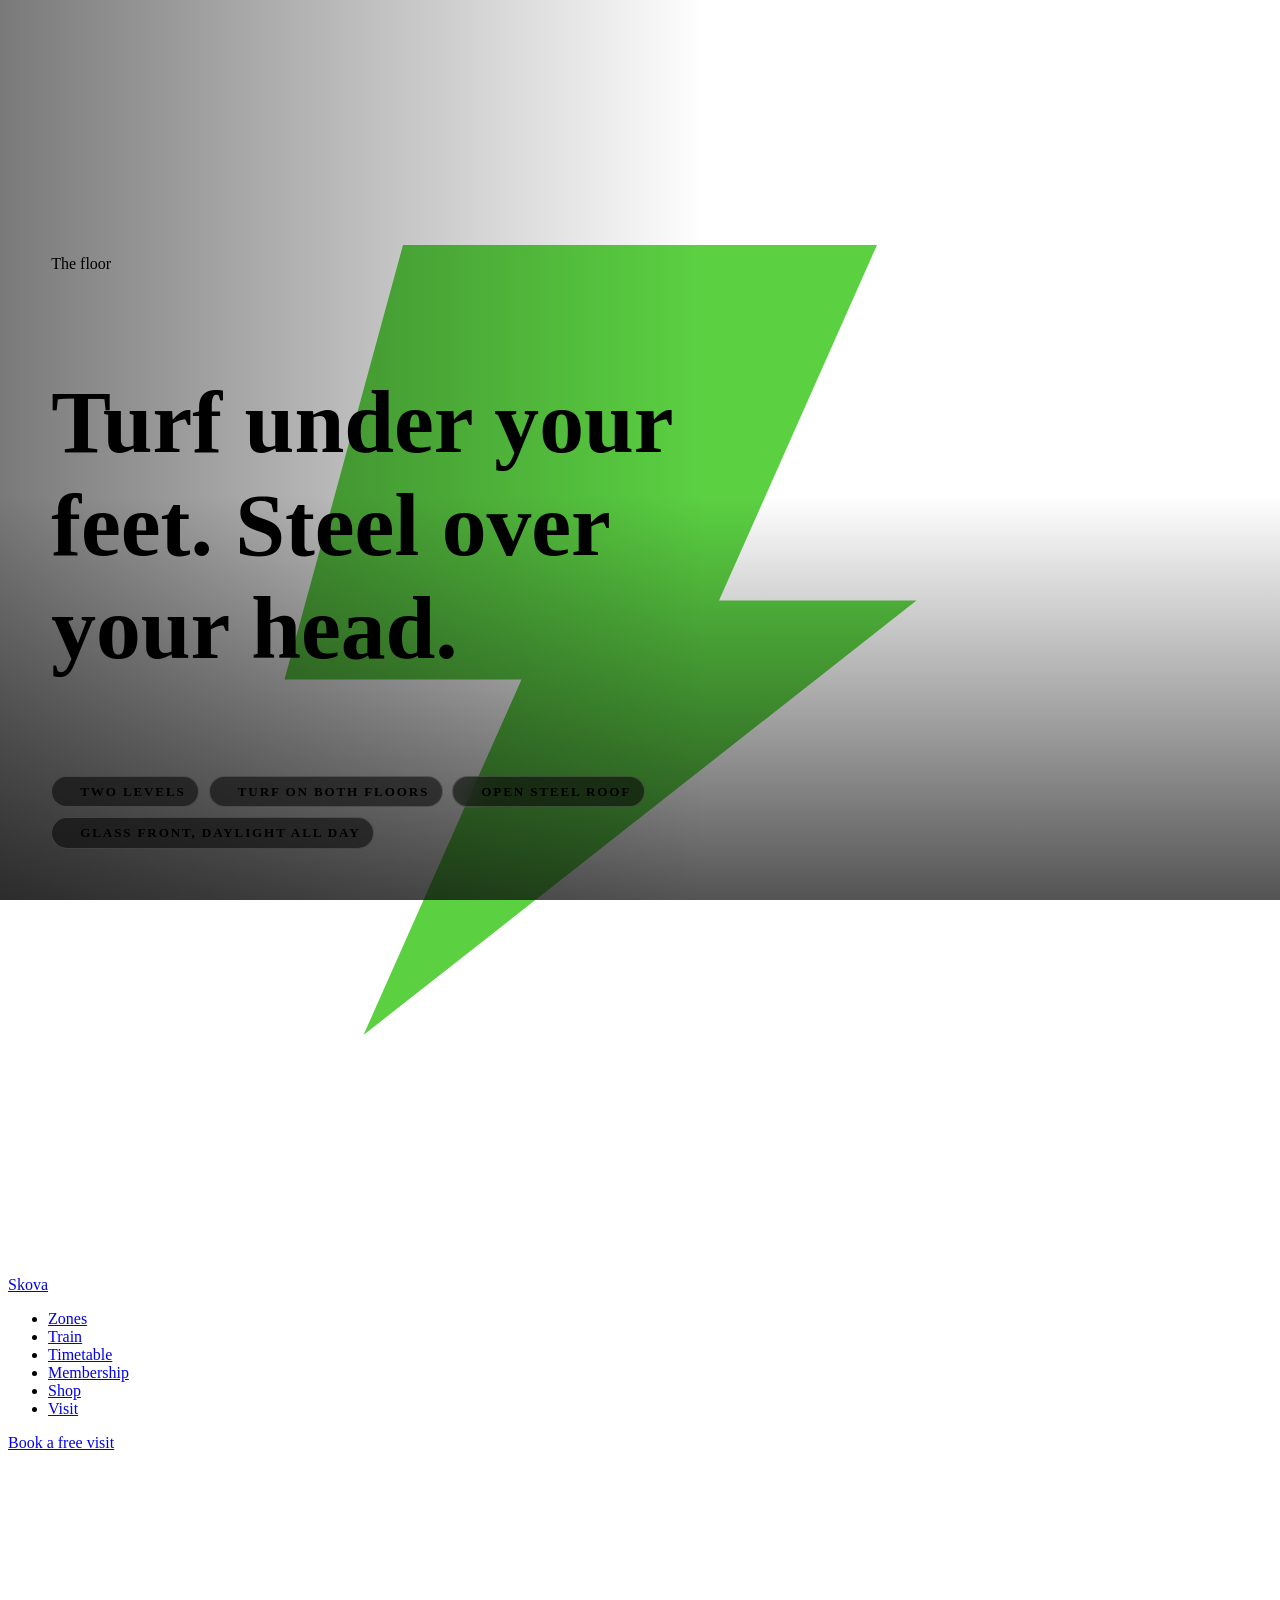
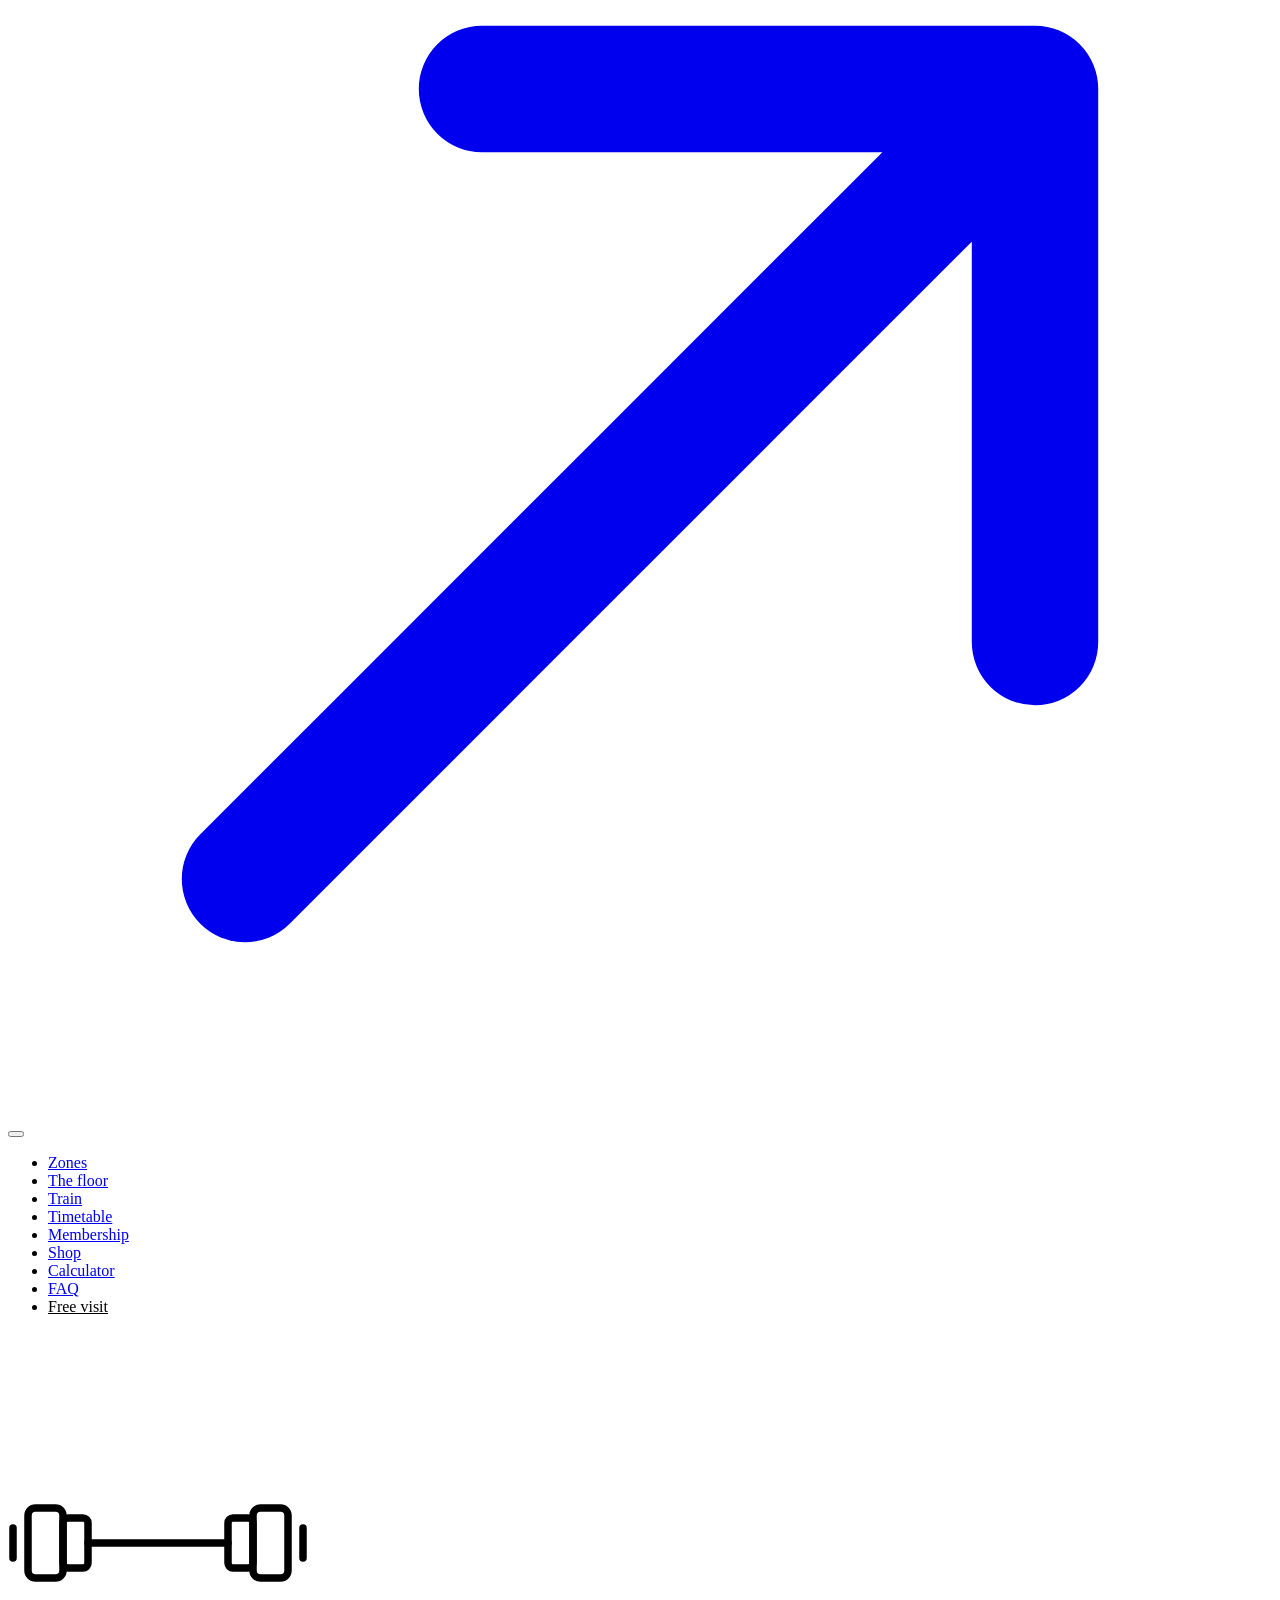
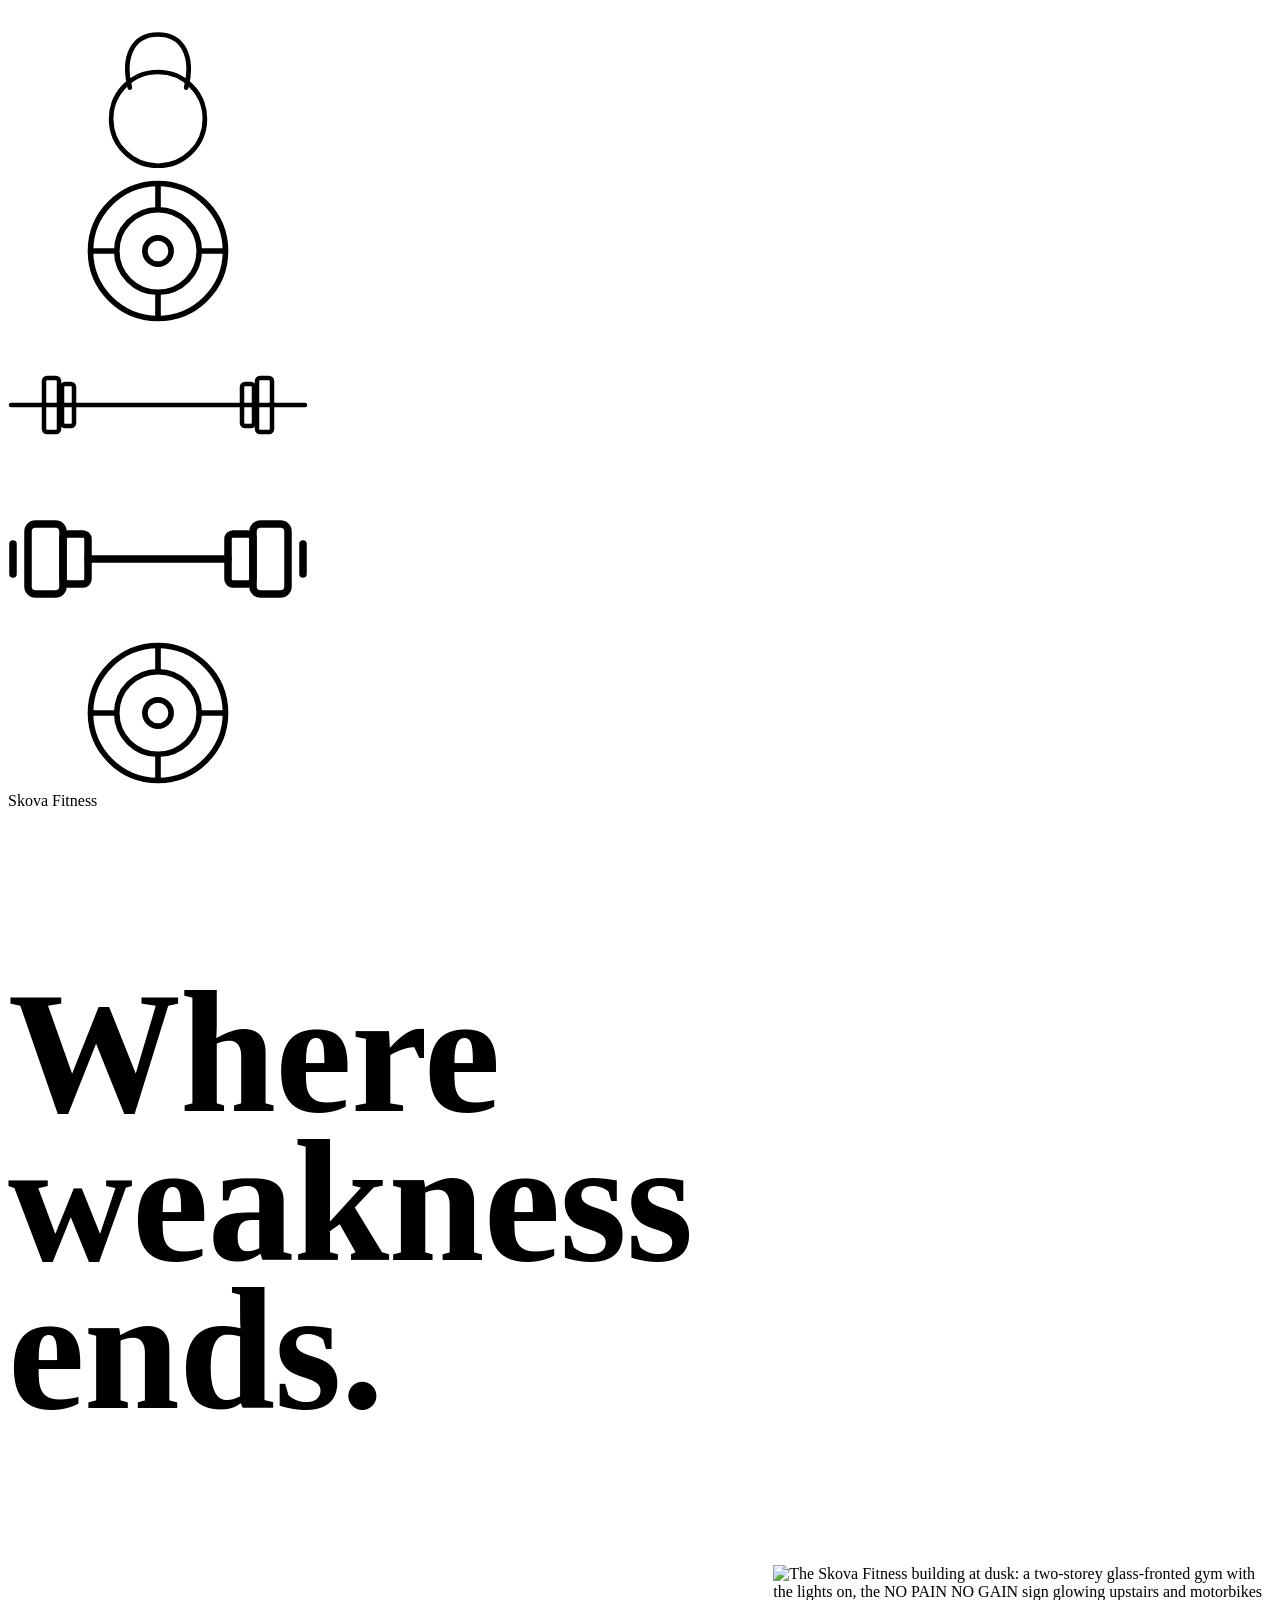
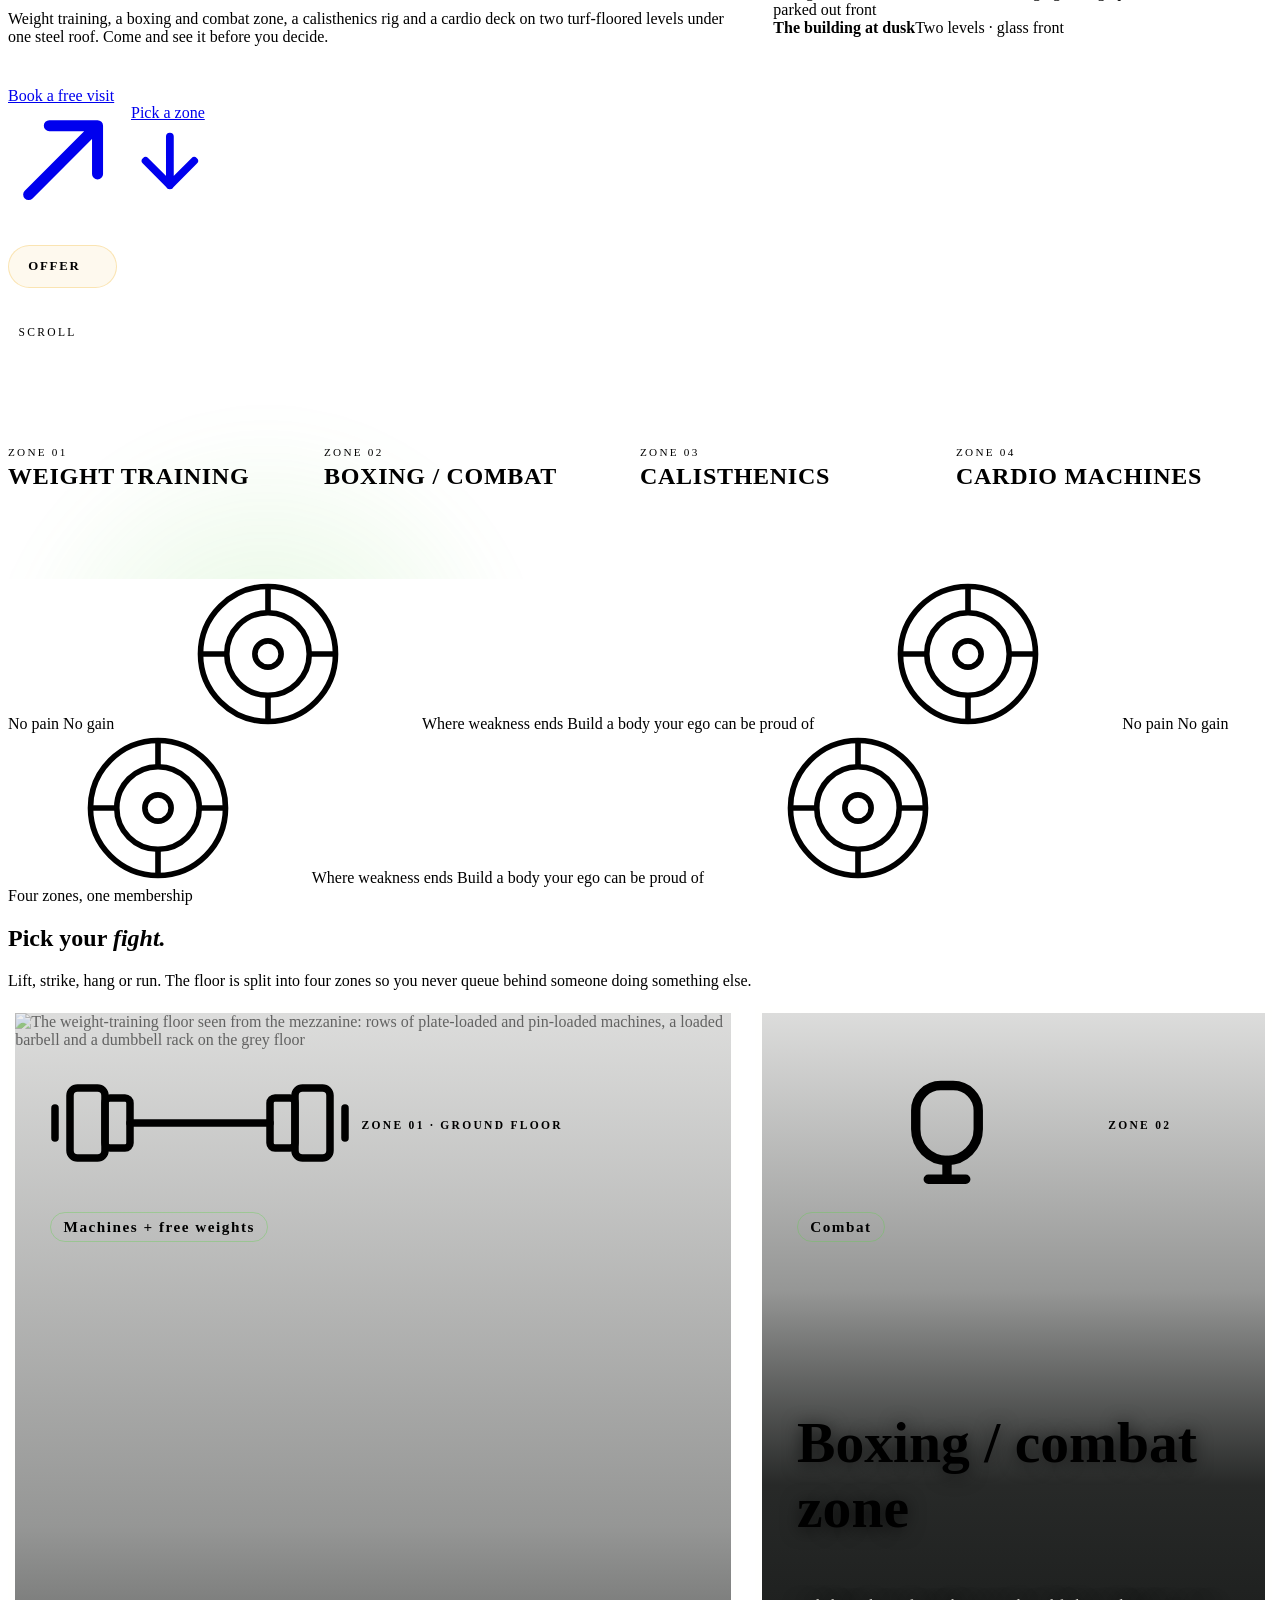
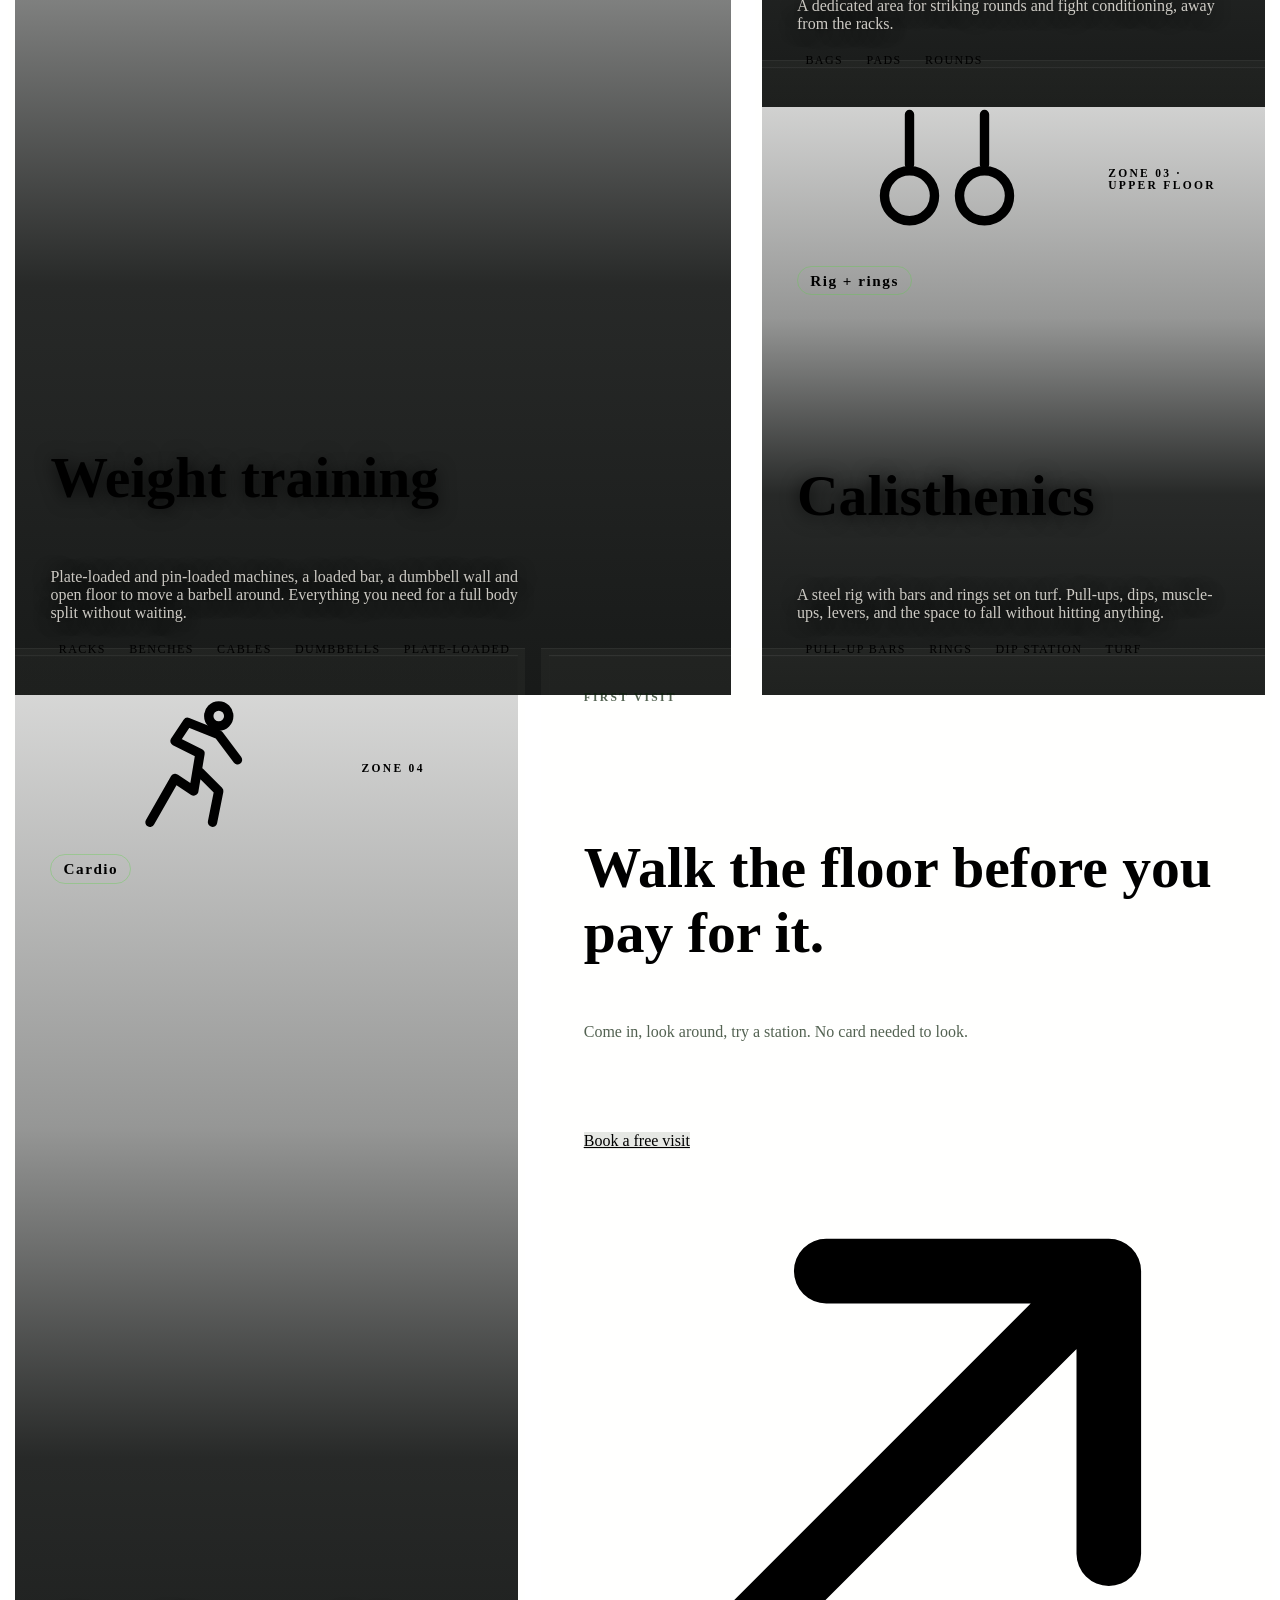
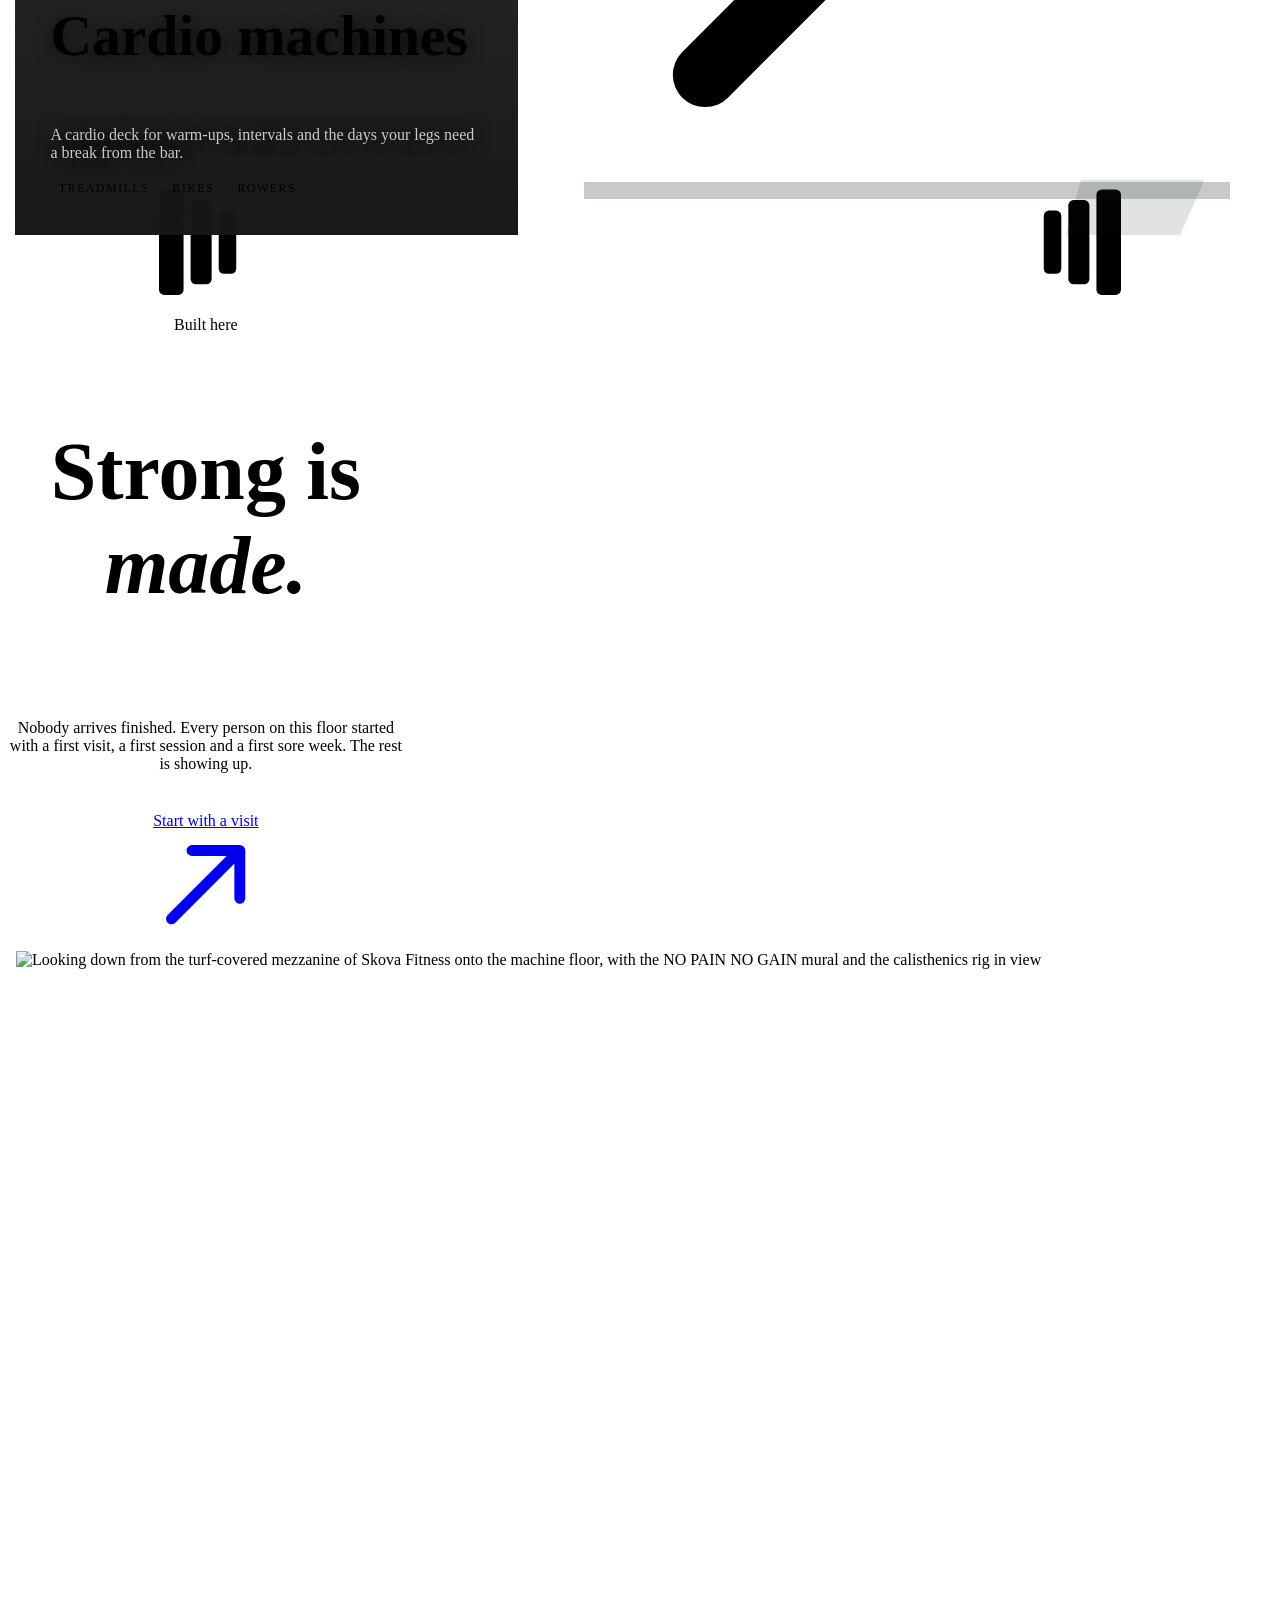
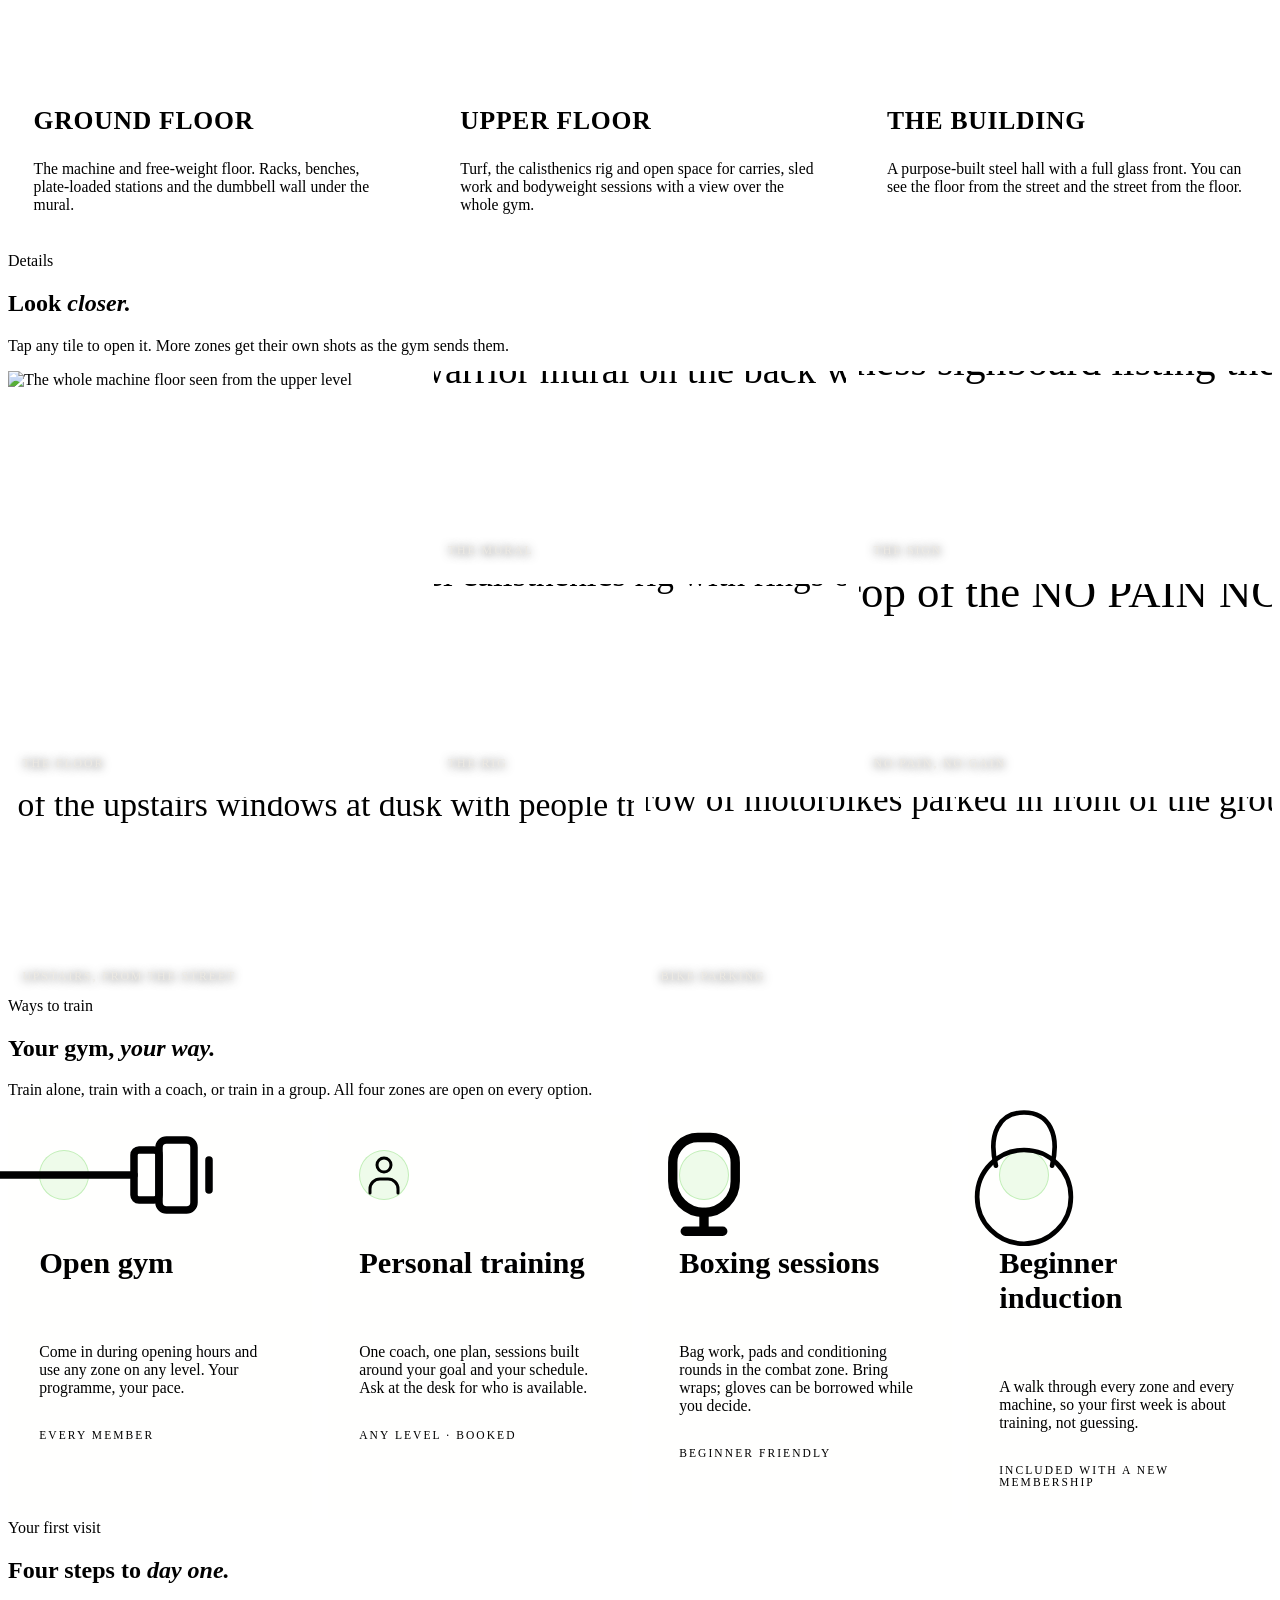
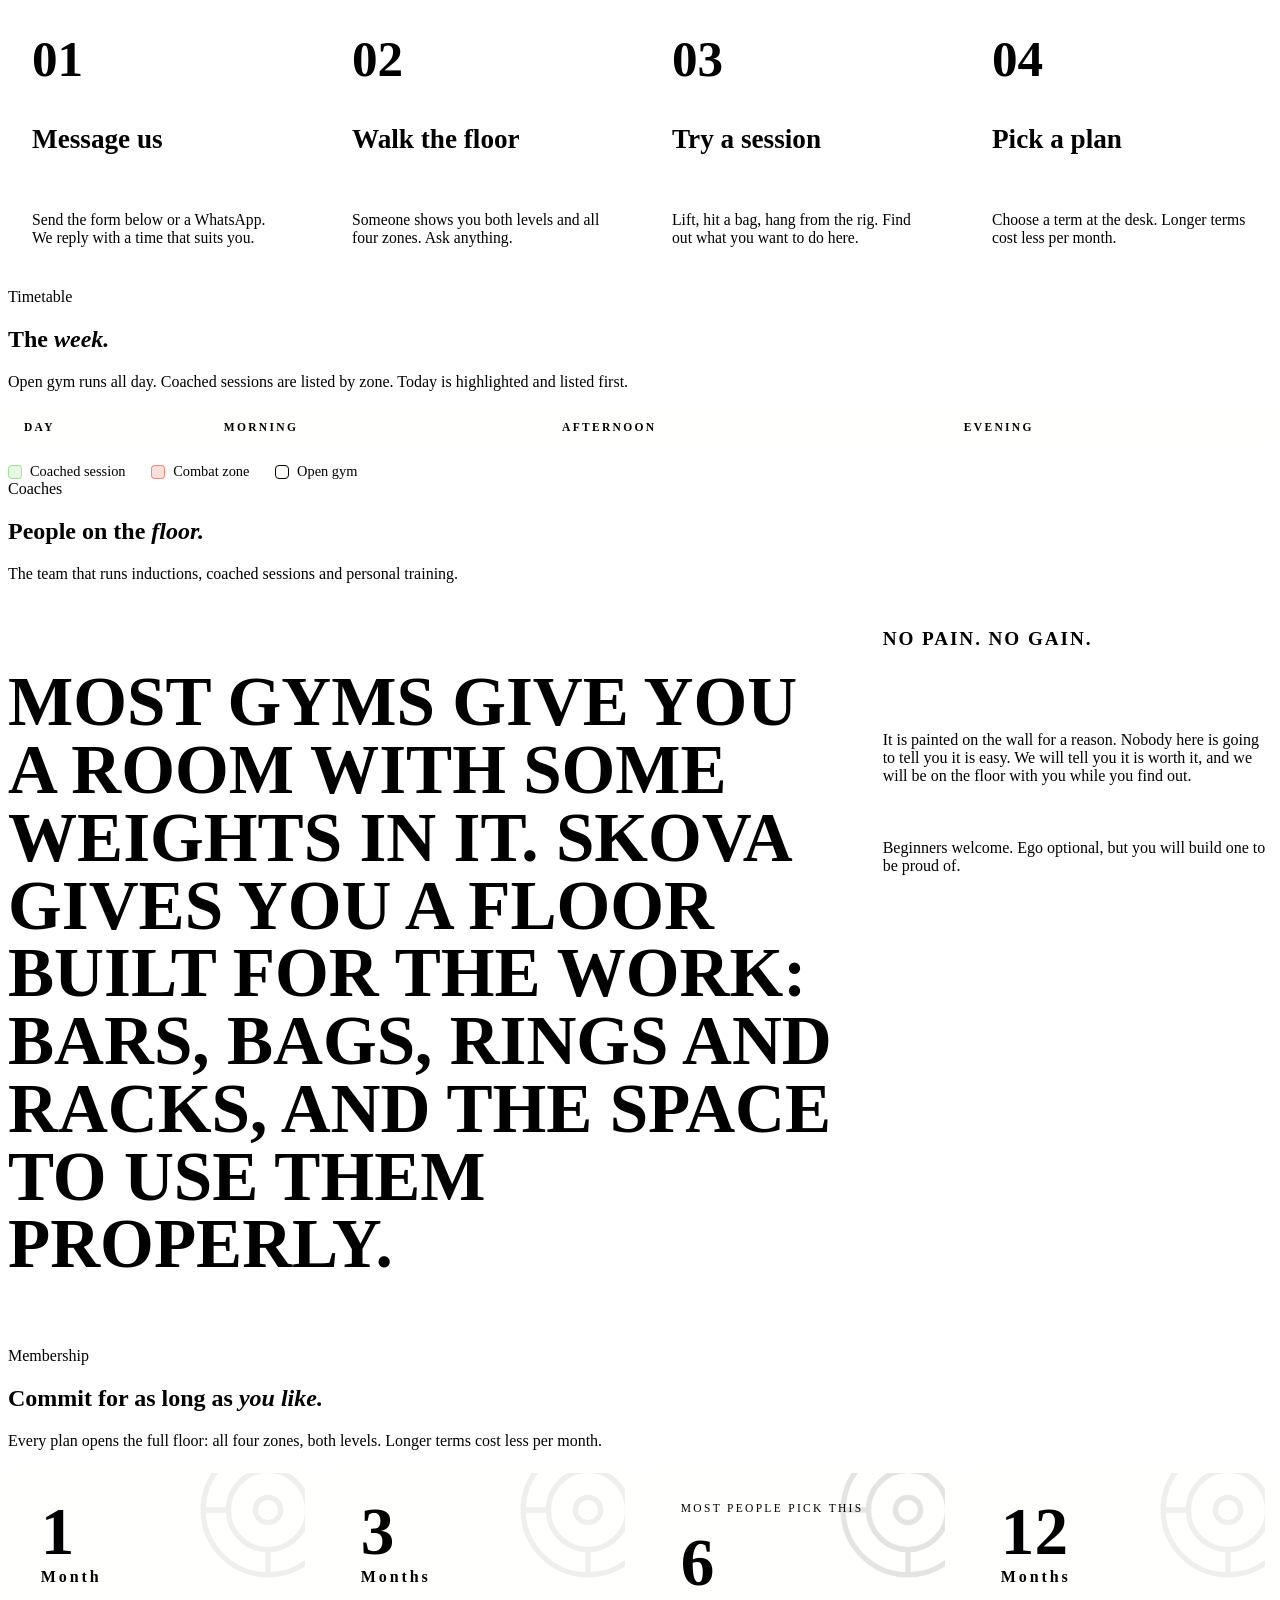
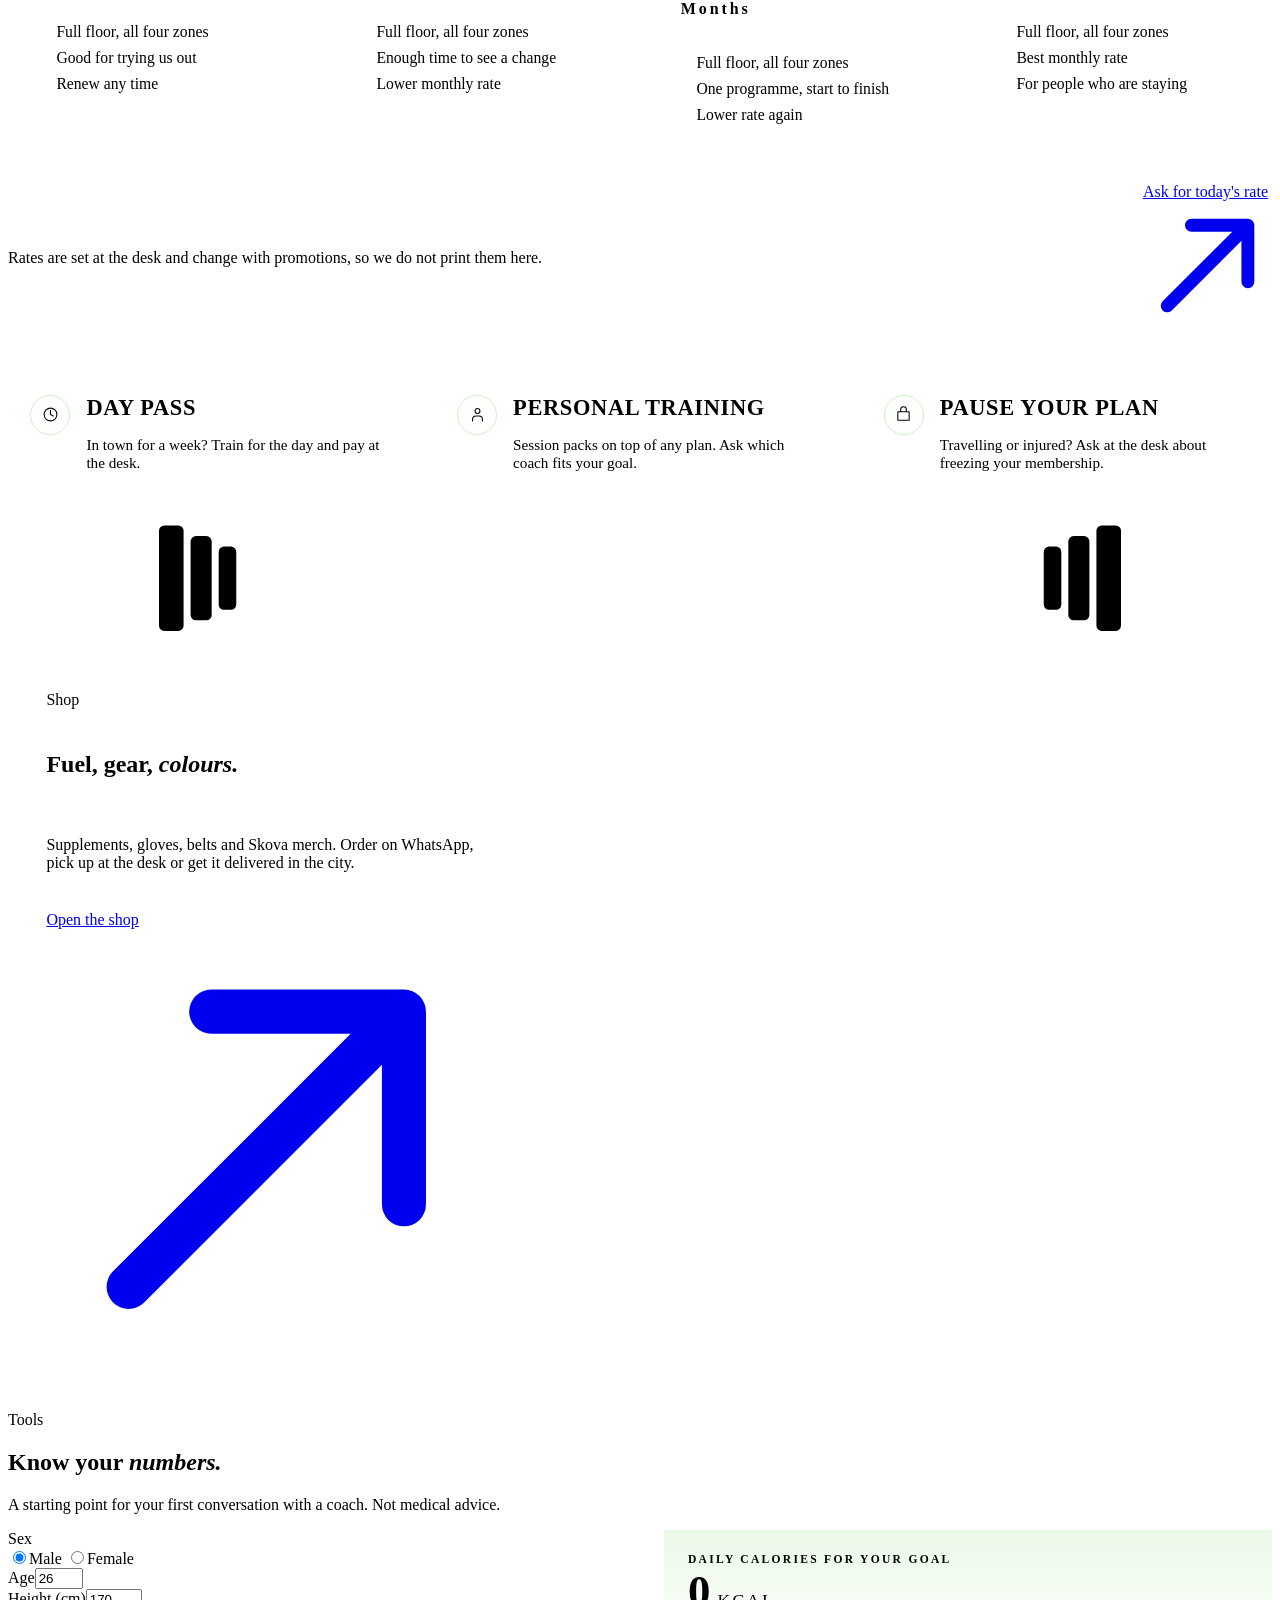
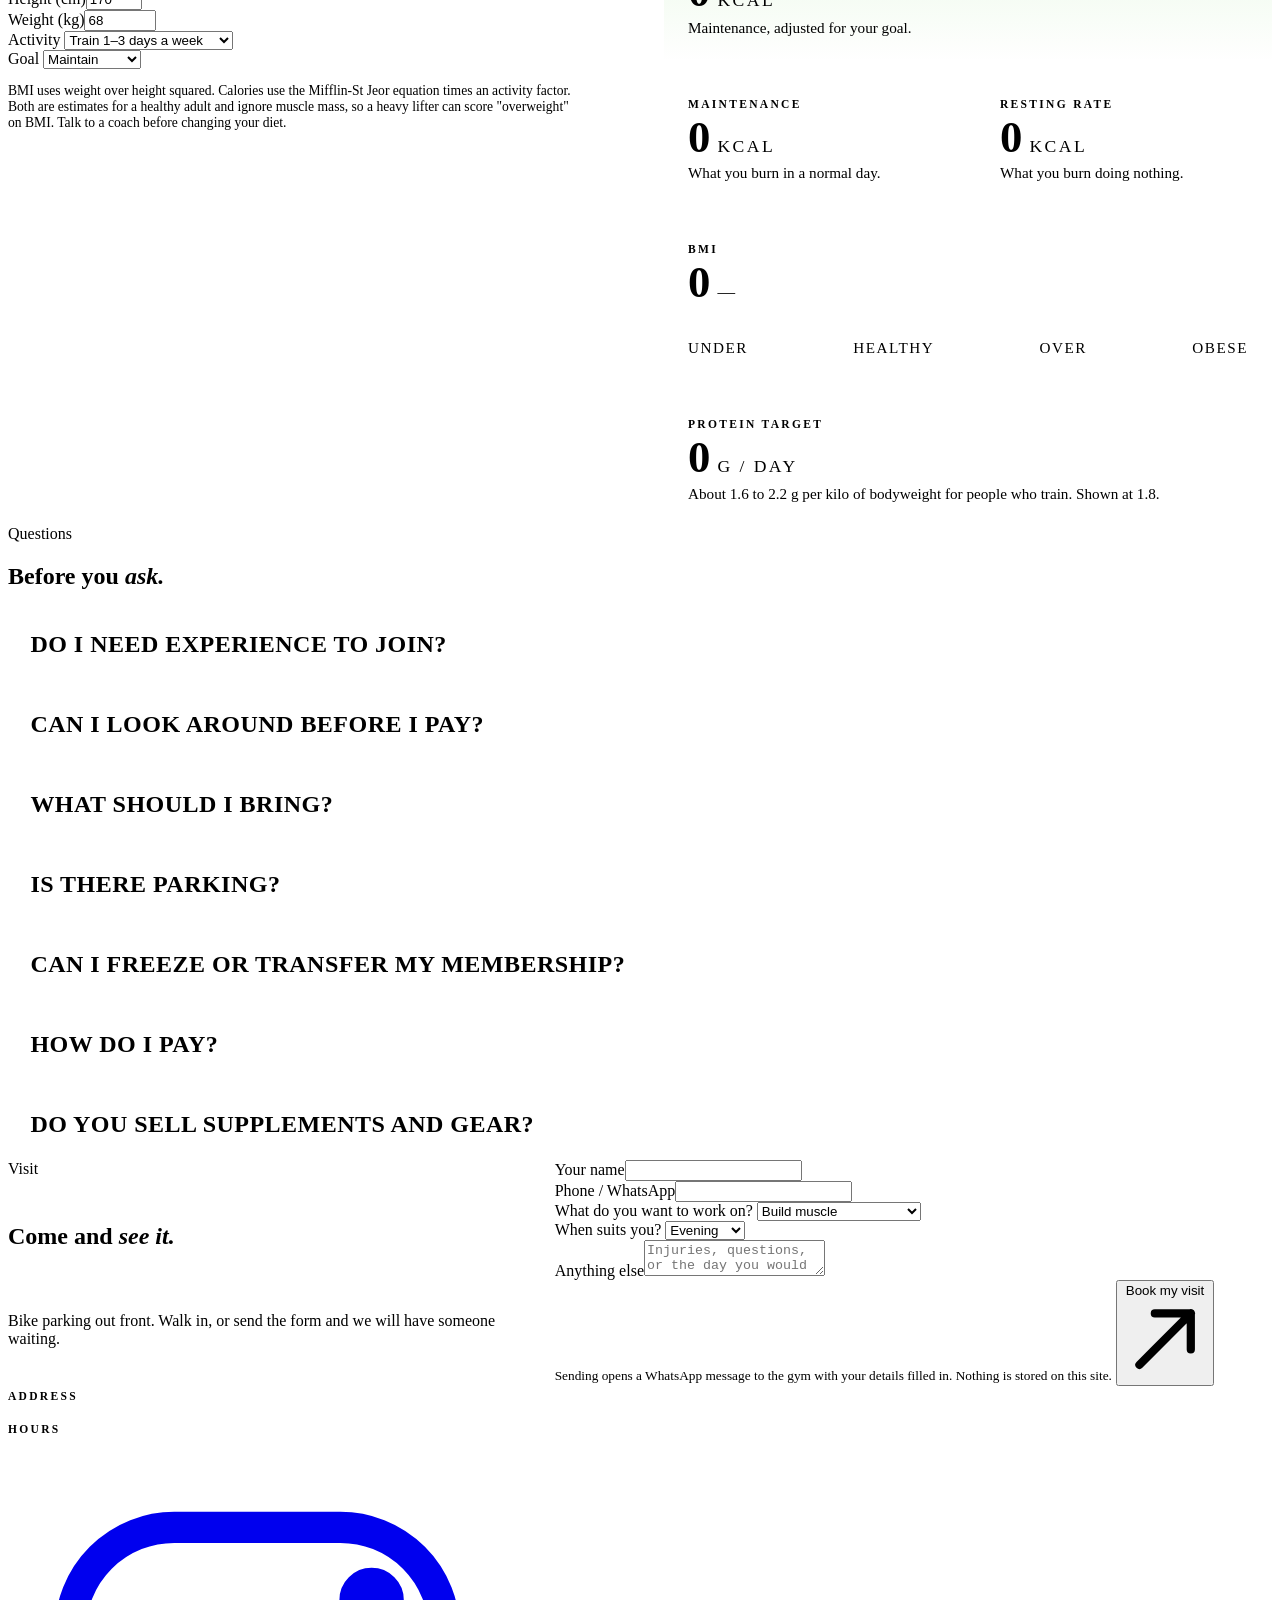
==== index.html @ 4585efa1 "Add index.html" ====
<!doctype html>
<html lang="en">
<head>
<meta charset="utf-8">
<meta name="viewport" content="width=device-width, initial-scale=1, viewport-fit=cover">
<title>Skova Fitness</title>
<meta name="description" content="Skova Fitness: weight training, a boxing and combat zone, a calisthenics rig and cardio machines on two turf-floored levels under one steel roof. Book a free visit.">
<meta property="og:title" content="Skova Fitness. Where weakness ends.">
<meta property="og:description" content="Weight training, combat zone, calisthenics rig and cardio deck on two turf-floored levels. Book a free visit.">
<meta property="og:image" content="img/skova-exterior-dusk.webp">
<meta property="og:type" content="website">
<meta name="theme-color" content="#0a0b0a">
<link rel="icon" href="data:image/svg+xml,%3Csvg xmlns='http://www.w3.org/2000/svg' viewBox='0 0 64 64'%3E%3Crect width='64' height='64' rx='14' fill='%230a0b0a'/%3E%3Cpath d='M20 12h24l-8 18h10L18 52l8-18H14z' fill='%235bd142'/%3E%3C/svg%3E">
<link rel="preconnect" href="https://fonts.googleapis.com">
<link rel="preconnect" href="https://fonts.gstatic.com" crossorigin>
<link rel="stylesheet" href="https://fonts.googleapis.com/css2?family=Big+Shoulders+Display:wght@700;800;900&family=Barlow:wght@400;500;600&family=Barlow+Condensed:wght@500;600;700&display=swap">
<link rel="stylesheet" href="css/site.css">
<style>
/* ---- home page only ---- */
.hero{position:relative;padding-top:calc(env(safe-area-inset-top,0px) + 8.5rem);padding-bottom:clamp(3rem,7vw,6rem);overflow:hidden}
.hero-glow{position:absolute;inset:auto auto -20% -10%;width:60vw;height:60vw;max-width:800px;max-height:800px;border-radius:50%;
  background:radial-gradient(closest-side,rgba(91,209,66,.16),transparent 70%);pointer-events:none;filter:blur(20px)}
.hero .wrap{position:relative;z-index:1}
.hero-grid{display:grid;grid-template-columns:repeat(12,1fr);gap:clamp(1.5rem,4vw,3rem);align-items:end}
.hero-copy{grid-column:1/8;display:grid;gap:1.6rem}
.hero h1{font-size:clamp(4.4rem,13.5vw,13rem);font-weight:900;line-height:.86;letter-spacing:-.005em}
.hero h1 .mask{display:block;overflow:hidden;padding-bottom:.06em;margin-bottom:-.06em}
.hero h1 .line{display:block;animation:rise 1s var(--ease) both}
.hero h1 .mask:nth-child(2) .line{animation-delay:.1s}
.hero h1 .mask:nth-child(3) .line{animation-delay:.2s}
.hero h1 .accent{color:var(--turf)}
@keyframes rise{from{transform:translateY(105%)}to{transform:none}}
.hero-actions{display:flex;flex-wrap:wrap;gap:.8rem;align-items:center}
.offer{display:flex;flex-wrap:wrap;align-items:center;gap:.8rem 1.2rem;padding:.8rem 1rem .8rem 1.2rem;border-radius:999px;background:rgba(240,180,41,.08);border:1px solid rgba(240,180,41,.3);width:max-content;max-width:100%}
.offer b{font-family:var(--label);font-weight:700;letter-spacing:.14em;text-transform:uppercase;color:var(--amber);font-size:.8rem}
.offer span{color:var(--bone)}
.hero-photo{grid-column:8/13;position:relative}
.hero-photo .frame-in{aspect-ratio:4/3.1}
.scroll-cue{display:inline-flex;align-items:center;gap:.6rem;color:var(--dim);font-family:var(--label);font-size:.72rem;letter-spacing:.2em;text-transform:uppercase}
.scroll-cue i{width:1px;height:38px;background:linear-gradient(var(--turf),transparent);animation:drip 1.8s var(--ease) infinite;transform-origin:top}
@keyframes drip{0%{transform:scaleY(0)}50%{transform:scaleY(1)}100%{transform:scaleY(0);transform-origin:bottom}}
.zones-strip{margin-top:clamp(2.5rem,6vw,4.5rem);display:grid;grid-template-columns:repeat(4,1fr);border-top:1px solid var(--line)}
.zones-strip a{display:flex;flex-direction:column;gap:.3rem;padding:1.4rem 1rem 0 0;text-decoration:none;color:var(--muted);transition:color .5s var(--ease)}
.zones-strip a:hover{color:var(--bone)}
.zones-strip small{font-family:var(--label);font-size:.7rem;letter-spacing:.2em;text-transform:uppercase;color:var(--dim)}
.zones-strip strong{font-family:var(--display);font-weight:800;font-size:1.5rem;text-transform:uppercase;letter-spacing:.03em;color:var(--bone)}

/* zones bento */
.bento{display:grid;grid-template-columns:repeat(12,1fr);grid-auto-rows:minmax(240px,auto);gap:1rem}
.cell{position:relative;background:rgba(237,234,227,.035);border:1px solid var(--line);border-radius:var(--r-xl);padding:.45rem;
  transition:transform .8s var(--ease),border-color .8s var(--ease);box-shadow:inset 0 1px 0 rgba(255,255,255,.05)}
.cell:hover{transform:translateY(-4px);border-color:var(--line-strong)}
.cell-in{height:100%;min-height:100%;border-radius:calc(var(--r-xl) - .45rem);background:var(--steel);padding:clamp(1.4rem,3vw,2.2rem);display:flex;flex-direction:column;justify-content:space-between;gap:2.5rem;position:relative;overflow:hidden;
  box-shadow:inset 0 1px 1px rgba(255,255,255,.08)}
.cell-in img{position:absolute;inset:0;width:100%;height:100%;object-fit:cover;object-position:center 40%;opacity:.55;transition:transform 1.6s var(--ease),opacity 1s var(--ease)}
.cell:hover .cell-in img{transform:scale(1.04);opacity:.7}
.cell-in::after{content:"";position:absolute;inset:0;background:linear-gradient(180deg,rgba(21,23,22,.15) 0%,rgba(21,23,22,.45) 40%,rgba(21,23,22,.92) 68%,rgba(21,23,22,.99) 100%);pointer-events:none}
.cell-in > *{position:relative;z-index:1}
.cell.has-img h3,.cell.has-img p{text-shadow:0 2px 18px rgba(0,0,0,.7)}
.cell.has-img p{color:rgba(237,234,227,.85)}
.cell-top{display:flex;justify-content:space-between;align-items:center;gap:.6rem;flex-wrap:wrap}
.cell-top .l{display:flex;align-items:center;gap:.7rem}
.tag{font-family:var(--label);font-weight:600;font-size:.72rem;letter-spacing:.2em;text-transform:uppercase;color:var(--muted)}
.cell h3{font-size:clamp(2.2rem,4.5vw,3.6rem);font-weight:900}
.cell p{color:var(--muted);max-width:30rem;margin-top:.7rem}
.cell .sign{font-family:var(--display);font-weight:900;font-size:.95rem;letter-spacing:.1em;color:var(--turf);border:1px solid rgba(91,209,66,.35);border-radius:999px;padding:.35em .8em .3em}
.kit{display:flex;flex-wrap:wrap;gap:.4rem;margin-top:1rem}
.kit span{font-family:var(--label);font-size:.75rem;letter-spacing:.12em;text-transform:uppercase;color:var(--muted);border:1px solid var(--line-strong);border-radius:999px;padding:.3em .7em;transition:transform .6s var(--spring),border-color .6s var(--ease),color .6s var(--ease)}
.cell:hover .kit span{border-color:rgba(91,209,66,.5);color:var(--bone);transform:translateY(-2px)}
.cell:hover .kit span:nth-child(2){transition-delay:.05s}.cell:hover .kit span:nth-child(3){transition-delay:.1s}.cell:hover .kit span:nth-child(4){transition-delay:.15s}.cell:hover .kit span:nth-child(5){transition-delay:.2s}
.c1{grid-column:1/8;grid-row:span 2}
.c2{grid-column:8/13}
.c3{grid-column:8/13}
.c4{grid-column:1/6}
.c5{grid-column:6/13}
.c5 .cell-in{background:var(--turf);color:var(--turf-ink)}
.c5 .cell-in::after{display:none}
.c5 .tag,.c5 p{color:rgba(10,31,8,.7)}
.c5 .btn-ghost{background:rgba(10,31,8,.1);color:var(--turf-ink);border-color:rgba(10,31,8,.25)}
.c5 .btn-ghost .ic{background:rgba(10,31,8,.14)}
.c5 .big-bolt{position:absolute;right:-6%;bottom:-18%;width:46%;color:rgba(10,31,8,.12);z-index:0;animation:floaty 7s ease-in-out infinite alternate}

/* built here (athlete portraits) */
.built-grid{display:grid;grid-template-columns:repeat(12,1fr);gap:clamp(1.2rem,3vw,2.5rem);align-items:center}
.portrait{margin:0;grid-column:span 4;perspective:1200px}
.portrait .frame{transform-style:preserve-3d;transition:transform .9s var(--ease);will-change:transform}
.portrait .frame-in{aspect-ratio:4/5}
.portrait figcaption{margin-top:.8rem;display:flex;justify-content:space-between;gap:.6rem;align-items:center;font-family:var(--label);font-size:.74rem;letter-spacing:.16em;text-transform:uppercase;color:var(--muted)}
.portrait:nth-of-type(2) .frame{transform:translateY(2.5rem)}
.built-copy{grid-column:span 4;display:grid;gap:1.4rem;text-align:center;justify-items:center}
.built-copy .h2{font-size:clamp(3rem,6.4vw,5.6rem)}
.built-copy .lede{text-align:center}

/* the floor */
.floor .frame{padding:.5rem}
.floor .frame-in{aspect-ratio:16/9;max-height:78vh;min-height:420px}
.floor .frame-in img{object-position:center 35%}
.floor .frame-in::after{content:"";position:absolute;inset:0;background:linear-gradient(90deg,rgba(10,11,10,.55),transparent 55%),linear-gradient(0deg,rgba(10,11,10,.7),transparent 45%)}
.floor-copy{position:absolute;left:clamp(1.5rem,4vw,3.5rem);bottom:clamp(1.5rem,4vw,3.5rem);right:clamp(1.5rem,4vw,3.5rem);z-index:2;display:grid;gap:1.4rem;max-width:40rem}
.floor-copy h2{font-size:clamp(3rem,7vw,6.5rem)}
.chips{display:flex;flex-wrap:wrap;gap:.6rem}
.chip{display:inline-flex;align-items:center;gap:.6rem;padding:.55em .95em .5em;border-radius:999px;background:rgba(10,11,10,.6);border:1px solid rgba(237,234,227,.18);backdrop-filter:blur(12px);-webkit-backdrop-filter:blur(12px);
  font-family:var(--label);font-weight:600;font-size:.82rem;letter-spacing:.14em;text-transform:uppercase}
.chip::before{content:"";width:6px;height:6px;border-radius:50%;background:var(--turf)}
.floor-notes{display:grid;grid-template-columns:repeat(3,1fr);gap:1rem;margin-top:1.25rem}
.note{padding:1.6rem 1.6rem 1.4rem;border:1px solid var(--line);border-radius:var(--r-lg);background:rgba(237,234,227,.025);display:grid;gap:.5rem;align-content:start}
.note b{font-family:var(--display);font-weight:800;font-size:1.6rem;text-transform:uppercase;letter-spacing:.03em}
.note p{color:var(--muted);font-size:.98rem}

/* wide cinematic band with scroll parallax where supported */
.band{position:relative;overflow:hidden;border-block:1px solid var(--line);background:var(--steel)}
.band .media{position:relative;height:clamp(380px,60vh,640px);overflow:hidden}
.band img{width:100%;height:120%;object-fit:cover;object-position:center 30%;position:absolute;top:-10%;left:0}
@supports (animation-timeline: view()){
  .band img{animation:par linear both;animation-timeline:view();animation-range:entry 0% exit 100%}
  @keyframes par{from{transform:translateY(-6%)}to{transform:translateY(6%)}}
}
.band .media::after{content:"";position:absolute;inset:0;background:linear-gradient(90deg,rgba(10,11,10,.85) 0%,rgba(10,11,10,.5) 45%,rgba(10,11,10,.1) 100%)}
.band-copy{position:absolute;inset:0;z-index:1;display:grid;align-content:center;gap:1.2rem;padding-inline:var(--gutter)}
.band-copy .in{width:min(1240px,100%);margin-inline:auto;display:grid;gap:1.2rem;max-width:min(1240px,100%)}
.band-copy h2{font-size:clamp(3rem,8vw,7.5rem);max-width:12ch}
.band-copy h2 em{font-style:normal;color:var(--turf)}
.band-copy p{max-width:32rem;color:rgba(237,234,227,.85)}

/* gallery */
.gallery{display:grid;grid-template-columns:repeat(6,1fr);grid-auto-rows:200px;gap:.8rem}
.tile{position:relative;border-radius:var(--r-lg);overflow:hidden;background:var(--steel);border:1px solid var(--line);cursor:zoom-in;margin:0}
.tile figcaption{position:absolute;left:.9rem;bottom:.8rem;right:.9rem;font-family:var(--label);font-size:.74rem;letter-spacing:.16em;text-transform:uppercase;color:rgba(237,234,227,.9);text-shadow:0 1px 10px rgba(0,0,0,.8)}
.tile.w2{grid-column:span 2}.tile.w3{grid-column:span 3}.tile.h2{grid-row:span 2}
.tile .crop{width:100%;height:100%;overflow:hidden}
.tile .crop img{width:100%;height:100%;object-fit:cover;transform-origin:var(--ox,50%) var(--oy,50%);transform:scale(var(--z,1));object-position:var(--ox,50%) var(--oy,50%);transition:transform 1.2s var(--ease)}
.tile:hover .crop img{transform:scale(calc(var(--z,1) * 1.05))}
.lightbox{border:0;padding:0;background:transparent;max-width:min(96vw,1200px);max-height:96vh}
.lightbox::backdrop{background:rgba(10,11,10,.9);backdrop-filter:blur(10px)}
.lightbox img{max-height:82vh;width:auto;max-width:100%;object-fit:contain;margin:auto}
.lightbox .lb-foot{display:flex;justify-content:space-between;align-items:center;gap:1rem;padding:.9rem .4rem .2rem;color:var(--muted);font-family:var(--label);letter-spacing:.14em;text-transform:uppercase;font-size:.8rem}
.lightbox button{border:1px solid var(--line-strong);background:rgba(237,234,227,.05);color:var(--bone);border-radius:999px;padding:.5em 1.1em;font:inherit;font-size:.8rem;letter-spacing:.14em;text-transform:uppercase;cursor:pointer}

/* programs */
.programs{display:grid;grid-template-columns:repeat(4,1fr);gap:1rem}
.program{border:1px solid var(--line);border-radius:var(--r-xl);padding:.45rem;background:rgba(237,234,227,.03);transition:transform .8s var(--ease),border-color .8s var(--ease)}
.program:hover{transform:translateY(-4px);border-color:var(--line-strong)}
.program-in{height:100%;border-radius:calc(var(--r-xl) - .45rem);background:var(--steel);padding:1.7rem 1.5rem 1.5rem;display:grid;gap:1rem;align-content:start;box-shadow:inset 0 1px 1px rgba(255,255,255,.08)}
.program-in .glyph{width:48px;height:48px;border-radius:50%;display:grid;place-items:center;background:rgba(91,209,66,.1);border:1px solid rgba(91,209,66,.3);color:var(--turf)}
.program h3{font-size:1.9rem;font-weight:800}
.program p{color:var(--muted);font-size:.98rem}
.program .who{font-family:var(--label);font-size:.72rem;letter-spacing:.18em;text-transform:uppercase;color:var(--dim)}

/* first visit steps */
.steps{display:grid;grid-template-columns:repeat(4,1fr);gap:1rem;counter-reset:step}
.step{position:relative;padding:1.8rem 1.5rem 1.6rem;border-top:1px solid var(--line-strong);display:grid;gap:.8rem;align-content:start}
.step::before{counter-increment:step;content:"0" counter(step);font-family:var(--display);font-weight:900;font-size:3.2rem;line-height:1;color:var(--turf);font-variant-numeric:tabular-nums}
.step h3{font-size:1.7rem;font-weight:800}
.step p{color:var(--muted);font-size:.98rem}

/* timetable */
.tt-wrap{overflow-x:auto;border:1px solid var(--line);border-radius:var(--r-lg);background:rgba(237,234,227,.025)}
.tt{border-collapse:collapse;width:100%;min-width:720px;font-size:.95rem}
.tt th,.tt td{padding:.9rem 1rem;text-align:left;border-bottom:1px solid var(--line);vertical-align:top}
.tt th{font-family:var(--label);font-weight:600;font-size:.72rem;letter-spacing:.2em;text-transform:uppercase;color:var(--dim);background:rgba(237,234,227,.03)}
.tt td:first-child{font-family:var(--label);font-weight:600;letter-spacing:.08em;text-transform:uppercase;color:var(--muted);white-space:nowrap}
.tt tr:last-child td{border-bottom:0}
.tt .slot{display:inline-flex;flex-direction:column;gap:.15rem;padding:.5rem .8rem;border-radius:12px;background:rgba(91,209,66,.08);border:1px solid rgba(91,209,66,.25);min-width:9rem;margin:.15rem 0}
.tt .slot b{font-family:var(--display);font-weight:800;text-transform:uppercase;letter-spacing:.04em;font-size:1.05rem}
.tt .slot small{color:var(--muted);font-size:.8rem}
.tt .slot.combat{background:rgba(226,46,31,.08);border-color:rgba(226,46,31,.3)}
.tt .slot.open{background:rgba(237,234,227,.04);border-color:var(--line-strong)}
.tt .today td:first-child{color:var(--turf)}
.tt-key{display:flex;flex-wrap:wrap;gap:1rem 1.6rem;margin-top:1rem;color:var(--muted);font-size:.9rem}
.tt-key span{display:inline-flex;align-items:center;gap:.5rem}
.tt-key i{width:12px;height:12px;border-radius:4px;border:1px solid}
.tt-key .k1{background:rgba(91,209,66,.15);border-color:rgba(91,209,66,.5)}
.tt-key .k2{background:rgba(226,46,31,.15);border-color:rgba(226,46,31,.5)}
.tt-key .k3{background:rgba(237,234,227,.06);border-color:var(--line-strong)}

/* coaches */
.coaches{display:grid;grid-template-columns:repeat(3,1fr);gap:1rem}
.coach{border:1px solid var(--line);border-radius:var(--r-xl);padding:.45rem;background:rgba(237,234,227,.03)}
.coach-in{height:100%;border-radius:calc(var(--r-xl) - .45rem);background:var(--steel);padding:1.6rem;display:grid;gap:1.1rem;align-content:start;box-shadow:inset 0 1px 1px rgba(255,255,255,.08)}
.coach .avatar{width:72px;height:72px;border-radius:50%;display:grid;place-items:center;background:linear-gradient(135deg,var(--turf-deep),var(--turf));color:var(--turf-ink);font-family:var(--display);font-weight:900;font-size:1.8rem;letter-spacing:.04em;overflow:hidden}
.coach .avatar img{width:100%;height:100%;object-fit:cover}
.coach h3{font-size:1.8rem;font-weight:800}
.coach .role{font-family:var(--label);font-size:.74rem;letter-spacing:.18em;text-transform:uppercase;color:var(--turf)}
.coach p{color:var(--muted);font-size:.98rem}

/* manifesto */
.manifesto{background:var(--steel);border-block:1px solid var(--line)}
.manifesto-grid{display:grid;grid-template-columns:repeat(12,1fr);gap:clamp(1.5rem,4vw,3rem);align-items:start}
.manifesto-grid .big{grid-column:1/9;font-family:var(--display);font-weight:800;font-size:clamp(2.4rem,5.4vw,4.6rem);line-height:.98;text-transform:uppercase;text-wrap:balance}
.manifesto-grid .big em{font-style:normal;color:var(--turf)}
.manifesto-grid .side{grid-column:9/13;display:grid;gap:1.4rem;padding-top:.6rem}
.side p{color:var(--muted)}
.side .rule{height:1px;background:var(--line-strong)}
.side .stamp{font-family:var(--display);font-weight:900;font-size:1.2rem;letter-spacing:.1em;color:var(--signal);text-transform:uppercase}

/* membership */
.plans{display:grid;grid-template-columns:repeat(4,1fr);gap:1rem}
.plan{background:rgba(237,234,227,.035);border:1px solid var(--line);border-radius:var(--r-xl);padding:.45rem;transition:transform .8s var(--ease),border-color .8s var(--ease)}
.plan:hover{transform:translateY(-4px);border-color:var(--line-strong)}
.plan-in{height:100%;border-radius:calc(var(--r-xl) - .45rem);background:var(--steel);padding:1.8rem 1.6rem 1.6rem;display:grid;gap:1.2rem;align-content:start;box-shadow:inset 0 1px 1px rgba(255,255,255,.08);position:relative;overflow:hidden}
.plan .plate-spin{position:absolute;right:-2.2rem;top:-2.2rem;width:9rem;height:9rem;color:var(--bone);opacity:.06;animation:spin 18s linear infinite;animation-play-state:paused}
.plan:hover .plate-spin,.plan.hot .plate-spin{animation-play-state:running;opacity:.1}
.plan .dur{font-family:var(--display);font-weight:900;font-size:4.2rem;line-height:.9;font-variant-numeric:tabular-nums;position:relative}
.plan .dur small{display:block;font-size:1rem;font-weight:700;letter-spacing:.18em;color:var(--muted);margin-top:.5rem}
.plan .price{font-family:var(--display);font-weight:800;font-size:1.6rem;letter-spacing:.03em;color:var(--turf)}
.plan .price small{font-family:var(--label);font-weight:500;font-size:.8rem;letter-spacing:.14em;color:var(--muted);text-transform:uppercase;margin-left:.4em}
.plan ul{list-style:none;margin:0;padding:0;display:grid;gap:.5rem;color:var(--muted);font-size:.98rem}
.plan li{display:flex;gap:.6rem;align-items:baseline}
.plan li::before{content:"";flex:none;width:6px;height:6px;border-radius:50%;background:var(--turf);transform:translateY(-2px)}
.plan.hot{border-color:rgba(91,209,66,.45)}
.plan.hot .plan-in{background:linear-gradient(180deg,rgba(91,209,66,.12),var(--steel) 60%)}
.plan .pick{font-family:var(--label);font-size:.72rem;letter-spacing:.2em;text-transform:uppercase;color:var(--turf)}
.plans-foot{margin-top:1.6rem;display:flex;flex-wrap:wrap;gap:1rem 2rem;align-items:center;justify-content:space-between;color:var(--muted)}
.addons{margin-top:2.5rem;display:grid;grid-template-columns:repeat(3,1fr);gap:1rem}
.addon{display:flex;gap:1rem;align-items:flex-start;padding:1.3rem 1.4rem;border:1px solid var(--line);border-radius:var(--r-lg)}
.addon b{display:block;font-family:var(--display);font-weight:800;font-size:1.4rem;text-transform:uppercase;letter-spacing:.03em}
.addon p{color:var(--muted);font-size:.95rem}
.addon .glyph{flex:none;width:38px;height:38px;border-radius:50%;display:grid;place-items:center;border:1px solid rgba(91,209,66,.3);color:var(--turf)}
.addon .glyph svg{width:17px;height:17px}

/* shop teaser */
.shop-teaser{display:grid;grid-template-columns:repeat(12,1fr);gap:1rem;align-items:stretch}
.shop-teaser .lead{grid-column:1/6;display:grid;gap:1.4rem;align-content:center;padding:clamp(1.5rem,3vw,2.5rem);border:1px solid var(--line);border-radius:var(--r-xl);background:rgba(237,234,227,.025)}
.shop-teaser .mini{grid-column:span 7;display:grid;grid-template-columns:repeat(3,1fr);gap:1rem}
.mini-card{border:1px solid var(--line);border-radius:var(--r-lg);overflow:hidden;background:var(--steel);display:grid;grid-template-rows:1fr auto;text-decoration:none;transition:transform .8s var(--ease),border-color .8s var(--ease)}
.mini-card:hover{transform:translateY(-4px);border-color:var(--line-strong)}
.mini-card .pic{aspect-ratio:1;background:radial-gradient(60% 60% at 50% 40%,rgba(91,209,66,.12),transparent);display:grid;place-items:center;overflow:hidden}
.mini-card .pic img{width:100%;height:100%;object-fit:cover;transition:transform 1.2s var(--ease)}
.mini-card:hover .pic img{transform:scale(1.05) rotate(-2deg)}
.mini-card .pic.light{background:#e9e7e1}
.mini-card .pic.light img{mix-blend-mode:multiply}
.mini-card .pic svg{width:44%;color:var(--turf);opacity:.7}
.mini-card .meta{padding:1rem 1.1rem 1.1rem;display:grid;gap:.2rem}
.mini-card .meta b{font-family:var(--display);font-weight:800;font-size:1.3rem;text-transform:uppercase;letter-spacing:.03em}
.mini-card .meta span{font-family:var(--label);font-size:.72rem;letter-spacing:.18em;text-transform:uppercase;color:var(--muted)}

/* calculator */
.calc{display:grid;grid-template-columns:repeat(12,1fr);gap:clamp(1.5rem,4vw,3rem)}
.calc-form{grid-column:1/7}
.calc-out{grid-column:7/13;display:grid;gap:1rem;align-content:start}
.stat{padding:1.4rem 1.5rem;border:1px solid var(--line);border-radius:var(--r-lg);background:rgba(237,234,227,.025);display:grid;gap:.3rem}
.stat small{font-family:var(--label);font-weight:600;font-size:.72rem;letter-spacing:.2em;text-transform:uppercase;color:var(--dim)}
.stat b{font-family:var(--display);font-weight:900;font-size:2.8rem;line-height:1;font-variant-numeric:tabular-nums}
.stat b em{font-style:normal;font-size:1.1rem;font-family:var(--label);font-weight:500;letter-spacing:.14em;text-transform:uppercase;color:var(--muted);margin-left:.4em}
.stat span{color:var(--muted);font-size:.95rem}
.stat.hero-stat{background:linear-gradient(180deg,rgba(91,209,66,.12),rgba(237,234,227,.02));border-color:rgba(91,209,66,.35)}
.stat-row{display:grid;grid-template-columns:1fr 1fr;gap:1rem}
.bmi-bar{position:relative;height:10px;border-radius:999px;margin-top:.6rem;background:linear-gradient(90deg,#4aa8e0 0 20%,var(--turf) 20% 50%,var(--amber) 50% 72%,var(--signal) 72%)}
.bmi-bar i{position:absolute;top:50%;width:18px;height:18px;border-radius:50%;background:var(--bone);border:3px solid var(--ink);transform:translate(-50%,-50%);transition:left .8s var(--spring)}
.bmi-scale{display:flex;justify-content:space-between;font-family:var(--label);font-size:.68rem;letter-spacing:.14em;text-transform:uppercase;color:var(--dim);margin-top:.35rem}
.disclaimer{color:var(--dim);font-size:.85rem;max-width:36rem}

/* FAQ */
.faq{display:grid;gap:.6rem;max-width:56rem}
.faq details{border:1px solid var(--line);border-radius:var(--r-lg);background:rgba(237,234,227,.025);transition:border-color .5s var(--ease)}
.faq details[open]{border-color:var(--line-strong)}
.faq summary{list-style:none;cursor:pointer;display:flex;justify-content:space-between;align-items:center;gap:1rem;padding:1.2rem 1.4rem;font-family:var(--display);font-weight:800;font-size:1.5rem;text-transform:uppercase;letter-spacing:.02em}
.faq summary::-webkit-details-marker{display:none}
.faq summary .plus{position:relative;flex:none;width:32px;height:32px;border-radius:50%;border:1px solid var(--line-strong);display:grid;place-items:center;transition:transform .6s var(--spring),background .6s var(--ease)}
.faq summary .plus::before,.faq summary .plus::after{content:"";position:absolute;width:12px;height:2px;background:var(--bone);border-radius:2px}
.faq summary .plus::after{transform:rotate(90deg)}
.faq details[open] summary .plus{transform:rotate(45deg);background:var(--turf);border-color:var(--turf)}
.faq details[open] summary .plus::before,.faq details[open] summary .plus::after{background:var(--turf-ink)}
.faq .a{padding:0 1.4rem 1.4rem;color:var(--muted);max-width:44rem}

/* visit */
.visit-grid{display:grid;grid-template-columns:repeat(12,1fr);gap:clamp(1.5rem,4vw,3rem)}
.visit-info{grid-column:1/6;display:grid;gap:1.6rem;align-content:start}
.visit-info dl{margin:0;display:grid;gap:1.1rem}
.visit-info dt{font-family:var(--label);font-weight:600;font-size:.72rem;letter-spacing:.2em;text-transform:uppercase;color:var(--dim)}
.visit-info dd{margin:.25rem 0 0;font-size:1.15rem}
.visit-info dd.copyable{display:flex;align-items:center;gap:.6rem;flex-wrap:wrap}
.hours-list{display:grid;gap:.3rem;font-size:1rem}
.hours-list div{display:flex;justify-content:space-between;gap:1rem;border-bottom:1px dashed var(--line);padding-bottom:.3rem;font-variant-numeric:tabular-nums}
.hours-list div.today{color:var(--turf)}
.hours-list span:last-child{color:var(--muted)}
.form-shell{grid-column:6/13}

@media (max-width:960px){
  .hero-copy,.hero-photo{grid-column:1/13}
  .hero-photo .frame-in{aspect-ratio:16/10}
  .zones-strip{grid-template-columns:repeat(2,1fr)}
  .c1{grid-column:1/13;grid-row:span 1;min-height:380px}
  .c2,.c3,.c4,.c5{grid-column:1/13;min-height:300px}
  .built-grid{grid-template-columns:1fr 1fr}
  .portrait{grid-column:span 1}
  .portrait:nth-of-type(2) .frame{transform:none}
  .built-copy{grid-column:1/-1;order:-1}
  .manifesto-grid .big,.manifesto-grid .side{grid-column:1/13}
  .plans,.programs,.steps,.addons,.coaches{grid-template-columns:repeat(2,1fr)}
  .shop-teaser .lead,.shop-teaser .mini{grid-column:1/13}
  .visit-info,.form-shell,.calc-form,.calc-out{grid-column:1/13}
  .floor-notes{grid-template-columns:1fr}
  .floor .frame-in{aspect-ratio:auto;height:70vh;min-height:520px}
  .gallery{grid-template-columns:repeat(4,1fr);grid-auto-rows:170px}
  .tile.w3{grid-column:span 2}
}
@media (max-width:560px){
  .plans,.programs,.steps,.addons,.coaches,.stat-row,.shop-teaser .mini{grid-template-columns:1fr}
  .built-grid{grid-template-columns:1fr}
  .hero{padding-top:calc(env(safe-area-inset-top,0px) + 7rem)}
  .zones-strip{grid-template-columns:1fr 1fr}
  .zones-strip strong{font-size:1.2rem}
  .floor-copy{position:static;padding:1.4rem .4rem 0}
  .floor .frame-in{height:60vh;min-height:380px}
  .cell-in{gap:1.8rem}
  .gallery{grid-template-columns:repeat(2,1fr);grid-auto-rows:150px}
  .tile.w2,.tile.w3{grid-column:span 2}
  .tile.h2{grid-row:span 1}
  .faq summary{font-size:1.25rem}
  .band .media{height:70vh}
}
@media (prefers-reduced-motion:reduce){
  .hero h1 .line,.scroll-cue i,.c5 .big-bolt,.plan .plate-spin,.band img{animation:none}
}
</style>
</head>
<body>
<div class="grain" aria-hidden="true"></div>
<div class="progress" aria-hidden="true"></div>

<svg width="0" height="0" style="position:absolute" aria-hidden="true">
  <defs>
    <symbol id="i-dumbbell" viewBox="0 0 120 48"><g fill="none" stroke="currentColor" stroke-width="3" stroke-linecap="round"><rect x="8" y="10" width="14" height="28" rx="3"/><rect x="22" y="14" width="10" height="20" rx="2"/><rect x="98" y="10" width="14" height="28" rx="3"/><rect x="88" y="14" width="10" height="20" rx="2"/><path d="M32 24h56M2 18v12M118 18v12"/></g></symbol>
    <symbol id="i-kettlebell" viewBox="0 0 80 96"><g fill="none" stroke="currentColor" stroke-width="3" stroke-linecap="round"><path d="M22 42c-5-20 2-34 18-34s23 14 18 34"/><circle cx="40" cy="62" r="30"/></g></symbol>
    <symbol id="i-plate" viewBox="0 0 80 80"><g fill="none" stroke="currentColor" stroke-width="3"><circle cx="40" cy="40" r="36"/><circle cx="40" cy="40" r="22"/><circle cx="40" cy="40" r="7"/><path d="M40 4v14M40 62v14M4 40h14M62 40h14"/></g></symbol>
    <symbol id="i-barbell" viewBox="0 0 200 48"><g fill="none" stroke="currentColor" stroke-width="3" stroke-linecap="round"><path d="M2 24h196"/><rect x="24" y="6" width="10" height="36" rx="2"/><rect x="36" y="10" width="8" height="28" rx="2"/><rect x="166" y="6" width="10" height="36" rx="2"/><rect x="156" y="10" width="8" height="28" rx="2"/></g></symbol>
    <symbol id="i-glove" viewBox="0 0 24 24"><g fill="none" stroke="currentColor" stroke-width="1.5" stroke-linecap="round" stroke-linejoin="round"><path d="M7 10a4 4 0 0 1 4-4h2a4 4 0 0 1 4 4v3a5 5 0 0 1-10 0z"/><path d="M12 18v3M9 21h6"/></g></symbol>
    <symbol id="i-rings" viewBox="0 0 24 24"><g fill="none" stroke="currentColor" stroke-width="1.5" stroke-linecap="round"><path d="M6 2v8M18 2v8"/><circle cx="6" cy="15" r="4"/><circle cx="18" cy="15" r="4"/></g></symbol>
    <symbol id="i-run" viewBox="0 0 24 24"><g fill="none" stroke="currentColor" stroke-width="1.5" stroke-linecap="round" stroke-linejoin="round"><circle cx="15" cy="4" r="1.6"/><path d="M4 21l4-7 3 2 1-6-4-2 2-3 5 2 3 4M12 13l3 3-1 5"/></g></symbol>
    <symbol id="i-bolt" viewBox="0 0 64 64"><path d="M20 12h24l-8 18h10L18 52l8-18H14z" fill="currentColor"/></symbol>
  </defs>
</svg>

<header class="nav">
  <div class="nav-pill">
    <a class="brand" href="#top" aria-label="Skova Fitness home"><svg viewBox="0 0 64 64" aria-hidden="true"><use href="#i-bolt" style="color:#5bd142"/></svg>Skova</a>
    <ul class="nav-links" id="nav-links">
      <li><a href="#zones">Zones</a></li>
      <li><a href="#programs">Train</a></li>
      <li><a href="#timetable">Timetable</a></li>
      <li><a href="#membership">Membership</a></li>
      <li><a href="shop.html">Shop</a></li>
      <li><a href="#visit">Visit</a></li>
    </ul>
    <span class="open-badge" id="open-badge" hidden>Hours</span>
    <a class="btn btn-primary btn-sm" href="#visit">Book a free visit <span class="ic"><svg viewBox="0 0 16 16" fill="none" stroke="currentColor" stroke-width="1.6" stroke-linecap="round" stroke-linejoin="round"><path d="M3 13 13 3M6 3h7v7"/></svg></span></a>
    <button class="burger" id="burger" aria-label="Open menu" aria-expanded="false" aria-controls="menu"><span></span><span></span><span></span></button>
  </div>
</header>
<div class="menu" id="menu">
  <ul>
    <li style="--i:1"><a href="#zones">Zones</a></li>
    <li style="--i:2"><a href="#floor">The floor</a></li>
    <li style="--i:3"><a href="#programs">Train</a></li>
    <li style="--i:4"><a href="#timetable">Timetable</a></li>
    <li style="--i:5"><a href="#membership">Membership</a></li>
    <li style="--i:6"><a href="shop.html">Shop</a></li>
    <li style="--i:7"><a href="#calc">Calculator</a></li>
    <li style="--i:8"><a href="#faq">FAQ</a></li>
    <li style="--i:9"><a href="#visit" style="color:var(--turf)">Free visit</a></li>
  </ul>
</div>

<main id="top">

<section class="hero" data-top-sentinel>
  <div class="hero-glow" aria-hidden="true"></div>
  <div class="gear-field" aria-hidden="true">
    <div class="gear" style="left:4%;top:12%;--s:150px;--p:1.4;--d:8s;--r:10deg"><svg><use href="#i-dumbbell"/></svg></div>
    <div class="gear" style="left:58%;top:6%;--s:70px;--p:.7;--d:11s;--r:-14deg"><svg><use href="#i-kettlebell"/></svg></div>
    <div class="gear" style="left:86%;top:16%;--s:110px;--p:1.1;--d:13s;--r:40deg"><svg><use href="#i-plate"/></svg></div>
    <div class="gear" style="left:36%;top:58%;--s:220px;--p:.5;--d:10s;--r:-6deg"><svg><use href="#i-barbell"/></svg></div>
    <div class="gear" style="left:74%;top:70%;--s:90px;--p:1.6;--d:9s;--r:18deg"><svg><use href="#i-dumbbell"/></svg></div>
    <div class="gear" style="left:12%;top:76%;--s:60px;--p:.9;--d:12s;--r:-30deg"><svg><use href="#i-plate"/></svg></div>
  </div>
  <div class="wrap">
    <div class="hero-grid">
      <div class="hero-copy">
        <span class="eyebrow">Skova Fitness <span data-site="city" data-prefix="· "></span></span>
        <h1>
          <span class="mask"><span class="line">Where</span></span>
          <span class="mask"><span class="line">weakness</span></span>
          <span class="mask"><span class="line accent">ends.</span></span>
        </h1>
        <p class="lede">Weight training, a boxing and combat zone, a calisthenics rig and a cardio deck on two turf-floored levels under one steel roof. Come and see it before you decide.</p>
        <div class="hero-actions">
          <a class="btn btn-primary" href="#visit">Book a free visit <span class="ic"><svg viewBox="0 0 16 16" fill="none" stroke="currentColor" stroke-width="1.6" stroke-linecap="round" stroke-linejoin="round"><path d="M3 13 13 3M6 3h7v7"/></svg></span></a>
          <a class="btn btn-ghost" href="#zones">Pick a zone <span class="ic"><svg viewBox="0 0 16 16" fill="none" stroke="currentColor" stroke-width="1.6" stroke-linecap="round" stroke-linejoin="round"><path d="M8 3v10M3 8l5 5 5-5"/></svg></span></a>
        </div>
        <div class="offer" id="offer" hidden><b>Offer</b><span id="offer-text"></span><span class="sample" id="offer-sample" hidden>Sample</span></div>
        <span class="scroll-cue" aria-hidden="true"><i></i>Scroll</span>
      </div>
      <div class="hero-photo">
        <div class="frame">
          <div class="frame-in">
            <img src="img/skova-exterior-dusk.webp" width="1360" height="1020" alt="The Skova Fitness building at dusk: a two-storey glass-fronted gym with the lights on, the NO PAIN NO GAIN sign glowing upstairs and motorbikes parked out front" fetchpriority="high">
            <div class="caption"><b>The building at dusk</b><span>Two levels · glass front</span></div>
          </div>
        </div>
      </div>
    </div>
    <nav class="zones-strip" aria-label="Training zones">
      <a href="#zones"><small>Zone 01</small><strong>Weight training</strong></a>
      <a href="#zones"><small>Zone 02</small><strong>Boxing / combat</strong></a>
      <a href="#zones"><small>Zone 03</small><strong>Calisthenics</strong></a>
      <a href="#zones"><small>Zone 04</small><strong>Cardio machines</strong></a>
    </nav>
  </div>
</section>

<div class="marquee" aria-hidden="true">
  <div class="marquee-track">
    <span>No pain <i></i> No gain <svg><use href="#i-plate"/></svg> <span class="g">Where weakness ends</span> <i></i> Build a body your ego can be proud of <svg><use href="#i-plate"/></svg></span>
    <span>No pain <i></i> No gain <svg><use href="#i-plate"/></svg> <span class="g">Where weakness ends</span> <i></i> Build a body your ego can be proud of <svg><use href="#i-plate"/></svg></span>
  </div>
</div>

<section class="section" id="zones">
  <div class="wrap">
    <div class="section-head">
      <span class="eyebrow">Four zones, one membership</span>
      <h2 class="h2">Pick your <em>fight.</em></h2>
      <p class="lede">Lift, strike, hang or run. The floor is split into four zones so you never queue behind someone doing something else.</p>
    </div>
    <div class="bento">
      <article class="cell c1 has-img">
        <div class="cell-in">
          <img src="img/skova-floor-from-mezzanine.webp" width="765" height="1020" alt="The weight-training floor seen from the mezzanine: rows of plate-loaded and pin-loaded machines, a loaded barbell and a dumbbell rack on the grey floor" loading="lazy">
          <div class="cell-top"><span class="l"><span class="icon-wiggle"><svg><use href="#i-dumbbell"/></svg></span><span class="tag">Zone 01 · Ground floor</span></span><span class="sign">Machines + free weights</span></div>
          <div>
            <h3>Weight training</h3>
            <p>Plate-loaded and pin-loaded machines, a loaded bar, a dumbbell wall and open floor to move a barbell around. Everything you need for a full body split without waiting.</p>
            <div class="kit"><span>Racks</span><span>Benches</span><span>Cables</span><span>Dumbbells</span><span>Plate-loaded</span></div>
          </div>
        </div>
      </article>
      <article class="cell c2 has-img">
        <div class="cell-in">
          <img src="img/athlete-female-boxing.jpg" alt="A woman in black hand wraps striking a heavy bag in the combat zone" loading="lazy" onerror="this.remove()">
          <div class="cell-top"><span class="l"><span class="icon-wiggle"><svg><use href="#i-glove"/></svg></span><span class="tag">Zone 02</span></span><span class="sign">Combat</span></div>
          <div>
            <h3>Boxing / combat zone</h3>
            <p>A dedicated area for striking rounds and fight conditioning, away from the racks.</p>
            <div class="kit"><span>Bags</span><span>Pads</span><span>Rounds</span></div>
          </div>
        </div>
      </article>
      <article class="cell c3 has-img">
        <div class="cell-in">
          <img src="img/athlete-male-rings.jpg" alt="A man holding a support position on gymnastic rings above the turf" loading="lazy" onerror="this.remove()">
          <div class="cell-top"><span class="l"><span class="icon-wiggle"><svg><use href="#i-rings"/></svg></span><span class="tag">Zone 03 · Upper floor</span></span><span class="sign">Rig + rings</span></div>
          <div>
            <h3>Calisthenics</h3>
            <p>A steel rig with bars and rings set on turf. Pull-ups, dips, muscle-ups, levers, and the space to fall without hitting anything.</p>
            <div class="kit"><span>Pull-up bars</span><span>Rings</span><span>Dip station</span><span>Turf</span></div>
          </div>
        </div>
      </article>
      <article class="cell c4 has-img">
        <div class="cell-in">
          <img src="img/athlete-female-cardio.jpg" alt="A woman mid-sprint on a treadmill on the cardio deck" loading="lazy" onerror="this.remove()">
          <div class="cell-top"><span class="l"><span class="icon-wiggle"><svg><use href="#i-run"/></svg></span><span class="tag">Zone 04</span></span><span class="sign">Cardio</span></div>
          <div>
            <h3>Cardio machines</h3>
            <p>A cardio deck for warm-ups, intervals and the days your legs need a break from the bar.</p>
            <div class="kit"><span>Treadmills</span><span>Bikes</span><span>Rowers</span></div>
          </div>
        </div>
      </article>
      <article class="cell c5">
        <div class="cell-in">
          <svg class="big-bolt" viewBox="0 0 64 64" aria-hidden="true"><use href="#i-bolt"/></svg>
          <div class="cell-top"><span class="tag">First visit</span></div>
          <div>
            <h3>Walk the floor before you pay for it.</h3>
            <p>Come in, look around, try a station. No card needed to look.</p>
          </div>
          <div><a class="btn btn-ghost" href="#visit">Book a free visit <span class="ic"><svg viewBox="0 0 16 16" fill="none" stroke="currentColor" stroke-width="1.6" stroke-linecap="round" stroke-linejoin="round"><path d="M3 13 13 3M6 3h7v7"/></svg></span></a></div>
        </div>
      </article>
    </div>
  </div>
</section>

<svg class="bar-divider" viewBox="0 0 720 80" aria-hidden="true"><line class="bar" x1="40" y1="40" x2="680" y2="40"/><line class="sleeve" x1="40" y1="40" x2="150" y2="40"/><line class="sleeve" x1="570" y1="40" x2="680" y2="40"/><rect class="plate p1 g" x="86" y="10" width="14" height="60" rx="3"/><rect class="plate p2" x="104" y="16" width="12" height="48" rx="3"/><rect class="plate p3" x="120" y="22" width="10" height="36" rx="3"/><rect class="plate p4 g" x="620" y="10" width="14" height="60" rx="3"/><rect class="plate p5" x="604" y="16" width="12" height="48" rx="3"/><rect class="plate p6" x="590" y="22" width="10" height="36" rx="3"/></svg>

<section class="section" id="built">
  <div class="wrap">
    <div class="built-grid">
      <figure class="portrait" data-tilt>
        <div class="frame"><div class="frame-in"><img src="img/athlete-male-portrait.jpg" alt="A muscular man with chalked hands seated on a bench under a rack, side-lit" loading="lazy" onerror="this.closest('.portrait').hidden=true"></div></div>
        <figcaption><span>Strength floor</span><span class="sample" data-ai-note>Stock photo · replace with a member</span></figcaption>
      </figure>
      <div class="built-copy">
        <span class="eyebrow">Built here</span>
        <h2 class="h2">Strong is <em>made.</em></h2>
        <p class="lede">Nobody arrives finished. Every person on this floor started with a first visit, a first session and a first sore week. The rest is showing up.</p>
        <a class="btn btn-primary" href="#visit">Start with a visit <span class="ic"><svg viewBox="0 0 16 16" fill="none" stroke="currentColor" stroke-width="1.6" stroke-linecap="round" stroke-linejoin="round"><path d="M3 13 13 3M6 3h7v7"/></svg></span></a>
      </div>
      <figure class="portrait" data-tilt>
        <div class="frame"><div class="frame-in"><img src="img/athlete-female-portrait.jpg" alt="A muscular woman holding a pair of dumbbells at her sides on the green turf, side-lit" loading="lazy" onerror="this.closest('.portrait').hidden=true"></div></div>
        <figcaption><span>Upper floor, turf</span><span class="sample" data-ai-note>Stock photo · replace with a member</span></figcaption>
      </figure>
    </div>
  </div>
</section>

<section class="section floor" id="floor" style="padding-top:0">
  <div class="wrap">
    <div class="frame" data-reveal>
      <div class="frame-in">
        <img src="img/skova-floor-from-mezzanine.webp" width="765" height="1020" alt="Looking down from the turf-covered mezzanine of Skova Fitness onto the machine floor, with the NO PAIN NO GAIN mural and the calisthenics rig in view" loading="lazy">
        <div class="floor-copy">
          <span class="eyebrow">The floor</span>
          <h2>Turf under your feet. Steel over your head.</h2>
          <div class="chips">
            <span class="chip">Two levels</span>
            <span class="chip">Turf on both floors</span>
            <span class="chip">Open steel roof</span>
            <span class="chip">Glass front, daylight all day</span>
          </div>
        </div>
      </div>
    </div>
    <div class="floor-notes">
      <div class="note"><b>Ground floor</b><p>The machine and free-weight floor. Racks, benches, plate-loaded stations and the dumbbell wall under the mural.</p></div>
      <div class="note"><b>Upper floor</b><p>Turf, the calisthenics rig and open space for carries, sled work and bodyweight sessions with a view over the whole gym.</p></div>
      <div class="note"><b>The building</b><p>A purpose-built steel hall with a full glass front. You can see the floor from the street and the street from the floor.</p></div>
    </div>
  </div>
</section>

<section class="section" id="gallery">
  <div class="wrap">
    <div class="section-head">
      <span class="eyebrow">Details</span>
      <h2 class="h2">Look <em>closer.</em></h2>
      <p class="lede">Tap any tile to open it. More zones get their own shots as the gym sends them.</p>
    </div>
    <div class="gallery" id="gallery-grid">
      <figure class="tile w2 h2" tabindex="0" role="button" data-full="img/skova-floor-from-mezzanine.webp" data-cap="The floor from the mezzanine"><div class="crop" style="--ox:50%;--oy:55%;--z:1"><img src="img/skova-floor-from-mezzanine.webp" alt="The whole machine floor seen from the upper level" loading="lazy"></div><figcaption>The floor</figcaption></figure>
      <figure class="tile w2" tabindex="0" role="button" data-full="img/skova-floor-from-mezzanine.webp" data-cap="The mural above the dumbbell wall"><div class="crop" style="--ox:78%;--oy:42%;--z:2.4"><img src="img/skova-floor-from-mezzanine.webp" alt="Close crop of the painted warrior mural on the back wall above the dumbbell rack" loading="lazy"></div><figcaption>The mural</figcaption></figure>
      <figure class="tile w2" tabindex="0" role="button" data-full="img/skova-exterior-dusk.webp" data-cap="The sign at dusk"><div class="crop" style="--ox:76%;--oy:56%;--z:2.6"><img src="img/skova-exterior-dusk.webp" alt="Close crop of the Skova Fitness signboard listing the four zones" loading="lazy"></div><figcaption>The sign</figcaption></figure>
      <figure class="tile w2" tabindex="0" role="button" data-full="img/skova-floor-from-mezzanine.webp" data-cap="The calisthenics rig on the upper floor"><div class="crop" style="--ox:84%;--oy:66%;--z:2.2"><img src="img/skova-floor-from-mezzanine.webp" alt="Close crop of the black steel calisthenics rig with rings on the turf mezzanine" loading="lazy"></div><figcaption>The rig</figcaption></figure>
      <figure class="tile w2" tabindex="0" role="button" data-full="img/skova-floor-from-mezzanine.webp" data-cap="No pain, no gain"><div class="crop" style="--ox:27%;--oy:49%;--z:2.8"><img src="img/skova-floor-from-mezzanine.webp" alt="Close crop of the NO PAIN NO GAIN sign inside the gym" loading="lazy"></div><figcaption>No pain, no gain</figcaption></figure>
      <figure class="tile w3" tabindex="0" role="button" data-full="img/skova-exterior-dusk.webp" data-cap="Upstairs at dusk, seen from the street"><div class="crop" style="--ox:30%;--oy:54%;--z:2.1"><img src="img/skova-exterior-dusk.webp" alt="Close crop of the upstairs windows at dusk with people training inside on the turf" loading="lazy"></div><figcaption>Upstairs, from the street</figcaption></figure>
      <figure class="tile w3" tabindex="0" role="button" data-full="img/skova-exterior-dusk.webp" data-cap="Bike parking out front"><div class="crop" style="--ox:45%;--oy:78%;--z:2.2"><img src="img/skova-exterior-dusk.webp" alt="Close crop of the row of motorbikes parked in front of the ground-floor windows" loading="lazy"></div><figcaption>Bike parking</figcaption></figure>
    </div>
  </div>
</section>
<dialog class="lightbox" id="lightbox">
  <div class="frame"><div class="frame-in"><img id="lb-img" src="" alt=""></div></div>
  <div class="lb-foot"><span id="lb-cap"></span><button type="button" id="lb-close">Close</button></div>
</dialog>

<section class="section" id="programs">
  <div class="wrap">
    <div class="section-head">
      <span class="eyebrow">Ways to train</span>
      <h2 class="h2">Your gym, <em>your way.</em></h2>
      <p class="lede">Train alone, train with a coach, or train in a group. All four zones are open on every option.</p>
    </div>
    <div class="programs">
      <article class="program"><div class="program-in">
        <span class="glyph icon-wiggle"><svg><use href="#i-dumbbell"/></svg></span>
        <h3>Open gym</h3>
        <p>Come in during opening hours and use any zone on any level. Your programme, your pace.</p>
        <span class="who">Every member</span>
      </div></article>
      <article class="program"><div class="program-in">
        <span class="glyph icon-wiggle"><svg viewBox="0 0 24 24" fill="none" stroke="currentColor" stroke-width="1.5" stroke-linecap="round" stroke-linejoin="round"><circle cx="12" cy="7" r="3.5"/><path d="M5 21v-2a5 5 0 0 1 5-5h4a5 5 0 0 1 5 5v2"/></svg></span>
        <h3>Personal training</h3>
        <p>One coach, one plan, sessions built around your goal and your schedule. Ask at the desk for who is available.</p>
        <span class="who">Any level · booked</span>
      </div></article>
      <article class="program"><div class="program-in">
        <span class="glyph icon-wiggle"><svg><use href="#i-glove"/></svg></span>
        <h3>Boxing sessions</h3>
        <p>Bag work, pads and conditioning rounds in the combat zone. Bring wraps; gloves can be borrowed while you decide.</p>
        <span class="who">Beginner friendly</span>
      </div></article>
      <article class="program"><div class="program-in">
        <span class="glyph icon-wiggle"><svg><use href="#i-kettlebell"/></svg></span>
        <h3>Beginner induction</h3>
        <p>A walk through every zone and every machine, so your first week is about training, not guessing.</p>
        <span class="who">Included with a new membership</span>
      </div></article>
    </div>
  </div>
</section>

<section class="band" aria-label="Every rep counts">
  <div class="media"><img src="img/athlete-male-deadlift-wide.jpg" alt="A man mid-deadlift with a loaded barbell on the green turf under the black steel roof" loading="lazy" onerror="this.closest('.band').hidden=true"></div>
  <div class="band-copy"><div class="in">
    <span class="eyebrow">Every rep</span>
    <h2>The bar does not <em>care</em> who you were.</h2>
    <p>It only counts what you do today. That is the fairest deal you will get anywhere.</p>
    <span class="sample" data-ai-note>Stock photo · replace with a member</span>
  </div></div>
</section>

<section class="section" id="first-visit">
  <div class="wrap">
    <div class="section-head">
      <span class="eyebrow">Your first visit</span>
      <h2 class="h2">Four steps to <em>day one.</em></h2>
    </div>
    <div class="steps">
      <div class="step"><h3>Message us</h3><p>Send the form below or a WhatsApp. We reply with a time that suits you.</p></div>
      <div class="step"><h3>Walk the floor</h3><p>Someone shows you both levels and all four zones. Ask anything.</p></div>
      <div class="step"><h3>Try a session</h3><p>Lift, hit a bag, hang from the rig. Find out what you want to do here.</p></div>
      <div class="step"><h3>Pick a plan</h3><p>Choose a term at the desk. Longer terms cost less per month.</p></div>
    </div>
  </div>
</section>

<section class="section" id="timetable" style="background:var(--steel);border-block:1px solid var(--line)">
  <div class="wrap">
    <div class="section-head row">
      <div>
        <span class="eyebrow">Timetable</span>
        <h2 class="h2">The <em>week.</em></h2>
        <p class="lede">Open gym runs all day. Coached sessions are listed by zone. Today is highlighted and listed first.</p>
      </div>
      <span class="sample" id="tt-sample" hidden>Sample timetable · replace with the real one</span>
    </div>
    <div class="tt-wrap"><table class="tt" id="tt"><thead><tr><th>Day</th><th>Morning</th><th>Afternoon</th><th>Evening</th></tr></thead><tbody></tbody></table></div>
    <div class="tt-key"><span><i class="k1"></i>Coached session</span><span><i class="k2"></i>Combat zone</span><span><i class="k3"></i>Open gym</span></div>
    <p class="lede" id="tt-empty" hidden style="margin-top:1rem">Timetable coming soon. Message us for this week's sessions.</p>
  </div>
</section>

<section class="section" id="coaches">
  <div class="wrap">
    <div class="section-head row">
      <div>
        <span class="eyebrow">Coaches</span>
        <h2 class="h2">People on the <em>floor.</em></h2>
        <p class="lede">The team that runs inductions, coached sessions and personal training.</p>
      </div>
      <span class="sample" id="coach-sample" hidden>Sample coaches · replace with real names and photos</span>
    </div>
    <div class="coaches" id="coach-grid"></div>
    <p class="lede" id="coach-empty" hidden>Coach profiles are on their way. Ask at the desk who is on today.</p>
  </div>
</section>

<section class="section manifesto">
  <div class="wrap">
    <div class="manifesto-grid">
      <p class="big">Most gyms give you a room with some weights in it. Skova gives you a <em>floor built for the work</em>: bars, bags, rings and racks, and the space to use them properly.</p>
      <div class="side">
        <p class="stamp">No pain. No gain.</p>
        <div class="rule"></div>
        <p>It is painted on the wall for a reason. Nobody here is going to tell you it is easy. We will tell you it is worth it, and we will be on the floor with you while you find out.</p>
        <p>Beginners welcome. Ego optional, but you will build one to be proud of.</p>
      </div>
    </div>
  </div>
</section>

<section class="section" id="membership">
  <div class="wrap">
    <div class="section-head row">
      <div>
        <span class="eyebrow">Membership</span>
        <h2 class="h2">Commit for as long as <em>you like.</em></h2>
        <p class="lede">Every plan opens the full floor: all four zones, both levels. Longer terms cost less per month.</p>
      </div>
      <span class="sample" id="price-sample" hidden>Sample prices · replace with the real ones</span>
    </div>
    <div class="plans" id="plans">
      <div class="plan"><div class="plan-in"><svg class="plate-spin" aria-hidden="true"><use href="#i-plate"/></svg><div class="dur">1<small>Month</small></div><div class="price" data-price="1"></div><ul><li>Full floor, all four zones</li><li>Good for trying us out</li><li>Renew any time</li></ul></div></div>
      <div class="plan"><div class="plan-in"><svg class="plate-spin" aria-hidden="true"><use href="#i-plate"/></svg><div class="dur">3<small>Months</small></div><div class="price" data-price="3"></div><ul><li>Full floor, all four zones</li><li>Enough time to see a change</li><li>Lower monthly rate</li></ul></div></div>
      <div class="plan hot"><div class="plan-in"><svg class="plate-spin" aria-hidden="true"><use href="#i-plate"/></svg><span class="pick">Most people pick this</span><div class="dur">6<small>Months</small></div><div class="price" data-price="6"></div><ul><li>Full floor, all four zones</li><li>One programme, start to finish</li><li>Lower rate again</li></ul></div></div>
      <div class="plan"><div class="plan-in"><svg class="plate-spin" aria-hidden="true"><use href="#i-plate"/></svg><div class="dur">12<small>Months</small></div><div class="price" data-price="12"></div><ul><li>Full floor, all four zones</li><li>Best monthly rate</li><li>For people who are staying</li></ul></div></div>
    </div>
    <div class="plans-foot">
      <p id="plans-note">Rates are set at the desk and change with promotions, so we do not print them here.</p>
      <a class="btn btn-primary" data-wa="Hi Skova, what are today's membership rates?" href="#visit">Ask for today's rate <span class="ic"><svg viewBox="0 0 16 16" fill="none" stroke="currentColor" stroke-width="1.6" stroke-linecap="round" stroke-linejoin="round"><path d="M3 13 13 3M6 3h7v7"/></svg></span></a>
    </div>
    <div class="addons">
      <div class="addon"><span class="glyph"><svg viewBox="0 0 24 24" fill="none" stroke="currentColor" stroke-width="1.5" stroke-linecap="round"><path d="M12 6v6l4 2"/><circle cx="12" cy="12" r="9"/></svg></span><div><b>Day pass</b><p>In town for a week? Train for the day and pay at the desk.</p></div></div>
      <div class="addon"><span class="glyph"><svg viewBox="0 0 24 24" fill="none" stroke="currentColor" stroke-width="1.5" stroke-linecap="round" stroke-linejoin="round"><circle cx="12" cy="7" r="3.5"/><path d="M5 21v-2a5 5 0 0 1 5-5h4a5 5 0 0 1 5 5v2"/></svg></span><div><b>Personal training</b><p>Session packs on top of any plan. Ask which coach fits your goal.</p></div></div>
      <div class="addon"><span class="glyph"><svg viewBox="0 0 24 24" fill="none" stroke="currentColor" stroke-width="1.5" stroke-linecap="round" stroke-linejoin="round"><path d="M4 8h16v12H4zM8 8V5a4 4 0 0 1 8 0v3"/></svg></span><div><b>Pause your plan</b><p>Travelling or injured? Ask at the desk about freezing your membership.</p></div></div>
    </div>
  </div>
</section>

<svg class="bar-divider" viewBox="0 0 720 80" aria-hidden="true"><line class="bar" x1="40" y1="40" x2="680" y2="40"/><line class="sleeve" x1="40" y1="40" x2="150" y2="40"/><line class="sleeve" x1="570" y1="40" x2="680" y2="40"/><rect class="plate p1 g" x="86" y="10" width="14" height="60" rx="3"/><rect class="plate p2" x="104" y="16" width="12" height="48" rx="3"/><rect class="plate p3" x="120" y="22" width="10" height="36" rx="3"/><rect class="plate p4 g" x="620" y="10" width="14" height="60" rx="3"/><rect class="plate p5" x="604" y="16" width="12" height="48" rx="3"/><rect class="plate p6" x="590" y="22" width="10" height="36" rx="3"/></svg>

<section class="section" id="shop-teaser">
  <div class="wrap">
    <div class="shop-teaser">
      <div class="lead">
        <span class="eyebrow">Shop</span>
        <h2 class="h2">Fuel, gear, <em>colours.</em></h2>
        <p class="lede">Supplements, gloves, belts and Skova merch. Order on WhatsApp, pick up at the desk or get it delivered in the city.</p>
        <a class="btn btn-primary" href="shop.html">Open the shop <span class="ic"><svg viewBox="0 0 16 16" fill="none" stroke="currentColor" stroke-width="1.6" stroke-linecap="round" stroke-linejoin="round"><path d="M3 13 13 3M6 3h7v7"/></svg></span></a>
      </div>
      <div class="mini" id="shop-mini"></div>
    </div>
  </div>
</section>

<section class="section" id="calc" style="background:var(--steel);border-block:1px solid var(--line)">
  <div class="wrap">
    <div class="section-head">
      <span class="eyebrow">Tools</span>
      <h2 class="h2">Know your <em>numbers.</em></h2>
      <p class="lede">A starting point for your first conversation with a coach. Not medical advice.</p>
    </div>
    <div class="calc">
      <form class="calc-form form" id="calc-form">
        <div class="field"><label>Sex</label>
          <div class="seg">
            <input type="radio" name="sex" id="sex-m" value="m" checked><label for="sex-m">Male</label>
            <input type="radio" name="sex" id="sex-f" value="f"><label for="sex-f">Female</label>
          </div>
        </div>
        <div class="two">
          <div class="field"><label for="c-age">Age</label><input id="c-age" type="number" min="14" max="90" value="26" inputmode="numeric"></div>
          <div class="field"><label for="c-height">Height (cm)</label><input id="c-height" type="number" min="120" max="230" value="170" inputmode="numeric"></div>
        </div>
        <div class="two">
          <div class="field"><label for="c-weight">Weight (kg)</label><input id="c-weight" type="number" min="30" max="250" value="68" inputmode="decimal" step="0.5"></div>
          <div class="field"><label for="c-act">Activity</label>
            <select id="c-act">
              <option value="1.2">Mostly sitting</option>
              <option value="1.375" selected>Train 1–3 days a week</option>
              <option value="1.55">Train 3–5 days a week</option>
              <option value="1.725">Train 6–7 days a week</option>
              <option value="1.9">Physical job plus training</option>
            </select>
          </div>
        </div>
        <div class="field"><label for="c-goal">Goal</label>
          <select id="c-goal">
            <option value="-500">Lose fat</option>
            <option value="0" selected>Maintain</option>
            <option value="300">Build muscle</option>
          </select>
        </div>
        <p class="disclaimer">BMI uses weight over height squared. Calories use the Mifflin-St Jeor equation times an activity factor. Both are estimates for a healthy adult and ignore muscle mass, so a heavy lifter can score "overweight" on BMI. Talk to a coach before changing your diet.</p>
      </form>
      <div class="calc-out">
        <div class="stat hero-stat"><small>Daily calories for your goal</small><b id="o-goal">0<em>kcal</em></b><span id="o-goal-note">Maintenance, adjusted for your goal.</span></div>
        <div class="stat-row">
          <div class="stat"><small>Maintenance</small><b id="o-tdee">0<em>kcal</em></b><span>What you burn in a normal day.</span></div>
          <div class="stat"><small>Resting rate</small><b id="o-bmr">0<em>kcal</em></b><span>What you burn doing nothing.</span></div>
        </div>
        <div class="stat"><small>BMI</small><b id="o-bmi">0<em id="o-bmi-cat">—</em></b>
          <div class="bmi-bar" aria-hidden="true"><i id="o-bmi-dot" style="left:40%"></i></div>
          <div class="bmi-scale"><span>Under</span><span>Healthy</span><span>Over</span><span>Obese</span></div>
        </div>
        <div class="stat"><small>Protein target</small><b id="o-protein">0<em>g / day</em></b><span>About 1.6 to 2.2 g per kilo of bodyweight for people who train. Shown at 1.8.</span></div>
      </div>
    </div>
  </div>
</section>

<section class="section" id="faq">
  <div class="wrap">
    <div class="section-head">
      <span class="eyebrow">Questions</span>
      <h2 class="h2">Before you <em>ask.</em></h2>
    </div>
    <div class="faq" id="faq-list">
      <details><summary>Do I need experience to join?<span class="plus"></span></summary><div class="a">No. Most people who walk in have never used a rig or a bag. Your induction covers every zone and every machine, and the coaches on the floor are there to be asked.</div></details>
      <details><summary>Can I look around before I pay?<span class="plus"></span></summary><div class="a">Yes. Book a free visit or walk in during opening hours. You can see both levels, try a station and decide afterwards.</div></details>
      <details><summary>What should I bring?<span class="plus"></span></summary><div class="a">Clean indoor training shoes, a towel and a water bottle. For the combat zone, bring your own hand wraps. If you are trying it for the first time, ask at the desk about borrowing gloves.</div></details>
      <details><summary>Is there parking?<span class="plus"></span></summary><div class="a">There is space for motorbikes and scooters directly in front of the building. Ask at the desk about cars.</div></details>
      <details><summary>Can I freeze or transfer my membership?<span class="plus"></span></summary><div class="a">Ask at the desk. Terms depend on the plan you are on, and the staff will tell you what applies before you sign.</div></details>
      <details><summary>How do I pay?<span class="plus"></span></summary><div class="a">Plans are paid at the desk. Message us on WhatsApp for the current rates and the payment options available this month.</div></details>
      <details><summary>Do you sell supplements and gear?<span class="plus"></span></summary><div class="a">Yes. The shop page lists what is in stock. Order on WhatsApp and pick it up at the desk, or ask about delivery in the city.</div></details>
    </div>
  </div>
</section>

<section class="section" id="visit">
  <div class="wrap">
    <div class="visit-grid">
      <div class="visit-info">
        <span class="eyebrow">Visit</span>
        <h2 class="h2">Come and <em>see it.</em></h2>
        <p class="lede">Bike parking out front. Walk in, or send the form and we will have someone waiting.</p>
        <dl>
          <div><dt>Address</dt><dd data-site="address" data-fallback="Ask us for directions on Instagram or TikTok"></dd><dd id="directions" hidden style="margin-top:.5rem"><a class="copy" style="text-decoration:none;display:inline-block" id="directions-link" href="#" target="_blank" rel="noopener">Get directions</a></dd></div>
          <div><dt>Hours</dt><dd id="hours-dd"><span data-site="hours" data-fallback="Message us for today's hours"></span></dd></div>
          <div id="phone-row" hidden><dt>Phone / WhatsApp</dt><dd class="copyable"><span data-site="phone"></span><button class="copy" type="button" data-copy-target="phone">Copy</button></dd></div>
        </dl>
        <div class="socials">
          <a href="https://www.instagram.com/skova_fitness/" target="_blank" rel="noopener"><svg viewBox="0 0 24 24" fill="none" stroke="currentColor" stroke-width="1.5"><rect x="3" y="3" width="18" height="18" rx="5"/><circle cx="12" cy="12" r="4"/><circle cx="17.5" cy="6.5" r=".8" fill="currentColor"/></svg>@skova_fitness</a>
          <a href="https://www.tiktok.com/@skova.fitness" target="_blank" rel="noopener"><svg viewBox="0 0 24 24" fill="none" stroke="currentColor" stroke-width="1.5"><path d="M14 4v10.5a3.5 3.5 0 1 1-3.5-3.5M14 4c.5 2.5 2.3 4 4.5 4"/></svg>@skova.fitness</a>
        </div>
      </div>
      <div class="form-shell">
        <div class="frame">
          <form class="form" id="visit-form" novalidate>
            <div class="two">
              <div class="field"><label for="f-name">Your name</label><input id="f-name" name="name" type="text" autocomplete="name" required></div>
              <div class="field"><label for="f-phone">Phone / WhatsApp</label><input id="f-phone" name="phone" type="tel" autocomplete="tel" inputmode="tel" required></div>
            </div>
            <div class="two">
              <div class="field"><label for="f-goal">What do you want to work on?</label>
                <select id="f-goal" name="goal"><option>Build muscle</option><option>Lose fat</option><option>Boxing and conditioning</option><option>Calisthenics skills</option><option>General fitness</option><option>Not sure yet</option></select>
              </div>
              <div class="field"><label for="f-when">When suits you?</label>
                <select id="f-when" name="when"><option>Morning</option><option>Afternoon</option><option selected>Evening</option><option>Any time</option></select>
              </div>
            </div>
            <div class="field"><label for="f-msg">Anything else</label><textarea id="f-msg" name="message" placeholder="Injuries, questions, or the day you would like to come in"></textarea></div>
            <div class="form-foot">
              <small>Sending opens a WhatsApp message to the gym with your details filled in. Nothing is stored on this site.</small>
              <button class="btn btn-primary" type="submit">Book my visit <span class="ic"><svg viewBox="0 0 16 16" fill="none" stroke="currentColor" stroke-width="1.6" stroke-linecap="round" stroke-linejoin="round"><path d="M3 13 13 3M6 3h7v7"/></svg></span></button>
            </div>
            <div class="toast" id="toast" role="status"></div>
          </form>
        </div>
      </div>
    </div>
  </div>
</section>

</main>

<div class="dock" id="dock">
  <a class="btn btn-ghost" data-wa="Hi Skova, I have a question." href="#visit">WhatsApp <span class="ic"><svg viewBox="0 0 16 16" fill="none" stroke="currentColor" stroke-width="1.6" stroke-linecap="round" stroke-linejoin="round"><path d="M2 8a6 6 0 1 1 3 5.2L2 14l.8-3A6 6 0 0 1 2 8z"/></svg></span></a>
  <a class="btn btn-primary" href="#visit">Book a visit <span class="ic"><svg viewBox="0 0 16 16" fill="none" stroke="currentColor" stroke-width="1.6" stroke-linecap="round" stroke-linejoin="round"><path d="M3 13 13 3M6 3h7v7"/></svg></span></a>
</div>
<button class="totop" id="totop" aria-label="Back to top"><svg viewBox="0 0 16 16" fill="none" stroke="currentColor" stroke-width="1.6" stroke-linecap="round" stroke-linejoin="round"><path d="M8 13V3M3 8l5-5 5 5"/></svg></button>

<footer class="footer">
  <div class="wrap footer-grid">
    <div>
      <a class="brand" href="#top"><svg viewBox="0 0 64 64" aria-hidden="true"><use href="#i-bolt" style="color:#5bd142"/></svg>Skova Fitness</a>
      <p>Where weakness ends. © <span id="year">2026</span> Skova Fitness.</p>
    </div>
    <nav aria-label="Footer">
      <a href="#zones">Zones</a><a href="#programs">Train</a><a href="#timetable">Timetable</a><a href="#membership">Membership</a><a href="shop.html">Shop</a><a href="#faq">FAQ</a><a href="#visit">Visit</a>
      <a href="https://www.instagram.com/skova_fitness/" target="_blank" rel="noopener">Instagram</a>
      <a href="https://www.tiktok.com/@skova.fitness" target="_blank" rel="noopener">TikTok</a>
      <a href="credits.html">Photo credits</a>
    </nav>
  </div>
</footer>

<script type="application/ld+json">
{"@context":"https://schema.org","@graph":[
{"@type":"ExerciseGym","name":"Skova Fitness","slogan":"Where weakness ends","image":"img/skova-exterior-dusk.webp","sameAs":["https://www.instagram.com/skova_fitness/","https://www.tiktok.com/@skova.fitness"],"amenityFeature":[{"@type":"LocationFeatureSpecification","name":"Weight training","value":true},{"@type":"LocationFeatureSpecification","name":"Boxing / combat zone","value":true},{"@type":"LocationFeatureSpecification","name":"Calisthenics rig","value":true},{"@type":"LocationFeatureSpecification","name":"Cardio machines","value":true}]},
{"@type":"FAQPage","mainEntity":[
{"@type":"Question","name":"Do I need experience to join?","acceptedAnswer":{"@type":"Answer","text":"No. Most people who walk in have never used a rig or a bag. Your induction covers every zone and every machine, and the coaches on the floor are there to be asked."}},
{"@type":"Question","name":"Can I look around before I pay?","acceptedAnswer":{"@type":"Answer","text":"Yes. Book a free visit or walk in during opening hours. You can see both levels, try a station and decide afterwards."}},
{"@type":"Question","name":"What should I bring?","acceptedAnswer":{"@type":"Answer","text":"Clean indoor training shoes, a towel and a water bottle. For the combat zone, bring your own hand wraps. If you are trying it for the first time, ask at the desk about borrowing gloves."}},
{"@type":"Question","name":"Is there parking?","acceptedAnswer":{"@type":"Answer","text":"There is space for motorbikes and scooters directly in front of the building. Ask at the desk about cars."}},
{"@type":"Question","name":"Can I freeze or transfer my membership?","acceptedAnswer":{"@type":"Answer","text":"Ask at the desk. Terms depend on the plan you are on, and the staff will tell you what applies before you sign."}},
{"@type":"Question","name":"How do I pay?","acceptedAnswer":{"@type":"Answer","text":"Plans are paid at the desk. Message us on WhatsApp for the current rates and the payment options available this month."}},
{"@type":"Question","name":"Do you sell supplements and gear?","acceptedAnswer":{"@type":"Answer","text":"Yes. The shop page lists what is in stock. Order on WhatsApp and pick it up at the desk, or ask about delivery in the city."}}
]}]}
</script>

<script src="js/config.js"></script>
<script src="js/site.js"></script>
<script>
(function(){
  var S = window.Skova, $ = S.$, pick = S.pick, esc = S.esc;
  var DAYS = ["sun","mon","tue","wed","thu","fri","sat"];
  var DAY_NAMES = { sun:"Sunday", mon:"Monday", tue:"Tuesday", wed:"Wednesday", thu:"Thursday", fri:"Friday", sat:"Saturday" };
  function fmtTime(t){ var p = t.split(":"); var h = +p[0], m = p[1]; var ap = h >= 12 ? "pm" : "am"; h = h % 12 || 12; return h + (m === "00" ? "" : ":" + m) + ap; }
  function toMins(t){ var p = t.split(":"); return (+p[0]) * 60 + (+p[1]); }

  /* text fields with fallbacks */
  document.querySelectorAll("[data-site]").forEach(function(el){
    var key = el.getAttribute("data-site");
    var val = (typeof SITE[key] === "string" ? SITE[key] : "").trim();
    if (val) { el.textContent = (el.getAttribute("data-prefix") || "") + val; }
    else if (el.hasAttribute("data-fallback")) { el.textContent = el.getAttribute("data-fallback"); el.style.color = "var(--muted)"; }
  });
  if (SITE.phone) $("phone-row").hidden = false;
  if (SITE.address) { $("directions").hidden = false; $("directions-link").href = "https://www.google.com/maps/search/?api=1&query=" + encodeURIComponent("Skova Fitness " + SITE.address); }

  /* offer strip */
  var offer = pick("offer");
  if (offer.data) { $("offer").hidden = false; $("offer-text").textContent = offer.data; $("offer-sample").hidden = !offer.sample; }

  /* time at the gym */
  function nowAtGym(){
    try {
      var parts = new Intl.DateTimeFormat("en-US", { timeZone: SITE.timezone, weekday: "short", hour: "numeric", minute: "numeric", hour12: false }).formatToParts(new Date());
      var o = {}; parts.forEach(function(p){ o[p.type] = p.value; });
      var h = parseInt(o.hour, 10); if (h === 24) h = 0;
      return { day: o.weekday.toLowerCase().slice(0,3), mins: h * 60 + parseInt(o.minute, 10) };
    } catch (e) { var d = new Date(); return { day: DAYS[d.getDay()], mins: d.getHours() * 60 + d.getMinutes() }; }
  }
  var now = nowAtGym();

  /* hours list + open badge */
  var hours = pick("hours");
  if (hours.data) {
    var dd = $("hours-dd"); dd.innerHTML = "";
    var list = document.createElement("div"); list.className = "hours-list";
    DAYS.forEach(function(d){
      var row = document.createElement("div"); if (d === now.day) row.className = "today";
      var h = hours.data[d];
      row.innerHTML = "<span>" + DAY_NAMES[d] + "</span><span>" + (h ? esc(fmtTime(h[0]) + " – " + fmtTime(h[1])) : "Closed") + "</span>";
      list.appendChild(row);
    });
    dd.appendChild(list);
    if (hours.sample) { var s = document.createElement("span"); s.className = "sample"; s.style.marginTop = ".6rem"; s.textContent = "Sample hours"; dd.appendChild(s); }
    var today = hours.data[now.day], badge = $("open-badge"); badge.hidden = false;
    if (today && now.mins >= toMins(today[0]) && now.mins < toMins(today[1])) { badge.className = "open-badge is-open"; badge.textContent = "Open now · until " + fmtTime(today[1]); }
    else {
      var nextDay = null, i;
      for (i = 1; i <= 7; i++) { var d2 = DAYS[(DAYS.indexOf(now.day) + i) % 7]; if (hours.data[d2]) { nextDay = d2; break; } }
      var opensToday = today && now.mins < toMins(today[0]);
      badge.className = "open-badge is-closed";
      badge.textContent = opensToday ? "Closed · opens " + fmtTime(today[0]) : (nextDay ? "Closed · opens " + DAY_NAMES[nextDay].slice(0,3) + " " + fmtTime(hours.data[nextDay][0]) : "Closed");
    }
  }

  /* prices */
  var prices = pick("prices");
  document.querySelectorAll("[data-price]").forEach(function(el){
    var k = el.getAttribute("data-price");
    if (prices.data && prices.data[k]) { el.innerHTML = esc(S.npr(prices.data[k])) + "<small>" + (k === "1" ? "per month" : "for " + k + " months") + "</small>"; }
    else { el.innerHTML = "<small style='margin:0'>Ask at the desk</small>"; }
  });
  if (prices.data) { $("price-sample").hidden = !prices.sample; $("plans-note").textContent = prices.sample ? "Sample figures. Real rates are set at the desk and the site will show whatever the gym publishes." : "Rates can change with promotions. Message us to confirm before you come in."; }

  /* timetable, today first */
  var tt = pick("timetable");
  if (tt.data) {
    var tbody = $("tt").querySelector("tbody"); tbody.innerHTML = "";
    var order = DAYS.slice(DAYS.indexOf(now.day)).concat(DAYS.slice(0, DAYS.indexOf(now.day)));
    order.forEach(function(d){
      var row = tt.data.filter(function(r){ return r.day === d; })[0]; if (!row) return;
      var tr = document.createElement("tr"); if (d === now.day) tr.className = "today";
      var cells = ["morning","afternoon","evening"].map(function(k){
        return "<td>" + (row[k] || []).map(function(sl){ return "<span class='slot " + esc(sl.type || "open") + "'><b>" + esc(sl.name) + "</b>" + (sl.time ? "<small>" + esc(sl.time) + "</small>" : "") + "</span>"; }).join(" ") + "</td>";
      }).join("");
      tr.innerHTML = "<td>" + DAY_NAMES[d] + (d === now.day ? " · today" : "") + "</td>" + cells;
      tbody.appendChild(tr);
    });
    $("tt-sample").hidden = !tt.sample;
  } else { $("tt").parentElement.hidden = true; document.querySelector(".tt-key").hidden = true; $("tt-empty").hidden = false; }

  /* coaches */
  var coaches = pick("coaches");
  if (coaches.data) {
    var grid = $("coach-grid"); grid.innerHTML = "";
    coaches.data.forEach(function(c){
      var el = document.createElement("article"); el.className = "coach";
      el.innerHTML = "<div class='coach-in'><div class='avatar'>" + (c.photo ? "<img src='" + esc(c.photo) + "' alt='" + esc(c.name) + "' loading='lazy'>" : esc(c.initials || c.name.slice(0,2))) + "</div><div><span class='role'>" + esc(c.role) + "</span><h3>" + esc(c.name) + "</h3></div><p>" + esc(c.bio) + "</p></div>";
      grid.appendChild(el);
    });
    $("coach-sample").hidden = !coaches.sample;
  } else { $("coach-grid").hidden = true; $("coach-empty").hidden = false; }

  /* shop teaser: three products with images */
  var prod = pick("products");
  if (prod.data) {
    var mini = $("shop-mini"), shown = 0;
    prod.data.forEach(function(p){
      if (shown >= 3 || !p.image) return; shown++;
      var a = document.createElement("a"); a.className = "mini-card"; a.href = "shop.html#" + esc(p.cat);
      a.innerHTML = "<div class='pic" + (p.light ? " light" : "") + "'><img src='" + esc(p.image) + "' alt='" + esc(p.name) + "' loading='lazy' onerror=\"this.outerHTML='<svg viewBox=\\'0 0 120 48\\'><use href=\\'#i-dumbbell\\'/></svg>'\"></div><div class='meta'><span>" + esc(p.cat) + "</span><b>" + esc(p.name) + "</b></div>";
      mini.appendChild(a);
    });
  }

  /* visit form */
  var form = $("visit-form"), toast = $("toast");
  form.addEventListener("submit", function(e){
    e.preventDefault();
    var name = form.name.value.trim(), phone = form.phone.value.trim();
    if (!name || !phone) { toast.textContent = "Add your name and a phone number so we can confirm a time."; toast.classList.add("show"); (name ? form.phone : form.name).focus(); return; }
    var msg = "Hi Skova, I would like to book a free visit.\nName: " + name + "\nPhone: " + phone + "\nGoal: " + form.goal.value + "\nBest time: " + form.when.value + (form.message.value.trim() ? "\n" + form.message.value.trim() : "");
    if (SITE.whatsapp) { window.open(S.wa(msg), "_blank", "noopener"); toast.textContent = "Opening WhatsApp with your message. Press send there and we will reply with a time."; }
    else { toast.textContent = "Thanks " + name + ". This demo is not connected to the gym’s WhatsApp yet, so nothing was sent. Message @skova_fitness on Instagram to book."; }
    toast.classList.add("show");
  });

  /* gallery lightbox */
  var lb = $("lightbox"), lbImg = $("lb-img"), lbCap = $("lb-cap");
  function openTile(t){ lbImg.src = t.getAttribute("data-full"); lbImg.alt = t.getAttribute("data-cap"); lbCap.textContent = t.getAttribute("data-cap"); if (lb.showModal) lb.showModal(); else lb.setAttribute("open",""); }
  document.querySelectorAll(".tile").forEach(function(t){
    t.addEventListener("click", function(){ openTile(t); });
    t.addEventListener("keydown", function(e){ if (e.key === "Enter" || e.key === " ") { e.preventDefault(); openTile(t); } });
  });
  $("lb-close").addEventListener("click", function(){ lb.close ? lb.close() : lb.removeAttribute("open"); });
  lb.addEventListener("click", function(e){ if (e.target === lb) { lb.close ? lb.close() : lb.removeAttribute("open"); } });

  /* portrait tilt */
  if (!S.reduce && window.matchMedia("(pointer:fine)").matches) {
    document.querySelectorAll("[data-tilt]").forEach(function(fig){
      var fr = fig.querySelector(".frame"), base = getComputedStyle(fr).transform;
      fig.addEventListener("pointermove", function(e){
        var r = fig.getBoundingClientRect(); var x = (e.clientX - r.left) / r.width - .5, y = (e.clientY - r.top) / r.height - .5;
        fr.style.transform = (base !== "none" ? base + " " : "") + "rotateY(" + (x * 10).toFixed(2) + "deg) rotateX(" + (-y * 10).toFixed(2) + "deg)";
      });
      fig.addEventListener("pointerleave", function(){ fr.style.transform = ""; });
    });
  }

  /* calculator with animated numbers */
  var calc = $("calc-form");
  function runCalc(){
    var sex = calc.sex.value, age = +$("c-age").value || 0, h = +$("c-height").value || 0, w = +$("c-weight").value || 0, act = +$("c-act").value, goal = +$("c-goal").value;
    if (!age || !h || !w) return;
    var bmr = 10 * w + 6.25 * h - 5 * age + (sex === "m" ? 5 : -161);
    var tdee = bmr * act, target = tdee + goal;
    var bmi = w / Math.pow(h / 100, 2);
    var cat = bmi < 18.5 ? "Under" : bmi < 25 ? "Healthy" : bmi < 30 ? "Over" : "Obese";
    var pos = Math.max(2, Math.min(98, ((bmi - 12) / (40 - 12)) * 100));
    S.countTo($("o-bmr").firstChild, bmr); S.countTo($("o-tdee").firstChild, tdee); S.countTo($("o-goal").firstChild, target);
    $("o-goal-note").textContent = goal < 0 ? "A moderate deficit of 500 kcal under maintenance." : goal > 0 ? "A small surplus of 300 kcal over maintenance." : "Maintenance. Eat this to stay where you are.";
    S.countTo($("o-bmi").firstChild, bmi, 1);
    $("o-bmi-cat").textContent = cat;
    $("o-bmi-dot").style.left = pos + "%";
    S.countTo($("o-protein").firstChild, w * 1.8);
  }
  calc.addEventListener("input", runCalc); calc.addEventListener("change", runCalc); calc.addEventListener("submit", function(e){ e.preventDefault(); }); runCalc();

  /* hide the AI-image notes once real photos are in */
  if (!SHOW_SAMPLES) document.querySelectorAll("[data-ai-note]").forEach(function(n){ n.hidden = true; });

  S.init();
})();
</script>
</body>
</html>
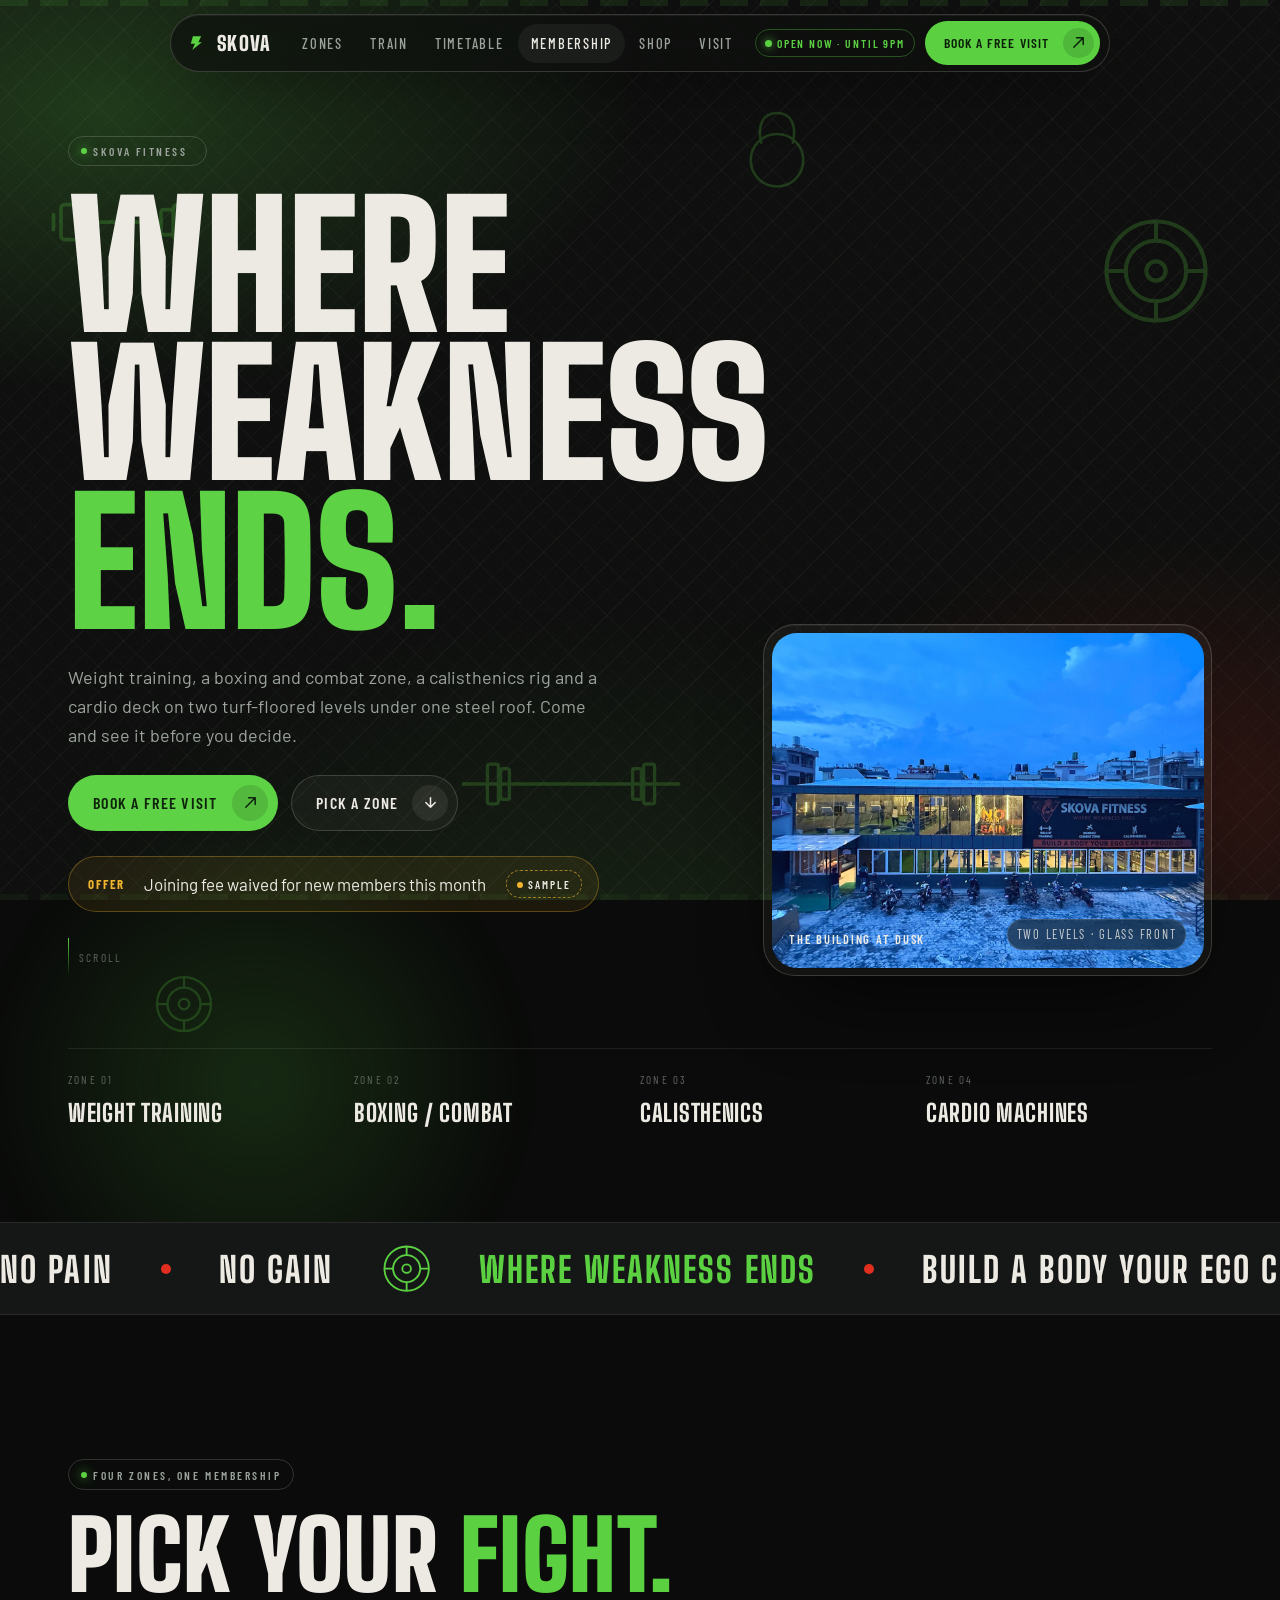
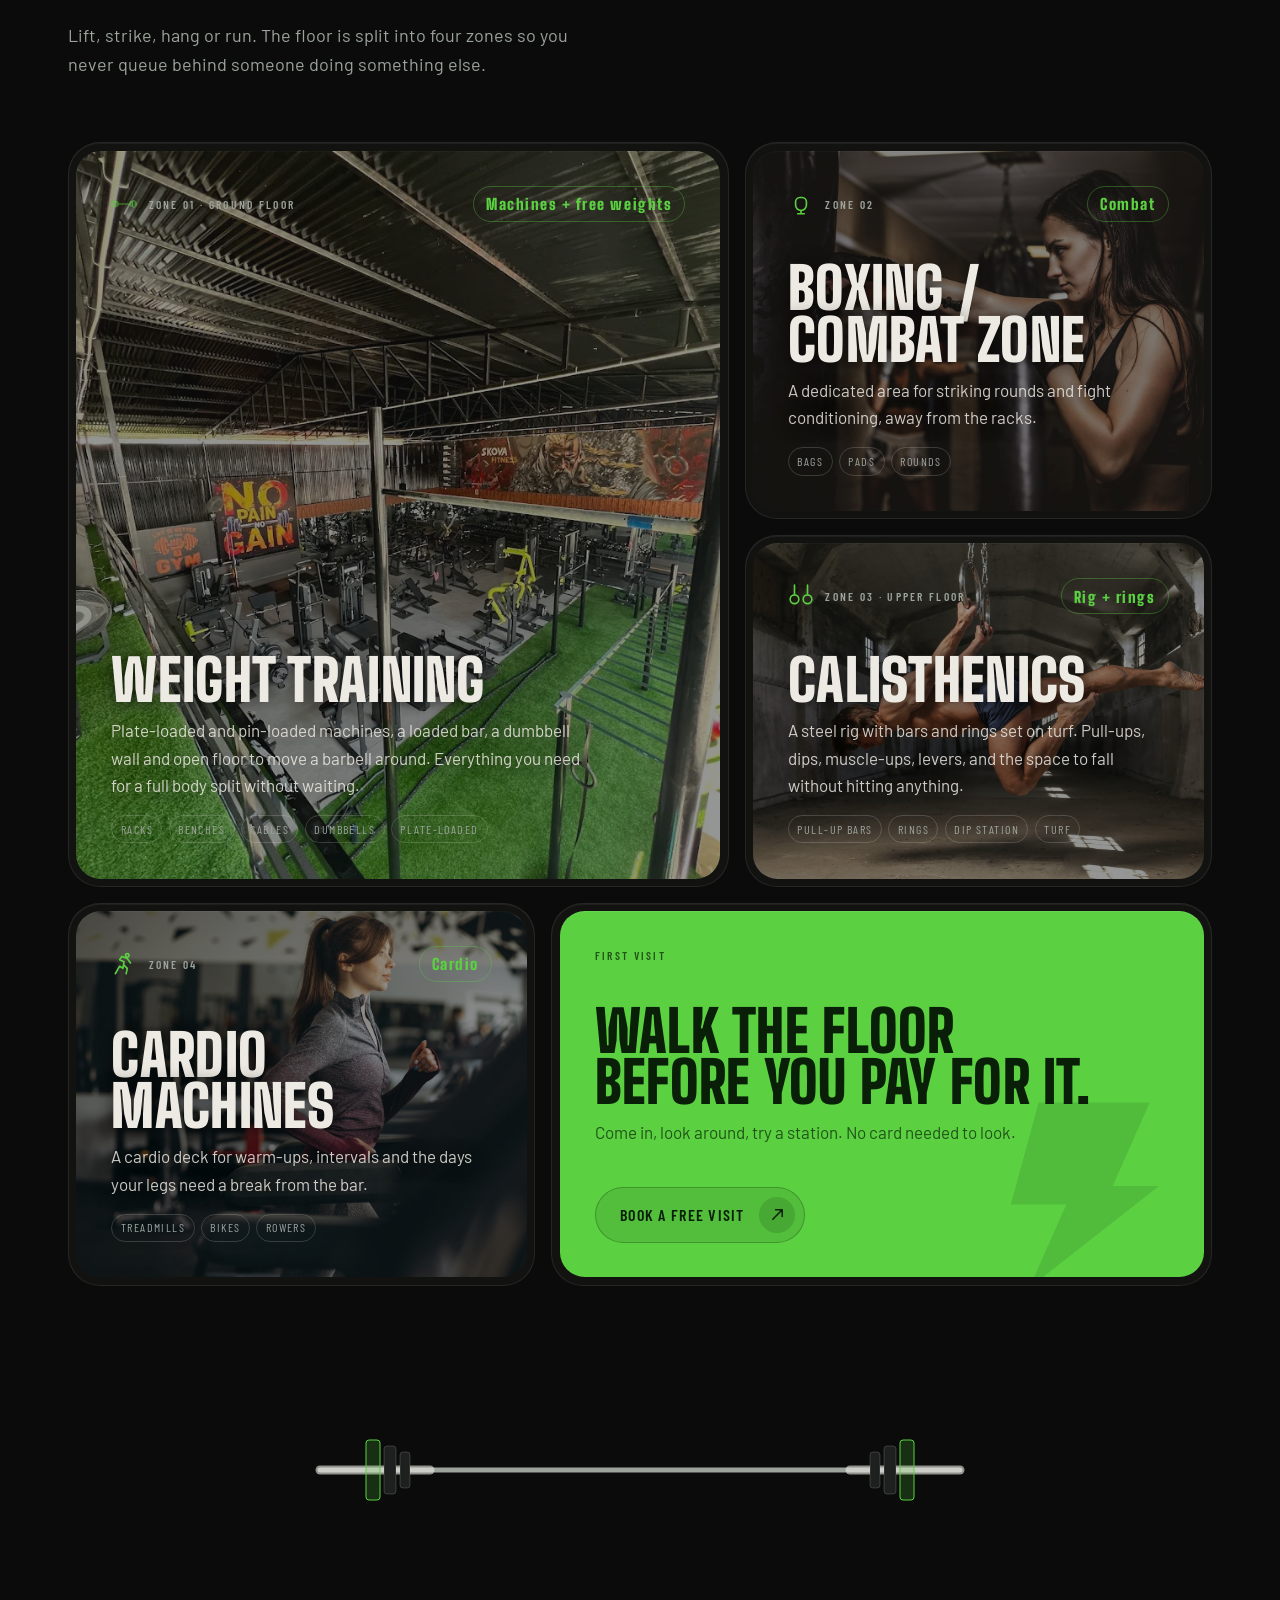
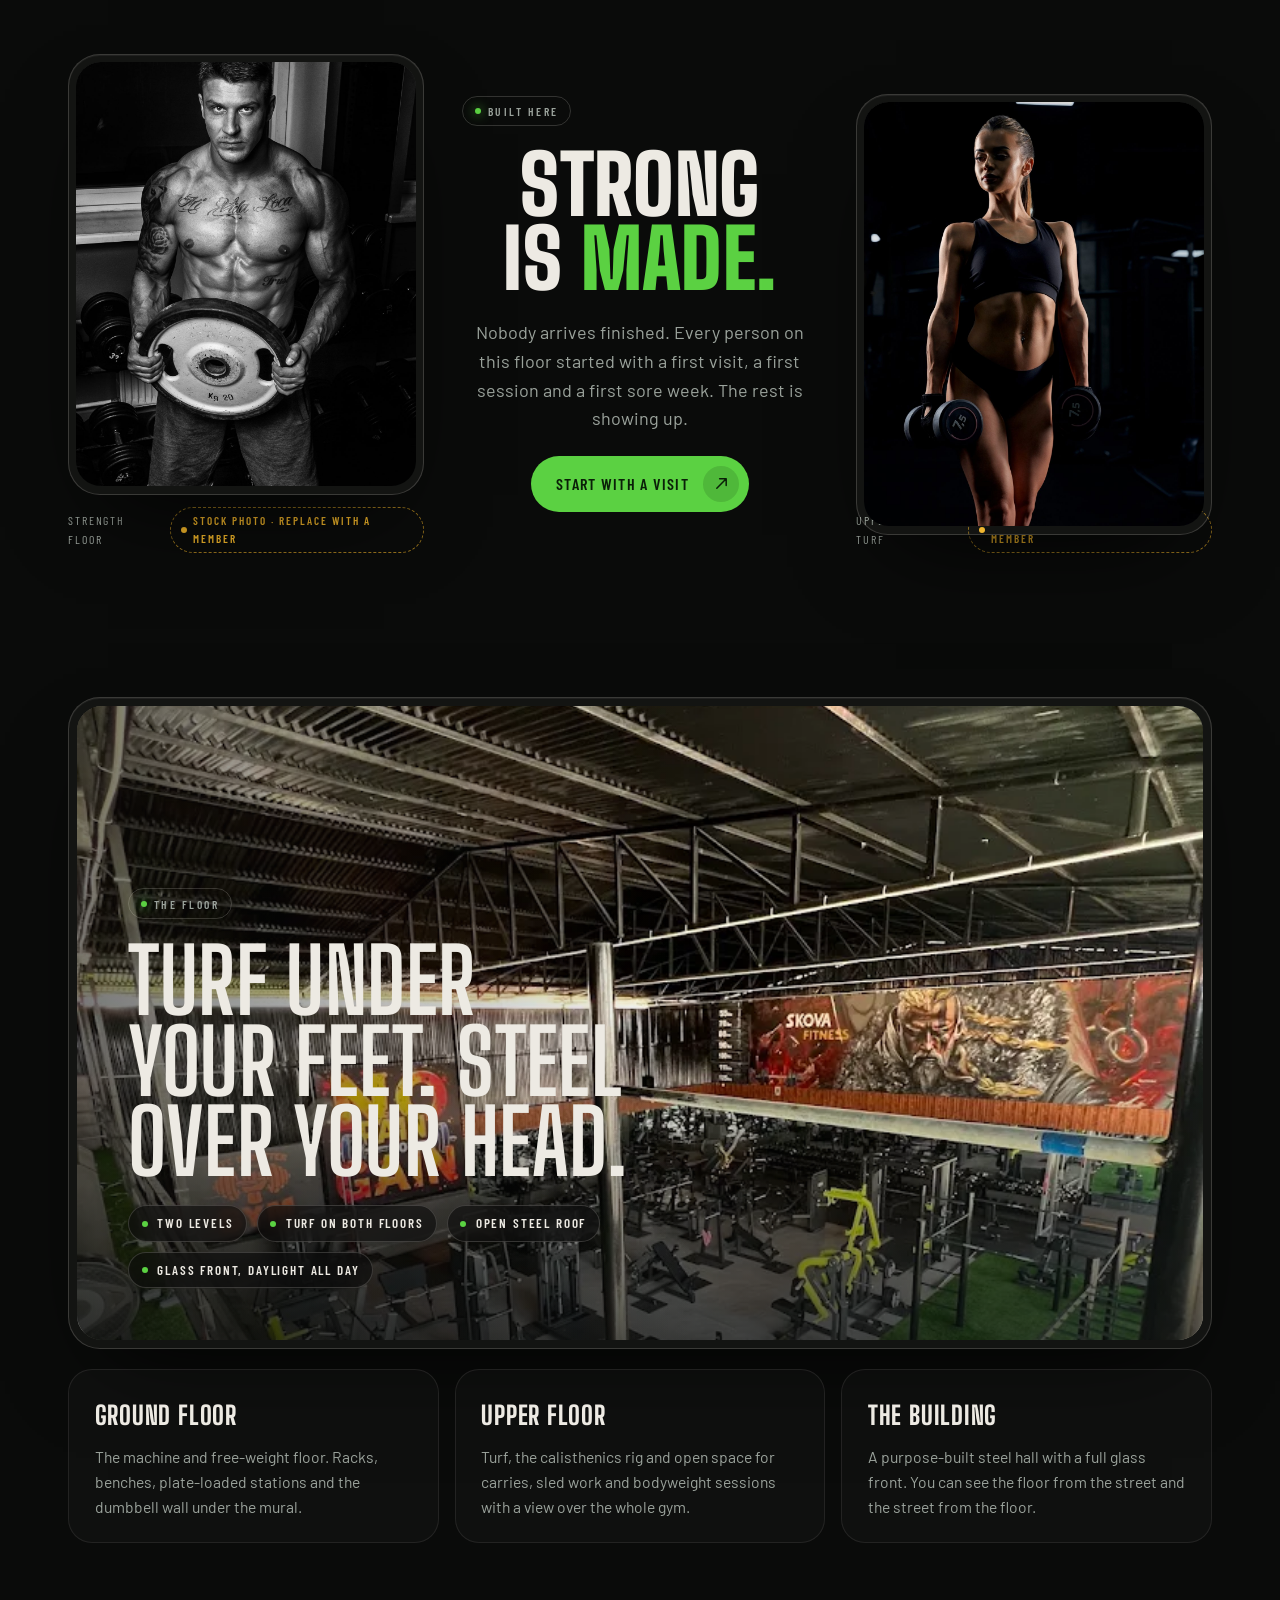
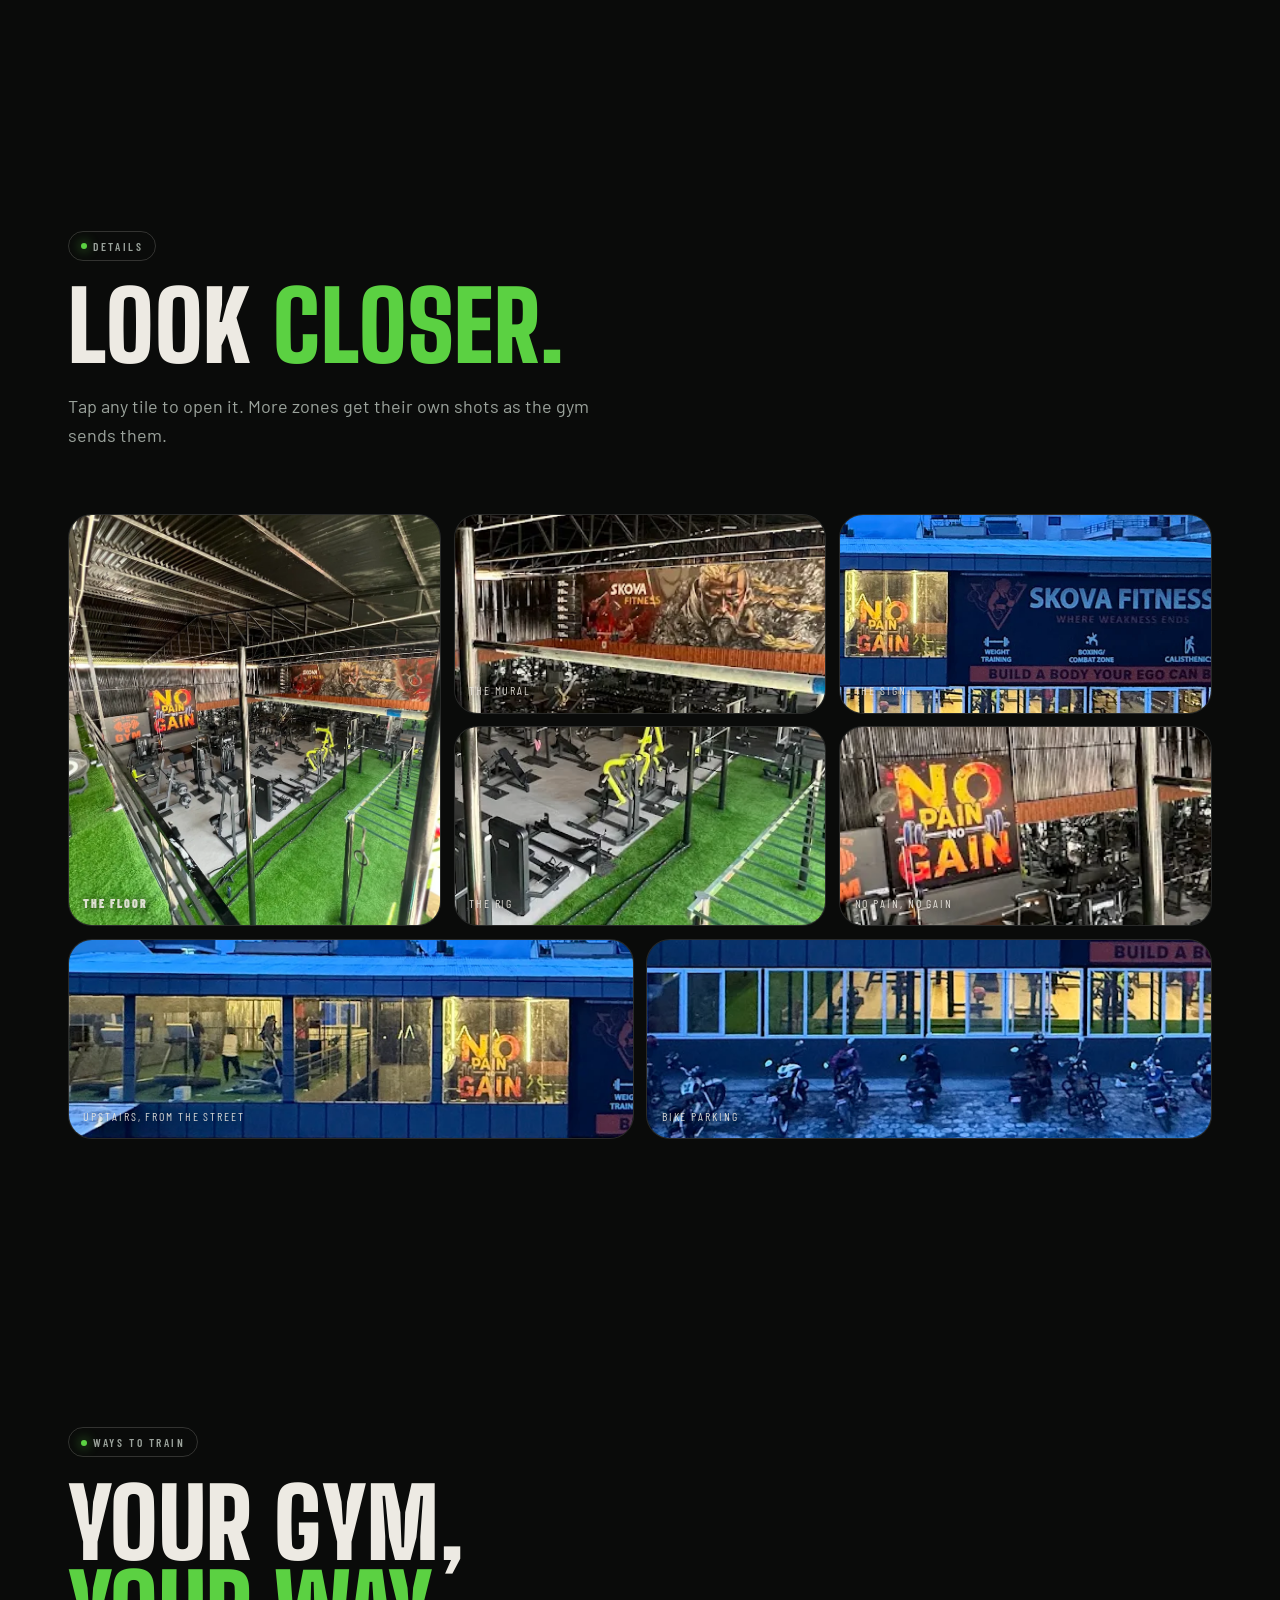
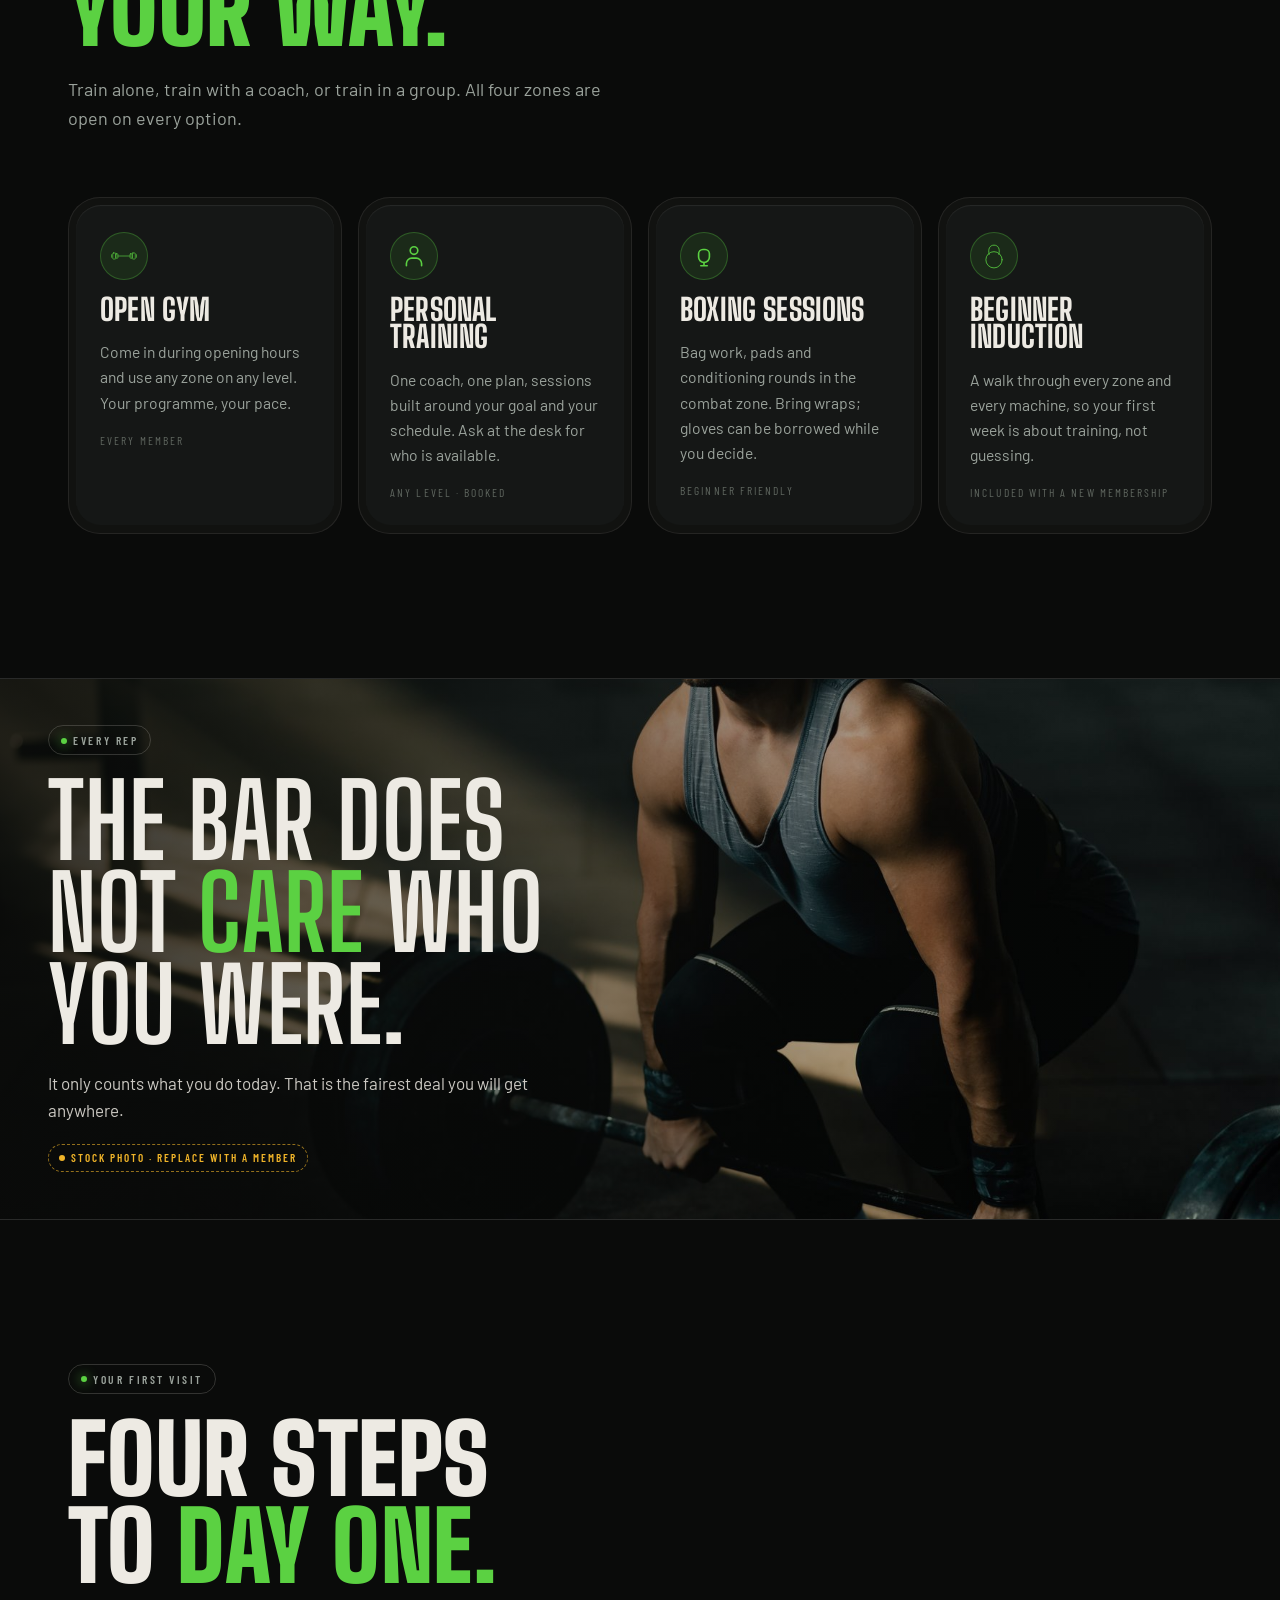
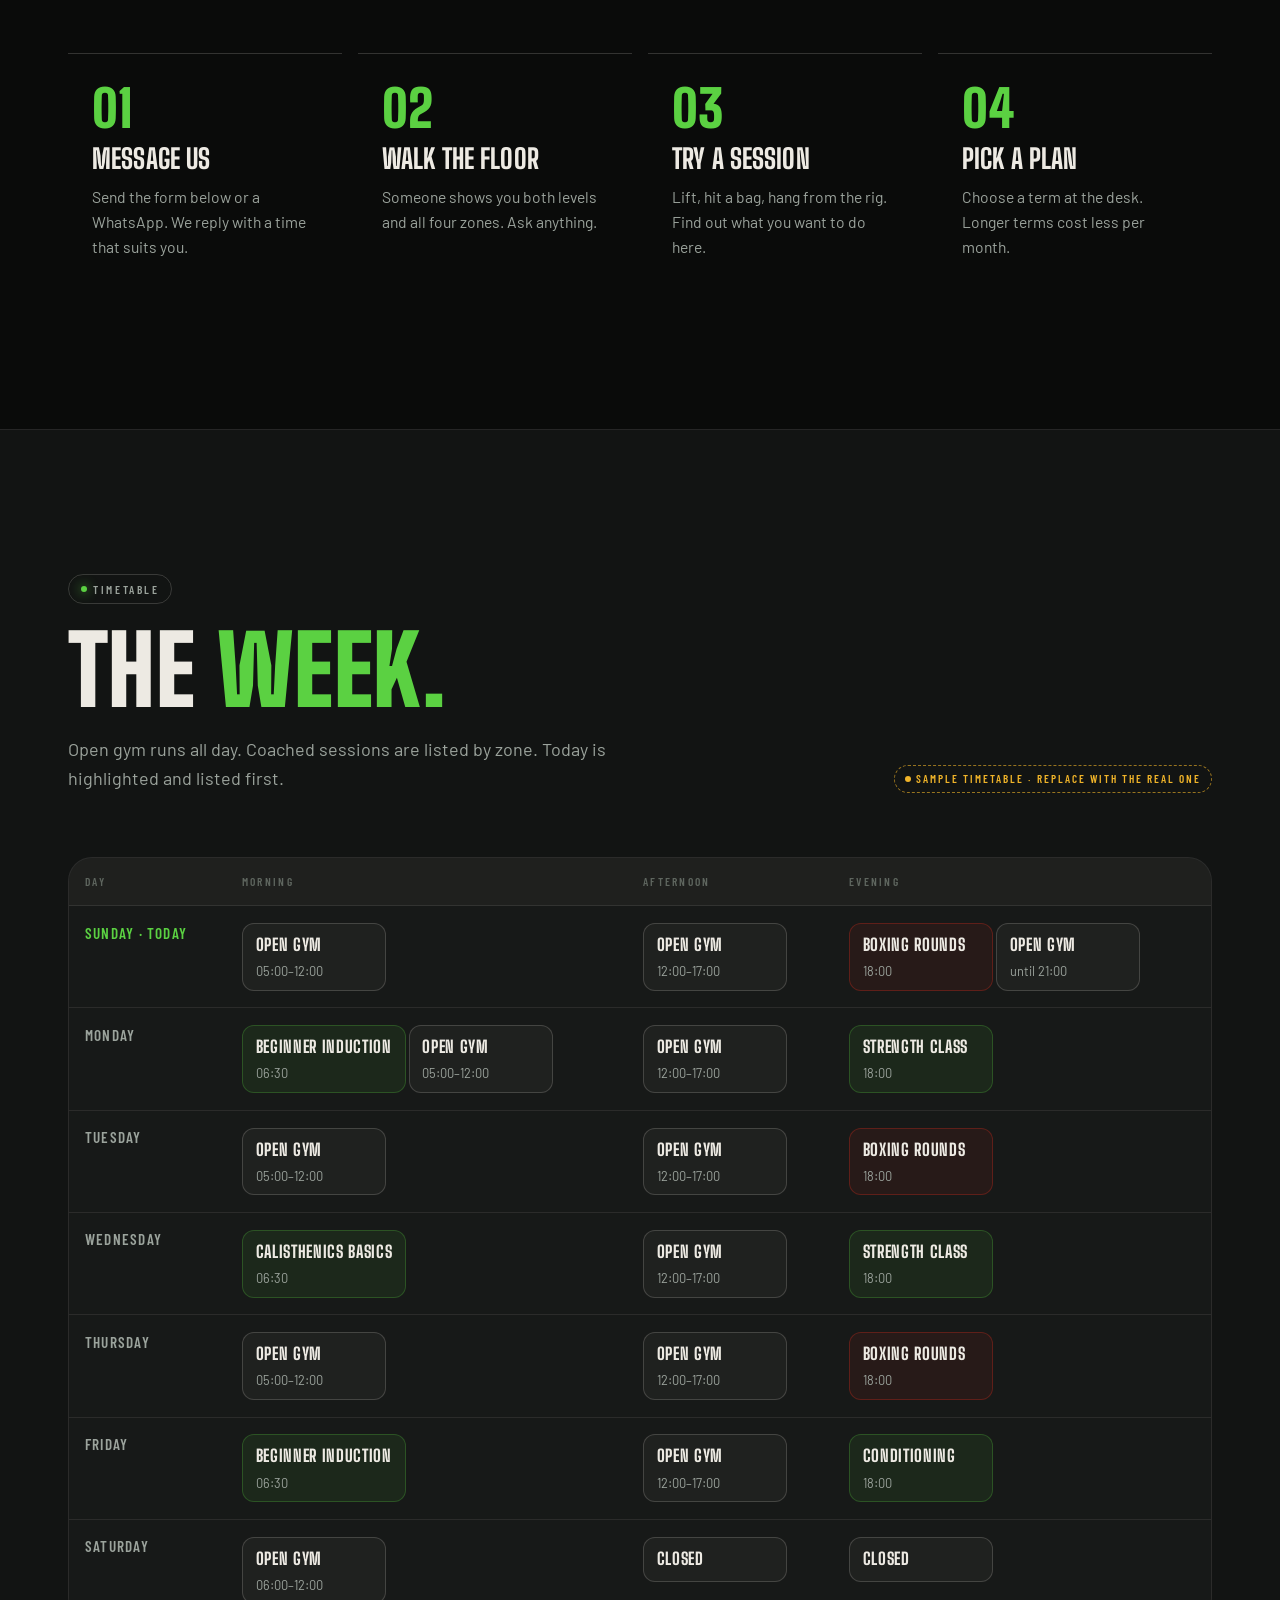
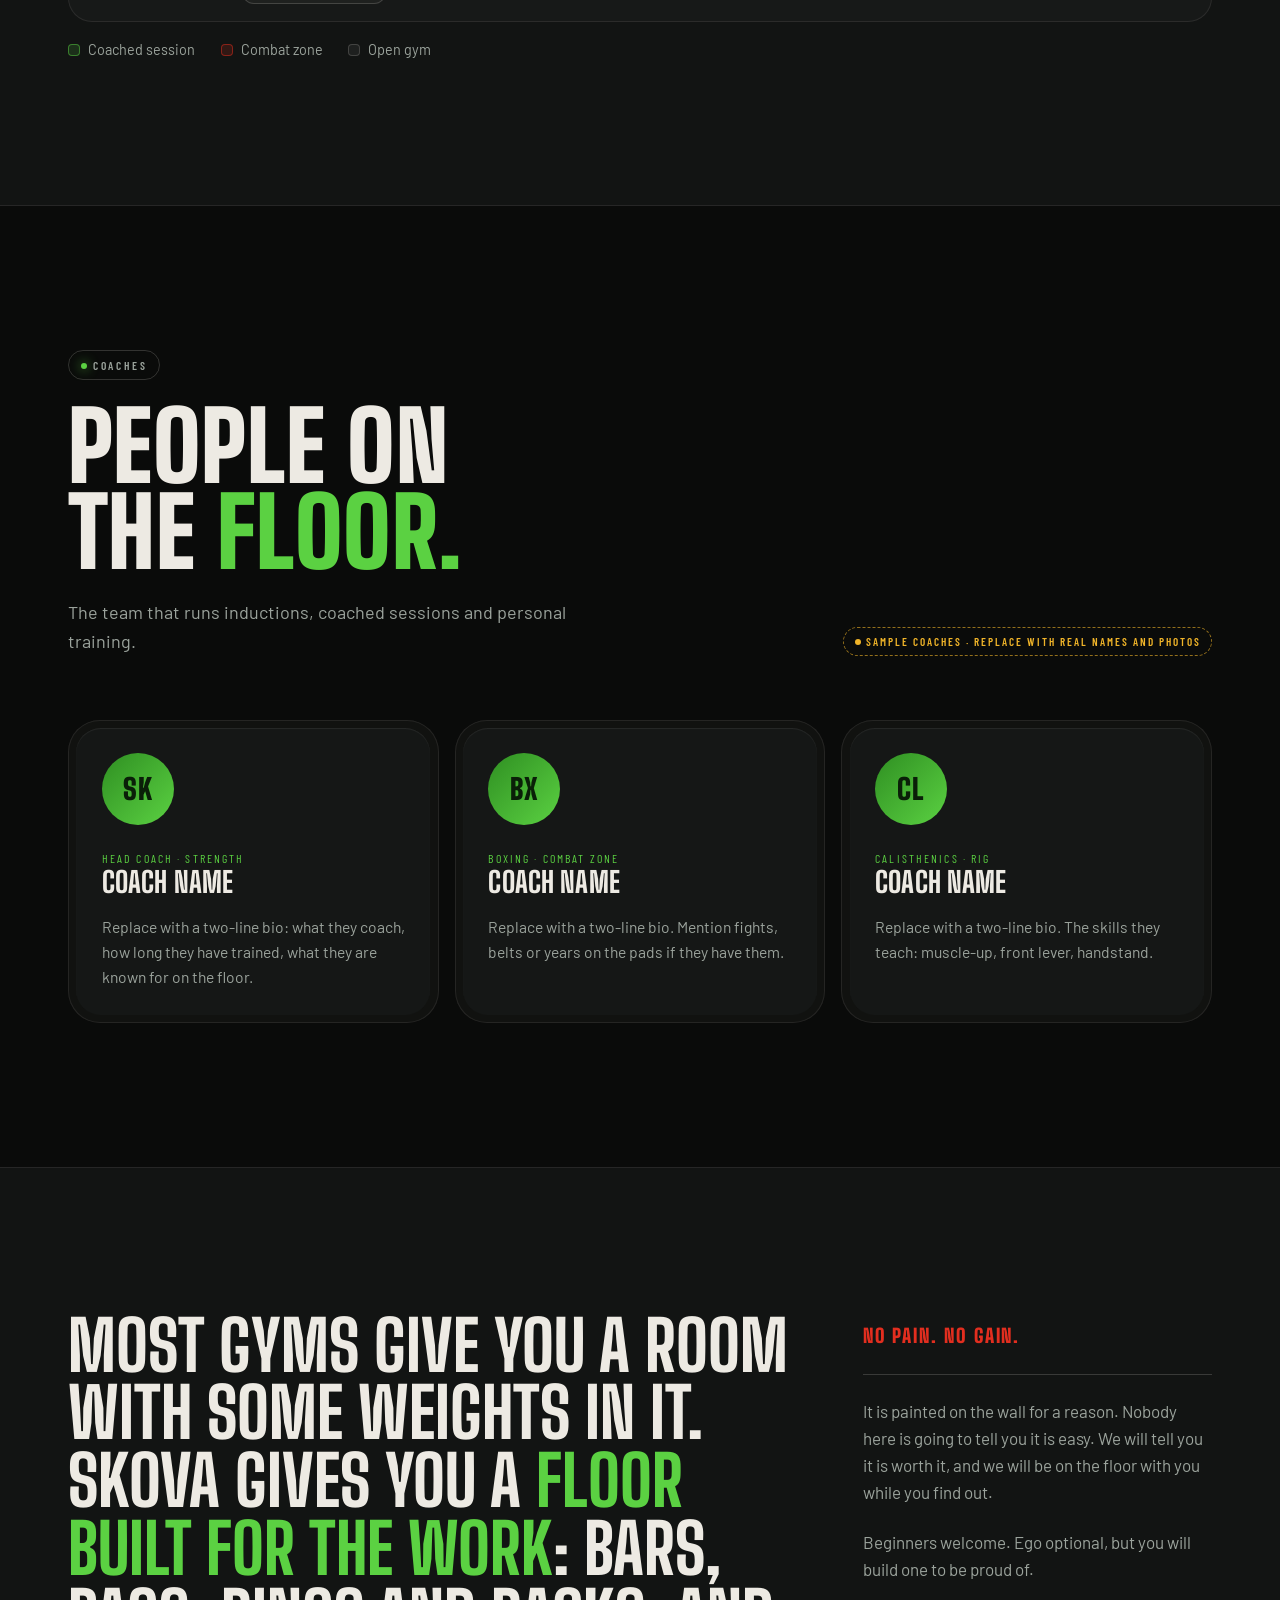
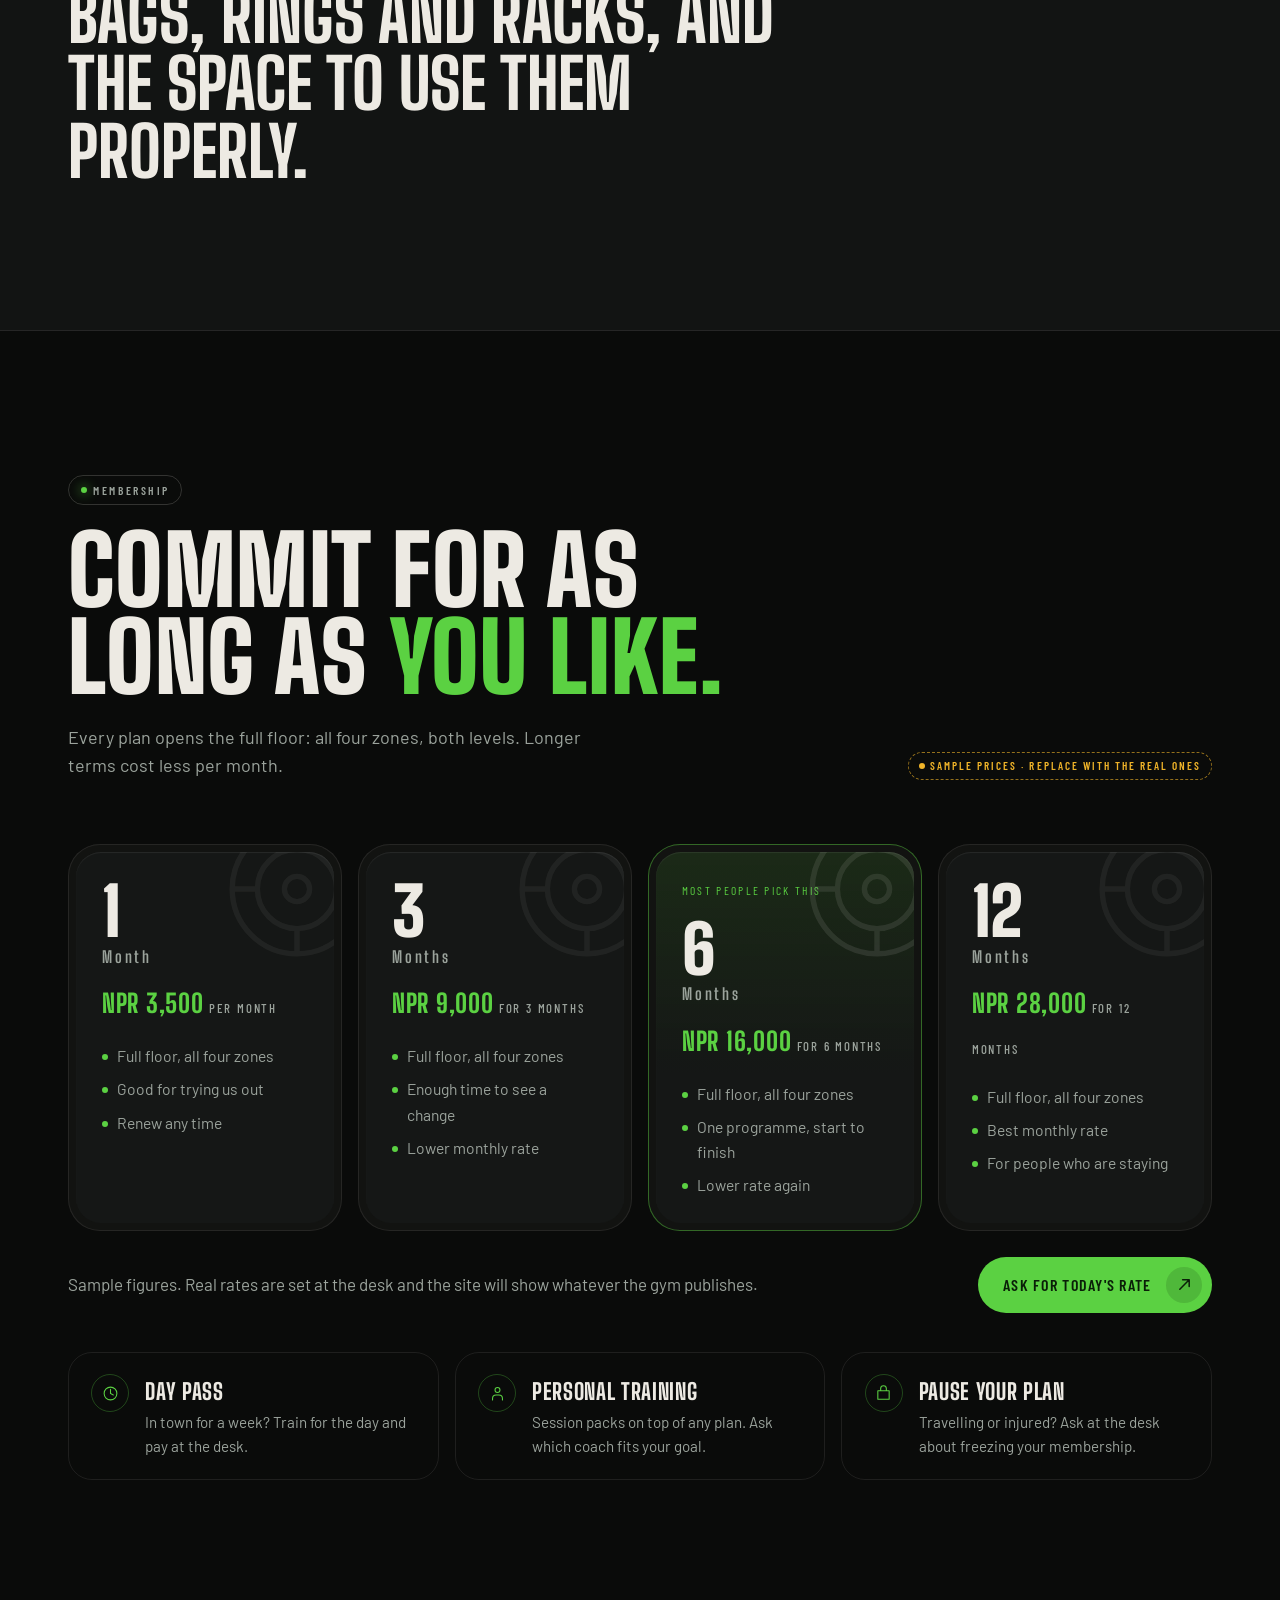
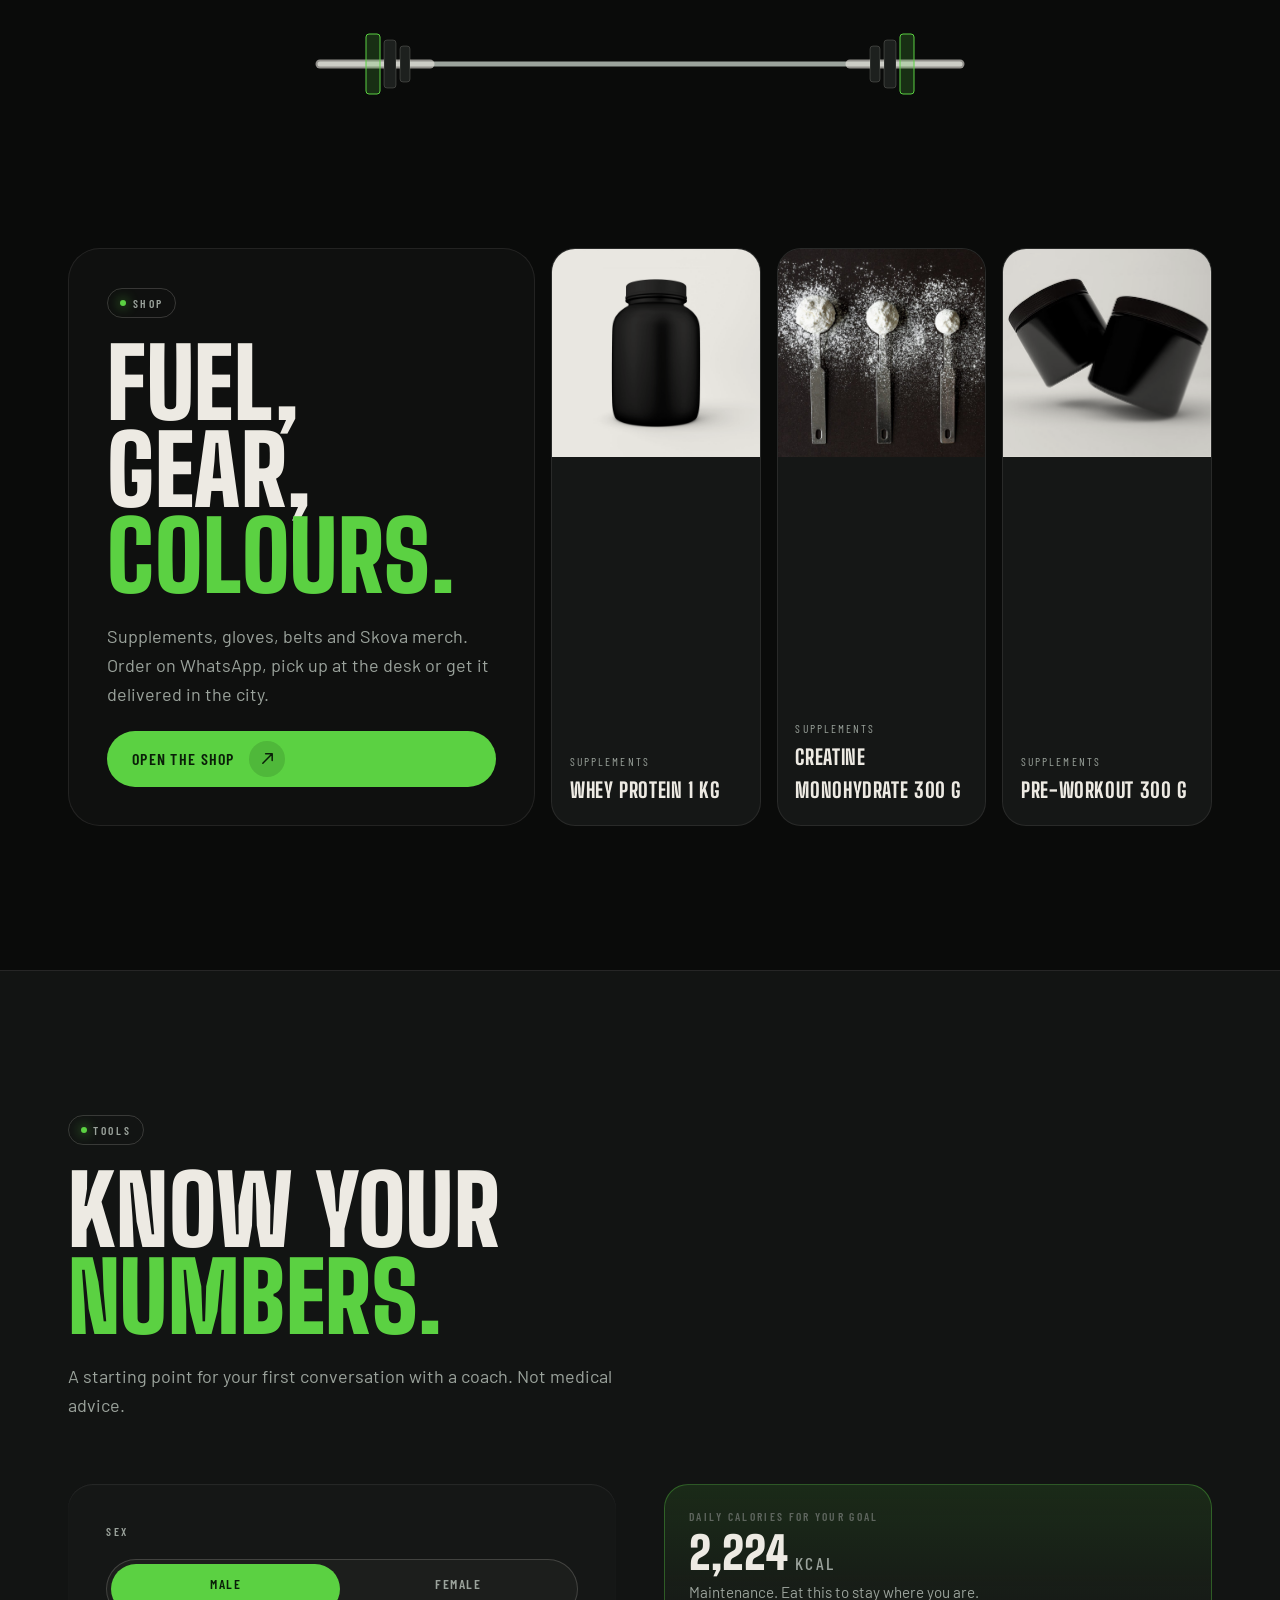
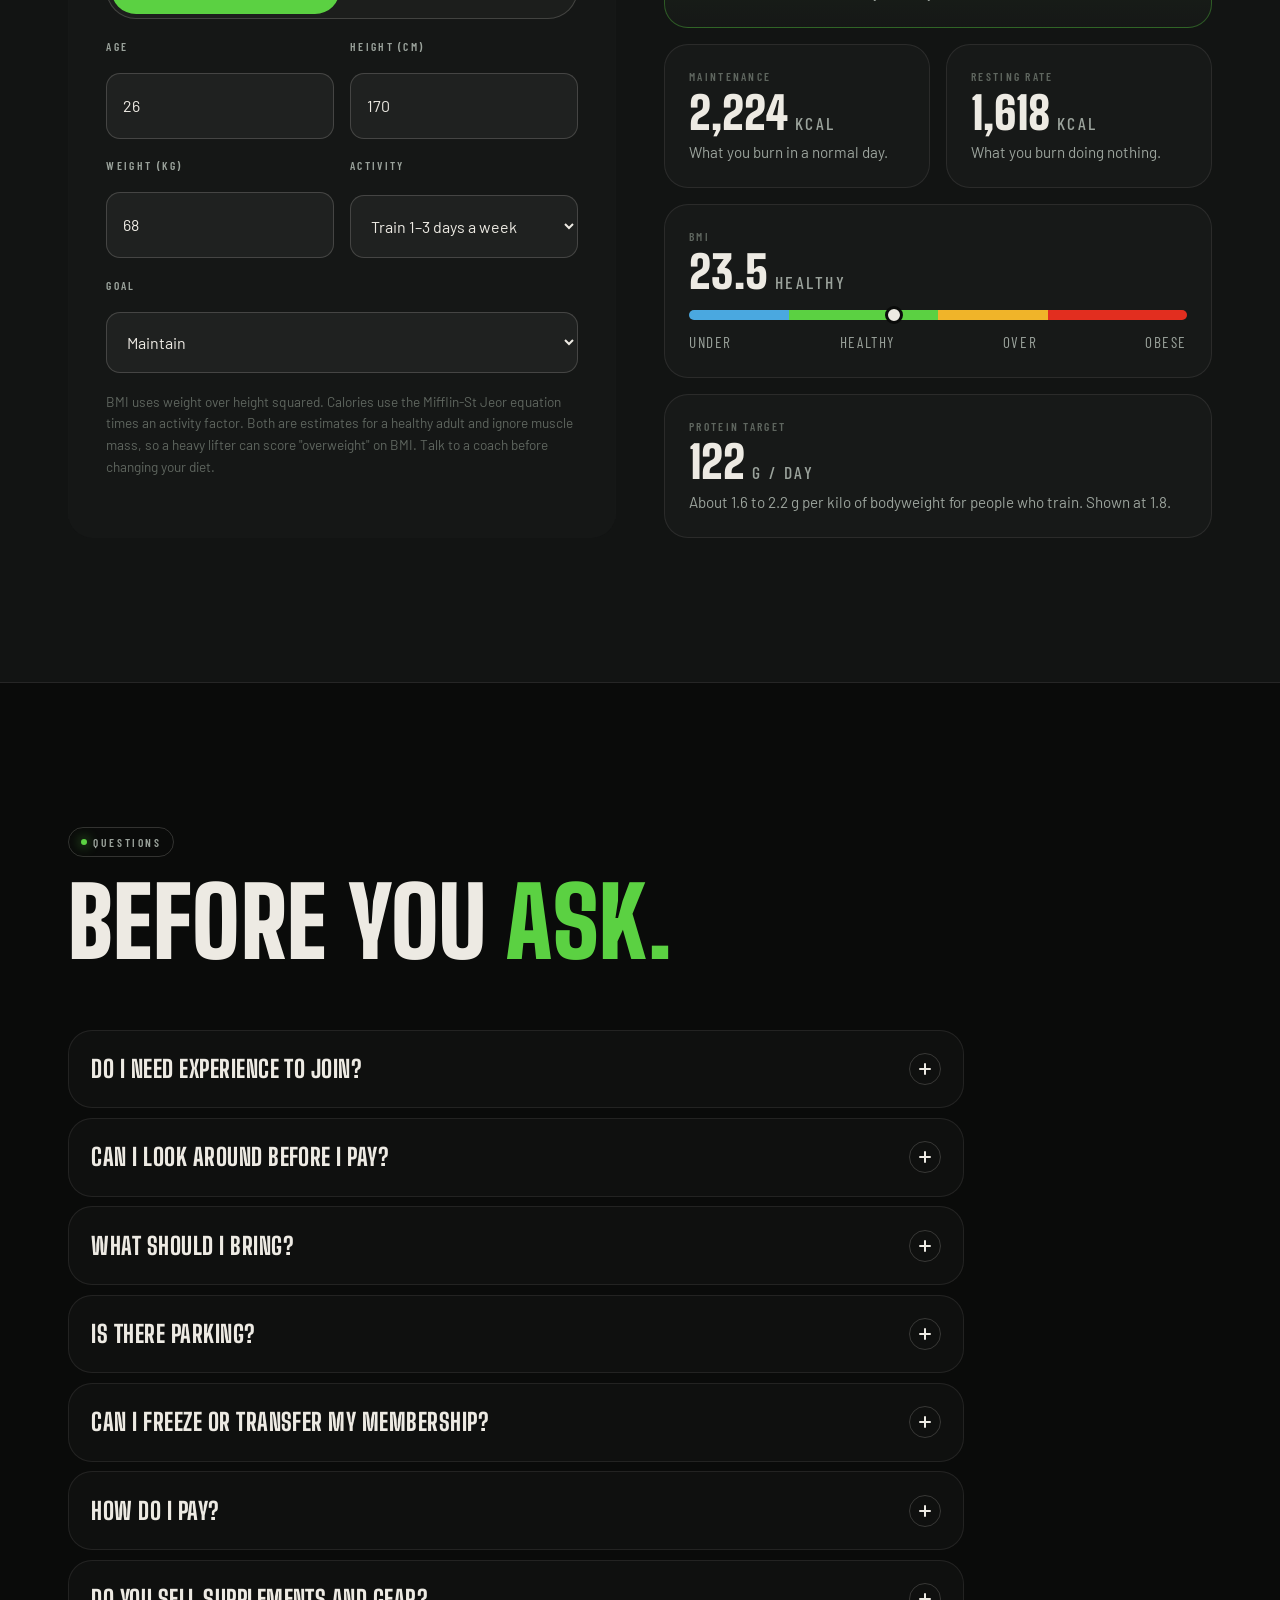
==== commit ed6de8e4: "Update index.html" ====
--- a/index.html
+++ b/index.html
@@ -184,7 +184,7 @@
 .coach p{color:var(--muted);font-size:.98rem}
 
 /* manifesto */
-.manifesto{background:var(--steel);border-block:1px solid var(--line)}
+.manifesto{background:rgba(21,23,22,.82);border-block:1px solid var(--line)}
 .manifesto-grid{display:grid;grid-template-columns:repeat(12,1fr);gap:clamp(1.5rem,4vw,3rem);align-items:start}
 .manifesto-grid .big{grid-column:1/9;font-family:var(--display);font-weight:800;font-size:clamp(2.4rem,5.4vw,4.6rem);line-height:.98;text-transform:uppercase;text-wrap:balance}
 .manifesto-grid .big em{font-style:normal;color:var(--turf)}
@@ -316,6 +316,7 @@
 </style>
 </head>
 <body>
+<div class="bg" aria-hidden="true" style="--bg:url(img/bg-floor.jpg)"><span class="rail top"></span><span class="rail bottom"></span></div>
 <div class="grain" aria-hidden="true"></div>
 <div class="progress" aria-hidden="true"></div>
 
@@ -615,7 +616,7 @@
   </div>
 </section>
 
-<section class="section" id="timetable" style="background:var(--steel);border-block:1px solid var(--line)">
+<section class="section band-steel" id="timetable">
   <div class="wrap">
     <div class="section-head row">
       <div>
@@ -704,7 +705,7 @@
   </div>
 </section>
 
-<section class="section" id="calc" style="background:var(--steel);border-block:1px solid var(--line)">
+<section class="section band-steel" id="calc">
   <div class="wrap">
     <div class="section-head">
       <span class="eyebrow">Tools</span>
--- a/css/site.css
+++ b/css/site.css
@@ -0,0 +1,238 @@
+/* Skova Fitness — shared styles for every page */
+:root{
+  color-scheme:dark;
+  --ink:#0a0b0a;
+  --steel:#151716;
+  --steel-2:#1d201e;
+  --bone:#edeae3;
+  --muted:#9ba39c;
+  --dim:#5f665f;
+  --line:rgba(237,234,227,.09);
+  --line-strong:rgba(237,234,227,.18);
+  --turf:#5bd142;
+  --turf-ink:#0a1f08;
+  --turf-deep:#2f8f22;
+  --signal:#e22e1f;
+  --amber:#f0b429;
+  --ease:cubic-bezier(.32,.72,0,1);
+  --spring:cubic-bezier(.34,1.56,.64,1);
+  --r-xl:2rem;
+  --r-lg:1.5rem;
+  --gutter:clamp(16px,4vw,48px);
+  --display:"Big Shoulders Display","Barlow Condensed","Arial Narrow",sans-serif;
+  --body:"Barlow","Segoe UI",system-ui,sans-serif;
+  --label:"Barlow Condensed","Barlow","Arial Narrow",sans-serif;
+}
+*{box-sizing:border-box}
+html{scroll-behavior:smooth;-webkit-text-size-adjust:100%}
+html,body{margin:0}
+html{background:var(--ink)}
+body{background:transparent;color:var(--bone);font-family:var(--body);font-size:1.0625rem;line-height:1.6;overflow-x:hidden}
+img{max-width:100%;display:block}
+a{color:inherit}
+h1,h2,h3,h4{margin:0;font-family:var(--display);text-transform:uppercase;line-height:.9;letter-spacing:.005em;text-wrap:balance}
+p{margin:0}
+::selection{background:var(--turf);color:var(--turf-ink)}
+:focus-visible{outline:2px solid var(--turf);outline-offset:4px;border-radius:4px}
+[hidden]{display:none!important}
+
+.grain{position:fixed;inset:0;pointer-events:none;z-index:40;opacity:.045;mix-blend-mode:screen;
+  background-image:url("data:image/svg+xml,%3Csvg xmlns='http://www.w3.org/2000/svg' width='160' height='160'%3E%3Cfilter id='n'%3E%3CfeTurbulence type='fractalNoise' baseFrequency='.9' numOctaves='2' stitchTiles='stitch'/%3E%3C/filter%3E%3Crect width='160' height='160' filter='url(%23n)'/%3E%3C/svg%3E");
+  background-size:160px 160px}
+
+/* gym backdrop: blurred floor photo, steel plate texture, light spill from the turf and the sign */
+.bg{position:fixed;inset:0;z-index:-1;overflow:hidden;background:var(--ink);pointer-events:none}
+.bg::before{content:"";position:absolute;inset:-4%;background:var(--bg) center 30%/cover no-repeat;opacity:.72}
+.bg::after{content:"";position:absolute;inset:0;
+  background:
+    radial-gradient(60% 45% at 8% 12%,rgba(91,209,66,.22),transparent 70%),
+    radial-gradient(45% 40% at 92% 88%,rgba(226,46,31,.16),transparent 70%),
+    radial-gradient(70% 60% at 50% 110%,rgba(91,209,66,.10),transparent 70%),
+    repeating-linear-gradient(135deg,rgba(237,234,227,.035) 0 1px,transparent 1px 18px),
+    repeating-linear-gradient(45deg,rgba(237,234,227,.025) 0 1px,transparent 1px 18px),
+    linear-gradient(180deg,rgba(10,11,10,.62) 0%,rgba(10,11,10,.45) 35%,rgba(10,11,10,.55) 70%,rgba(10,11,10,.82) 100%)}
+.bg .rail{position:absolute;left:0;right:0;height:6px;background:repeating-linear-gradient(90deg,var(--turf) 0 28px,transparent 28px 40px);opacity:.28}
+.bg .rail.top{top:0}.bg .rail.bottom{bottom:0}
+.band-steel{background:rgba(21,23,22,.82);border-block:1px solid var(--line);backdrop-filter:none}
+.marquee{background:rgba(21,23,22,.9)}
+
+/* scroll progress (CSS scroll-driven where supported, otherwise hidden) */
+.progress{position:fixed;top:0;left:0;right:0;height:3px;z-index:70;background:var(--turf);transform-origin:0 50%;transform:scaleX(0);pointer-events:none;box-shadow:0 0 12px var(--turf)}
+@supports (animation-timeline: scroll()){
+  .progress{animation:grow linear both;animation-timeline:scroll(root)}
+  @keyframes grow{from{transform:scaleX(0)}to{transform:scaleX(1)}}
+}
+
+.wrap{width:min(1240px,100%);margin-inline:auto;padding-inline:var(--gutter)}
+.eyebrow{display:inline-flex;width:max-content;max-width:100%;justify-self:start;align-items:center;gap:.6em;font-family:var(--label);font-weight:600;font-size:.72rem;letter-spacing:.22em;text-transform:uppercase;color:var(--muted);
+  border:1px solid var(--line-strong);border-radius:999px;padding:.45em 1em .4em}
+.eyebrow::before{content:"";width:6px;height:6px;border-radius:50%;background:var(--turf);box-shadow:0 0 12px var(--turf)}
+.lede{color:var(--muted);max-width:34rem;font-size:1.125rem}
+.section{padding-block:clamp(5rem,12vw,9rem)}
+.section-head{display:grid;gap:1.4rem;max-width:44rem;margin-bottom:clamp(2.5rem,6vw,4rem)}
+.section-head.row{max-width:none;grid-template-columns:1fr auto;align-items:end}
+.section-head.row > div{display:grid;gap:1.4rem;max-width:44rem}
+.h2{font-size:clamp(3rem,7.5vw,6rem);font-weight:900}
+.h2 em{font-style:normal;color:var(--turf)}
+.sample{display:inline-flex;align-items:center;gap:.5em;font-family:var(--label);font-weight:600;font-size:.7rem;letter-spacing:.18em;text-transform:uppercase;color:var(--amber);border:1px dashed rgba(240,180,41,.6);border-radius:999px;padding:.4em .9em .35em;width:max-content;max-width:100%}
+.sample::before{content:"";width:6px;height:6px;border-radius:50%;background:var(--amber);flex:none}
+
+/* buttons */
+.btn{display:inline-flex;align-items:center;gap:.9rem;padding:.55rem .55rem .55rem 1.5rem;border-radius:999px;border:1px solid transparent;
+  font-family:var(--label);font-weight:600;font-size:1rem;letter-spacing:.08em;text-transform:uppercase;text-decoration:none;cursor:pointer;
+  transition:transform .6s var(--ease),background .6s var(--ease),border-color .6s var(--ease),color .6s var(--ease);will-change:transform}
+.btn:active{transform:scale(.98)}
+.btn .ic{display:grid;place-items:center;width:2.25rem;height:2.25rem;border-radius:50%;transition:transform .6s var(--ease);flex:none}
+.btn .ic svg{width:15px;height:15px}
+.btn:hover .ic{transform:translate(2px,-2px) scale(1.06)}
+.btn-primary{background:var(--turf);color:var(--turf-ink)}
+.btn-primary .ic{background:rgba(10,31,8,.14)}
+.btn-primary:hover{background:#6ee055}
+.btn-ghost{background:rgba(237,234,227,.04);color:var(--bone);border-color:var(--line-strong)}
+.btn-ghost .ic{background:rgba(237,234,227,.08)}
+.btn-ghost:hover{border-color:rgba(237,234,227,.4)}
+.btn-sm{padding:.35rem .35rem .35rem 1.1rem;font-size:.85rem}
+.btn-sm .ic{width:1.9rem;height:1.9rem}
+
+/* floating nav */
+.nav{position:fixed;top:0;left:0;right:0;z-index:60;padding-top:calc(env(safe-area-inset-top,0px) + 14px);display:flex;justify-content:center;pointer-events:none}
+.nav-pill{pointer-events:auto;display:flex;align-items:center;gap:.25rem;padding:.4rem .5rem .4rem .9rem;border-radius:999px;
+  background:rgba(14,16,15,.72);border:1px solid var(--line-strong);backdrop-filter:blur(18px) saturate(140%);-webkit-backdrop-filter:blur(18px) saturate(140%);
+  box-shadow:0 20px 60px -20px rgba(0,0,0,.8),inset 0 1px 0 rgba(255,255,255,.06)}
+.brand{display:flex;align-items:center;gap:.6rem;text-decoration:none;font-family:var(--display);font-weight:900;font-size:1.25rem;letter-spacing:.06em;text-transform:uppercase;padding-right:.9rem}
+.brand svg{width:22px;height:22px;transition:transform .8s var(--spring)}
+.brand:hover svg{transform:rotate(-12deg) scale(1.15)}
+.nav-links{display:flex;gap:.1rem;list-style:none;margin:0;padding:0}
+.nav-links a{display:block;padding:.5rem .8rem;border-radius:999px;font-family:var(--label);font-weight:500;font-size:.9rem;letter-spacing:.12em;text-transform:uppercase;color:var(--muted);text-decoration:none;transition:color .5s var(--ease),background .5s var(--ease)}
+.nav-links a:hover,.nav-links a[aria-current="true"]{color:var(--bone);background:rgba(237,234,227,.06)}
+.open-badge{display:inline-flex;align-items:center;gap:.45em;margin-left:.3rem;padding:.35em .8em .3em;border-radius:999px;font-family:var(--label);font-weight:600;font-size:.72rem;letter-spacing:.16em;text-transform:uppercase;color:var(--muted);border:1px solid var(--line);white-space:nowrap}
+.open-badge::before{content:"";width:7px;height:7px;border-radius:50%;background:var(--dim)}
+.open-badge.is-open{color:var(--turf);border-color:rgba(91,209,66,.35)}
+.open-badge.is-open::before{background:var(--turf);box-shadow:0 0 10px var(--turf);animation:pulse 2s infinite}
+.open-badge.is-closed::before{background:var(--signal)}
+@keyframes pulse{0%,100%{box-shadow:0 0 0 0 rgba(91,209,66,.6)}70%{box-shadow:0 0 0 8px rgba(91,209,66,0)}}
+.nav .btn{margin-left:.4rem}
+.burger{display:none;width:44px;height:44px;border-radius:50%;background:transparent;border:0;cursor:pointer;position:relative;margin-left:.2rem}
+.burger span{position:absolute;left:12px;width:20px;height:2px;background:var(--bone);border-radius:2px;transition:transform .6s var(--ease),top .6s var(--ease),opacity .4s var(--ease)}
+.burger span:nth-child(1){top:16px}.burger span:nth-child(2){top:22px}.burger span:nth-child(3){top:28px}
+.burger[aria-expanded="true"] span:nth-child(1){top:22px;transform:rotate(45deg)}
+.burger[aria-expanded="true"] span:nth-child(2){opacity:0;transform:scaleX(.2)}
+.burger[aria-expanded="true"] span:nth-child(3){top:22px;transform:rotate(-45deg)}
+.menu{position:fixed;inset:0;z-index:55;background:rgba(10,11,10,.88);backdrop-filter:blur(30px);-webkit-backdrop-filter:blur(30px);
+  display:grid;place-items:center;opacity:0;visibility:hidden;transition:opacity .6s var(--ease),visibility 0s .6s;overflow:auto}
+.menu.open{opacity:1;visibility:visible;transition:opacity .6s var(--ease)}
+.menu ul{list-style:none;margin:0;padding:2rem 1rem;display:grid;gap:.3rem;text-align:center}
+.menu a{display:block;font-family:var(--display);font-weight:900;font-size:clamp(2.4rem,10vw,4.2rem);text-transform:uppercase;text-decoration:none;line-height:1;
+  transform:translateY(40px);opacity:0;transition:transform .8s var(--ease),opacity .8s var(--ease)}
+.menu.open a{transform:none;opacity:1}
+.menu.open li a{transition-delay:calc(.06s * var(--i,1))}
+.menu a:hover{color:var(--turf)}
+
+/* machined frame (double bezel) */
+.frame{background:rgba(237,234,227,.04);border:1px solid var(--line-strong);border-radius:var(--r-xl);padding:.45rem;
+  box-shadow:0 40px 90px -40px rgba(0,0,0,.9),inset 0 1px 0 rgba(255,255,255,.06)}
+.frame-in{border-radius:calc(var(--r-xl) - .45rem);overflow:hidden;background:var(--steel);position:relative;box-shadow:inset 0 1px 1px rgba(255,255,255,.12)}
+.frame-in img{width:100%;height:100%;object-fit:cover;transition:transform 1.4s var(--ease)}
+.frame:hover .frame-in img{transform:scale(1.03)}
+.caption{position:absolute;left:1.1rem;bottom:1.1rem;right:1.1rem;display:flex;justify-content:space-between;align-items:end;gap:1rem;
+  font-family:var(--label);font-size:.78rem;letter-spacing:.14em;text-transform:uppercase;color:rgba(237,234,227,.85)}
+.caption b{font-weight:600;color:var(--bone)}
+.caption span{padding:.35em .7em;border-radius:999px;background:rgba(10,11,10,.55);backdrop-filter:blur(8px);-webkit-backdrop-filter:blur(8px);border:1px solid rgba(237,234,227,.15)}
+
+/* marquee */
+.marquee{border-block:1px solid var(--line);padding-block:1.1rem;overflow:hidden;background:var(--steel)}
+.marquee-track{display:flex;gap:3rem;width:max-content;animation:slide 38s linear infinite;font-family:var(--display);font-weight:800;font-size:clamp(1.4rem,3vw,2.2rem);text-transform:uppercase;letter-spacing:.06em;white-space:nowrap}
+.marquee-track span{display:flex;align-items:center;gap:3rem}
+.marquee-track i{width:10px;height:10px;border-radius:50%;background:var(--signal);flex:none}
+.marquee-track .g{color:var(--turf)}
+.marquee-track svg{width:1.4em;height:1.4em;flex:none;color:var(--turf);animation:spin 6s linear infinite}
+@keyframes slide{to{transform:translateX(-50%)}}
+@keyframes spin{to{transform:rotate(360deg)}}
+
+/* floating equipment field (hero background) */
+.gear-field{position:absolute;inset:0;pointer-events:none;overflow:hidden;z-index:0}
+.gear{position:absolute;color:var(--turf);opacity:.22;transform:translate(calc(var(--mx,0) * var(--p,1) * 1px),calc(var(--my,0) * var(--p,1) * 1px));transition:transform .9s var(--ease);will-change:transform}
+.gear svg{width:var(--s,120px);height:auto;display:block;animation:floaty var(--d,9s) ease-in-out infinite alternate;transform-origin:50% 50%}
+.gear svg *{vector-effect:non-scaling-stroke}
+@keyframes floaty{from{transform:translateY(0) rotate(calc(var(--r,8deg) * -1))}to{transform:translateY(-18px) rotate(var(--r,8deg))}}
+
+/* barbell divider that loads its plates on scroll */
+.bar-divider{display:block;width:min(720px,80%);margin:0 auto;overflow:visible;color:var(--muted)}
+.bar-divider .plate{fill:var(--steel-2);stroke:var(--line-strong);stroke-width:1;transform:translateX(var(--from));transition:transform 1.1s var(--spring)}
+.bar-divider .plate.g{fill:rgba(91,209,66,.18);stroke:var(--turf)}
+.bar-divider.loaded .plate{transform:translateX(0)}
+.bar-divider .p1{--from:-140px;transition-delay:.05s}.bar-divider .p2{--from:-110px;transition-delay:.18s}.bar-divider .p3{--from:-80px;transition-delay:.3s}
+.bar-divider .p4{--from:140px;transition-delay:.05s}.bar-divider .p5{--from:110px;transition-delay:.18s}.bar-divider .p6{--from:80px;transition-delay:.3s}
+.bar-divider .bar{stroke:var(--muted);stroke-width:5;stroke-linecap:round}
+.bar-divider .sleeve{stroke:var(--bone);stroke-width:9;stroke-linecap:round;opacity:.6}
+
+/* equipment icon micro-animations */
+.icon-wiggle{display:inline-grid;place-items:center;color:var(--turf);transition:transform .8s var(--spring)}
+.icon-wiggle svg{width:26px;height:26px}
+.cell:hover .icon-wiggle,.program:hover .icon-wiggle,.card:hover .icon-wiggle{animation:wiggle .9s var(--spring)}
+@keyframes wiggle{0%{transform:rotate(0)}25%{transform:rotate(-16deg) scale(1.08)}55%{transform:rotate(12deg) scale(1.08)}80%{transform:rotate(-5deg)}100%{transform:rotate(0)}}
+
+/* forms */
+.field{display:grid;gap:.45rem}
+.field label{font-family:var(--label);font-weight:600;font-size:.72rem;letter-spacing:.2em;text-transform:uppercase;color:var(--muted)}
+.field input,.field select,.field textarea{width:100%;background:rgba(237,234,227,.05);border:1px solid var(--line-strong);border-radius:14px;padding:.85rem 1rem;color:var(--bone);font:inherit;font-size:1rem;transition:border-color .5s var(--ease),background .5s var(--ease)}
+.field input:focus,.field select:focus,.field textarea:focus{outline:none;border-color:var(--turf);background:rgba(91,209,66,.06)}
+.field textarea{min-height:110px;resize:vertical}
+.two{display:grid;grid-template-columns:1fr 1fr;gap:1rem}
+.form{border-radius:calc(var(--r-xl) - .45rem);background:var(--steel);padding:clamp(1.5rem,3vw,2.4rem);display:grid;gap:1.1rem;box-shadow:inset 0 1px 1px rgba(255,255,255,.08)}
+.form-foot{display:flex;flex-wrap:wrap;gap:1rem;align-items:center;justify-content:space-between}
+.form-foot small{color:var(--dim);font-size:.85rem;max-width:22rem}
+.toast{display:none;padding:1rem 1.2rem;border-radius:14px;background:rgba(91,209,66,.1);border:1px solid rgba(91,209,66,.4);color:var(--bone)}
+.toast.show{display:block;animation:pop .5s var(--spring)}
+@keyframes pop{from{transform:scale(.96);opacity:0}to{transform:none;opacity:1}}
+.seg{display:flex;border:1px solid var(--line-strong);border-radius:999px;padding:.25rem;gap:.25rem;background:rgba(237,234,227,.03);position:relative}
+.seg label{flex:1;text-align:center;padding:.55rem .8rem;border-radius:999px;cursor:pointer;font-family:var(--label);font-weight:600;font-size:.85rem;letter-spacing:.12em;text-transform:uppercase;color:var(--muted);transition:background .5s var(--ease),color .5s var(--ease)}
+.seg input{position:absolute;opacity:0;width:0;height:0}
+.seg input:checked + label{background:var(--turf);color:var(--turf-ink)}
+.seg input:focus-visible + label{outline:2px solid var(--turf)}
+.copy{border:1px solid var(--line-strong);background:transparent;color:var(--muted);border-radius:999px;padding:.2em .7em;font-family:var(--label);font-size:.7rem;letter-spacing:.14em;text-transform:uppercase;cursor:pointer;transition:color .4s,border-color .4s}
+.copy:hover{color:var(--bone);border-color:var(--bone)}
+.socials{display:flex;gap:.6rem;flex-wrap:wrap}
+.socials a{display:inline-flex;align-items:center;gap:.5rem;text-decoration:none;color:var(--muted);border:1px solid var(--line-strong);border-radius:999px;padding:.5em 1em;font-family:var(--label);font-size:.85rem;letter-spacing:.12em;text-transform:uppercase;transition:color .5s var(--ease),border-color .5s var(--ease)}
+.socials a:hover{color:var(--bone);border-color:var(--bone)}
+.socials svg{width:16px;height:16px}
+
+/* sticky mobile action bar + back to top */
+.dock{position:fixed;left:0;right:0;bottom:0;z-index:58;display:none;gap:.6rem;padding:.7rem var(--gutter) calc(.7rem + env(safe-area-inset-bottom,0px));background:rgba(14,16,15,.85);border-top:1px solid var(--line-strong);backdrop-filter:blur(18px);-webkit-backdrop-filter:blur(18px)}
+.dock .btn{flex:1;justify-content:space-between;padding-left:1.1rem;font-size:.85rem}
+.dock .btn .ic{width:1.9rem;height:1.9rem}
+.totop{position:fixed;right:1rem;bottom:calc(1rem + env(safe-area-inset-bottom,0px));z-index:57;width:44px;height:44px;border-radius:50%;border:1px solid var(--line-strong);background:rgba(14,16,15,.8);color:var(--bone);display:grid;place-items:center;cursor:pointer;opacity:0;transform:translateY(10px);transition:opacity .6s var(--ease),transform .6s var(--ease);pointer-events:none}
+.totop.show{opacity:1;transform:none;pointer-events:auto}
+.totop svg{width:16px;height:16px}
+
+/* footer */
+.footer{border-top:1px solid var(--line);padding-block:3rem 2.2rem}
+.footer-grid{display:flex;flex-wrap:wrap;gap:1.5rem 3rem;justify-content:space-between;align-items:end}
+.footer .brand{font-size:2rem;padding:0}
+.footer p{color:var(--dim);font-size:.9rem}
+.footer nav{display:flex;flex-wrap:wrap;gap:1.2rem}
+.footer nav a{color:var(--muted);text-decoration:none;font-family:var(--label);font-size:.85rem;letter-spacing:.14em;text-transform:uppercase}
+.footer nav a:hover{color:var(--bone)}
+
+/* reveal: visible at rest; JS stages only what is below the fold */
+.will-reveal{opacity:0;transform:translateY(28px);filter:blur(6px)}
+.revealed{opacity:1;transform:none;filter:blur(0);transition:opacity .9s var(--ease),transform .9s var(--ease),filter .9s var(--ease)}
+
+@media (max-width:960px){
+  .nav-links,.nav .btn,.nav .open-badge{display:none}
+  .burger{display:block}
+  .section-head.row{grid-template-columns:1fr}
+  .dock{display:flex}
+  body{padding-bottom:5.5rem}
+  .totop{bottom:calc(5.6rem + env(safe-area-inset-bottom,0px))}
+}
+@media (max-width:560px){
+  .two{grid-template-columns:1fr}
+}
+@media (prefers-reduced-motion:reduce){
+  html{scroll-behavior:auto}
+  .marquee-track,.gear svg,.marquee-track svg,.open-badge.is-open::before{animation:none}
+  .will-reveal{opacity:1;transform:none;filter:none}
+  .bar-divider .plate{transform:none;transition:none}
+  *{transition-duration:.01ms!important}
+}
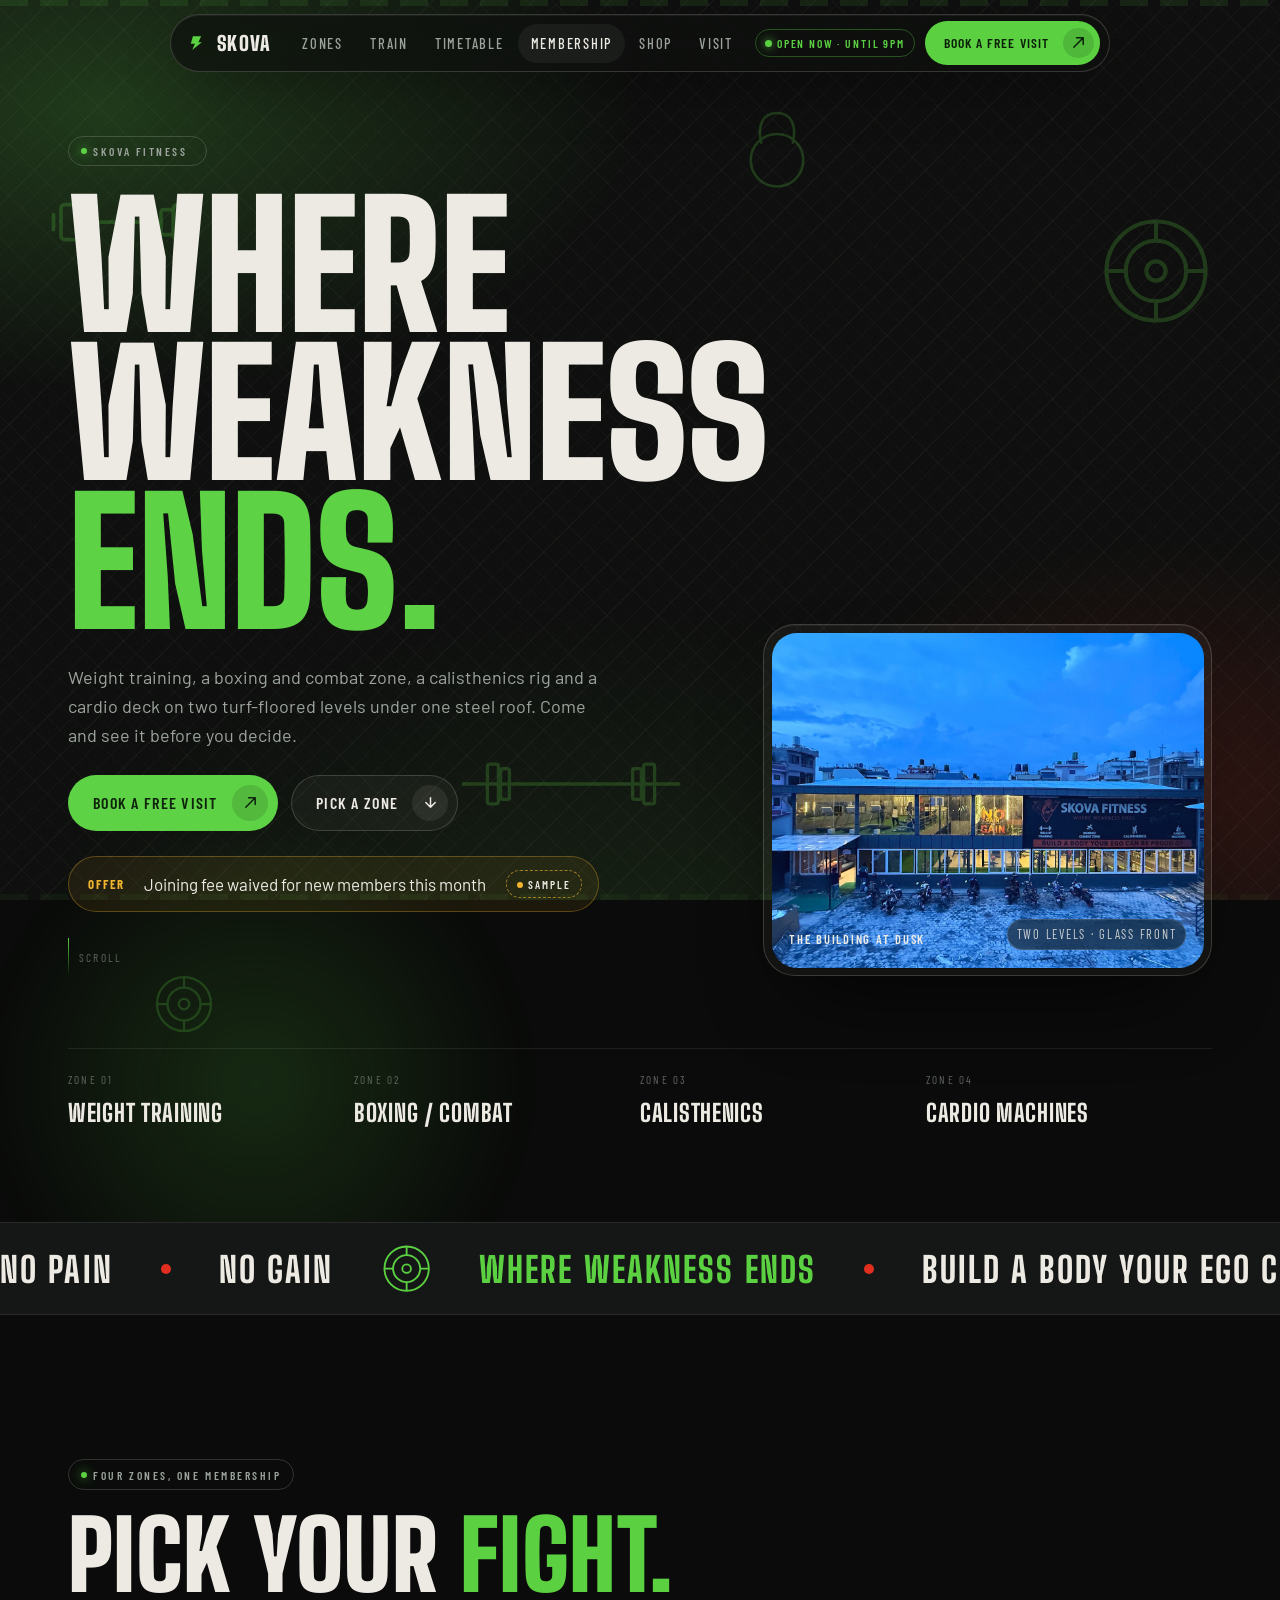
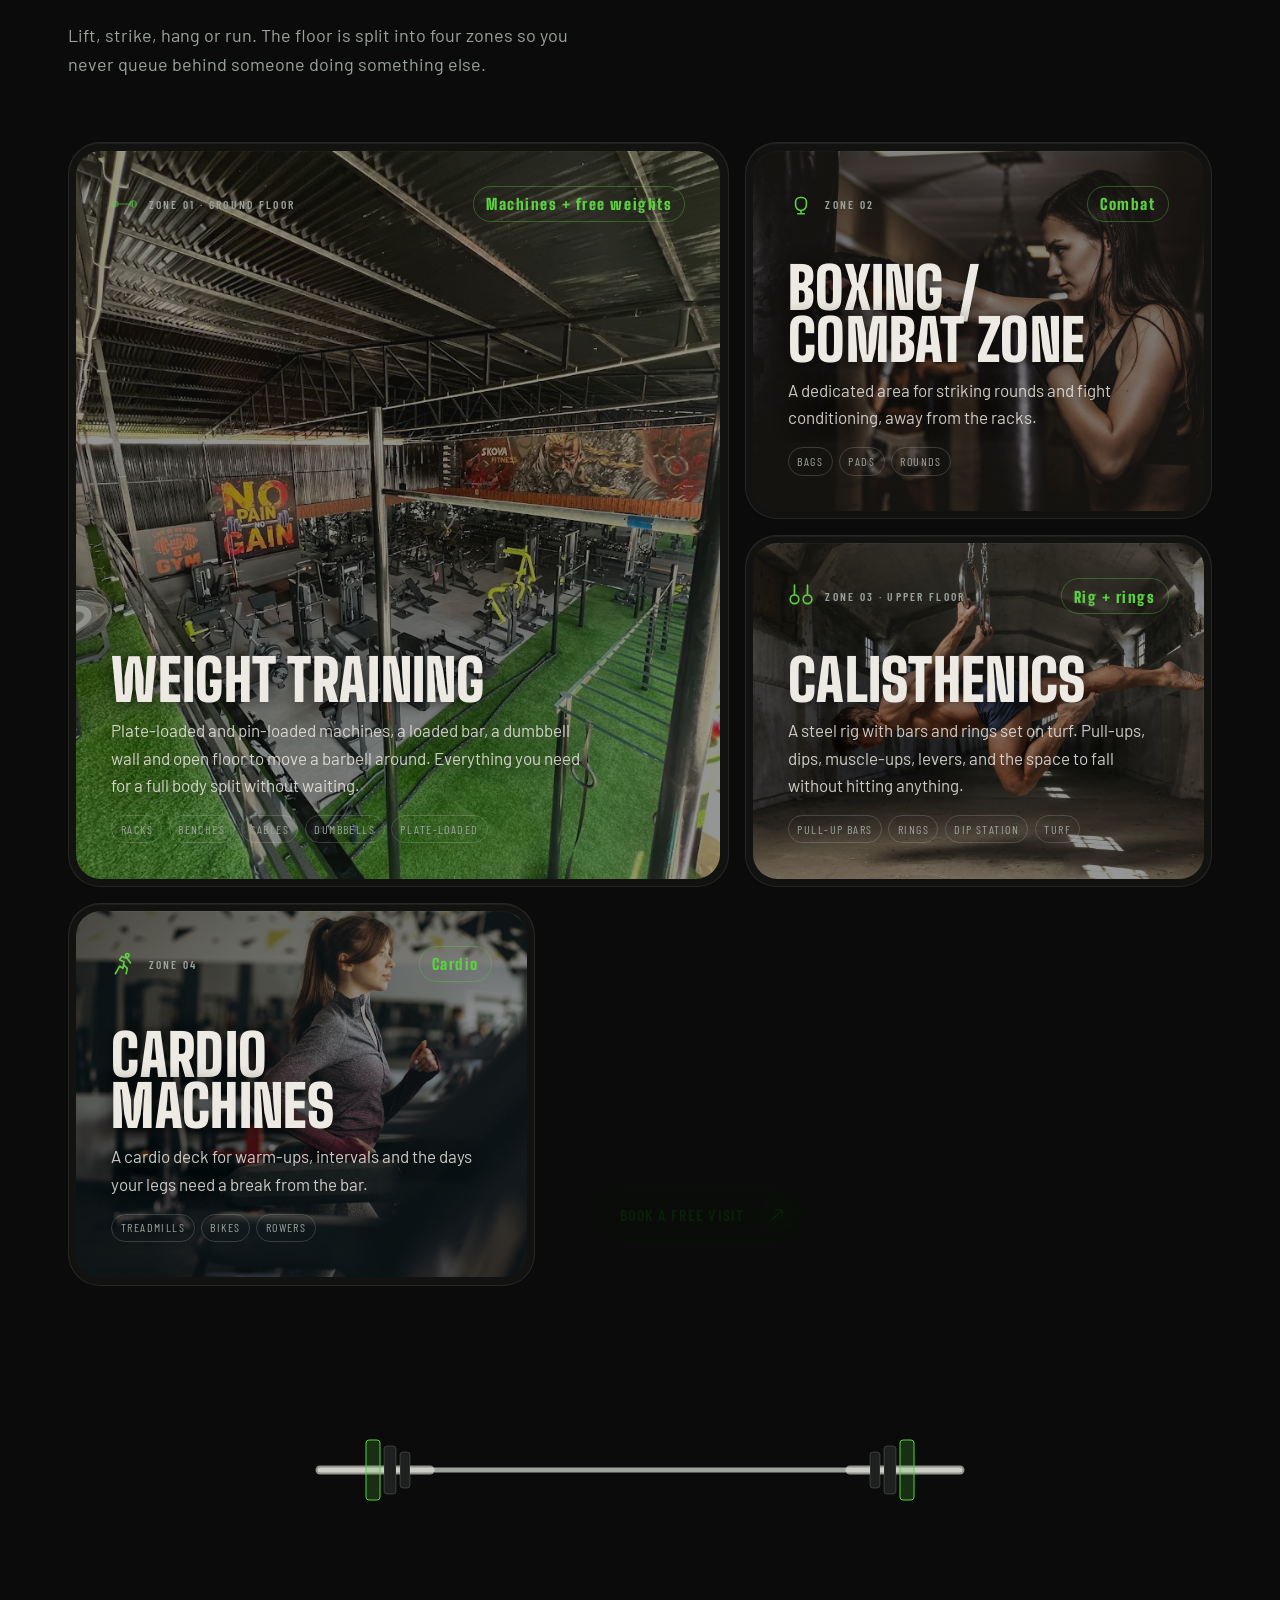
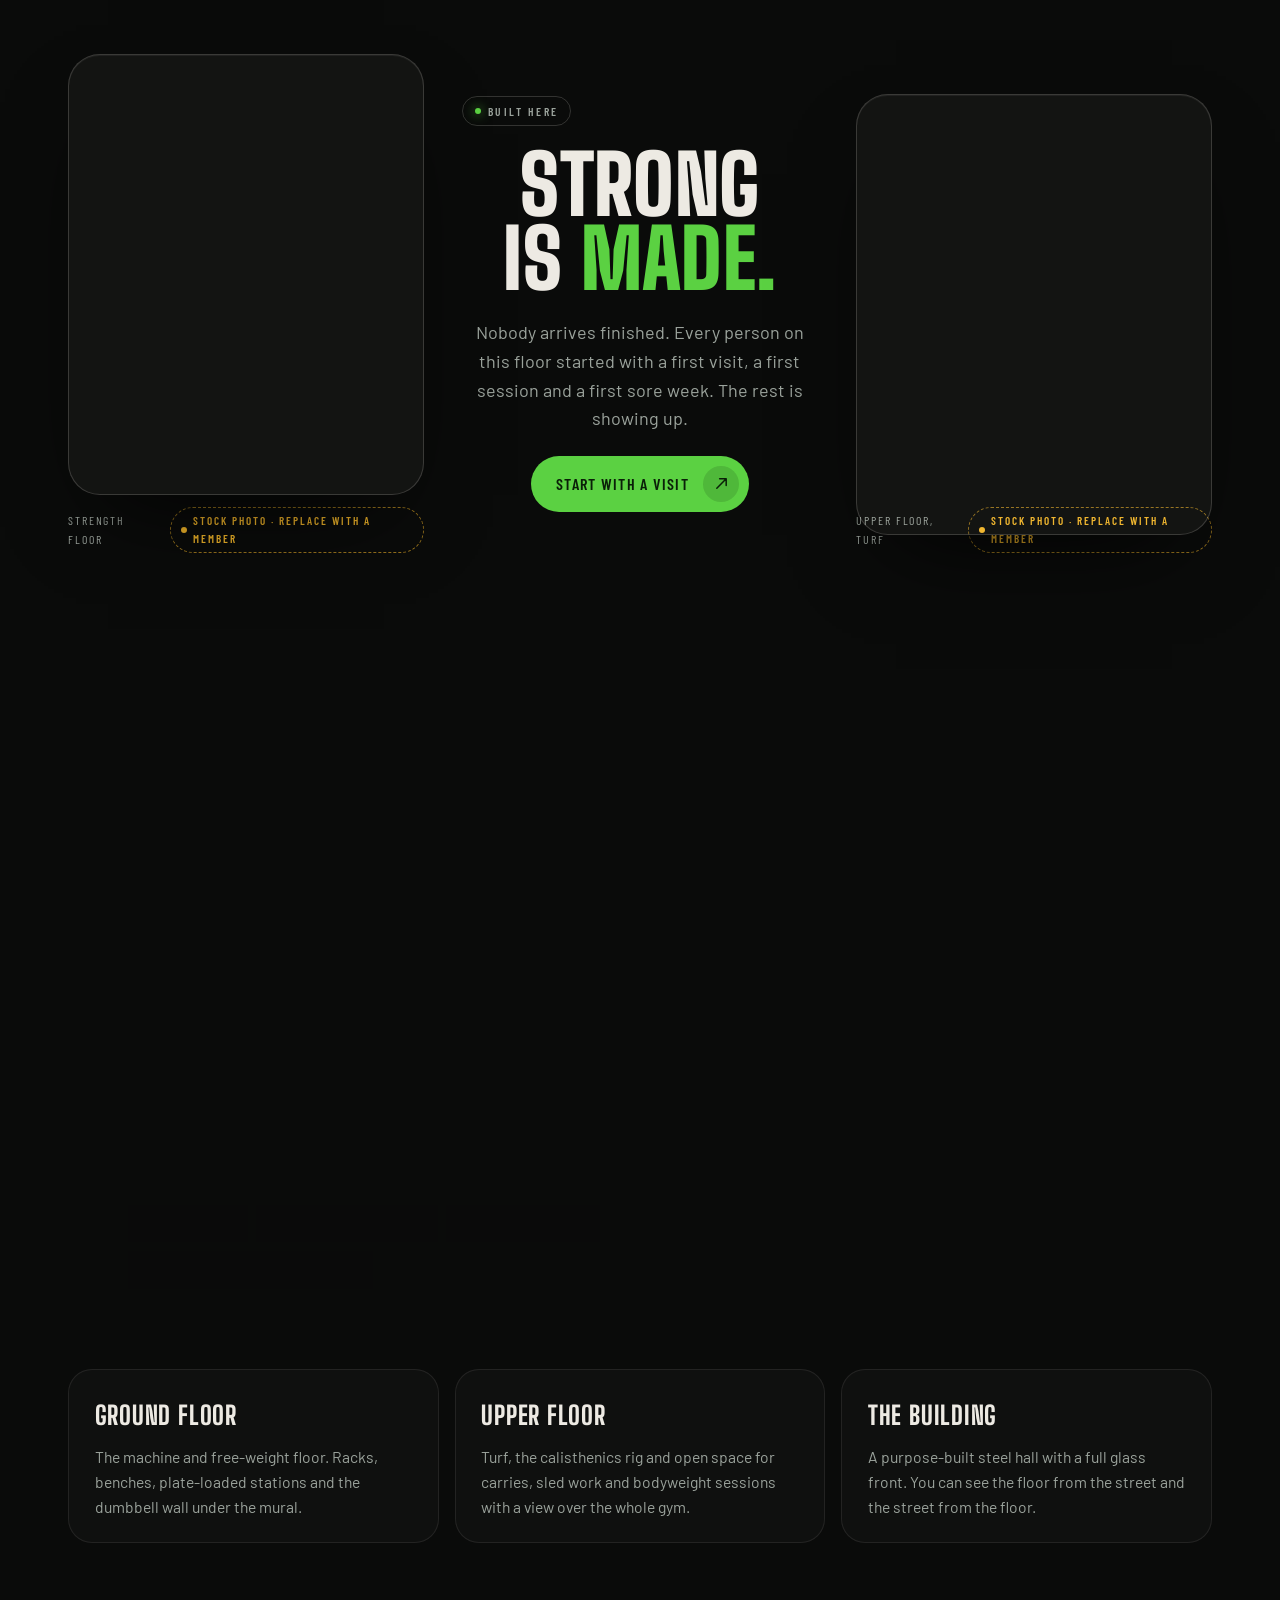
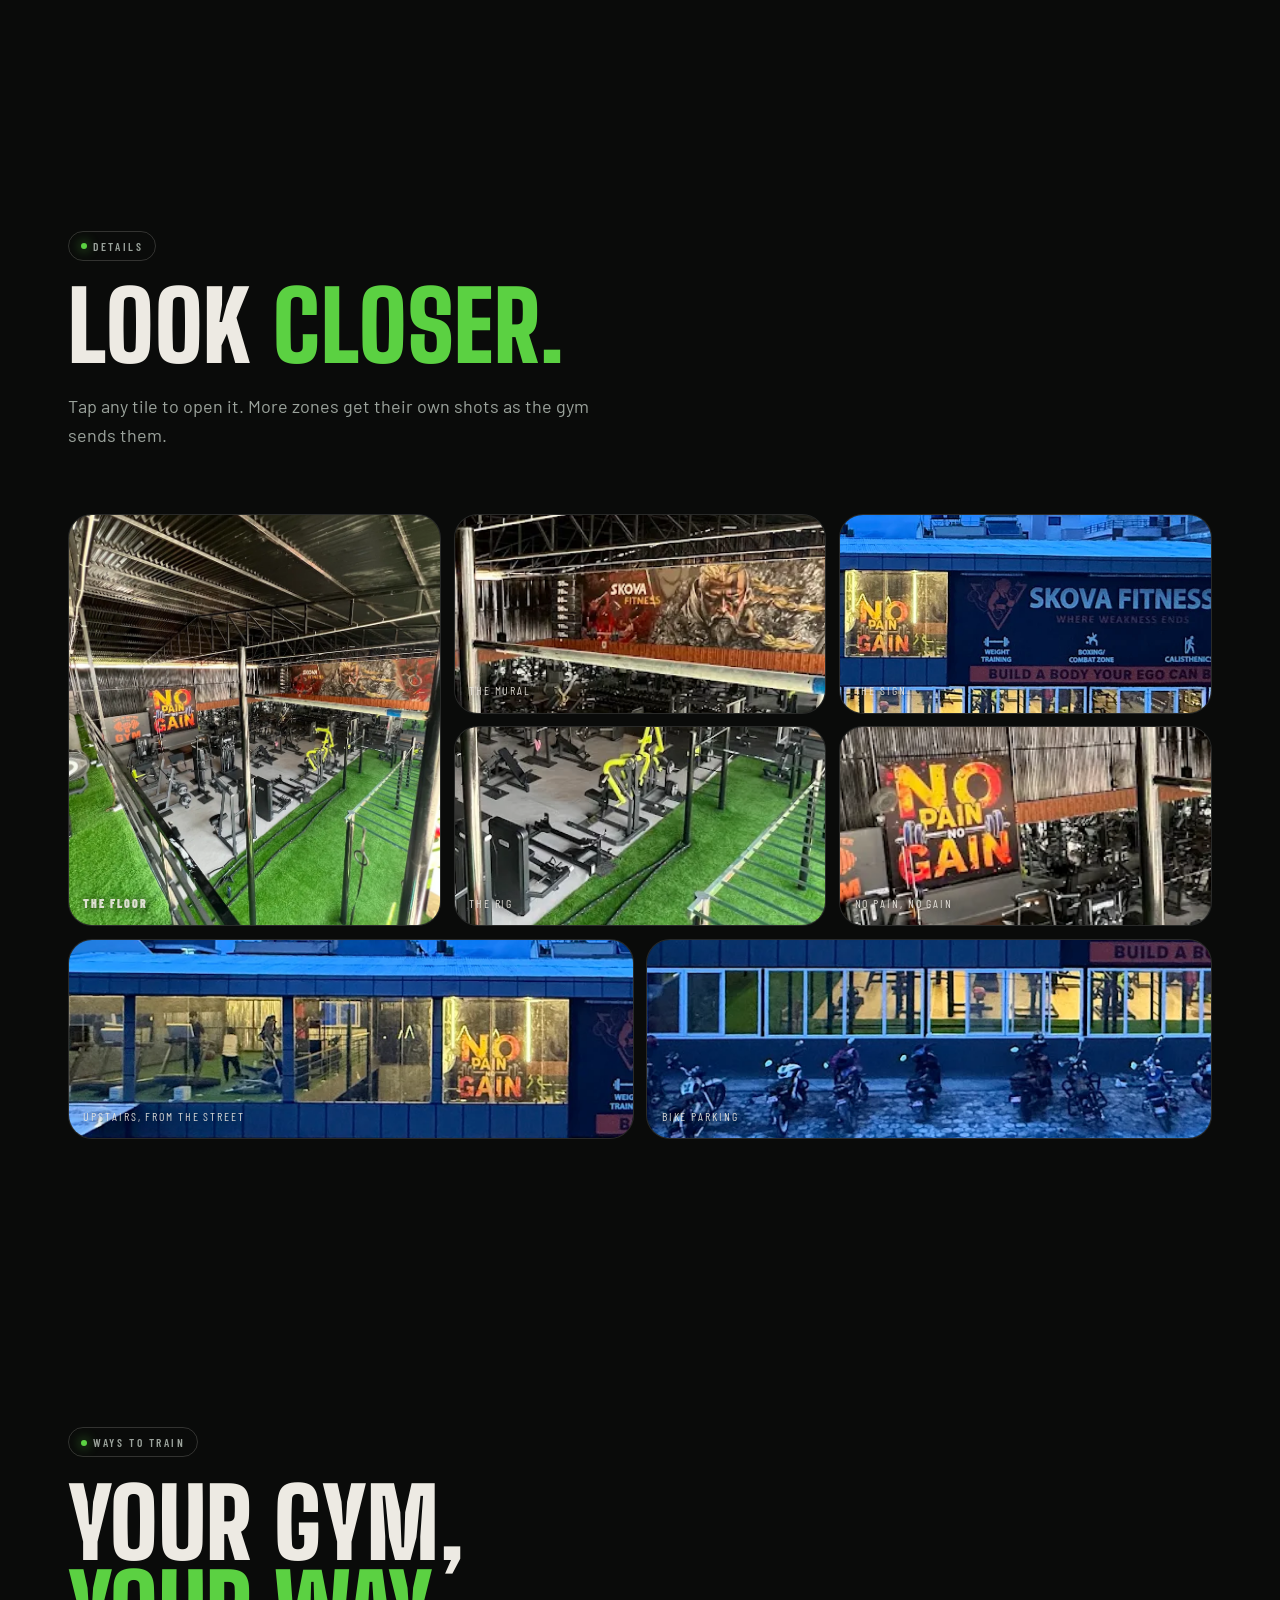
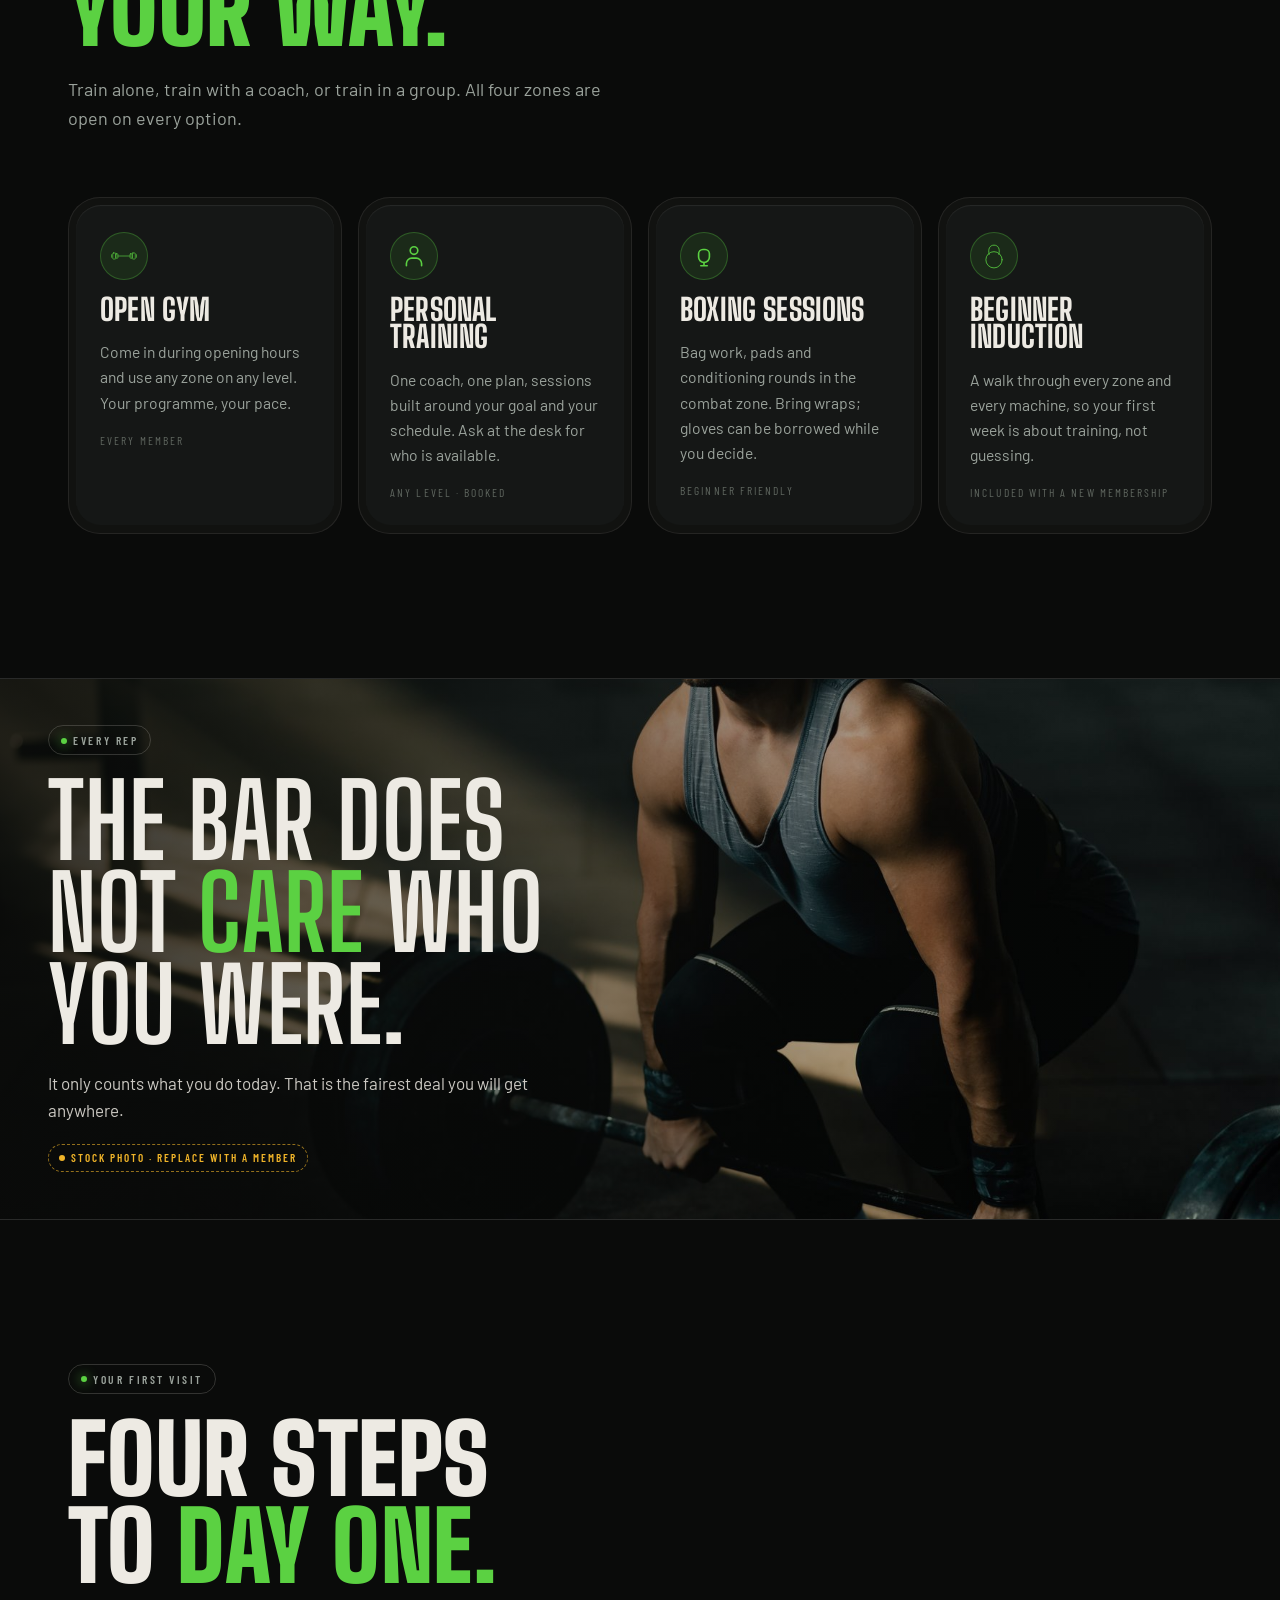
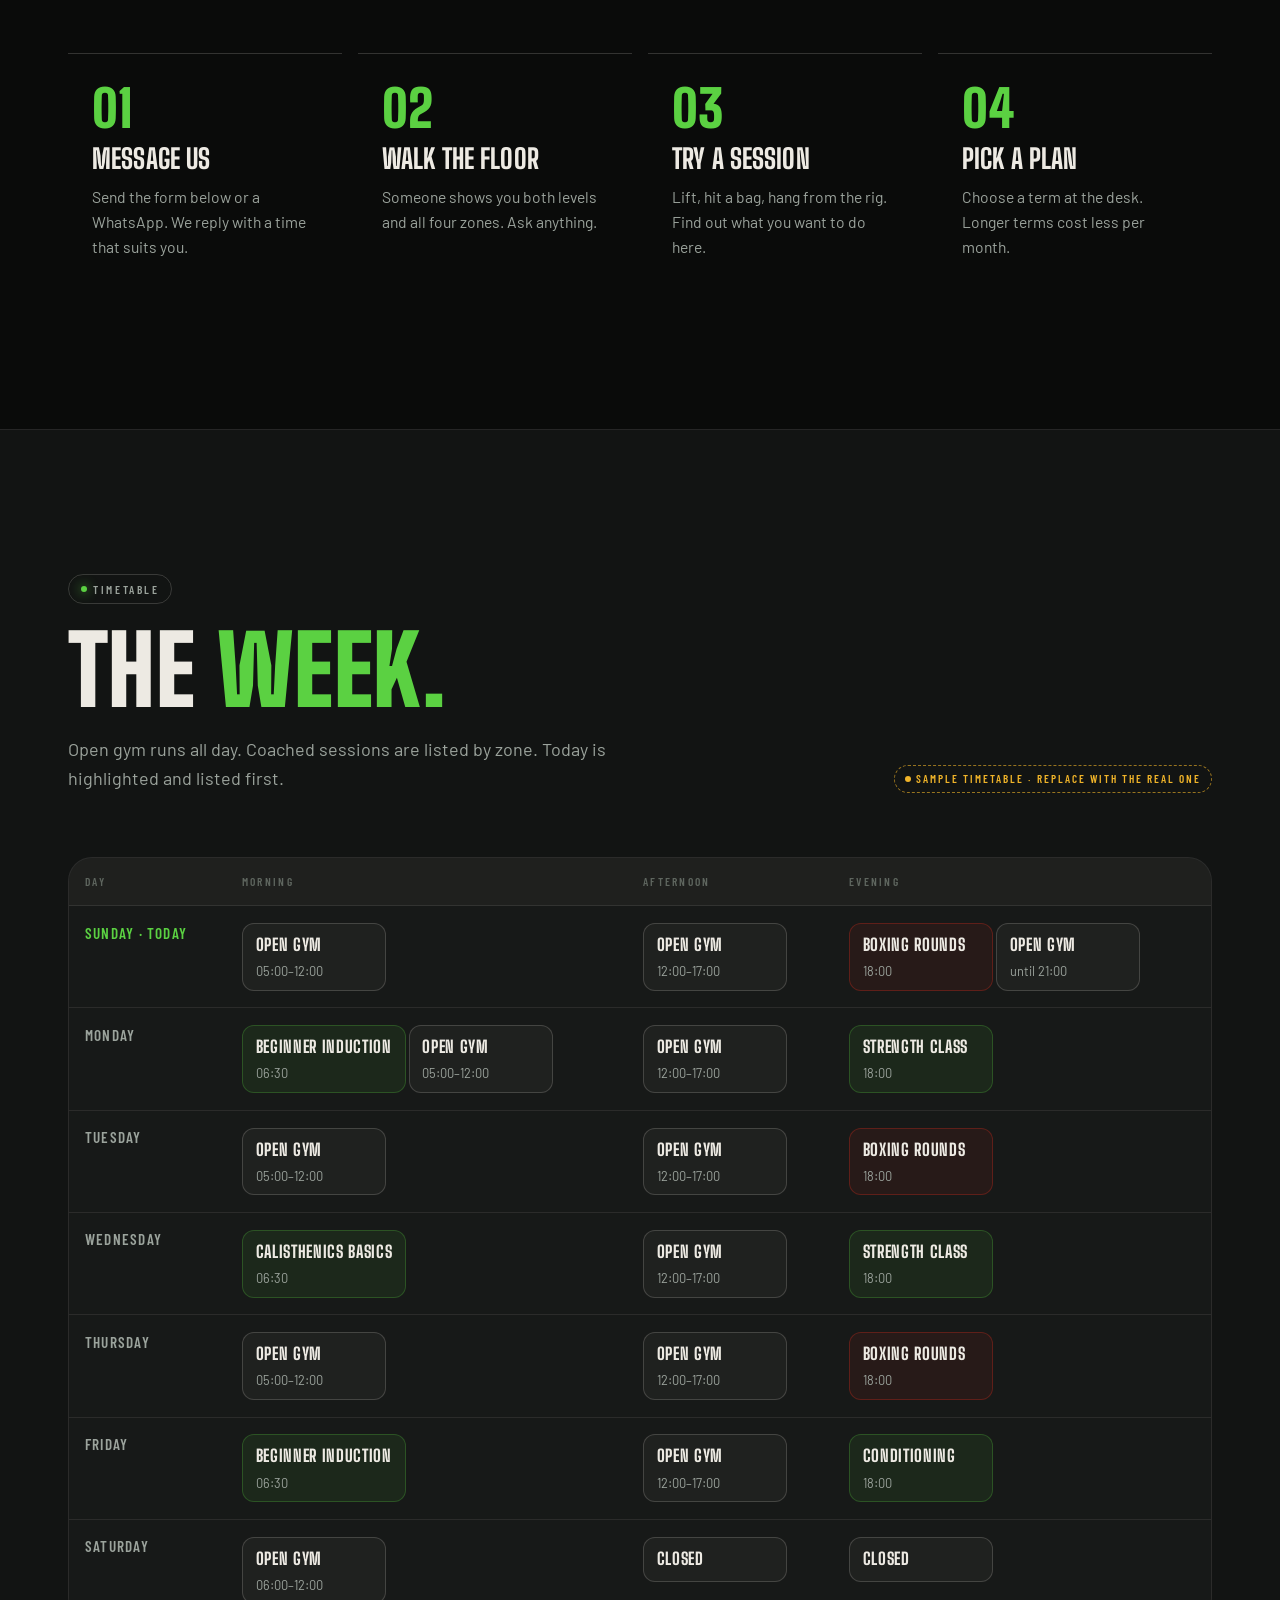
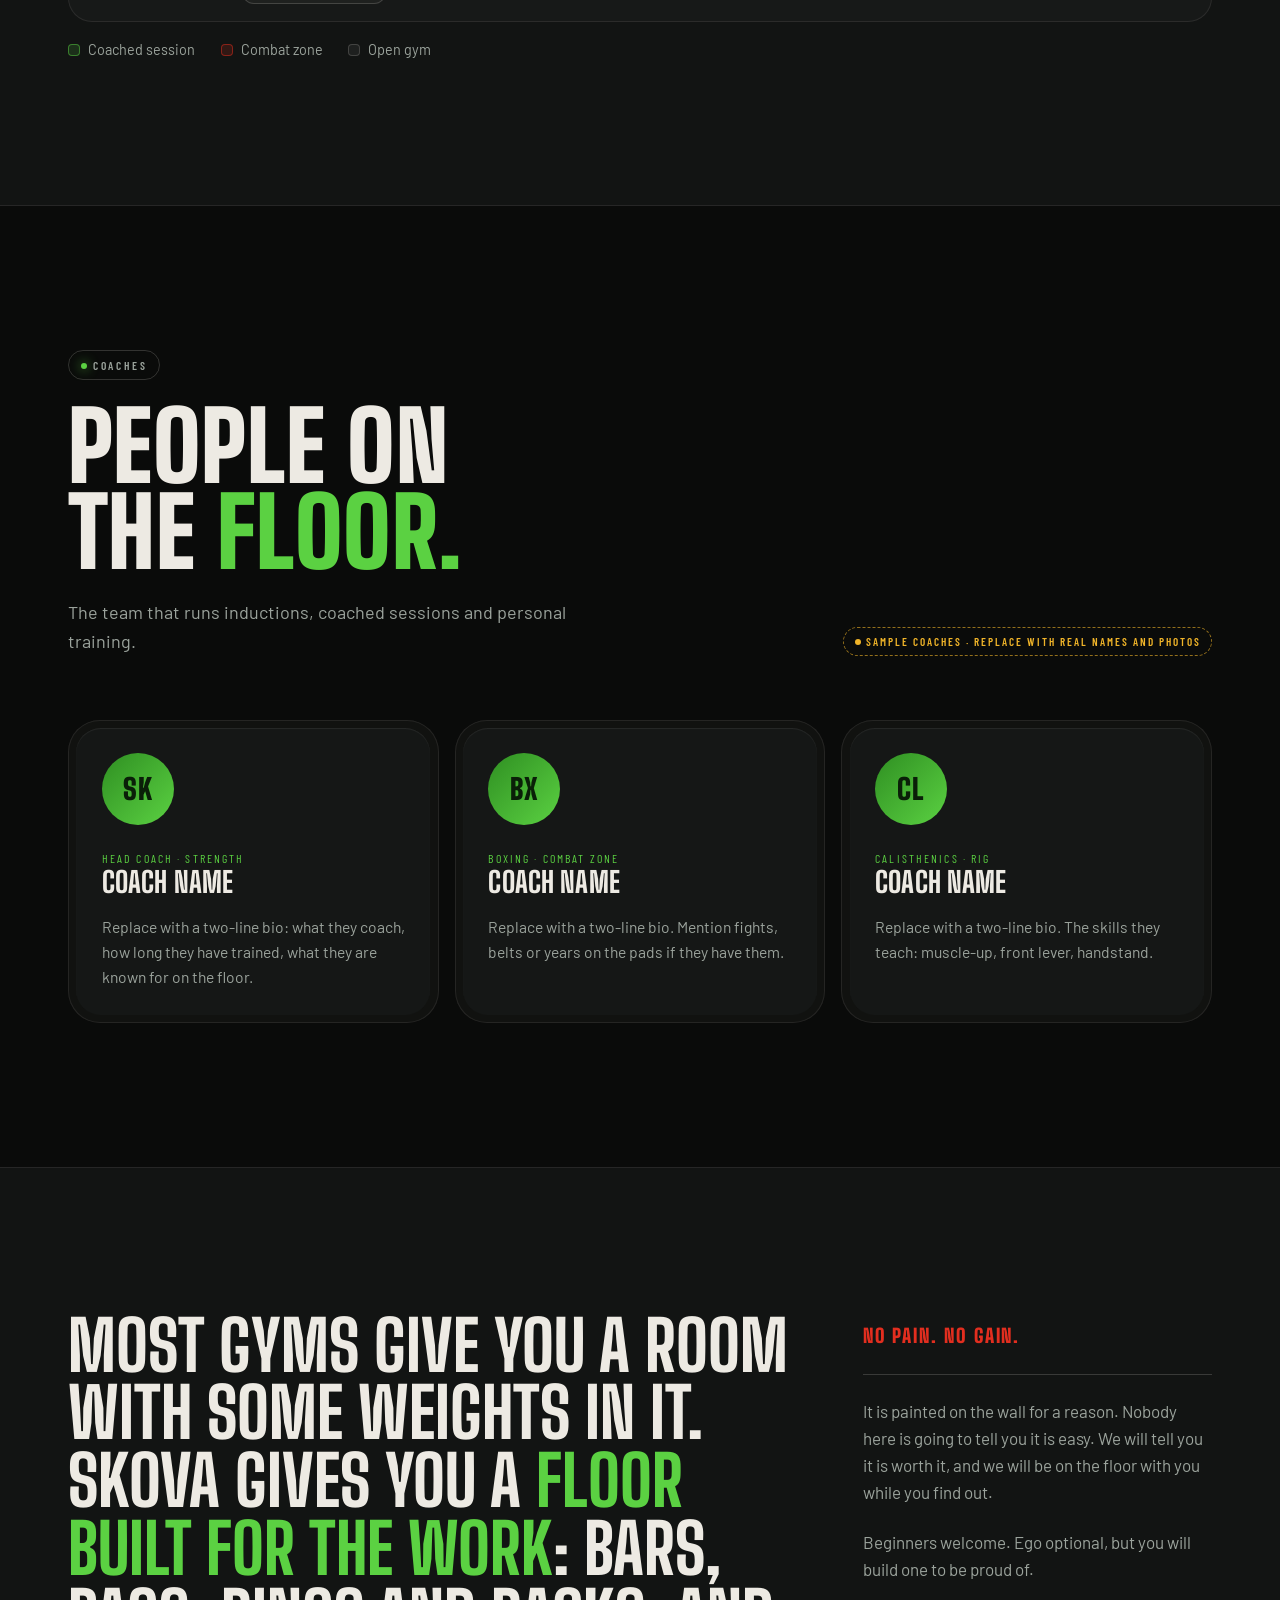
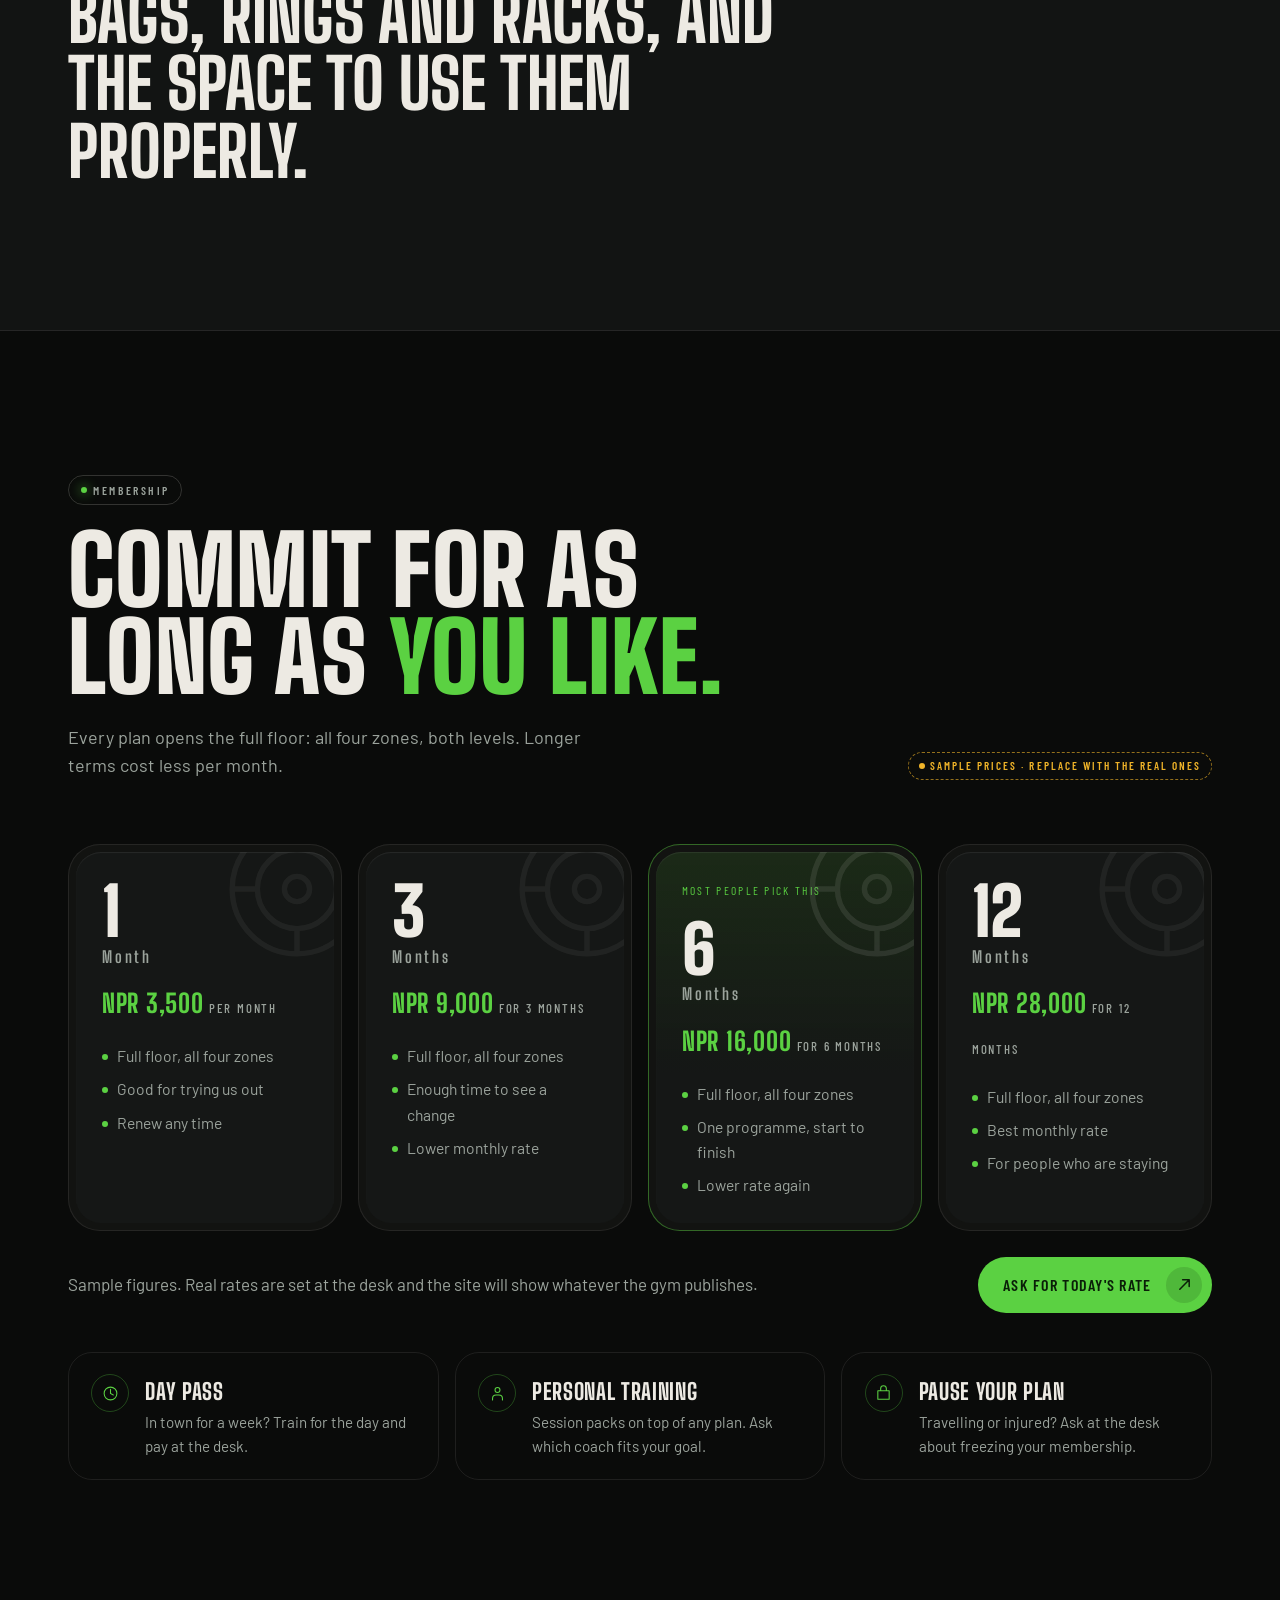
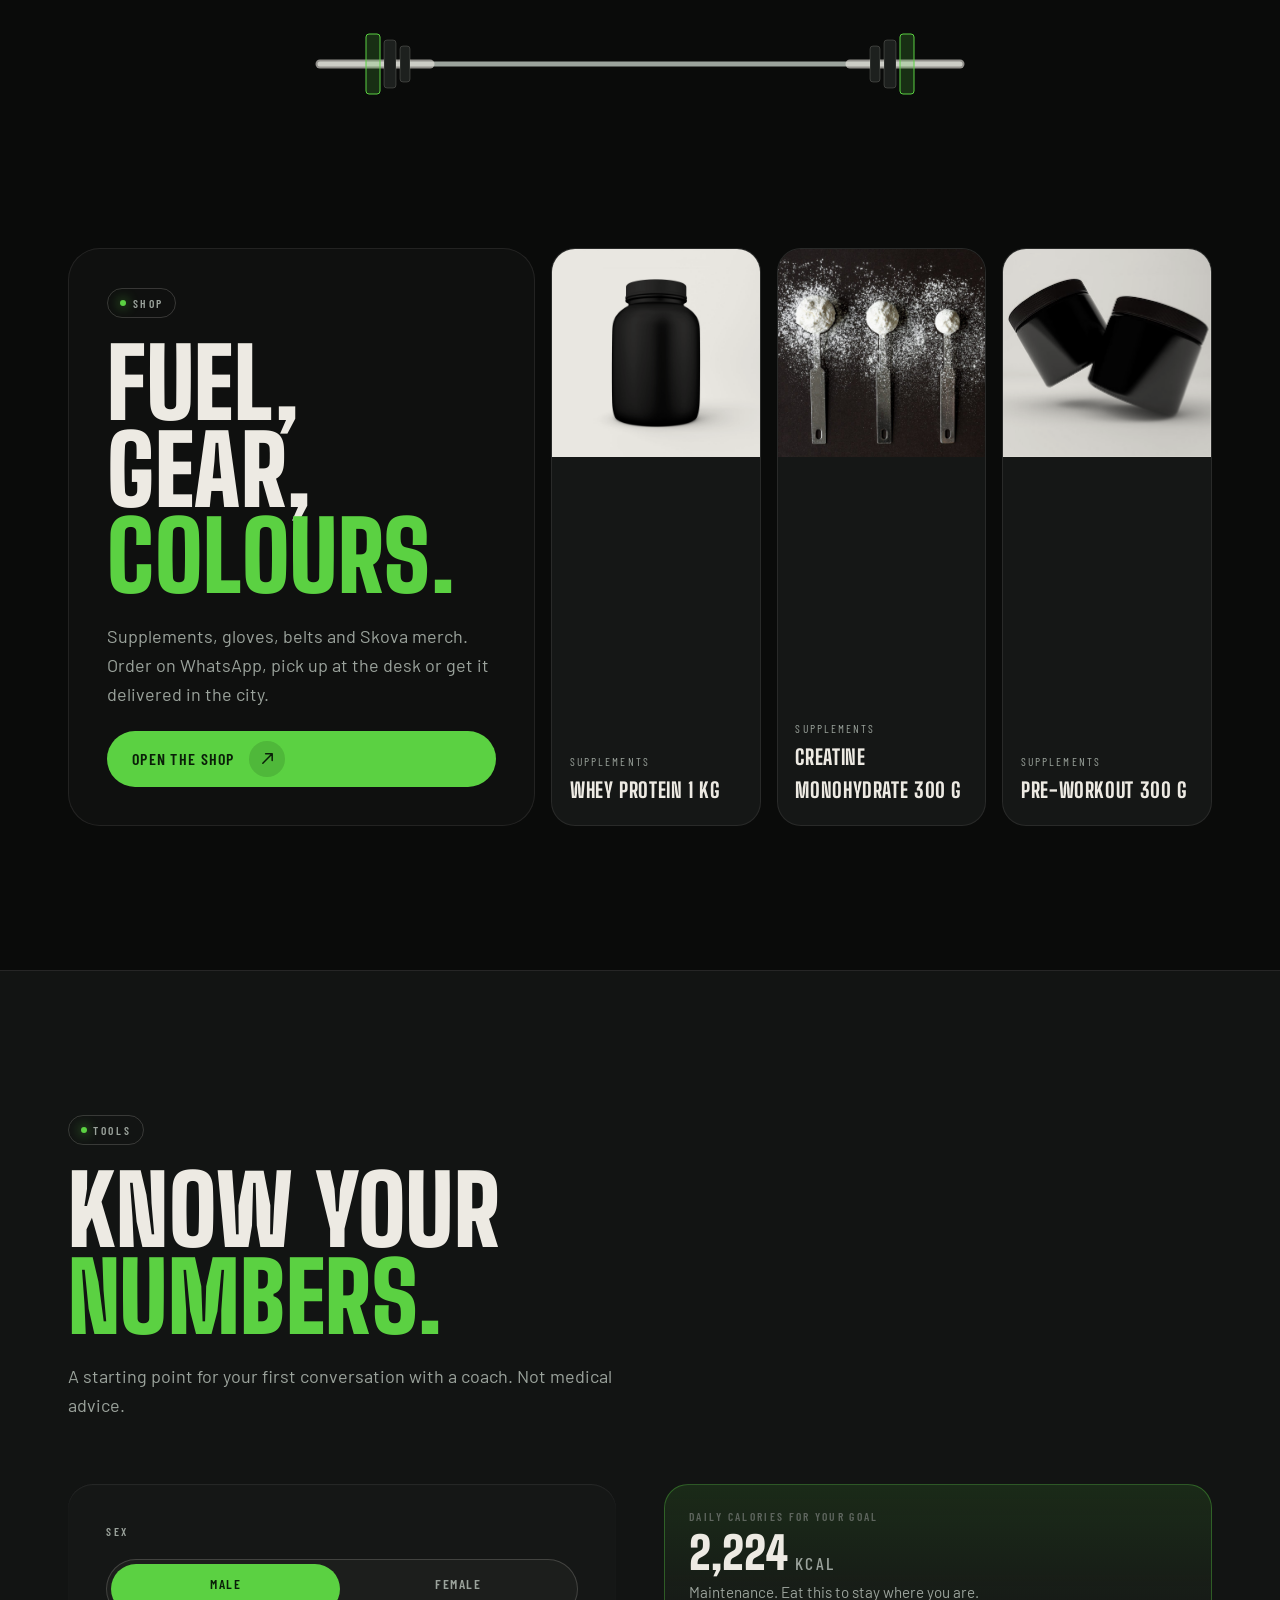
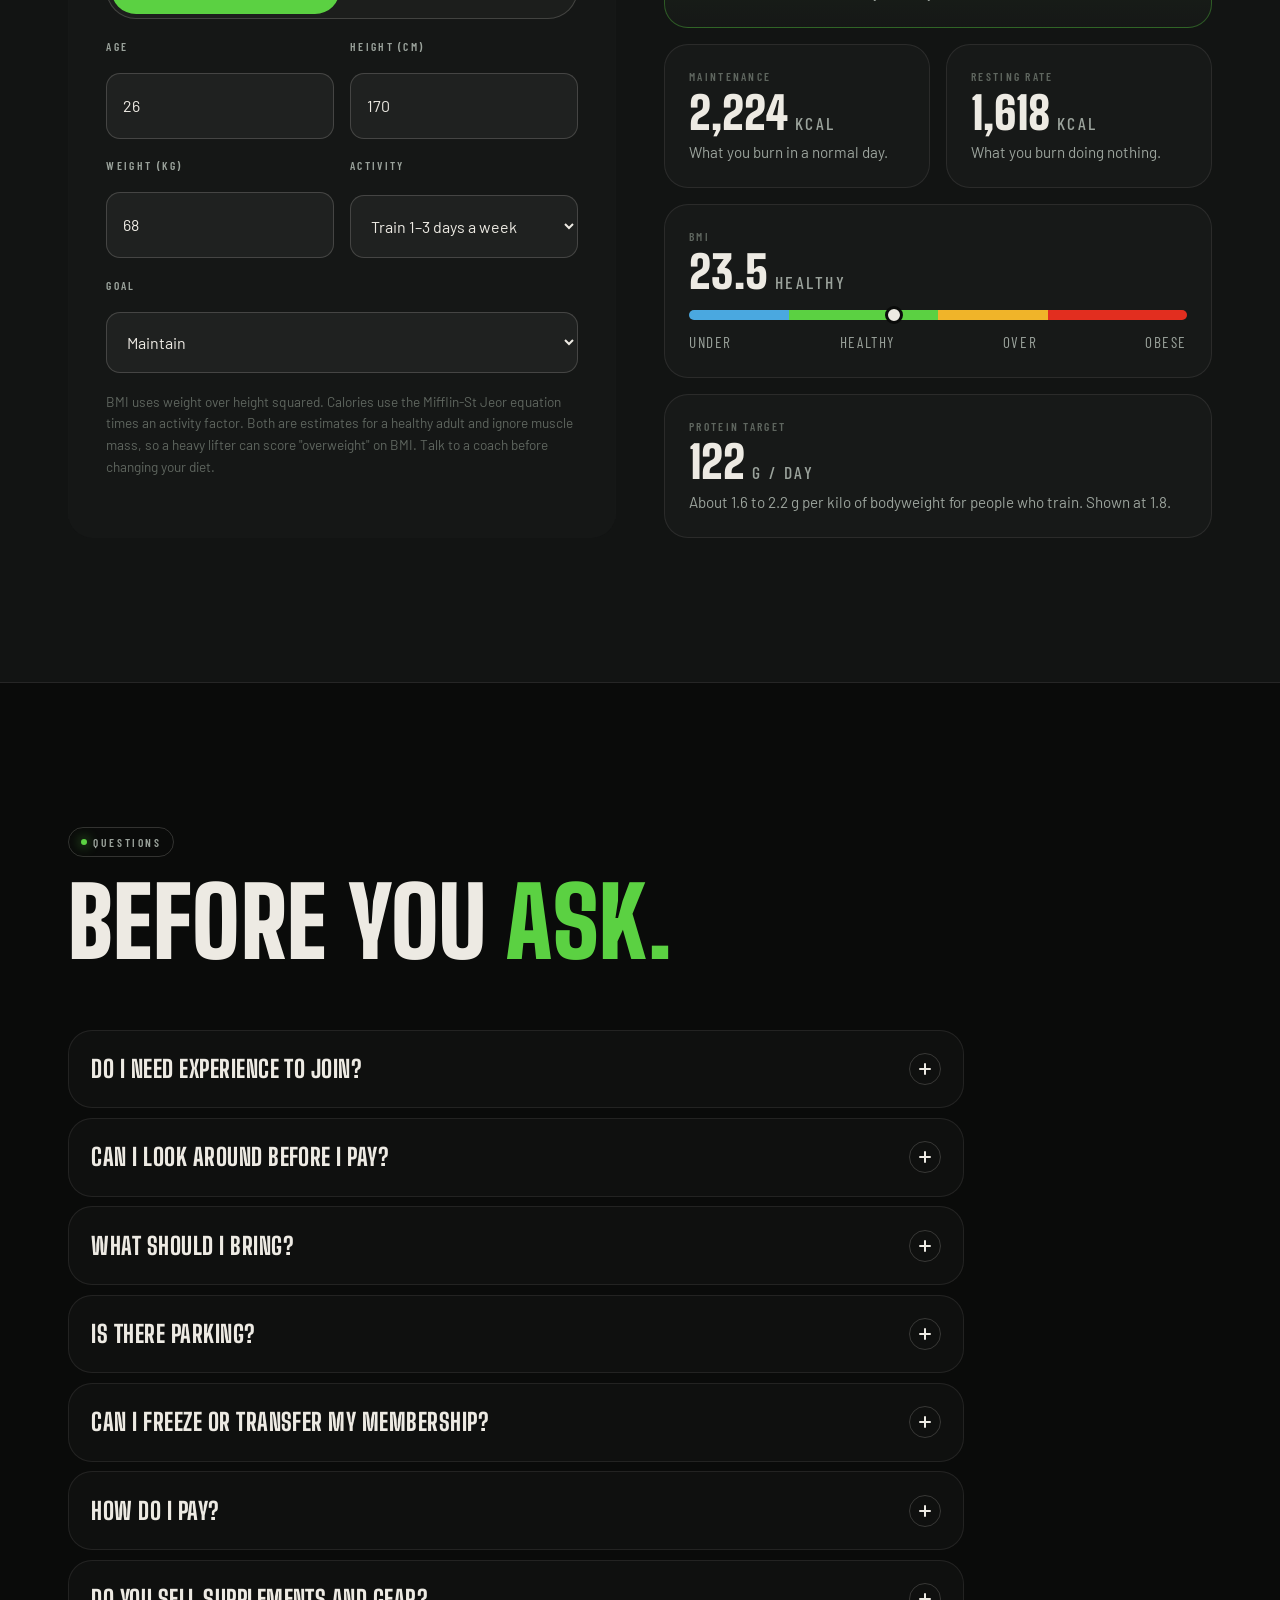
==== commit b54c0b86: "Update index.html" ====
--- a/index.html
+++ b/index.html
@@ -21,7 +21,7 @@
 .hero-glow{position:absolute;inset:auto auto -20% -10%;width:60vw;height:60vw;max-width:800px;max-height:800px;border-radius:50%;
   background:radial-gradient(closest-side,rgba(91,209,66,.16),transparent 70%);pointer-events:none;filter:blur(20px)}
 .hero .wrap{position:relative;z-index:1}
-.hero-grid{display:grid;grid-template-columns:repeat(12,1fr);gap:clamp(1.5rem,4vw,3rem);align-items:end}
+.hero-grid{display:grid;grid-template-columns:repeat(12,minmax(0,1fr));gap:clamp(1.5rem,4vw,3rem);align-items:end}
 .hero-copy{grid-column:1/8;display:grid;gap:1.6rem}
 .hero h1{font-size:clamp(4.4rem,13.5vw,13rem);font-weight:900;line-height:.86;letter-spacing:-.005em}
 .hero h1 .mask{display:block;overflow:hidden;padding-bottom:.06em;margin-bottom:-.06em}
@@ -31,7 +31,7 @@
 .hero h1 .accent{color:var(--turf)}
 @keyframes rise{from{transform:translateY(105%)}to{transform:none}}
 .hero-actions{display:flex;flex-wrap:wrap;gap:.8rem;align-items:center}
-.offer{display:flex;flex-wrap:wrap;align-items:center;gap:.8rem 1.2rem;padding:.8rem 1rem .8rem 1.2rem;border-radius:999px;background:rgba(240,180,41,.08);border:1px solid rgba(240,180,41,.3);width:max-content;max-width:100%}
+.offer{display:flex;flex-wrap:wrap;align-items:center;gap:.8rem 1.2rem;padding:.8rem 1rem .8rem 1.2rem;border-radius:999px;background:rgba(240,180,41,.08);border:1px solid rgba(240,180,41,.3);width:fit-content;max-width:100%}
 .offer b{font-family:var(--label);font-weight:700;letter-spacing:.14em;text-transform:uppercase;color:var(--amber);font-size:.8rem}
 .offer span{color:var(--bone)}
 .hero-photo{grid-column:8/13;position:relative}
@@ -46,7 +46,7 @@
 .zones-strip strong{font-family:var(--display);font-weight:800;font-size:1.5rem;text-transform:uppercase;letter-spacing:.03em;color:var(--bone)}
 
 /* zones bento */
-.bento{display:grid;grid-template-columns:repeat(12,1fr);grid-auto-rows:minmax(240px,auto);gap:1rem}
+.bento{display:grid;grid-template-columns:repeat(12,minmax(0,1fr));grid-auto-rows:minmax(240px,auto);gap:1rem}
 .cell{position:relative;background:rgba(237,234,227,.035);border:1px solid var(--line);border-radius:var(--r-xl);padding:.45rem;
   transition:transform .8s var(--ease),border-color .8s var(--ease);box-shadow:inset 0 1px 0 rgba(255,255,255,.05)}
 .cell:hover{transform:translateY(-4px);border-color:var(--line-strong)}
@@ -81,7 +81,7 @@
 .c5 .big-bolt{position:absolute;right:-6%;bottom:-18%;width:46%;color:rgba(10,31,8,.12);z-index:0;animation:floaty 7s ease-in-out infinite alternate}
 
 /* built here (athlete portraits) */
-.built-grid{display:grid;grid-template-columns:repeat(12,1fr);gap:clamp(1.2rem,3vw,2.5rem);align-items:center}
+.built-grid{display:grid;grid-template-columns:repeat(12,minmax(0,1fr));gap:clamp(1.2rem,3vw,2.5rem);align-items:center}
 .portrait{margin:0;grid-column:span 4;perspective:1200px}
 .portrait .frame{transform-style:preserve-3d;transition:transform .9s var(--ease);will-change:transform}
 .portrait .frame-in{aspect-ratio:4/5}
@@ -185,7 +185,7 @@
 
 /* manifesto */
 .manifesto{background:rgba(21,23,22,.82);border-block:1px solid var(--line)}
-.manifesto-grid{display:grid;grid-template-columns:repeat(12,1fr);gap:clamp(1.5rem,4vw,3rem);align-items:start}
+.manifesto-grid{display:grid;grid-template-columns:repeat(12,minmax(0,1fr));gap:clamp(1.5rem,4vw,3rem);align-items:start}
 .manifesto-grid .big{grid-column:1/9;font-family:var(--display);font-weight:800;font-size:clamp(2.4rem,5.4vw,4.6rem);line-height:.98;text-transform:uppercase;text-wrap:balance}
 .manifesto-grid .big em{font-style:normal;color:var(--turf)}
 .manifesto-grid .side{grid-column:9/13;display:grid;gap:1.4rem;padding-top:.6rem}
@@ -219,7 +219,7 @@
 .addon .glyph svg{width:17px;height:17px}
 
 /* shop teaser */
-.shop-teaser{display:grid;grid-template-columns:repeat(12,1fr);gap:1rem;align-items:stretch}
+.shop-teaser{display:grid;grid-template-columns:repeat(12,minmax(0,1fr));gap:1rem;align-items:stretch}
 .shop-teaser .lead{grid-column:1/6;display:grid;gap:1.4rem;align-content:center;padding:clamp(1.5rem,3vw,2.5rem);border:1px solid var(--line);border-radius:var(--r-xl);background:rgba(237,234,227,.025)}
 .shop-teaser .mini{grid-column:span 7;display:grid;grid-template-columns:repeat(3,1fr);gap:1rem}
 .mini-card{border:1px solid var(--line);border-radius:var(--r-lg);overflow:hidden;background:var(--steel);display:grid;grid-template-rows:1fr auto;text-decoration:none;transition:transform .8s var(--ease),border-color .8s var(--ease)}
@@ -235,7 +235,7 @@
 .mini-card .meta span{font-family:var(--label);font-size:.72rem;letter-spacing:.18em;text-transform:uppercase;color:var(--muted)}
 
 /* calculator */
-.calc{display:grid;grid-template-columns:repeat(12,1fr);gap:clamp(1.5rem,4vw,3rem)}
+.calc{display:grid;grid-template-columns:repeat(12,minmax(0,1fr));gap:clamp(1.5rem,4vw,3rem)}
 .calc-form{grid-column:1/7}
 .calc-out{grid-column:7/13;display:grid;gap:1rem;align-content:start}
 .stat{padding:1.4rem 1.5rem;border:1px solid var(--line);border-radius:var(--r-lg);background:rgba(237,234,227,.025);display:grid;gap:.3rem}
@@ -264,7 +264,7 @@
 .faq .a{padding:0 1.4rem 1.4rem;color:var(--muted);max-width:44rem}
 
 /* visit */
-.visit-grid{display:grid;grid-template-columns:repeat(12,1fr);gap:clamp(1.5rem,4vw,3rem)}
+.visit-grid{display:grid;grid-template-columns:repeat(12,minmax(0,1fr));gap:clamp(1.5rem,4vw,3rem)}
 .visit-info{grid-column:1/6;display:grid;gap:1.6rem;align-content:start}
 .visit-info dl{margin:0;display:grid;gap:1.1rem}
 .visit-info dt{font-family:var(--label);font-weight:600;font-size:.72rem;letter-spacing:.2em;text-transform:uppercase;color:var(--dim)}
@@ -291,7 +291,7 @@
   .shop-teaser .lead,.shop-teaser .mini{grid-column:1/13}
   .visit-info,.form-shell,.calc-form,.calc-out{grid-column:1/13}
   .floor-notes{grid-template-columns:1fr}
-  .floor .frame-in{aspect-ratio:auto;height:70vh;min-height:520px}
+  .floor .frame-in{aspect-ratio:auto;height:min(70vh,640px);min-height:420px}
   .gallery{grid-template-columns:repeat(4,1fr);grid-auto-rows:170px}
   .tile.w3{grid-column:span 2}
 }
@@ -302,13 +302,33 @@
   .zones-strip{grid-template-columns:1fr 1fr}
   .zones-strip strong{font-size:1.2rem}
   .floor-copy{position:static;padding:1.4rem .4rem 0}
-  .floor .frame-in{height:60vh;min-height:380px}
+  .floor .frame-in{height:min(60vh,520px);min-height:360px}
+  .floor .frame-in img{object-position:60% 35%}
   .cell-in{gap:1.8rem}
   .gallery{grid-template-columns:repeat(2,1fr);grid-auto-rows:150px}
   .tile.w2,.tile.w3{grid-column:span 2}
   .tile.h2{grid-row:span 1}
+  .tile .crop img{transform:scale(min(var(--z,1),1.5))}
+  .tile:hover .crop img{transform:scale(min(var(--z,1),1.5))}
   .faq summary{font-size:1.25rem}
-  .band .media{height:70vh}
+  /* timetable becomes stacked day cards */
+  .tt-wrap{overflow:visible;border:0;background:transparent}
+  .tt{min-width:0;display:block}
+  .tt thead{display:none}
+  .tt tbody{display:grid;gap:.6rem}
+  .tt tr{display:block;border:1px solid var(--line);border-radius:var(--r-lg);background:rgba(237,234,227,.03);padding:.9rem 1rem}
+  .tt td{display:block;padding:.25rem 0;border:0}
+  .tt td:first-child{font-size:.78rem;letter-spacing:.18em;padding-bottom:.5rem;border-bottom:1px solid var(--line);margin-bottom:.4rem}
+  .tt td:not(:first-child){display:flex;flex-wrap:wrap;gap:.35rem;align-items:flex-start}
+  .tt td:not(:first-child)::before{content:attr(data-part);flex:0 0 100%;font-family:var(--label);font-size:.68rem;letter-spacing:.18em;text-transform:uppercase;color:var(--dim);margin-top:.35rem}
+  .tt td:not(:first-child):empty{display:none}
+  .tt .slot{min-width:0;flex:1 1 40%}
+  .band .media{height:min(62vh,540px)}
+  .band img{object-position:68% 30%}
+  .band-copy h2{font-size:clamp(2.6rem,12vw,4rem)}
+  .hero h1{font-size:clamp(3.6rem,19vw,6rem)}
+  .h2{font-size:clamp(2.6rem,12vw,4rem)}
+  .built-copy .h2{font-size:clamp(2.6rem,12vw,4rem)}
 }
 @media (prefers-reduced-motion:reduce){
   .hero h1 .line,.scroll-cue i,.c5 .big-bolt,.plan .plate-spin,.band img{animation:none}
@@ -938,7 +958,7 @@
       var row = tt.data.filter(function(r){ return r.day === d; })[0]; if (!row) return;
       var tr = document.createElement("tr"); if (d === now.day) tr.className = "today";
       var cells = ["morning","afternoon","evening"].map(function(k){
-        return "<td>" + (row[k] || []).map(function(sl){ return "<span class='slot " + esc(sl.type || "open") + "'><b>" + esc(sl.name) + "</b>" + (sl.time ? "<small>" + esc(sl.time) + "</small>" : "") + "</span>"; }).join(" ") + "</td>";
+        return "<td data-part='" + k + "'>" + (row[k] || []).map(function(sl){ return "<span class='slot " + esc(sl.type || "open") + "'><b>" + esc(sl.name) + "</b>" + (sl.time ? "<small>" + esc(sl.time) + "</small>" : "") + "</span>"; }).join(" ") + "</td>";
       }).join("");
       tr.innerHTML = "<td>" + DAY_NAMES[d] + (d === now.day ? " · today" : "") + "</td>" + cells;
       tbody.appendChild(tr);
--- a/css/site.css
+++ b/css/site.css
@@ -1,238 +1,238 @@
-/* Skova Fitness — shared styles for every page */
-:root{
-  color-scheme:dark;
-  --ink:#0a0b0a;
-  --steel:#151716;
-  --steel-2:#1d201e;
-  --bone:#edeae3;
-  --muted:#9ba39c;
-  --dim:#5f665f;
-  --line:rgba(237,234,227,.09);
-  --line-strong:rgba(237,234,227,.18);
-  --turf:#5bd142;
-  --turf-ink:#0a1f08;
-  --turf-deep:#2f8f22;
-  --signal:#e22e1f;
-  --amber:#f0b429;
-  --ease:cubic-bezier(.32,.72,0,1);
-  --spring:cubic-bezier(.34,1.56,.64,1);
-  --r-xl:2rem;
-  --r-lg:1.5rem;
-  --gutter:clamp(16px,4vw,48px);
-  --display:"Big Shoulders Display","Barlow Condensed","Arial Narrow",sans-serif;
-  --body:"Barlow","Segoe UI",system-ui,sans-serif;
-  --label:"Barlow Condensed","Barlow","Arial Narrow",sans-serif;
-}
-*{box-sizing:border-box}
-html{scroll-behavior:smooth;-webkit-text-size-adjust:100%}
-html,body{margin:0}
-html{background:var(--ink)}
-body{background:transparent;color:var(--bone);font-family:var(--body);font-size:1.0625rem;line-height:1.6;overflow-x:hidden}
-img{max-width:100%;display:block}
-a{color:inherit}
-h1,h2,h3,h4{margin:0;font-family:var(--display);text-transform:uppercase;line-height:.9;letter-spacing:.005em;text-wrap:balance}
-p{margin:0}
-::selection{background:var(--turf);color:var(--turf-ink)}
-:focus-visible{outline:2px solid var(--turf);outline-offset:4px;border-radius:4px}
-[hidden]{display:none!important}
-
-.grain{position:fixed;inset:0;pointer-events:none;z-index:40;opacity:.045;mix-blend-mode:screen;
-  background-image:url("data:image/svg+xml,%3Csvg xmlns='http://www.w3.org/2000/svg' width='160' height='160'%3E%3Cfilter id='n'%3E%3CfeTurbulence type='fractalNoise' baseFrequency='.9' numOctaves='2' stitchTiles='stitch'/%3E%3C/filter%3E%3Crect width='160' height='160' filter='url(%23n)'/%3E%3C/svg%3E");
-  background-size:160px 160px}
-
-/* gym backdrop: blurred floor photo, steel plate texture, light spill from the turf and the sign */
-.bg{position:fixed;inset:0;z-index:-1;overflow:hidden;background:var(--ink);pointer-events:none}
-.bg::before{content:"";position:absolute;inset:-4%;background:var(--bg) center 30%/cover no-repeat;opacity:.72}
-.bg::after{content:"";position:absolute;inset:0;
-  background:
-    radial-gradient(60% 45% at 8% 12%,rgba(91,209,66,.22),transparent 70%),
-    radial-gradient(45% 40% at 92% 88%,rgba(226,46,31,.16),transparent 70%),
-    radial-gradient(70% 60% at 50% 110%,rgba(91,209,66,.10),transparent 70%),
-    repeating-linear-gradient(135deg,rgba(237,234,227,.035) 0 1px,transparent 1px 18px),
-    repeating-linear-gradient(45deg,rgba(237,234,227,.025) 0 1px,transparent 1px 18px),
-    linear-gradient(180deg,rgba(10,11,10,.62) 0%,rgba(10,11,10,.45) 35%,rgba(10,11,10,.55) 70%,rgba(10,11,10,.82) 100%)}
-.bg .rail{position:absolute;left:0;right:0;height:6px;background:repeating-linear-gradient(90deg,var(--turf) 0 28px,transparent 28px 40px);opacity:.28}
-.bg .rail.top{top:0}.bg .rail.bottom{bottom:0}
-.band-steel{background:rgba(21,23,22,.82);border-block:1px solid var(--line);backdrop-filter:none}
-.marquee{background:rgba(21,23,22,.9)}
-
-/* scroll progress (CSS scroll-driven where supported, otherwise hidden) */
-.progress{position:fixed;top:0;left:0;right:0;height:3px;z-index:70;background:var(--turf);transform-origin:0 50%;transform:scaleX(0);pointer-events:none;box-shadow:0 0 12px var(--turf)}
-@supports (animation-timeline: scroll()){
-  .progress{animation:grow linear both;animation-timeline:scroll(root)}
-  @keyframes grow{from{transform:scaleX(0)}to{transform:scaleX(1)}}
-}
-
-.wrap{width:min(1240px,100%);margin-inline:auto;padding-inline:var(--gutter)}
-.eyebrow{display:inline-flex;width:max-content;max-width:100%;justify-self:start;align-items:center;gap:.6em;font-family:var(--label);font-weight:600;font-size:.72rem;letter-spacing:.22em;text-transform:uppercase;color:var(--muted);
-  border:1px solid var(--line-strong);border-radius:999px;padding:.45em 1em .4em}
-.eyebrow::before{content:"";width:6px;height:6px;border-radius:50%;background:var(--turf);box-shadow:0 0 12px var(--turf)}
-.lede{color:var(--muted);max-width:34rem;font-size:1.125rem}
-.section{padding-block:clamp(5rem,12vw,9rem)}
-.section-head{display:grid;gap:1.4rem;max-width:44rem;margin-bottom:clamp(2.5rem,6vw,4rem)}
-.section-head.row{max-width:none;grid-template-columns:1fr auto;align-items:end}
-.section-head.row > div{display:grid;gap:1.4rem;max-width:44rem}
-.h2{font-size:clamp(3rem,7.5vw,6rem);font-weight:900}
-.h2 em{font-style:normal;color:var(--turf)}
-.sample{display:inline-flex;align-items:center;gap:.5em;font-family:var(--label);font-weight:600;font-size:.7rem;letter-spacing:.18em;text-transform:uppercase;color:var(--amber);border:1px dashed rgba(240,180,41,.6);border-radius:999px;padding:.4em .9em .35em;width:max-content;max-width:100%}
-.sample::before{content:"";width:6px;height:6px;border-radius:50%;background:var(--amber);flex:none}
-
-/* buttons */
-.btn{display:inline-flex;align-items:center;gap:.9rem;padding:.55rem .55rem .55rem 1.5rem;border-radius:999px;border:1px solid transparent;
-  font-family:var(--label);font-weight:600;font-size:1rem;letter-spacing:.08em;text-transform:uppercase;text-decoration:none;cursor:pointer;
-  transition:transform .6s var(--ease),background .6s var(--ease),border-color .6s var(--ease),color .6s var(--ease);will-change:transform}
-.btn:active{transform:scale(.98)}
-.btn .ic{display:grid;place-items:center;width:2.25rem;height:2.25rem;border-radius:50%;transition:transform .6s var(--ease);flex:none}
-.btn .ic svg{width:15px;height:15px}
-.btn:hover .ic{transform:translate(2px,-2px) scale(1.06)}
-.btn-primary{background:var(--turf);color:var(--turf-ink)}
-.btn-primary .ic{background:rgba(10,31,8,.14)}
-.btn-primary:hover{background:#6ee055}
-.btn-ghost{background:rgba(237,234,227,.04);color:var(--bone);border-color:var(--line-strong)}
-.btn-ghost .ic{background:rgba(237,234,227,.08)}
-.btn-ghost:hover{border-color:rgba(237,234,227,.4)}
-.btn-sm{padding:.35rem .35rem .35rem 1.1rem;font-size:.85rem}
-.btn-sm .ic{width:1.9rem;height:1.9rem}
-
-/* floating nav */
-.nav{position:fixed;top:0;left:0;right:0;z-index:60;padding-top:calc(env(safe-area-inset-top,0px) + 14px);display:flex;justify-content:center;pointer-events:none}
-.nav-pill{pointer-events:auto;display:flex;align-items:center;gap:.25rem;padding:.4rem .5rem .4rem .9rem;border-radius:999px;
-  background:rgba(14,16,15,.72);border:1px solid var(--line-strong);backdrop-filter:blur(18px) saturate(140%);-webkit-backdrop-filter:blur(18px) saturate(140%);
-  box-shadow:0 20px 60px -20px rgba(0,0,0,.8),inset 0 1px 0 rgba(255,255,255,.06)}
-.brand{display:flex;align-items:center;gap:.6rem;text-decoration:none;font-family:var(--display);font-weight:900;font-size:1.25rem;letter-spacing:.06em;text-transform:uppercase;padding-right:.9rem}
-.brand svg{width:22px;height:22px;transition:transform .8s var(--spring)}
-.brand:hover svg{transform:rotate(-12deg) scale(1.15)}
-.nav-links{display:flex;gap:.1rem;list-style:none;margin:0;padding:0}
-.nav-links a{display:block;padding:.5rem .8rem;border-radius:999px;font-family:var(--label);font-weight:500;font-size:.9rem;letter-spacing:.12em;text-transform:uppercase;color:var(--muted);text-decoration:none;transition:color .5s var(--ease),background .5s var(--ease)}
-.nav-links a:hover,.nav-links a[aria-current="true"]{color:var(--bone);background:rgba(237,234,227,.06)}
-.open-badge{display:inline-flex;align-items:center;gap:.45em;margin-left:.3rem;padding:.35em .8em .3em;border-radius:999px;font-family:var(--label);font-weight:600;font-size:.72rem;letter-spacing:.16em;text-transform:uppercase;color:var(--muted);border:1px solid var(--line);white-space:nowrap}
-.open-badge::before{content:"";width:7px;height:7px;border-radius:50%;background:var(--dim)}
-.open-badge.is-open{color:var(--turf);border-color:rgba(91,209,66,.35)}
-.open-badge.is-open::before{background:var(--turf);box-shadow:0 0 10px var(--turf);animation:pulse 2s infinite}
-.open-badge.is-closed::before{background:var(--signal)}
-@keyframes pulse{0%,100%{box-shadow:0 0 0 0 rgba(91,209,66,.6)}70%{box-shadow:0 0 0 8px rgba(91,209,66,0)}}
-.nav .btn{margin-left:.4rem}
-.burger{display:none;width:44px;height:44px;border-radius:50%;background:transparent;border:0;cursor:pointer;position:relative;margin-left:.2rem}
-.burger span{position:absolute;left:12px;width:20px;height:2px;background:var(--bone);border-radius:2px;transition:transform .6s var(--ease),top .6s var(--ease),opacity .4s var(--ease)}
-.burger span:nth-child(1){top:16px}.burger span:nth-child(2){top:22px}.burger span:nth-child(3){top:28px}
-.burger[aria-expanded="true"] span:nth-child(1){top:22px;transform:rotate(45deg)}
-.burger[aria-expanded="true"] span:nth-child(2){opacity:0;transform:scaleX(.2)}
-.burger[aria-expanded="true"] span:nth-child(3){top:22px;transform:rotate(-45deg)}
-.menu{position:fixed;inset:0;z-index:55;background:rgba(10,11,10,.88);backdrop-filter:blur(30px);-webkit-backdrop-filter:blur(30px);
-  display:grid;place-items:center;opacity:0;visibility:hidden;transition:opacity .6s var(--ease),visibility 0s .6s;overflow:auto}
-.menu.open{opacity:1;visibility:visible;transition:opacity .6s var(--ease)}
-.menu ul{list-style:none;margin:0;padding:2rem 1rem;display:grid;gap:.3rem;text-align:center}
-.menu a{display:block;font-family:var(--display);font-weight:900;font-size:clamp(2.4rem,10vw,4.2rem);text-transform:uppercase;text-decoration:none;line-height:1;
-  transform:translateY(40px);opacity:0;transition:transform .8s var(--ease),opacity .8s var(--ease)}
-.menu.open a{transform:none;opacity:1}
-.menu.open li a{transition-delay:calc(.06s * var(--i,1))}
-.menu a:hover{color:var(--turf)}
-
-/* machined frame (double bezel) */
-.frame{background:rgba(237,234,227,.04);border:1px solid var(--line-strong);border-radius:var(--r-xl);padding:.45rem;
-  box-shadow:0 40px 90px -40px rgba(0,0,0,.9),inset 0 1px 0 rgba(255,255,255,.06)}
-.frame-in{border-radius:calc(var(--r-xl) - .45rem);overflow:hidden;background:var(--steel);position:relative;box-shadow:inset 0 1px 1px rgba(255,255,255,.12)}
-.frame-in img{width:100%;height:100%;object-fit:cover;transition:transform 1.4s var(--ease)}
-.frame:hover .frame-in img{transform:scale(1.03)}
-.caption{position:absolute;left:1.1rem;bottom:1.1rem;right:1.1rem;display:flex;justify-content:space-between;align-items:end;gap:1rem;
-  font-family:var(--label);font-size:.78rem;letter-spacing:.14em;text-transform:uppercase;color:rgba(237,234,227,.85)}
-.caption b{font-weight:600;color:var(--bone)}
-.caption span{padding:.35em .7em;border-radius:999px;background:rgba(10,11,10,.55);backdrop-filter:blur(8px);-webkit-backdrop-filter:blur(8px);border:1px solid rgba(237,234,227,.15)}
-
-/* marquee */
-.marquee{border-block:1px solid var(--line);padding-block:1.1rem;overflow:hidden;background:var(--steel)}
-.marquee-track{display:flex;gap:3rem;width:max-content;animation:slide 38s linear infinite;font-family:var(--display);font-weight:800;font-size:clamp(1.4rem,3vw,2.2rem);text-transform:uppercase;letter-spacing:.06em;white-space:nowrap}
-.marquee-track span{display:flex;align-items:center;gap:3rem}
-.marquee-track i{width:10px;height:10px;border-radius:50%;background:var(--signal);flex:none}
-.marquee-track .g{color:var(--turf)}
-.marquee-track svg{width:1.4em;height:1.4em;flex:none;color:var(--turf);animation:spin 6s linear infinite}
-@keyframes slide{to{transform:translateX(-50%)}}
-@keyframes spin{to{transform:rotate(360deg)}}
-
-/* floating equipment field (hero background) */
-.gear-field{position:absolute;inset:0;pointer-events:none;overflow:hidden;z-index:0}
-.gear{position:absolute;color:var(--turf);opacity:.22;transform:translate(calc(var(--mx,0) * var(--p,1) * 1px),calc(var(--my,0) * var(--p,1) * 1px));transition:transform .9s var(--ease);will-change:transform}
-.gear svg{width:var(--s,120px);height:auto;display:block;animation:floaty var(--d,9s) ease-in-out infinite alternate;transform-origin:50% 50%}
-.gear svg *{vector-effect:non-scaling-stroke}
-@keyframes floaty{from{transform:translateY(0) rotate(calc(var(--r,8deg) * -1))}to{transform:translateY(-18px) rotate(var(--r,8deg))}}
-
-/* barbell divider that loads its plates on scroll */
-.bar-divider{display:block;width:min(720px,80%);margin:0 auto;overflow:visible;color:var(--muted)}
-.bar-divider .plate{fill:var(--steel-2);stroke:var(--line-strong);stroke-width:1;transform:translateX(var(--from));transition:transform 1.1s var(--spring)}
-.bar-divider .plate.g{fill:rgba(91,209,66,.18);stroke:var(--turf)}
-.bar-divider.loaded .plate{transform:translateX(0)}
-.bar-divider .p1{--from:-140px;transition-delay:.05s}.bar-divider .p2{--from:-110px;transition-delay:.18s}.bar-divider .p3{--from:-80px;transition-delay:.3s}
-.bar-divider .p4{--from:140px;transition-delay:.05s}.bar-divider .p5{--from:110px;transition-delay:.18s}.bar-divider .p6{--from:80px;transition-delay:.3s}
-.bar-divider .bar{stroke:var(--muted);stroke-width:5;stroke-linecap:round}
-.bar-divider .sleeve{stroke:var(--bone);stroke-width:9;stroke-linecap:round;opacity:.6}
-
-/* equipment icon micro-animations */
-.icon-wiggle{display:inline-grid;place-items:center;color:var(--turf);transition:transform .8s var(--spring)}
-.icon-wiggle svg{width:26px;height:26px}
-.cell:hover .icon-wiggle,.program:hover .icon-wiggle,.card:hover .icon-wiggle{animation:wiggle .9s var(--spring)}
-@keyframes wiggle{0%{transform:rotate(0)}25%{transform:rotate(-16deg) scale(1.08)}55%{transform:rotate(12deg) scale(1.08)}80%{transform:rotate(-5deg)}100%{transform:rotate(0)}}
-
-/* forms */
-.field{display:grid;gap:.45rem}
-.field label{font-family:var(--label);font-weight:600;font-size:.72rem;letter-spacing:.2em;text-transform:uppercase;color:var(--muted)}
-.field input,.field select,.field textarea{width:100%;background:rgba(237,234,227,.05);border:1px solid var(--line-strong);border-radius:14px;padding:.85rem 1rem;color:var(--bone);font:inherit;font-size:1rem;transition:border-color .5s var(--ease),background .5s var(--ease)}
-.field input:focus,.field select:focus,.field textarea:focus{outline:none;border-color:var(--turf);background:rgba(91,209,66,.06)}
-.field textarea{min-height:110px;resize:vertical}
-.two{display:grid;grid-template-columns:1fr 1fr;gap:1rem}
-.form{border-radius:calc(var(--r-xl) - .45rem);background:var(--steel);padding:clamp(1.5rem,3vw,2.4rem);display:grid;gap:1.1rem;box-shadow:inset 0 1px 1px rgba(255,255,255,.08)}
-.form-foot{display:flex;flex-wrap:wrap;gap:1rem;align-items:center;justify-content:space-between}
-.form-foot small{color:var(--dim);font-size:.85rem;max-width:22rem}
-.toast{display:none;padding:1rem 1.2rem;border-radius:14px;background:rgba(91,209,66,.1);border:1px solid rgba(91,209,66,.4);color:var(--bone)}
-.toast.show{display:block;animation:pop .5s var(--spring)}
-@keyframes pop{from{transform:scale(.96);opacity:0}to{transform:none;opacity:1}}
-.seg{display:flex;border:1px solid var(--line-strong);border-radius:999px;padding:.25rem;gap:.25rem;background:rgba(237,234,227,.03);position:relative}
-.seg label{flex:1;text-align:center;padding:.55rem .8rem;border-radius:999px;cursor:pointer;font-family:var(--label);font-weight:600;font-size:.85rem;letter-spacing:.12em;text-transform:uppercase;color:var(--muted);transition:background .5s var(--ease),color .5s var(--ease)}
-.seg input{position:absolute;opacity:0;width:0;height:0}
-.seg input:checked + label{background:var(--turf);color:var(--turf-ink)}
-.seg input:focus-visible + label{outline:2px solid var(--turf)}
-.copy{border:1px solid var(--line-strong);background:transparent;color:var(--muted);border-radius:999px;padding:.2em .7em;font-family:var(--label);font-size:.7rem;letter-spacing:.14em;text-transform:uppercase;cursor:pointer;transition:color .4s,border-color .4s}
-.copy:hover{color:var(--bone);border-color:var(--bone)}
-.socials{display:flex;gap:.6rem;flex-wrap:wrap}
-.socials a{display:inline-flex;align-items:center;gap:.5rem;text-decoration:none;color:var(--muted);border:1px solid var(--line-strong);border-radius:999px;padding:.5em 1em;font-family:var(--label);font-size:.85rem;letter-spacing:.12em;text-transform:uppercase;transition:color .5s var(--ease),border-color .5s var(--ease)}
-.socials a:hover{color:var(--bone);border-color:var(--bone)}
-.socials svg{width:16px;height:16px}
-
-/* sticky mobile action bar + back to top */
-.dock{position:fixed;left:0;right:0;bottom:0;z-index:58;display:none;gap:.6rem;padding:.7rem var(--gutter) calc(.7rem + env(safe-area-inset-bottom,0px));background:rgba(14,16,15,.85);border-top:1px solid var(--line-strong);backdrop-filter:blur(18px);-webkit-backdrop-filter:blur(18px)}
-.dock .btn{flex:1;justify-content:space-between;padding-left:1.1rem;font-size:.85rem}
-.dock .btn .ic{width:1.9rem;height:1.9rem}
-.totop{position:fixed;right:1rem;bottom:calc(1rem + env(safe-area-inset-bottom,0px));z-index:57;width:44px;height:44px;border-radius:50%;border:1px solid var(--line-strong);background:rgba(14,16,15,.8);color:var(--bone);display:grid;place-items:center;cursor:pointer;opacity:0;transform:translateY(10px);transition:opacity .6s var(--ease),transform .6s var(--ease);pointer-events:none}
-.totop.show{opacity:1;transform:none;pointer-events:auto}
-.totop svg{width:16px;height:16px}
-
-/* footer */
-.footer{border-top:1px solid var(--line);padding-block:3rem 2.2rem}
-.footer-grid{display:flex;flex-wrap:wrap;gap:1.5rem 3rem;justify-content:space-between;align-items:end}
-.footer .brand{font-size:2rem;padding:0}
-.footer p{color:var(--dim);font-size:.9rem}
-.footer nav{display:flex;flex-wrap:wrap;gap:1.2rem}
-.footer nav a{color:var(--muted);text-decoration:none;font-family:var(--label);font-size:.85rem;letter-spacing:.14em;text-transform:uppercase}
-.footer nav a:hover{color:var(--bone)}
-
-/* reveal: visible at rest; JS stages only what is below the fold */
-.will-reveal{opacity:0;transform:translateY(28px);filter:blur(6px)}
-.revealed{opacity:1;transform:none;filter:blur(0);transition:opacity .9s var(--ease),transform .9s var(--ease),filter .9s var(--ease)}
-
-@media (max-width:960px){
-  .nav-links,.nav .btn,.nav .open-badge{display:none}
-  .burger{display:block}
-  .section-head.row{grid-template-columns:1fr}
-  .dock{display:flex}
-  body{padding-bottom:5.5rem}
-  .totop{bottom:calc(5.6rem + env(safe-area-inset-bottom,0px))}
-}
-@media (max-width:560px){
-  .two{grid-template-columns:1fr}
-}
-@media (prefers-reduced-motion:reduce){
-  html{scroll-behavior:auto}
-  .marquee-track,.gear svg,.marquee-track svg,.open-badge.is-open::before{animation:none}
-  .will-reveal{opacity:1;transform:none;filter:none}
-  .bar-divider .plate{transform:none;transition:none}
-  *{transition-duration:.01ms!important}
-}
+/* Skova Fitness — shared styles for every page */
+:root{
+  color-scheme:dark;
+  --ink:#0a0b0a;
+  --steel:#151716;
+  --steel-2:#1d201e;
+  --bone:#edeae3;
+  --muted:#9ba39c;
+  --dim:#5f665f;
+  --line:rgba(237,234,227,.09);
+  --line-strong:rgba(237,234,227,.18);
+  --turf:#5bd142;
+  --turf-ink:#0a1f08;
+  --turf-deep:#2f8f22;
+  --signal:#e22e1f;
+  --amber:#f0b429;
+  --ease:cubic-bezier(.32,.72,0,1);
+  --spring:cubic-bezier(.34,1.56,.64,1);
+  --r-xl:2rem;
+  --r-lg:1.5rem;
+  --gutter:clamp(16px,4vw,48px);
+  --display:"Big Shoulders Display","Barlow Condensed","Arial Narrow",sans-serif;
+  --body:"Barlow","Segoe UI",system-ui,sans-serif;
+  --label:"Barlow Condensed","Barlow","Arial Narrow",sans-serif;
+}
+*{box-sizing:border-box}
+html{scroll-behavior:smooth;-webkit-text-size-adjust:100%}
+html,body{margin:0}
+html{background:var(--ink)}
+body{background:transparent;color:var(--bone);font-family:var(--body);font-size:1.0625rem;line-height:1.6;overflow-x:hidden}
+img{max-width:100%;display:block}
+a{color:inherit}
+h1,h2,h3,h4{margin:0;font-family:var(--display);text-transform:uppercase;line-height:.9;letter-spacing:.005em;text-wrap:balance}
+p{margin:0}
+::selection{background:var(--turf);color:var(--turf-ink)}
+:focus-visible{outline:2px solid var(--turf);outline-offset:4px;border-radius:4px}
+[hidden]{display:none!important}
+
+.grain{position:fixed;inset:0;pointer-events:none;z-index:40;opacity:.045;mix-blend-mode:screen;
+  background-image:url("data:image/svg+xml,%3Csvg xmlns='http://www.w3.org/2000/svg' width='160' height='160'%3E%3Cfilter id='n'%3E%3CfeTurbulence type='fractalNoise' baseFrequency='.9' numOctaves='2' stitchTiles='stitch'/%3E%3C/filter%3E%3Crect width='160' height='160' filter='url(%23n)'/%3E%3C/svg%3E");
+  background-size:160px 160px}
+
+/* gym backdrop: blurred floor photo, steel plate texture, light spill from the turf and the sign */
+.bg{position:fixed;inset:0;z-index:-1;overflow:hidden;background:var(--ink);pointer-events:none}
+.bg::before{content:"";position:absolute;inset:-4%;background:var(--bg) center 30%/cover no-repeat;opacity:.72}
+.bg::after{content:"";position:absolute;inset:0;
+  background:
+    radial-gradient(60% 45% at 8% 12%,rgba(91,209,66,.22),transparent 70%),
+    radial-gradient(45% 40% at 92% 88%,rgba(226,46,31,.16),transparent 70%),
+    radial-gradient(70% 60% at 50% 110%,rgba(91,209,66,.10),transparent 70%),
+    repeating-linear-gradient(135deg,rgba(237,234,227,.035) 0 1px,transparent 1px 18px),
+    repeating-linear-gradient(45deg,rgba(237,234,227,.025) 0 1px,transparent 1px 18px),
+    linear-gradient(180deg,rgba(10,11,10,.62) 0%,rgba(10,11,10,.45) 35%,rgba(10,11,10,.55) 70%,rgba(10,11,10,.82) 100%)}
+.bg .rail{position:absolute;left:0;right:0;height:6px;background:repeating-linear-gradient(90deg,var(--turf) 0 28px,transparent 28px 40px);opacity:.28}
+.bg .rail.top{top:0}.bg .rail.bottom{bottom:0}
+.band-steel{background:rgba(21,23,22,.82);border-block:1px solid var(--line);backdrop-filter:none}
+.marquee{background:rgba(21,23,22,.9)}
+
+/* scroll progress (CSS scroll-driven where supported, otherwise hidden) */
+.progress{position:fixed;top:0;left:0;right:0;height:3px;z-index:70;background:var(--turf);transform-origin:0 50%;transform:scaleX(0);pointer-events:none;box-shadow:0 0 12px var(--turf)}
+@supports (animation-timeline: scroll()){
+  .progress{animation:grow linear both;animation-timeline:scroll(root)}
+  @keyframes grow{from{transform:scaleX(0)}to{transform:scaleX(1)}}
+}
+
+.wrap{width:min(1240px,100%);margin-inline:auto;padding-inline:var(--gutter)}
+.eyebrow{display:inline-flex;width:fit-content;max-width:100%;justify-self:start;align-items:center;gap:.6em;font-family:var(--label);font-weight:600;font-size:.72rem;letter-spacing:.22em;text-transform:uppercase;color:var(--muted);
+  border:1px solid var(--line-strong);border-radius:999px;padding:.45em 1em .4em}
+.eyebrow::before{content:"";width:6px;height:6px;border-radius:50%;background:var(--turf);box-shadow:0 0 12px var(--turf)}
+.lede{color:var(--muted);max-width:34rem;font-size:1.125rem}
+.section{padding-block:clamp(5rem,12vw,9rem)}
+.section-head{display:grid;gap:1.4rem;max-width:44rem;margin-bottom:clamp(2.5rem,6vw,4rem)}
+.section-head.row{max-width:none;grid-template-columns:1fr auto;align-items:end}
+.section-head.row > div{display:grid;gap:1.4rem;max-width:44rem}
+.h2{font-size:clamp(3rem,7.5vw,6rem);font-weight:900}
+.h2 em{font-style:normal;color:var(--turf)}
+.sample{display:inline-flex;align-items:center;gap:.5em;font-family:var(--label);font-weight:600;font-size:.7rem;letter-spacing:.18em;text-transform:uppercase;color:var(--amber);border:1px dashed rgba(240,180,41,.6);border-radius:999px;padding:.4em .9em .35em;width:fit-content;max-width:100%}
+.sample::before{content:"";width:6px;height:6px;border-radius:50%;background:var(--amber);flex:none}
+
+/* buttons */
+.btn{display:inline-flex;align-items:center;gap:.9rem;padding:.55rem .55rem .55rem 1.5rem;border-radius:999px;border:1px solid transparent;
+  font-family:var(--label);font-weight:600;font-size:1rem;letter-spacing:.08em;text-transform:uppercase;text-decoration:none;cursor:pointer;
+  transition:transform .6s var(--ease),background .6s var(--ease),border-color .6s var(--ease),color .6s var(--ease);will-change:transform}
+.btn:active{transform:scale(.98)}
+.btn .ic{display:grid;place-items:center;width:2.25rem;height:2.25rem;border-radius:50%;transition:transform .6s var(--ease);flex:none}
+.btn .ic svg{width:15px;height:15px}
+.btn:hover .ic{transform:translate(2px,-2px) scale(1.06)}
+.btn-primary{background:var(--turf);color:var(--turf-ink)}
+.btn-primary .ic{background:rgba(10,31,8,.14)}
+.btn-primary:hover{background:#6ee055}
+.btn-ghost{background:rgba(237,234,227,.04);color:var(--bone);border-color:var(--line-strong)}
+.btn-ghost .ic{background:rgba(237,234,227,.08)}
+.btn-ghost:hover{border-color:rgba(237,234,227,.4)}
+.btn-sm{padding:.35rem .35rem .35rem 1.1rem;font-size:.85rem}
+.btn-sm .ic{width:1.9rem;height:1.9rem}
+
+/* floating nav */
+.nav{position:fixed;top:0;left:0;right:0;z-index:60;padding-top:calc(env(safe-area-inset-top,0px) + 14px);display:flex;justify-content:center;pointer-events:none}
+.nav-pill{pointer-events:auto;display:flex;align-items:center;gap:.25rem;padding:.4rem .5rem .4rem .9rem;border-radius:999px;
+  background:rgba(14,16,15,.72);border:1px solid var(--line-strong);backdrop-filter:blur(18px) saturate(140%);-webkit-backdrop-filter:blur(18px) saturate(140%);
+  box-shadow:0 20px 60px -20px rgba(0,0,0,.8),inset 0 1px 0 rgba(255,255,255,.06)}
+.brand{display:flex;align-items:center;gap:.6rem;text-decoration:none;font-family:var(--display);font-weight:900;font-size:1.25rem;letter-spacing:.06em;text-transform:uppercase;padding-right:.9rem}
+.brand svg{width:22px;height:22px;transition:transform .8s var(--spring)}
+.brand:hover svg{transform:rotate(-12deg) scale(1.15)}
+.nav-links{display:flex;gap:.1rem;list-style:none;margin:0;padding:0}
+.nav-links a{display:block;padding:.5rem .8rem;border-radius:999px;font-family:var(--label);font-weight:500;font-size:.9rem;letter-spacing:.12em;text-transform:uppercase;color:var(--muted);text-decoration:none;transition:color .5s var(--ease),background .5s var(--ease)}
+.nav-links a:hover,.nav-links a[aria-current="true"]{color:var(--bone);background:rgba(237,234,227,.06)}
+.open-badge{display:inline-flex;align-items:center;gap:.45em;margin-left:.3rem;padding:.35em .8em .3em;border-radius:999px;font-family:var(--label);font-weight:600;font-size:.72rem;letter-spacing:.16em;text-transform:uppercase;color:var(--muted);border:1px solid var(--line);white-space:nowrap}
+.open-badge::before{content:"";width:7px;height:7px;border-radius:50%;background:var(--dim)}
+.open-badge.is-open{color:var(--turf);border-color:rgba(91,209,66,.35)}
+.open-badge.is-open::before{background:var(--turf);box-shadow:0 0 10px var(--turf);animation:pulse 2s infinite}
+.open-badge.is-closed::before{background:var(--signal)}
+@keyframes pulse{0%,100%{box-shadow:0 0 0 0 rgba(91,209,66,.6)}70%{box-shadow:0 0 0 8px rgba(91,209,66,0)}}
+.nav .btn{margin-left:.4rem}
+.burger{display:none;width:44px;height:44px;border-radius:50%;background:transparent;border:0;cursor:pointer;position:relative;margin-left:.2rem}
+.burger span{position:absolute;left:12px;width:20px;height:2px;background:var(--bone);border-radius:2px;transition:transform .6s var(--ease),top .6s var(--ease),opacity .4s var(--ease)}
+.burger span:nth-child(1){top:16px}.burger span:nth-child(2){top:22px}.burger span:nth-child(3){top:28px}
+.burger[aria-expanded="true"] span:nth-child(1){top:22px;transform:rotate(45deg)}
+.burger[aria-expanded="true"] span:nth-child(2){opacity:0;transform:scaleX(.2)}
+.burger[aria-expanded="true"] span:nth-child(3){top:22px;transform:rotate(-45deg)}
+.menu{position:fixed;inset:0;z-index:55;background:rgba(10,11,10,.88);backdrop-filter:blur(30px);-webkit-backdrop-filter:blur(30px);
+  display:grid;place-items:center;opacity:0;visibility:hidden;transition:opacity .6s var(--ease),visibility 0s .6s;overflow:auto}
+.menu.open{opacity:1;visibility:visible;transition:opacity .6s var(--ease)}
+.menu ul{list-style:none;margin:0;padding:2rem 1rem;display:grid;gap:.3rem;text-align:center}
+.menu a{display:block;font-family:var(--display);font-weight:900;font-size:clamp(2.4rem,10vw,4.2rem);text-transform:uppercase;text-decoration:none;line-height:1;
+  transform:translateY(40px);opacity:0;transition:transform .8s var(--ease),opacity .8s var(--ease)}
+.menu.open a{transform:none;opacity:1}
+.menu.open li a{transition-delay:calc(.06s * var(--i,1))}
+.menu a:hover{color:var(--turf)}
+
+/* machined frame (double bezel) */
+.frame{background:rgba(237,234,227,.04);border:1px solid var(--line-strong);border-radius:var(--r-xl);padding:.45rem;
+  box-shadow:0 40px 90px -40px rgba(0,0,0,.9),inset 0 1px 0 rgba(255,255,255,.06)}
+.frame-in{border-radius:calc(var(--r-xl) - .45rem);overflow:hidden;background:var(--steel);position:relative;box-shadow:inset 0 1px 1px rgba(255,255,255,.12)}
+.frame-in img{width:100%;height:100%;object-fit:cover;transition:transform 1.4s var(--ease)}
+.frame:hover .frame-in img{transform:scale(1.03)}
+.caption{position:absolute;left:1.1rem;bottom:1.1rem;right:1.1rem;display:flex;justify-content:space-between;align-items:end;gap:1rem;
+  font-family:var(--label);font-size:.78rem;letter-spacing:.14em;text-transform:uppercase;color:rgba(237,234,227,.85)}
+.caption b{font-weight:600;color:var(--bone)}
+.caption span{padding:.35em .7em;border-radius:999px;background:rgba(10,11,10,.55);backdrop-filter:blur(8px);-webkit-backdrop-filter:blur(8px);border:1px solid rgba(237,234,227,.15)}
+
+/* marquee */
+.marquee{border-block:1px solid var(--line);padding-block:1.1rem;overflow:hidden;background:var(--steel)}
+.marquee-track{display:flex;gap:3rem;width:max-content;animation:slide 38s linear infinite;font-family:var(--display);font-weight:800;font-size:clamp(1.4rem,3vw,2.2rem);text-transform:uppercase;letter-spacing:.06em;white-space:nowrap}
+.marquee-track span{display:flex;align-items:center;gap:3rem}
+.marquee-track i{width:10px;height:10px;border-radius:50%;background:var(--signal);flex:none}
+.marquee-track .g{color:var(--turf)}
+.marquee-track svg{width:1.4em;height:1.4em;flex:none;color:var(--turf);animation:spin 6s linear infinite}
+@keyframes slide{to{transform:translateX(-50%)}}
+@keyframes spin{to{transform:rotate(360deg)}}
+
+/* floating equipment field (hero background) */
+.gear-field{position:absolute;inset:0;pointer-events:none;overflow:hidden;z-index:0}
+.gear{position:absolute;color:var(--turf);opacity:.22;transform:translate(calc(var(--mx,0) * var(--p,1) * 1px),calc(var(--my,0) * var(--p,1) * 1px));transition:transform .9s var(--ease);will-change:transform}
+.gear svg{width:var(--s,120px);height:auto;display:block;animation:floaty var(--d,9s) ease-in-out infinite alternate;transform-origin:50% 50%}
+.gear svg *{vector-effect:non-scaling-stroke}
+@keyframes floaty{from{transform:translateY(0) rotate(calc(var(--r,8deg) * -1))}to{transform:translateY(-18px) rotate(var(--r,8deg))}}
+
+/* barbell divider that loads its plates on scroll */
+.bar-divider{display:block;width:min(720px,80%);margin:0 auto;overflow:visible;color:var(--muted)}
+.bar-divider .plate{fill:var(--steel-2);stroke:var(--line-strong);stroke-width:1;transform:translateX(var(--from));transition:transform 1.1s var(--spring)}
+.bar-divider .plate.g{fill:rgba(91,209,66,.18);stroke:var(--turf)}
+.bar-divider.loaded .plate{transform:translateX(0)}
+.bar-divider .p1{--from:-140px;transition-delay:.05s}.bar-divider .p2{--from:-110px;transition-delay:.18s}.bar-divider .p3{--from:-80px;transition-delay:.3s}
+.bar-divider .p4{--from:140px;transition-delay:.05s}.bar-divider .p5{--from:110px;transition-delay:.18s}.bar-divider .p6{--from:80px;transition-delay:.3s}
+.bar-divider .bar{stroke:var(--muted);stroke-width:5;stroke-linecap:round}
+.bar-divider .sleeve{stroke:var(--bone);stroke-width:9;stroke-linecap:round;opacity:.6}
+
+/* equipment icon micro-animations */
+.icon-wiggle{display:inline-grid;place-items:center;color:var(--turf);transition:transform .8s var(--spring)}
+.icon-wiggle svg{width:26px;height:26px}
+.cell:hover .icon-wiggle,.program:hover .icon-wiggle,.card:hover .icon-wiggle{animation:wiggle .9s var(--spring)}
+@keyframes wiggle{0%{transform:rotate(0)}25%{transform:rotate(-16deg) scale(1.08)}55%{transform:rotate(12deg) scale(1.08)}80%{transform:rotate(-5deg)}100%{transform:rotate(0)}}
+
+/* forms */
+.field{display:grid;gap:.45rem}
+.field label{font-family:var(--label);font-weight:600;font-size:.72rem;letter-spacing:.2em;text-transform:uppercase;color:var(--muted)}
+.field input,.field select,.field textarea{width:100%;background:rgba(237,234,227,.05);border:1px solid var(--line-strong);border-radius:14px;padding:.85rem 1rem;color:var(--bone);font:inherit;font-size:1rem;transition:border-color .5s var(--ease),background .5s var(--ease)}
+.field input:focus,.field select:focus,.field textarea:focus{outline:none;border-color:var(--turf);background:rgba(91,209,66,.06)}
+.field textarea{min-height:110px;resize:vertical}
+.two{display:grid;grid-template-columns:1fr 1fr;gap:1rem}
+.form{border-radius:calc(var(--r-xl) - .45rem);background:var(--steel);padding:clamp(1.5rem,3vw,2.4rem);display:grid;gap:1.1rem;box-shadow:inset 0 1px 1px rgba(255,255,255,.08)}
+.form-foot{display:flex;flex-wrap:wrap;gap:1rem;align-items:center;justify-content:space-between}
+.form-foot small{color:var(--dim);font-size:.85rem;max-width:22rem}
+.toast{display:none;padding:1rem 1.2rem;border-radius:14px;background:rgba(91,209,66,.1);border:1px solid rgba(91,209,66,.4);color:var(--bone)}
+.toast.show{display:block;animation:pop .5s var(--spring)}
+@keyframes pop{from{transform:scale(.96);opacity:0}to{transform:none;opacity:1}}
+.seg{display:flex;border:1px solid var(--line-strong);border-radius:999px;padding:.25rem;gap:.25rem;background:rgba(237,234,227,.03);position:relative}
+.seg label{flex:1;text-align:center;padding:.55rem .8rem;border-radius:999px;cursor:pointer;font-family:var(--label);font-weight:600;font-size:.85rem;letter-spacing:.12em;text-transform:uppercase;color:var(--muted);transition:background .5s var(--ease),color .5s var(--ease)}
+.seg input{position:absolute;opacity:0;width:0;height:0}
+.seg input:checked + label{background:var(--turf);color:var(--turf-ink)}
+.seg input:focus-visible + label{outline:2px solid var(--turf)}
+.copy{border:1px solid var(--line-strong);background:transparent;color:var(--muted);border-radius:999px;padding:.2em .7em;font-family:var(--label);font-size:.7rem;letter-spacing:.14em;text-transform:uppercase;cursor:pointer;transition:color .4s,border-color .4s}
+.copy:hover{color:var(--bone);border-color:var(--bone)}
+.socials{display:flex;gap:.6rem;flex-wrap:wrap}
+.socials a{display:inline-flex;align-items:center;gap:.5rem;text-decoration:none;color:var(--muted);border:1px solid var(--line-strong);border-radius:999px;padding:.5em 1em;font-family:var(--label);font-size:.85rem;letter-spacing:.12em;text-transform:uppercase;transition:color .5s var(--ease),border-color .5s var(--ease)}
+.socials a:hover{color:var(--bone);border-color:var(--bone)}
+.socials svg{width:16px;height:16px}
+
+/* sticky mobile action bar + back to top */
+.dock{position:fixed;left:0;right:0;bottom:0;z-index:58;display:none;gap:.6rem;padding:.7rem var(--gutter) calc(.7rem + env(safe-area-inset-bottom,0px));background:rgba(14,16,15,.85);border-top:1px solid var(--line-strong);backdrop-filter:blur(18px);-webkit-backdrop-filter:blur(18px)}
+.dock .btn{flex:1;justify-content:space-between;padding-left:1.1rem;font-size:.85rem}
+.dock .btn .ic{width:1.9rem;height:1.9rem}
+.totop{position:fixed;right:1rem;bottom:calc(1rem + env(safe-area-inset-bottom,0px));z-index:57;width:44px;height:44px;border-radius:50%;border:1px solid var(--line-strong);background:rgba(14,16,15,.8);color:var(--bone);display:grid;place-items:center;cursor:pointer;opacity:0;transform:translateY(10px);transition:opacity .6s var(--ease),transform .6s var(--ease);pointer-events:none}
+.totop.show{opacity:1;transform:none;pointer-events:auto}
+.totop svg{width:16px;height:16px}
+
+/* footer */
+.footer{border-top:1px solid var(--line);padding-block:3rem 2.2rem}
+.footer-grid{display:flex;flex-wrap:wrap;gap:1.5rem 3rem;justify-content:space-between;align-items:end}
+.footer .brand{font-size:2rem;padding:0}
+.footer p{color:var(--dim);font-size:.9rem}
+.footer nav{display:flex;flex-wrap:wrap;gap:1.2rem}
+.footer nav a{color:var(--muted);text-decoration:none;font-family:var(--label);font-size:.85rem;letter-spacing:.14em;text-transform:uppercase}
+.footer nav a:hover{color:var(--bone)}
+
+/* reveal: visible at rest; JS stages only what is below the fold */
+.will-reveal{opacity:0;transform:translateY(28px);filter:blur(6px)}
+.revealed{opacity:1;transform:none;filter:blur(0);transition:opacity .9s var(--ease),transform .9s var(--ease),filter .9s var(--ease)}
+
+@media (max-width:960px){
+  .nav-links,.nav .btn,.nav .open-badge{display:none}
+  .burger{display:block}
+  .section-head.row{grid-template-columns:1fr}
+  .dock{display:flex}
+  body{padding-bottom:5.5rem}
+  .totop{bottom:calc(5.6rem + env(safe-area-inset-bottom,0px))}
+}
+@media (max-width:560px){
+  .two{grid-template-columns:1fr}
+}
+@media (prefers-reduced-motion:reduce){
+  html{scroll-behavior:auto}
+  .marquee-track,.gear svg,.marquee-track svg,.open-badge.is-open::before{animation:none}
+  .will-reveal{opacity:1;transform:none;filter:none}
+  .bar-divider .plate{transform:none;transition:none}
+  *{transition-duration:.01ms!important}
+}
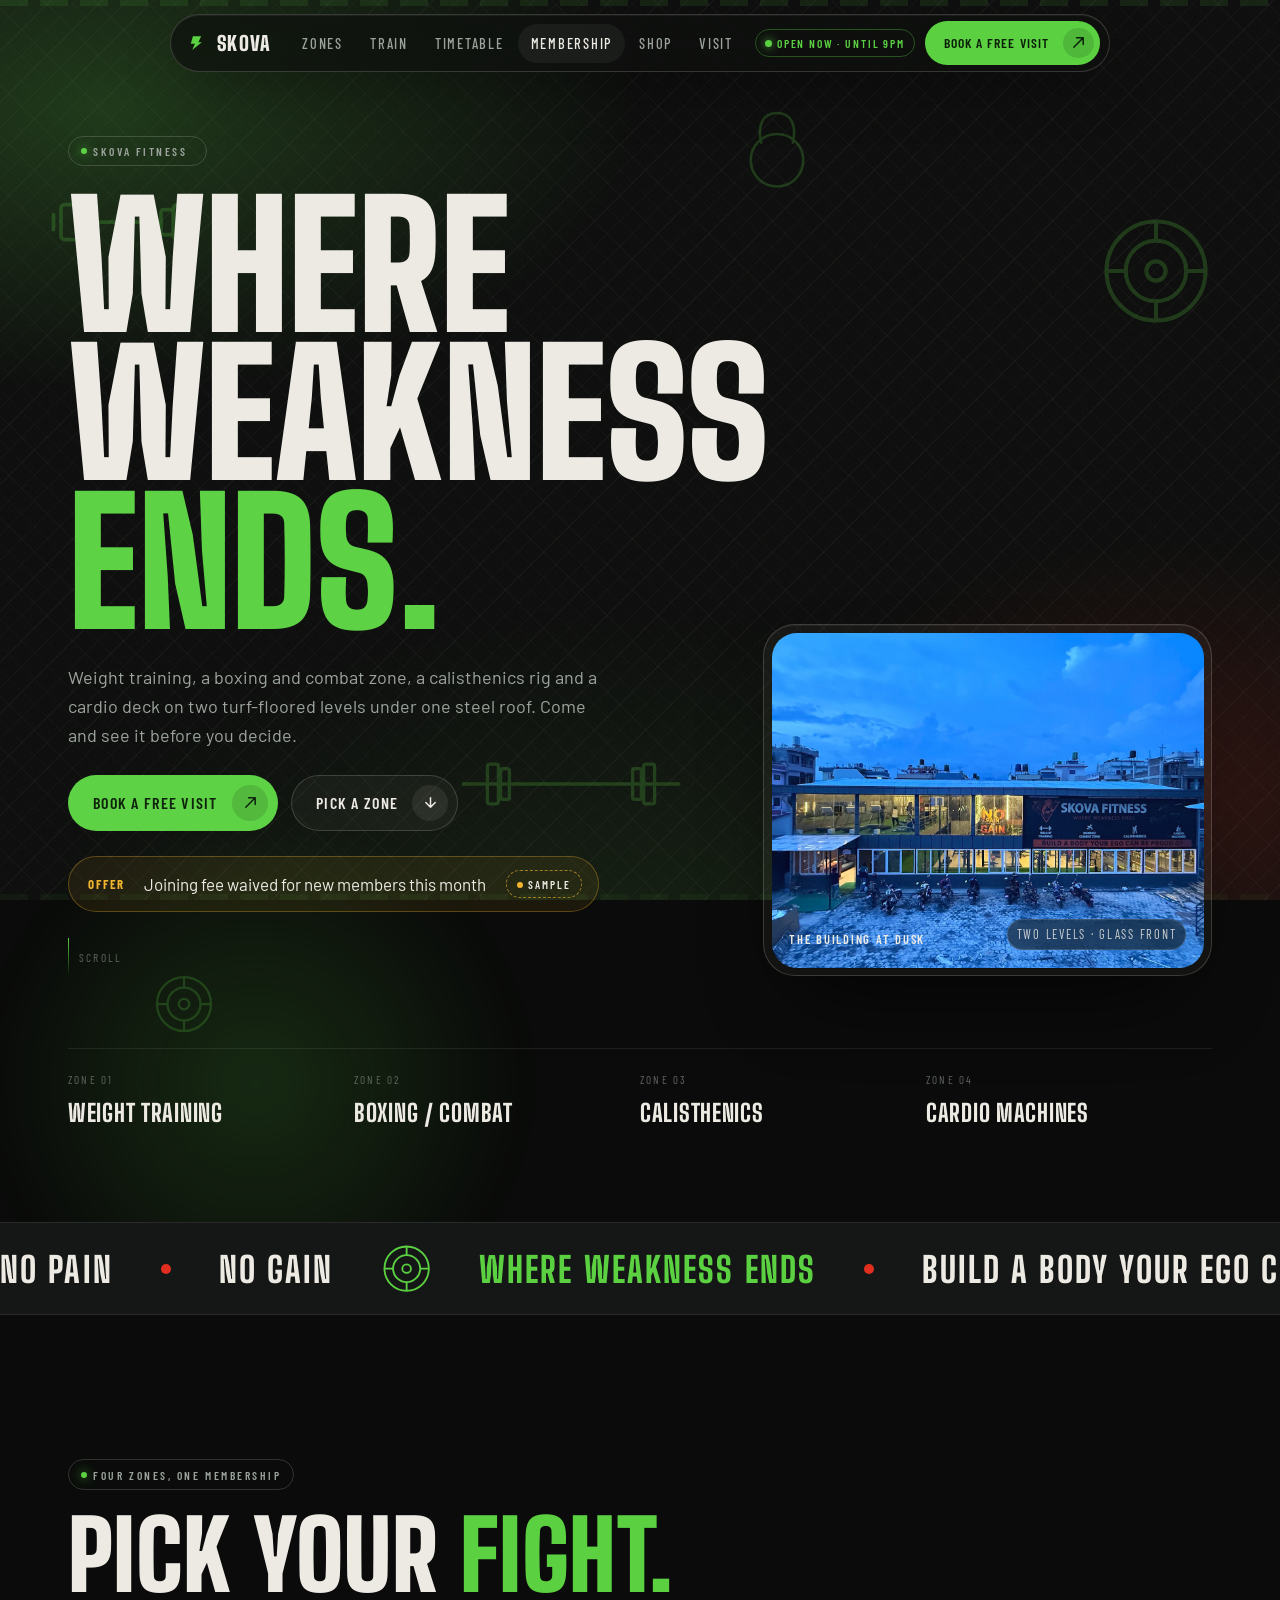
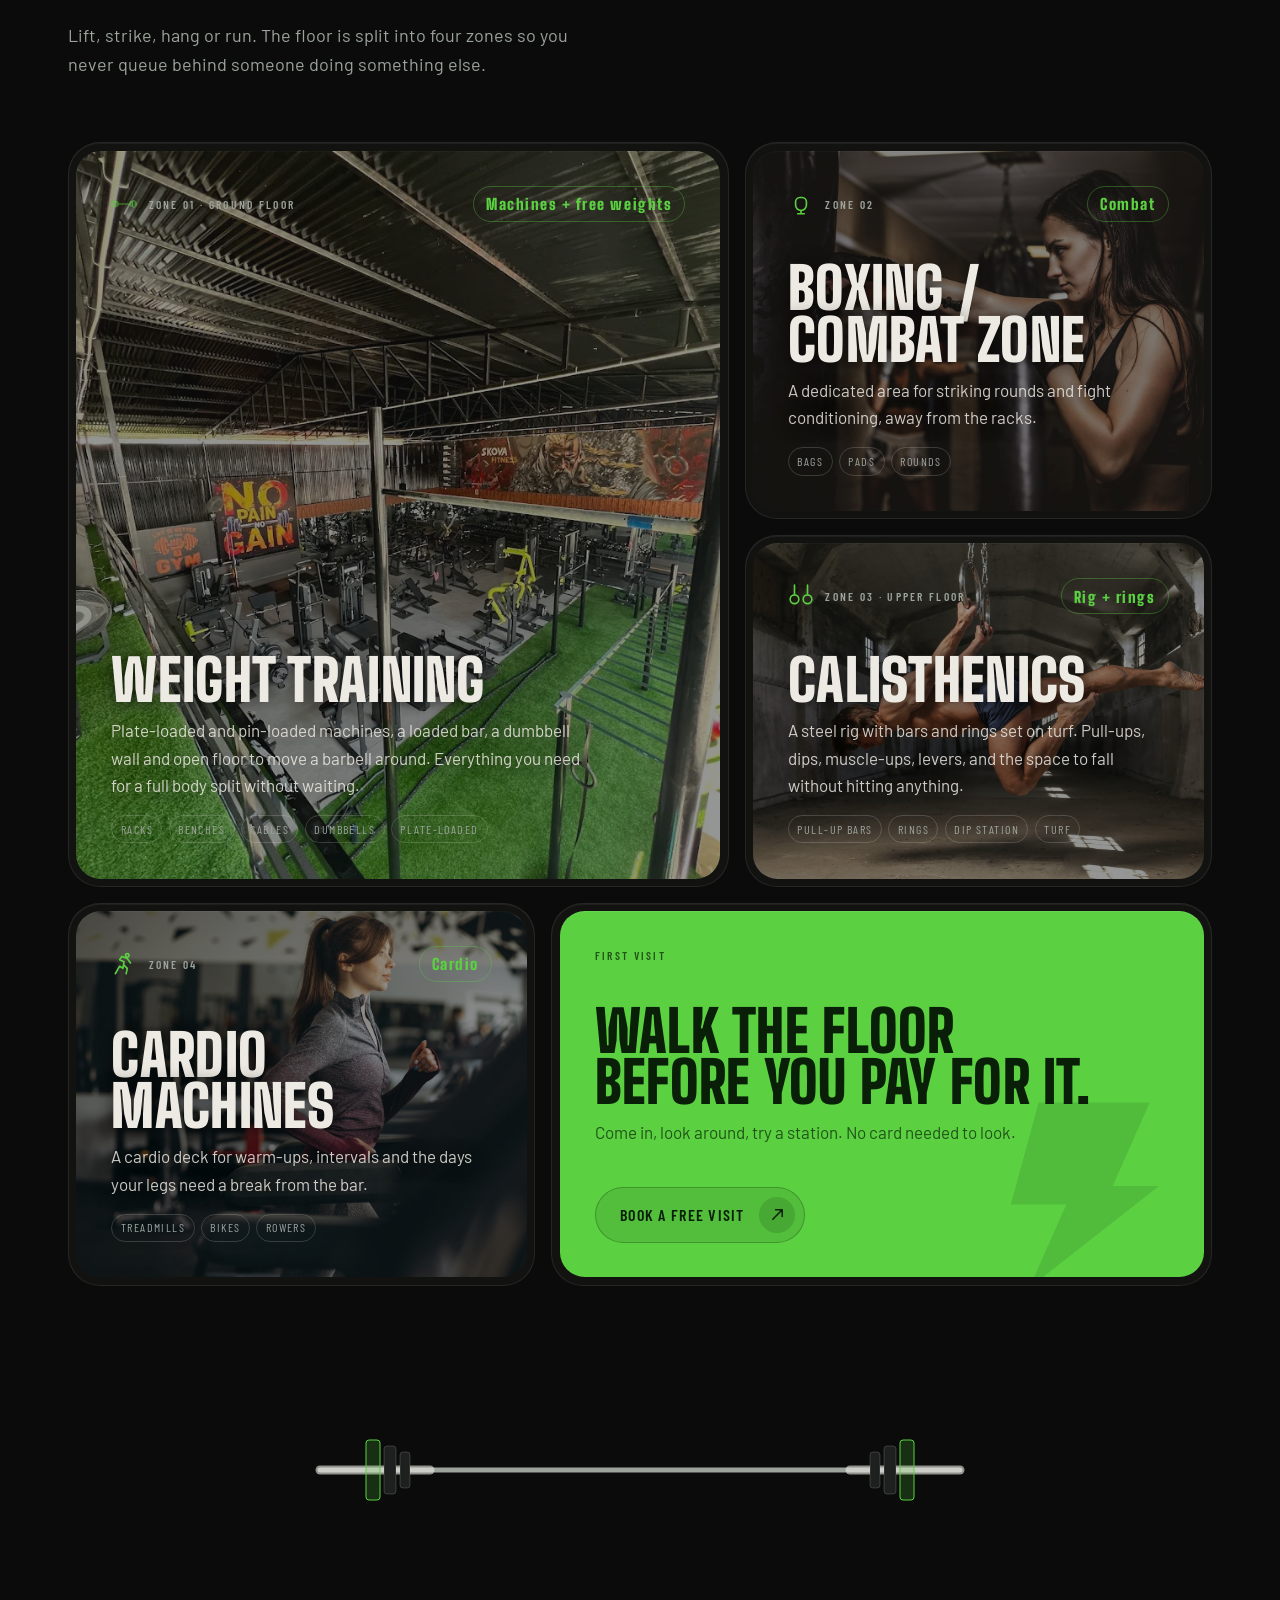
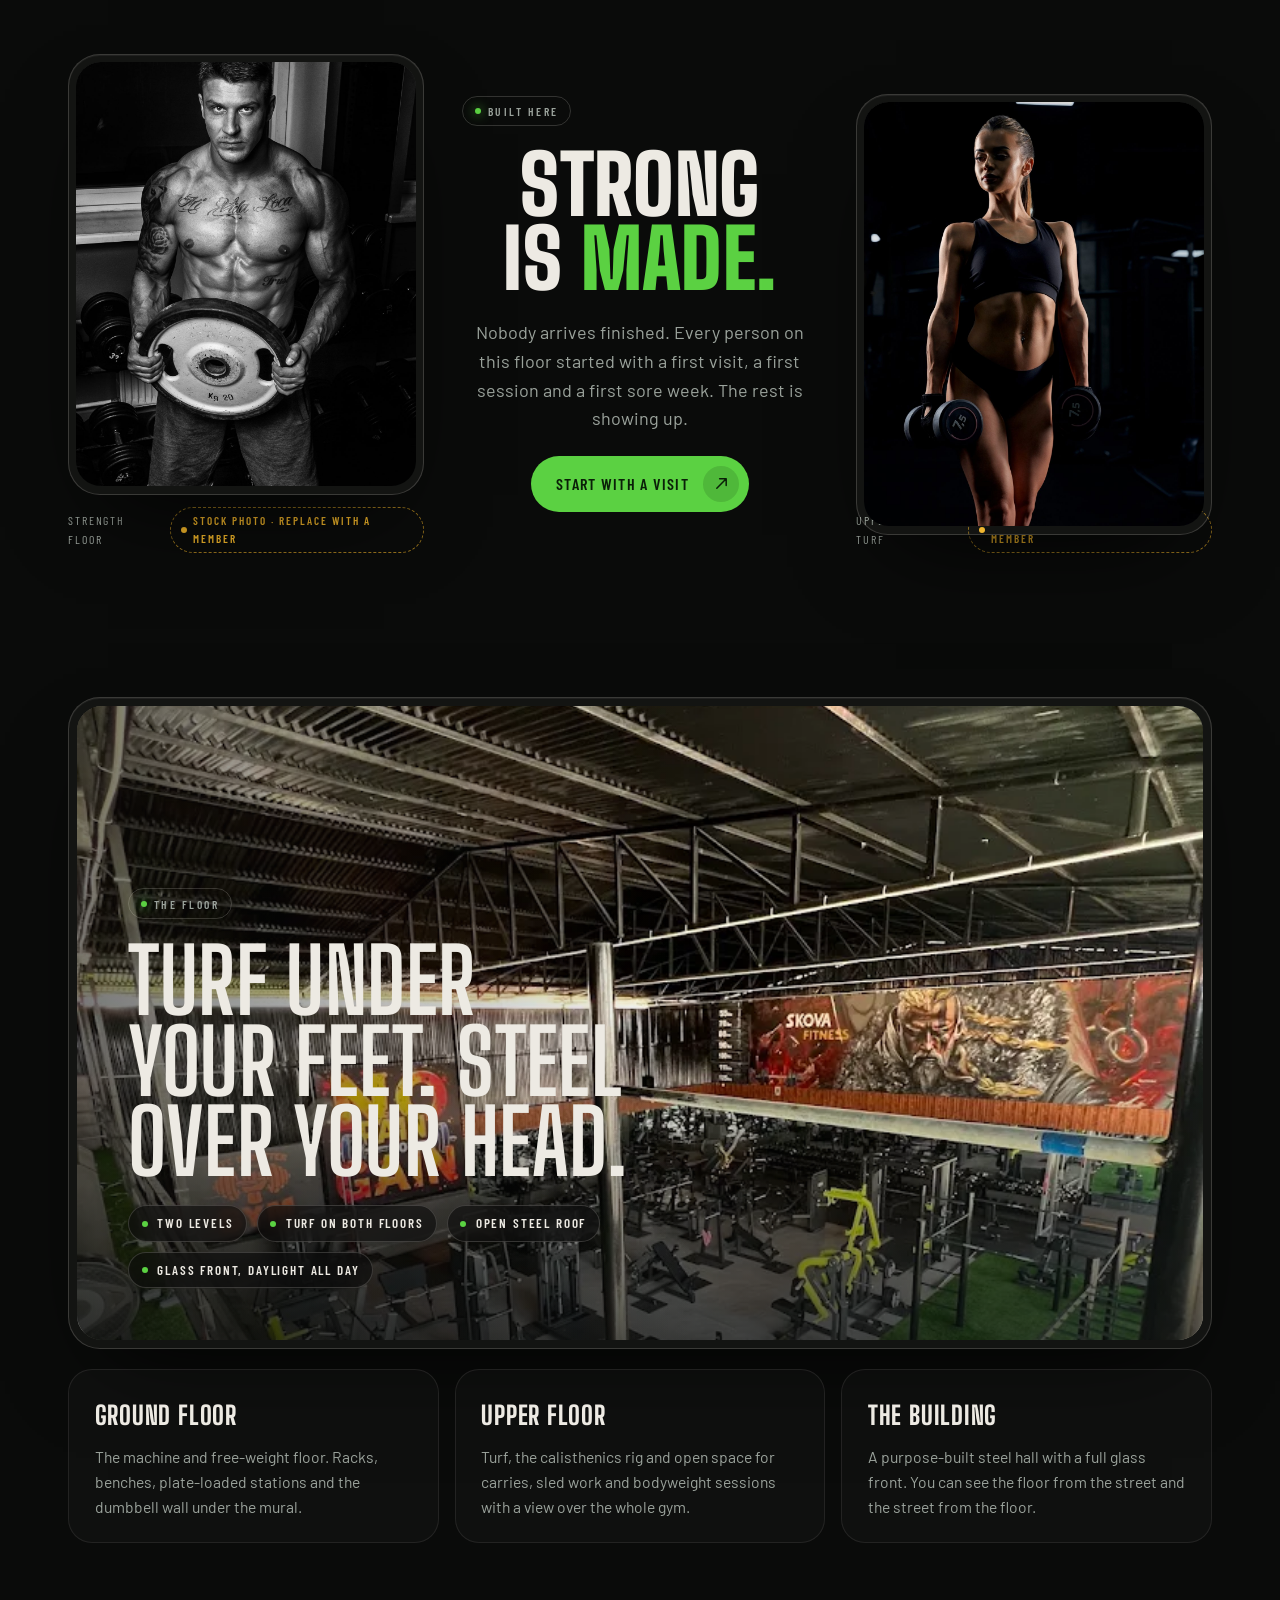
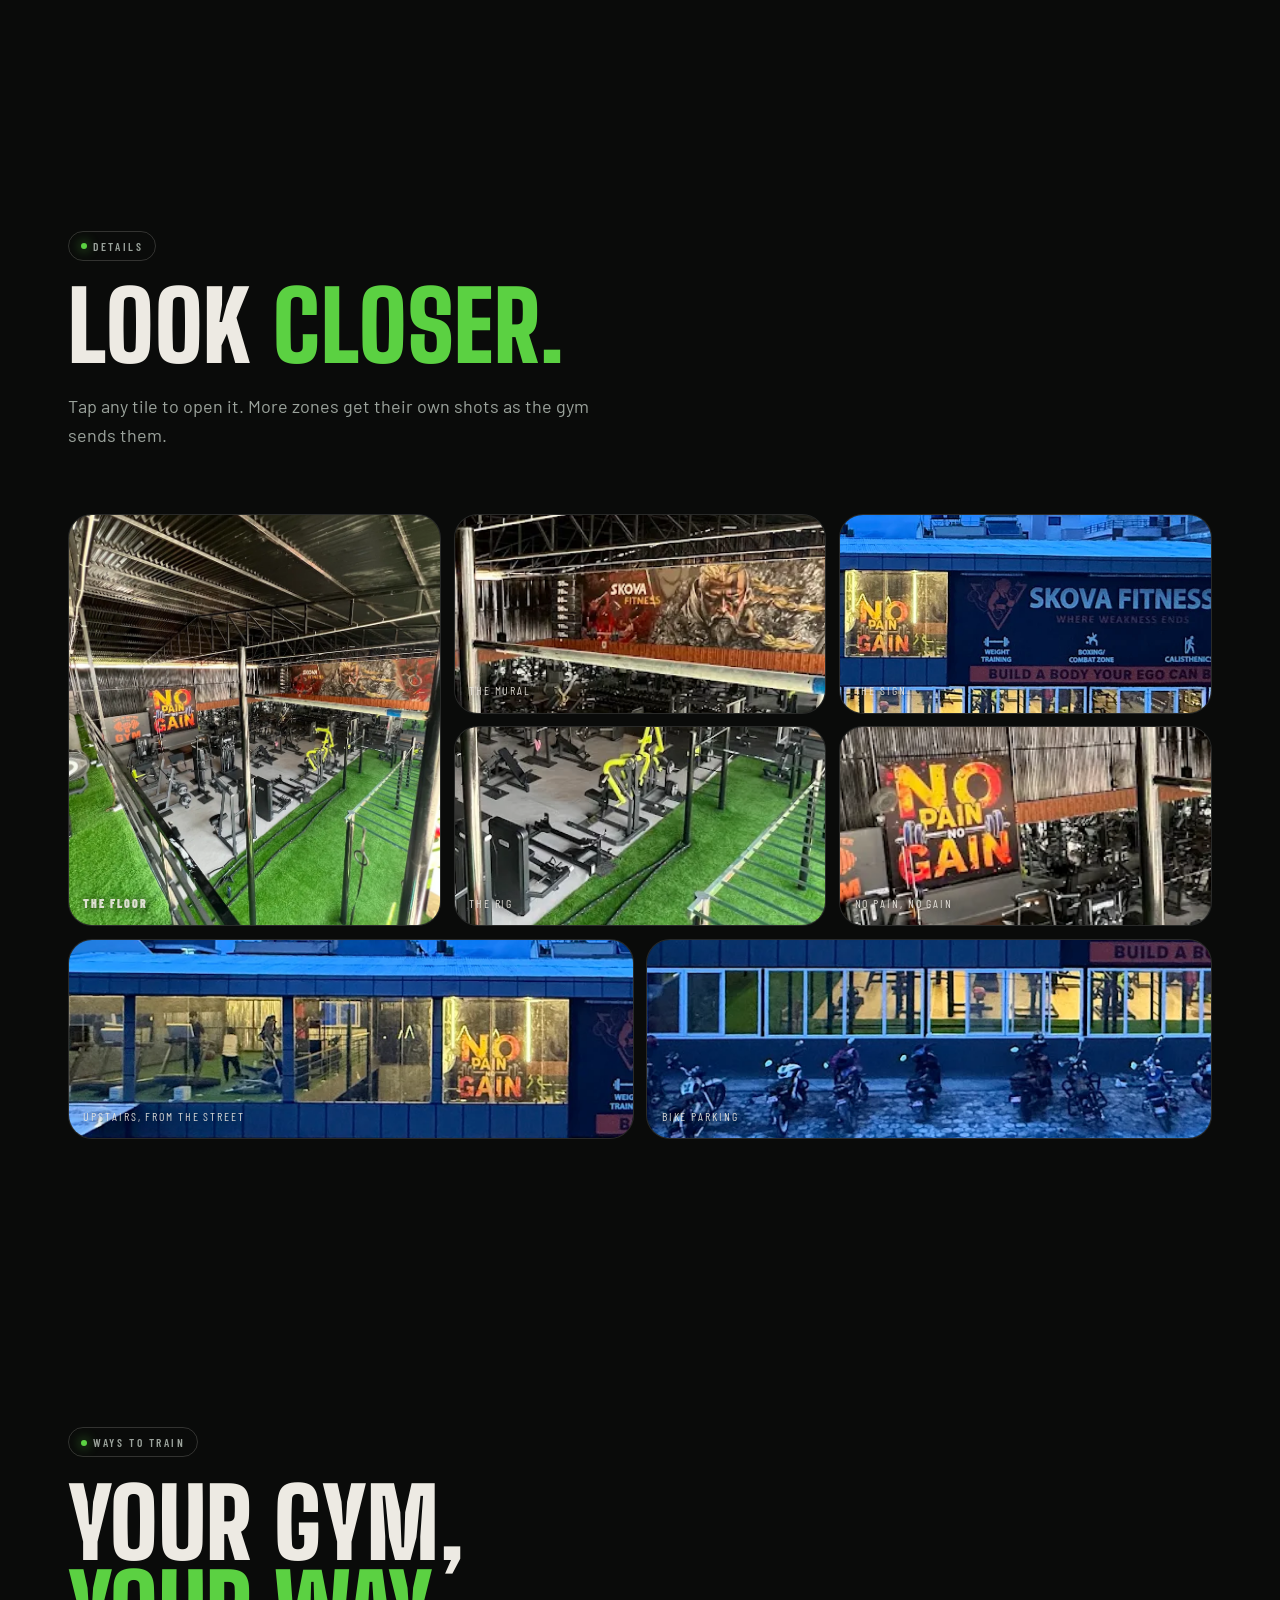
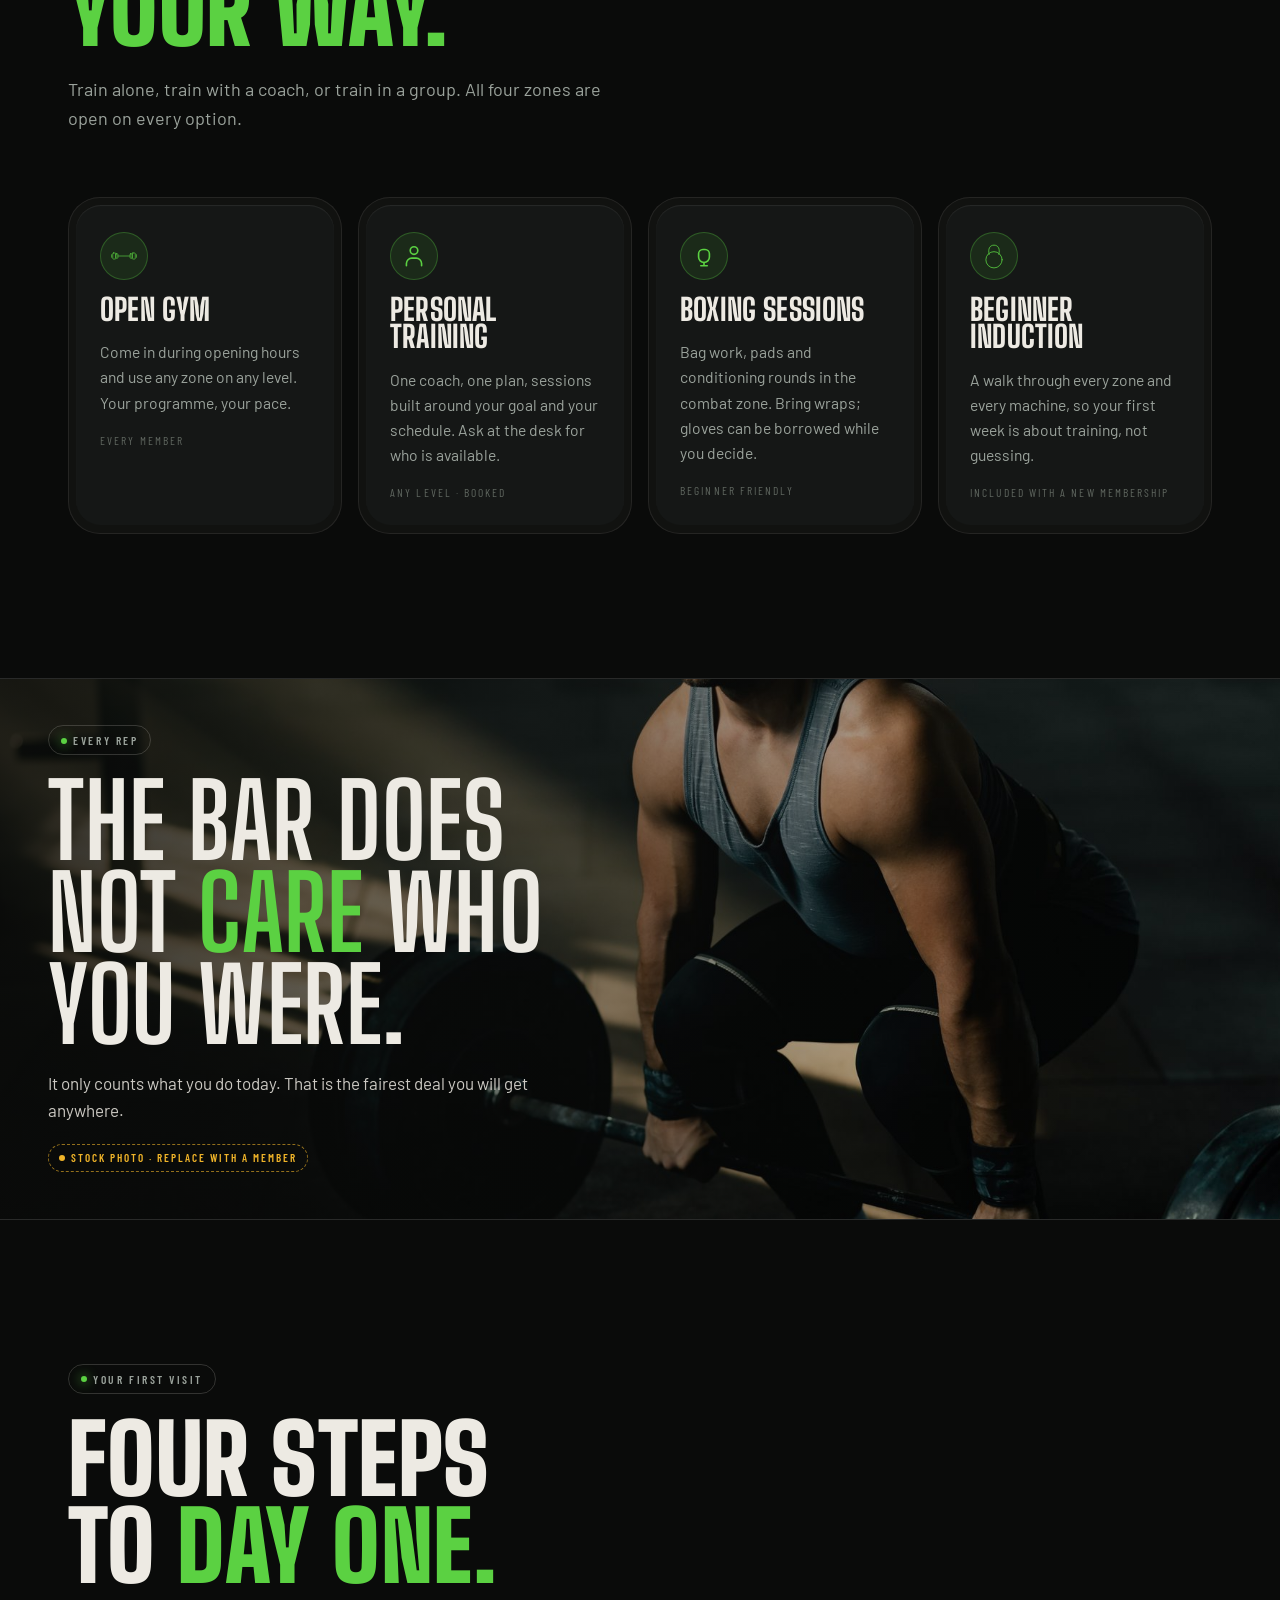
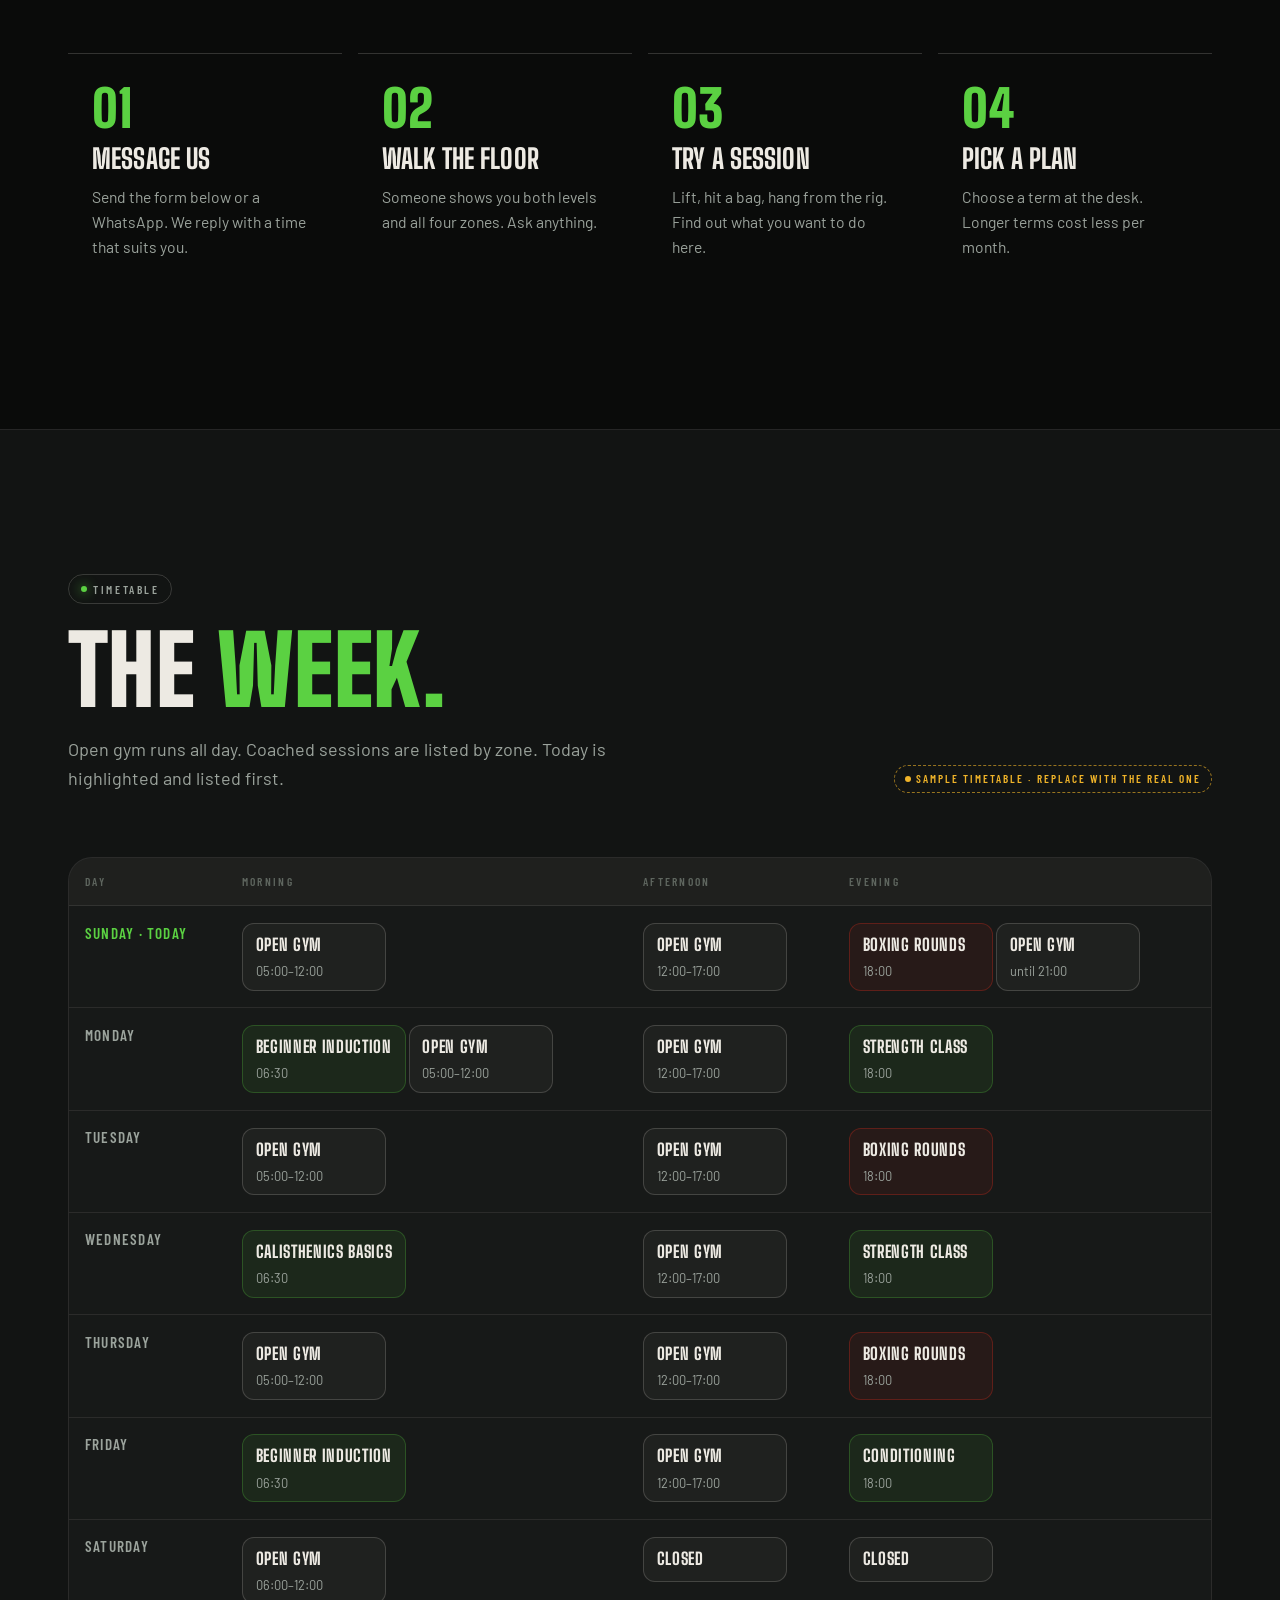
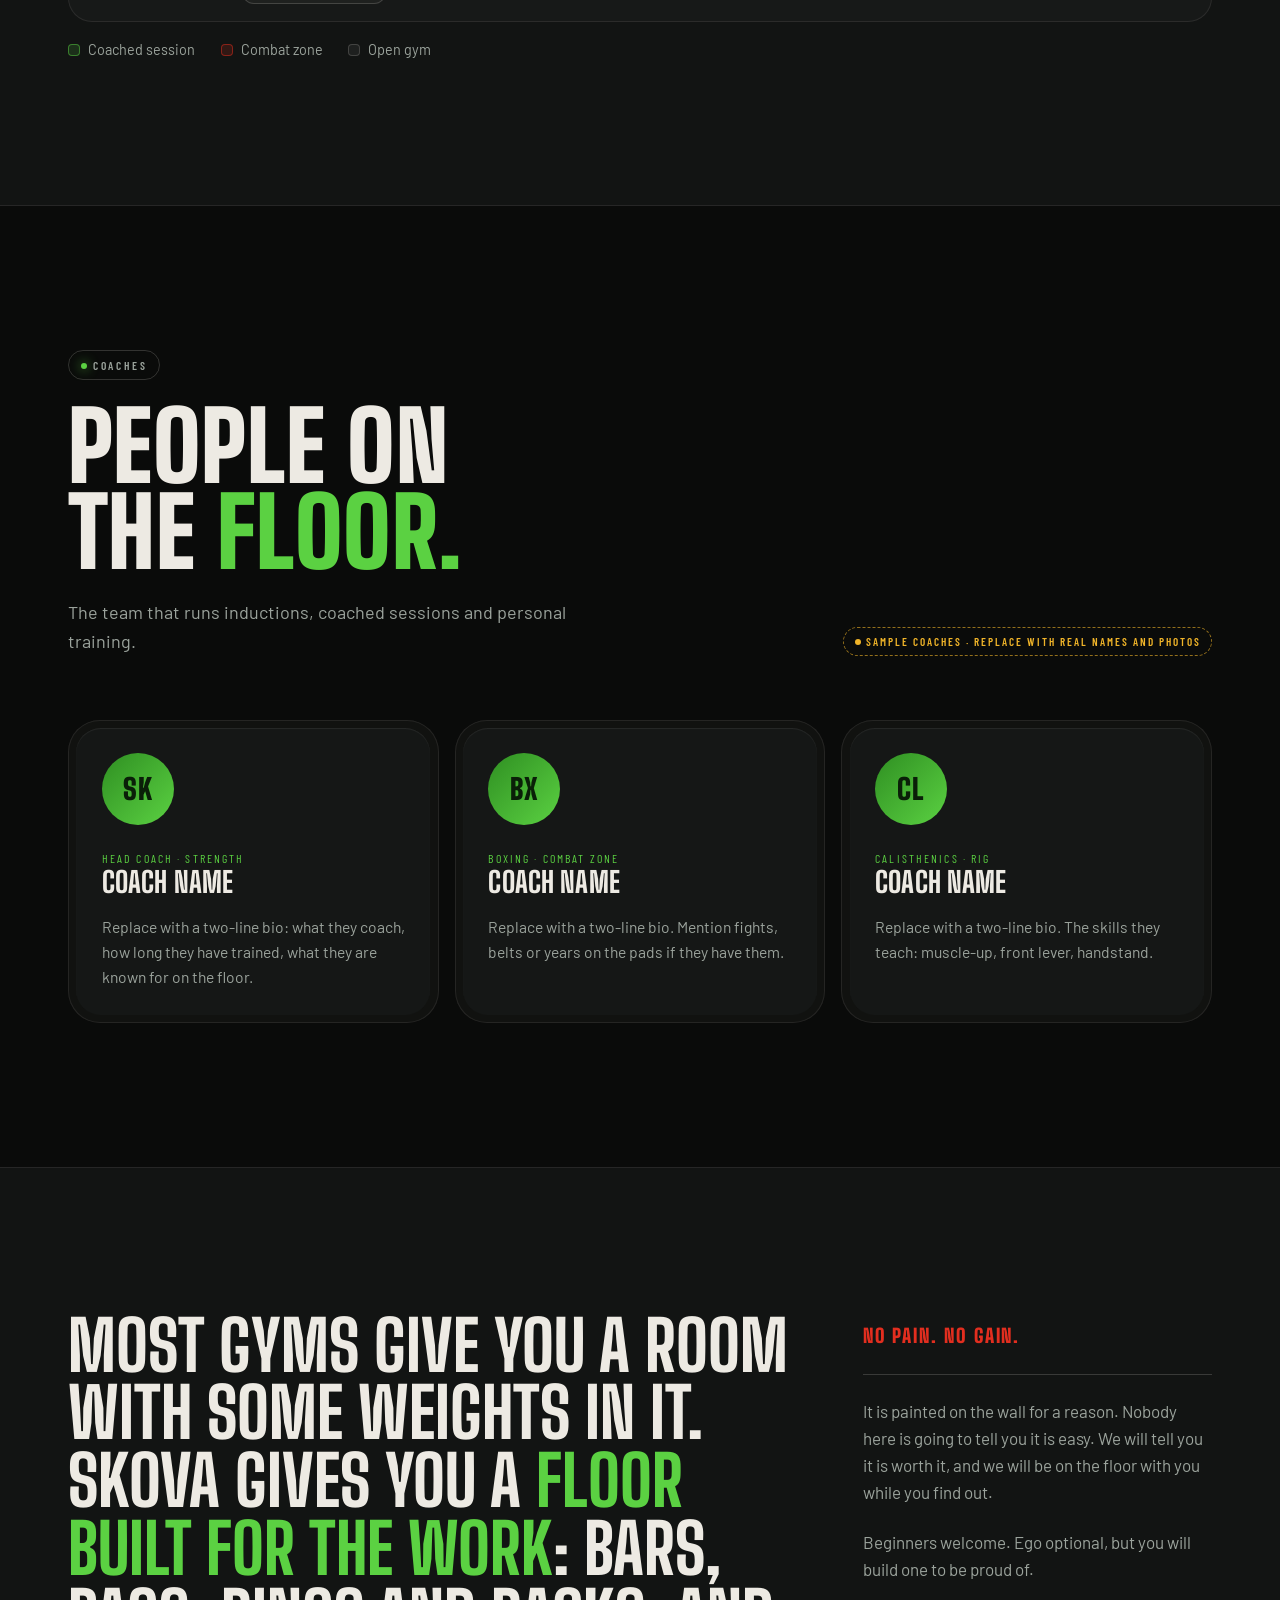
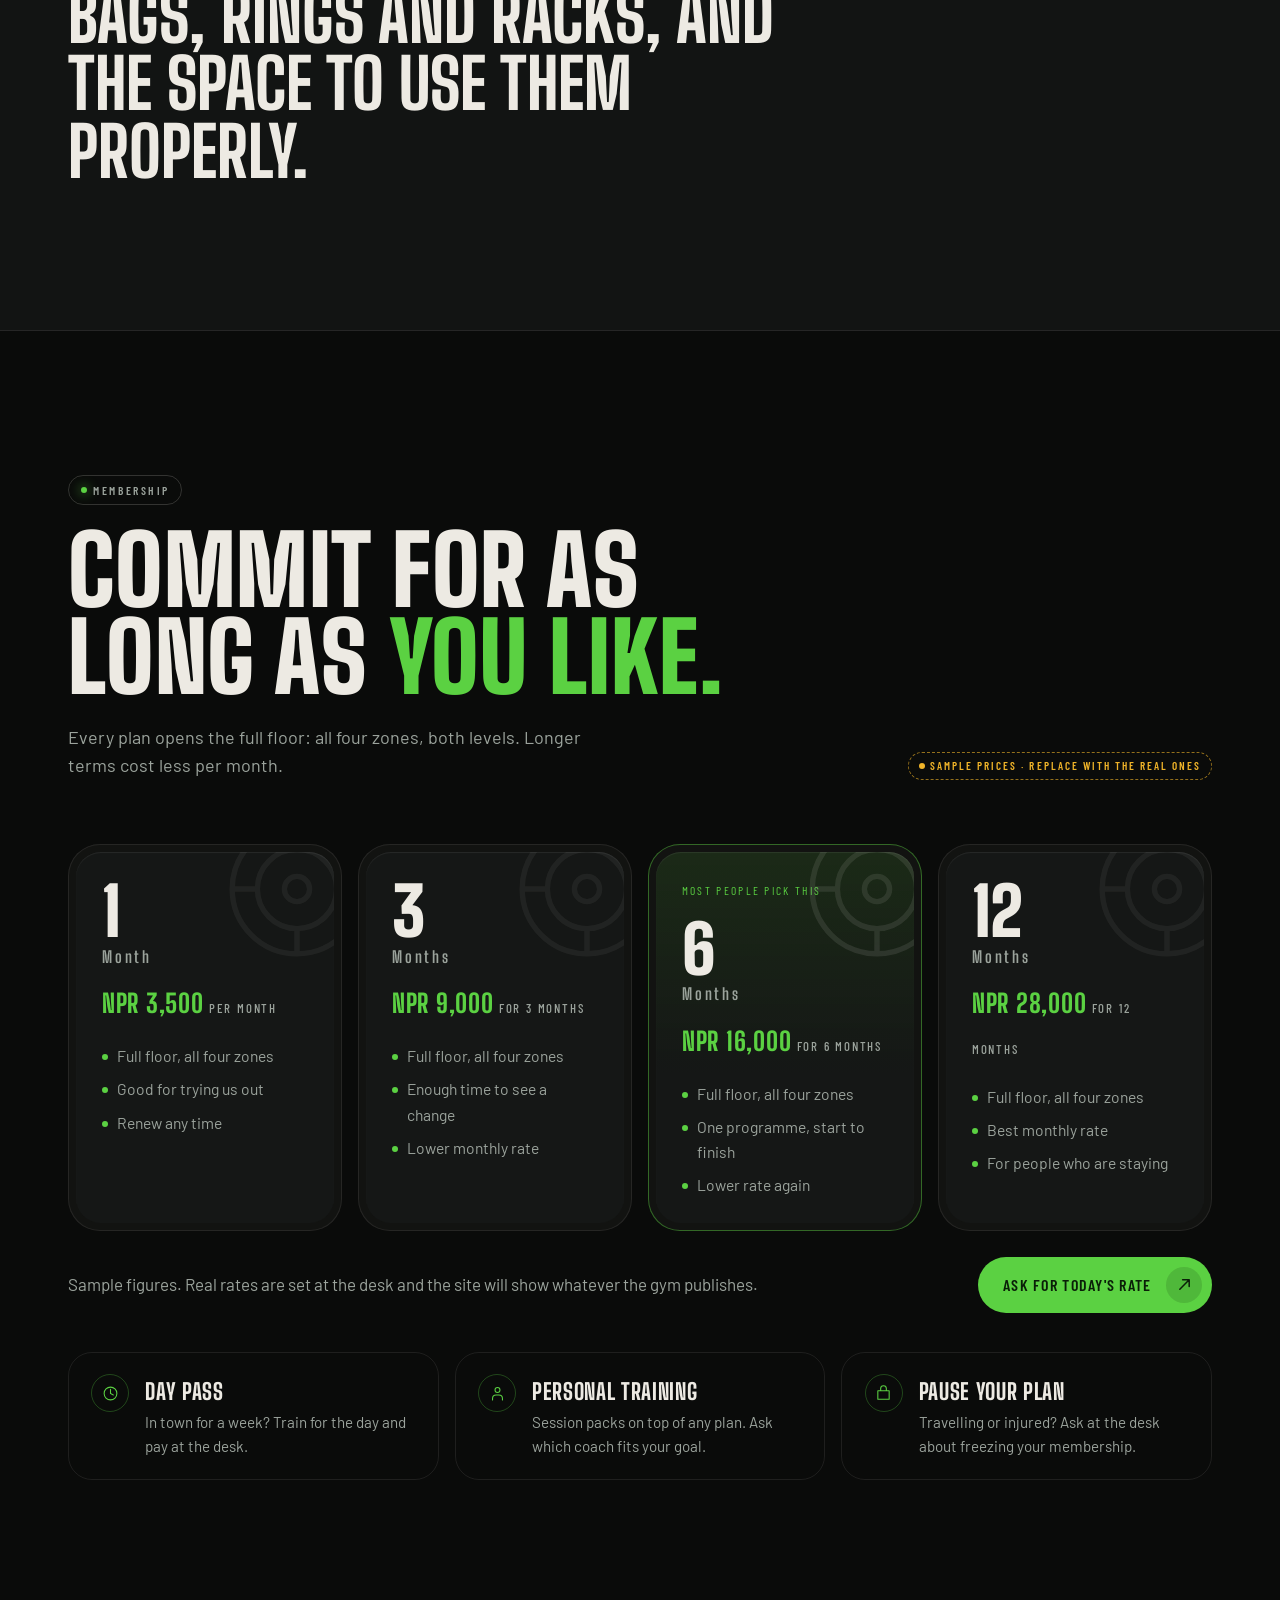
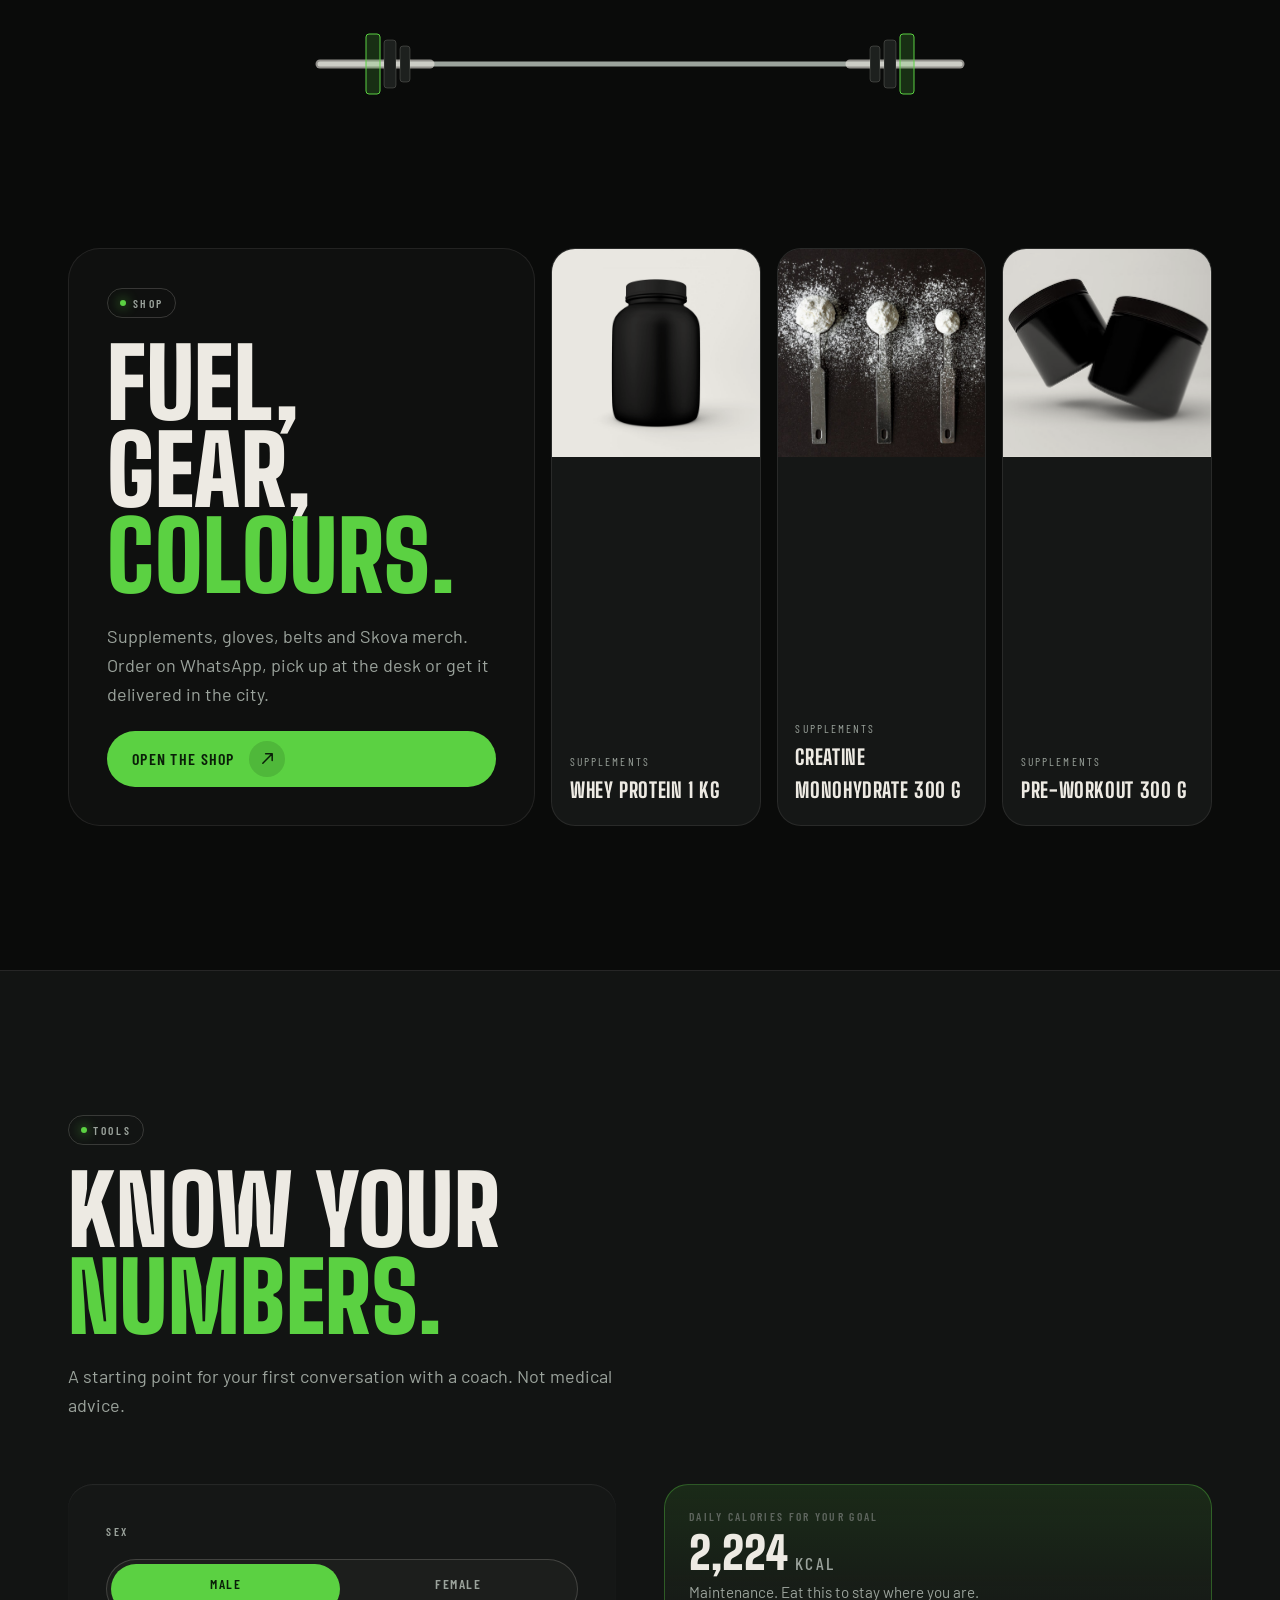
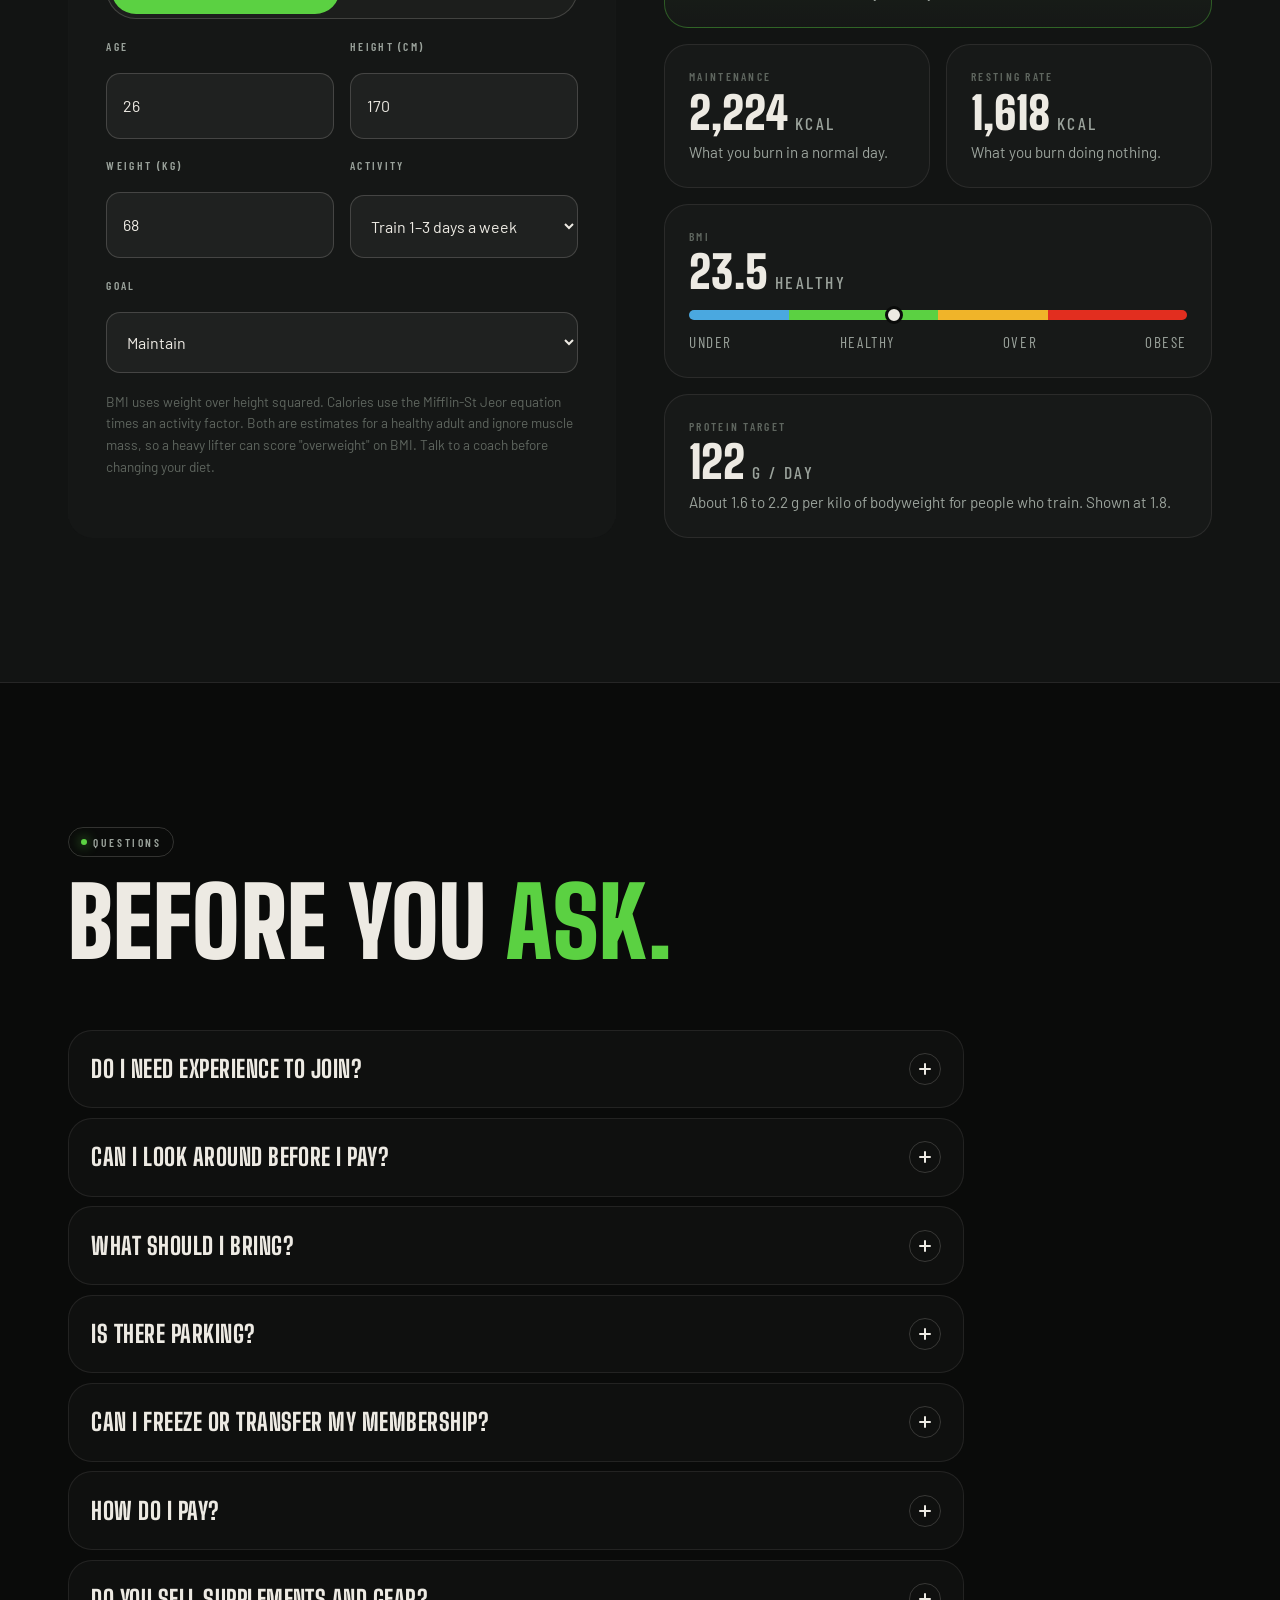
==== commit 265b568e: "Update index.html" ====
--- a/index.html
+++ b/index.html
@@ -883,6 +883,7 @@
 
 <script src="js/config.js"></script>
 <script src="js/site.js"></script>
+<script src="js/chat.js"></script>
 <script>
 (function(){
   var S = window.Skova, $ = S.$, pick = S.pick, esc = S.esc;
--- a/css/site.css
+++ b/css/site.css
@@ -1,238 +1,292 @@
-/* Skova Fitness — shared styles for every page */
-:root{
-  color-scheme:dark;
-  --ink:#0a0b0a;
-  --steel:#151716;
-  --steel-2:#1d201e;
-  --bone:#edeae3;
-  --muted:#9ba39c;
-  --dim:#5f665f;
-  --line:rgba(237,234,227,.09);
-  --line-strong:rgba(237,234,227,.18);
-  --turf:#5bd142;
-  --turf-ink:#0a1f08;
-  --turf-deep:#2f8f22;
-  --signal:#e22e1f;
-  --amber:#f0b429;
-  --ease:cubic-bezier(.32,.72,0,1);
-  --spring:cubic-bezier(.34,1.56,.64,1);
-  --r-xl:2rem;
-  --r-lg:1.5rem;
-  --gutter:clamp(16px,4vw,48px);
-  --display:"Big Shoulders Display","Barlow Condensed","Arial Narrow",sans-serif;
-  --body:"Barlow","Segoe UI",system-ui,sans-serif;
-  --label:"Barlow Condensed","Barlow","Arial Narrow",sans-serif;
-}
-*{box-sizing:border-box}
-html{scroll-behavior:smooth;-webkit-text-size-adjust:100%}
-html,body{margin:0}
-html{background:var(--ink)}
-body{background:transparent;color:var(--bone);font-family:var(--body);font-size:1.0625rem;line-height:1.6;overflow-x:hidden}
-img{max-width:100%;display:block}
-a{color:inherit}
-h1,h2,h3,h4{margin:0;font-family:var(--display);text-transform:uppercase;line-height:.9;letter-spacing:.005em;text-wrap:balance}
-p{margin:0}
-::selection{background:var(--turf);color:var(--turf-ink)}
-:focus-visible{outline:2px solid var(--turf);outline-offset:4px;border-radius:4px}
-[hidden]{display:none!important}
-
-.grain{position:fixed;inset:0;pointer-events:none;z-index:40;opacity:.045;mix-blend-mode:screen;
-  background-image:url("data:image/svg+xml,%3Csvg xmlns='http://www.w3.org/2000/svg' width='160' height='160'%3E%3Cfilter id='n'%3E%3CfeTurbulence type='fractalNoise' baseFrequency='.9' numOctaves='2' stitchTiles='stitch'/%3E%3C/filter%3E%3Crect width='160' height='160' filter='url(%23n)'/%3E%3C/svg%3E");
-  background-size:160px 160px}
-
-/* gym backdrop: blurred floor photo, steel plate texture, light spill from the turf and the sign */
-.bg{position:fixed;inset:0;z-index:-1;overflow:hidden;background:var(--ink);pointer-events:none}
-.bg::before{content:"";position:absolute;inset:-4%;background:var(--bg) center 30%/cover no-repeat;opacity:.72}
-.bg::after{content:"";position:absolute;inset:0;
-  background:
-    radial-gradient(60% 45% at 8% 12%,rgba(91,209,66,.22),transparent 70%),
-    radial-gradient(45% 40% at 92% 88%,rgba(226,46,31,.16),transparent 70%),
-    radial-gradient(70% 60% at 50% 110%,rgba(91,209,66,.10),transparent 70%),
-    repeating-linear-gradient(135deg,rgba(237,234,227,.035) 0 1px,transparent 1px 18px),
-    repeating-linear-gradient(45deg,rgba(237,234,227,.025) 0 1px,transparent 1px 18px),
-    linear-gradient(180deg,rgba(10,11,10,.62) 0%,rgba(10,11,10,.45) 35%,rgba(10,11,10,.55) 70%,rgba(10,11,10,.82) 100%)}
-.bg .rail{position:absolute;left:0;right:0;height:6px;background:repeating-linear-gradient(90deg,var(--turf) 0 28px,transparent 28px 40px);opacity:.28}
-.bg .rail.top{top:0}.bg .rail.bottom{bottom:0}
-.band-steel{background:rgba(21,23,22,.82);border-block:1px solid var(--line);backdrop-filter:none}
-.marquee{background:rgba(21,23,22,.9)}
-
-/* scroll progress (CSS scroll-driven where supported, otherwise hidden) */
-.progress{position:fixed;top:0;left:0;right:0;height:3px;z-index:70;background:var(--turf);transform-origin:0 50%;transform:scaleX(0);pointer-events:none;box-shadow:0 0 12px var(--turf)}
-@supports (animation-timeline: scroll()){
-  .progress{animation:grow linear both;animation-timeline:scroll(root)}
-  @keyframes grow{from{transform:scaleX(0)}to{transform:scaleX(1)}}
-}
-
-.wrap{width:min(1240px,100%);margin-inline:auto;padding-inline:var(--gutter)}
-.eyebrow{display:inline-flex;width:fit-content;max-width:100%;justify-self:start;align-items:center;gap:.6em;font-family:var(--label);font-weight:600;font-size:.72rem;letter-spacing:.22em;text-transform:uppercase;color:var(--muted);
-  border:1px solid var(--line-strong);border-radius:999px;padding:.45em 1em .4em}
-.eyebrow::before{content:"";width:6px;height:6px;border-radius:50%;background:var(--turf);box-shadow:0 0 12px var(--turf)}
-.lede{color:var(--muted);max-width:34rem;font-size:1.125rem}
-.section{padding-block:clamp(5rem,12vw,9rem)}
-.section-head{display:grid;gap:1.4rem;max-width:44rem;margin-bottom:clamp(2.5rem,6vw,4rem)}
-.section-head.row{max-width:none;grid-template-columns:1fr auto;align-items:end}
-.section-head.row > div{display:grid;gap:1.4rem;max-width:44rem}
-.h2{font-size:clamp(3rem,7.5vw,6rem);font-weight:900}
-.h2 em{font-style:normal;color:var(--turf)}
-.sample{display:inline-flex;align-items:center;gap:.5em;font-family:var(--label);font-weight:600;font-size:.7rem;letter-spacing:.18em;text-transform:uppercase;color:var(--amber);border:1px dashed rgba(240,180,41,.6);border-radius:999px;padding:.4em .9em .35em;width:fit-content;max-width:100%}
-.sample::before{content:"";width:6px;height:6px;border-radius:50%;background:var(--amber);flex:none}
-
-/* buttons */
-.btn{display:inline-flex;align-items:center;gap:.9rem;padding:.55rem .55rem .55rem 1.5rem;border-radius:999px;border:1px solid transparent;
-  font-family:var(--label);font-weight:600;font-size:1rem;letter-spacing:.08em;text-transform:uppercase;text-decoration:none;cursor:pointer;
-  transition:transform .6s var(--ease),background .6s var(--ease),border-color .6s var(--ease),color .6s var(--ease);will-change:transform}
-.btn:active{transform:scale(.98)}
-.btn .ic{display:grid;place-items:center;width:2.25rem;height:2.25rem;border-radius:50%;transition:transform .6s var(--ease);flex:none}
-.btn .ic svg{width:15px;height:15px}
-.btn:hover .ic{transform:translate(2px,-2px) scale(1.06)}
-.btn-primary{background:var(--turf);color:var(--turf-ink)}
-.btn-primary .ic{background:rgba(10,31,8,.14)}
-.btn-primary:hover{background:#6ee055}
-.btn-ghost{background:rgba(237,234,227,.04);color:var(--bone);border-color:var(--line-strong)}
-.btn-ghost .ic{background:rgba(237,234,227,.08)}
-.btn-ghost:hover{border-color:rgba(237,234,227,.4)}
-.btn-sm{padding:.35rem .35rem .35rem 1.1rem;font-size:.85rem}
-.btn-sm .ic{width:1.9rem;height:1.9rem}
-
-/* floating nav */
-.nav{position:fixed;top:0;left:0;right:0;z-index:60;padding-top:calc(env(safe-area-inset-top,0px) + 14px);display:flex;justify-content:center;pointer-events:none}
-.nav-pill{pointer-events:auto;display:flex;align-items:center;gap:.25rem;padding:.4rem .5rem .4rem .9rem;border-radius:999px;
-  background:rgba(14,16,15,.72);border:1px solid var(--line-strong);backdrop-filter:blur(18px) saturate(140%);-webkit-backdrop-filter:blur(18px) saturate(140%);
-  box-shadow:0 20px 60px -20px rgba(0,0,0,.8),inset 0 1px 0 rgba(255,255,255,.06)}
-.brand{display:flex;align-items:center;gap:.6rem;text-decoration:none;font-family:var(--display);font-weight:900;font-size:1.25rem;letter-spacing:.06em;text-transform:uppercase;padding-right:.9rem}
-.brand svg{width:22px;height:22px;transition:transform .8s var(--spring)}
-.brand:hover svg{transform:rotate(-12deg) scale(1.15)}
-.nav-links{display:flex;gap:.1rem;list-style:none;margin:0;padding:0}
-.nav-links a{display:block;padding:.5rem .8rem;border-radius:999px;font-family:var(--label);font-weight:500;font-size:.9rem;letter-spacing:.12em;text-transform:uppercase;color:var(--muted);text-decoration:none;transition:color .5s var(--ease),background .5s var(--ease)}
-.nav-links a:hover,.nav-links a[aria-current="true"]{color:var(--bone);background:rgba(237,234,227,.06)}
-.open-badge{display:inline-flex;align-items:center;gap:.45em;margin-left:.3rem;padding:.35em .8em .3em;border-radius:999px;font-family:var(--label);font-weight:600;font-size:.72rem;letter-spacing:.16em;text-transform:uppercase;color:var(--muted);border:1px solid var(--line);white-space:nowrap}
-.open-badge::before{content:"";width:7px;height:7px;border-radius:50%;background:var(--dim)}
-.open-badge.is-open{color:var(--turf);border-color:rgba(91,209,66,.35)}
-.open-badge.is-open::before{background:var(--turf);box-shadow:0 0 10px var(--turf);animation:pulse 2s infinite}
-.open-badge.is-closed::before{background:var(--signal)}
-@keyframes pulse{0%,100%{box-shadow:0 0 0 0 rgba(91,209,66,.6)}70%{box-shadow:0 0 0 8px rgba(91,209,66,0)}}
-.nav .btn{margin-left:.4rem}
-.burger{display:none;width:44px;height:44px;border-radius:50%;background:transparent;border:0;cursor:pointer;position:relative;margin-left:.2rem}
-.burger span{position:absolute;left:12px;width:20px;height:2px;background:var(--bone);border-radius:2px;transition:transform .6s var(--ease),top .6s var(--ease),opacity .4s var(--ease)}
-.burger span:nth-child(1){top:16px}.burger span:nth-child(2){top:22px}.burger span:nth-child(3){top:28px}
-.burger[aria-expanded="true"] span:nth-child(1){top:22px;transform:rotate(45deg)}
-.burger[aria-expanded="true"] span:nth-child(2){opacity:0;transform:scaleX(.2)}
-.burger[aria-expanded="true"] span:nth-child(3){top:22px;transform:rotate(-45deg)}
-.menu{position:fixed;inset:0;z-index:55;background:rgba(10,11,10,.88);backdrop-filter:blur(30px);-webkit-backdrop-filter:blur(30px);
-  display:grid;place-items:center;opacity:0;visibility:hidden;transition:opacity .6s var(--ease),visibility 0s .6s;overflow:auto}
-.menu.open{opacity:1;visibility:visible;transition:opacity .6s var(--ease)}
-.menu ul{list-style:none;margin:0;padding:2rem 1rem;display:grid;gap:.3rem;text-align:center}
-.menu a{display:block;font-family:var(--display);font-weight:900;font-size:clamp(2.4rem,10vw,4.2rem);text-transform:uppercase;text-decoration:none;line-height:1;
-  transform:translateY(40px);opacity:0;transition:transform .8s var(--ease),opacity .8s var(--ease)}
-.menu.open a{transform:none;opacity:1}
-.menu.open li a{transition-delay:calc(.06s * var(--i,1))}
-.menu a:hover{color:var(--turf)}
-
-/* machined frame (double bezel) */
-.frame{background:rgba(237,234,227,.04);border:1px solid var(--line-strong);border-radius:var(--r-xl);padding:.45rem;
-  box-shadow:0 40px 90px -40px rgba(0,0,0,.9),inset 0 1px 0 rgba(255,255,255,.06)}
-.frame-in{border-radius:calc(var(--r-xl) - .45rem);overflow:hidden;background:var(--steel);position:relative;box-shadow:inset 0 1px 1px rgba(255,255,255,.12)}
-.frame-in img{width:100%;height:100%;object-fit:cover;transition:transform 1.4s var(--ease)}
-.frame:hover .frame-in img{transform:scale(1.03)}
-.caption{position:absolute;left:1.1rem;bottom:1.1rem;right:1.1rem;display:flex;justify-content:space-between;align-items:end;gap:1rem;
-  font-family:var(--label);font-size:.78rem;letter-spacing:.14em;text-transform:uppercase;color:rgba(237,234,227,.85)}
-.caption b{font-weight:600;color:var(--bone)}
-.caption span{padding:.35em .7em;border-radius:999px;background:rgba(10,11,10,.55);backdrop-filter:blur(8px);-webkit-backdrop-filter:blur(8px);border:1px solid rgba(237,234,227,.15)}
-
-/* marquee */
-.marquee{border-block:1px solid var(--line);padding-block:1.1rem;overflow:hidden;background:var(--steel)}
-.marquee-track{display:flex;gap:3rem;width:max-content;animation:slide 38s linear infinite;font-family:var(--display);font-weight:800;font-size:clamp(1.4rem,3vw,2.2rem);text-transform:uppercase;letter-spacing:.06em;white-space:nowrap}
-.marquee-track span{display:flex;align-items:center;gap:3rem}
-.marquee-track i{width:10px;height:10px;border-radius:50%;background:var(--signal);flex:none}
-.marquee-track .g{color:var(--turf)}
-.marquee-track svg{width:1.4em;height:1.4em;flex:none;color:var(--turf);animation:spin 6s linear infinite}
-@keyframes slide{to{transform:translateX(-50%)}}
-@keyframes spin{to{transform:rotate(360deg)}}
-
-/* floating equipment field (hero background) */
-.gear-field{position:absolute;inset:0;pointer-events:none;overflow:hidden;z-index:0}
-.gear{position:absolute;color:var(--turf);opacity:.22;transform:translate(calc(var(--mx,0) * var(--p,1) * 1px),calc(var(--my,0) * var(--p,1) * 1px));transition:transform .9s var(--ease);will-change:transform}
-.gear svg{width:var(--s,120px);height:auto;display:block;animation:floaty var(--d,9s) ease-in-out infinite alternate;transform-origin:50% 50%}
-.gear svg *{vector-effect:non-scaling-stroke}
-@keyframes floaty{from{transform:translateY(0) rotate(calc(var(--r,8deg) * -1))}to{transform:translateY(-18px) rotate(var(--r,8deg))}}
-
-/* barbell divider that loads its plates on scroll */
-.bar-divider{display:block;width:min(720px,80%);margin:0 auto;overflow:visible;color:var(--muted)}
-.bar-divider .plate{fill:var(--steel-2);stroke:var(--line-strong);stroke-width:1;transform:translateX(var(--from));transition:transform 1.1s var(--spring)}
-.bar-divider .plate.g{fill:rgba(91,209,66,.18);stroke:var(--turf)}
-.bar-divider.loaded .plate{transform:translateX(0)}
-.bar-divider .p1{--from:-140px;transition-delay:.05s}.bar-divider .p2{--from:-110px;transition-delay:.18s}.bar-divider .p3{--from:-80px;transition-delay:.3s}
-.bar-divider .p4{--from:140px;transition-delay:.05s}.bar-divider .p5{--from:110px;transition-delay:.18s}.bar-divider .p6{--from:80px;transition-delay:.3s}
-.bar-divider .bar{stroke:var(--muted);stroke-width:5;stroke-linecap:round}
-.bar-divider .sleeve{stroke:var(--bone);stroke-width:9;stroke-linecap:round;opacity:.6}
-
-/* equipment icon micro-animations */
-.icon-wiggle{display:inline-grid;place-items:center;color:var(--turf);transition:transform .8s var(--spring)}
-.icon-wiggle svg{width:26px;height:26px}
-.cell:hover .icon-wiggle,.program:hover .icon-wiggle,.card:hover .icon-wiggle{animation:wiggle .9s var(--spring)}
-@keyframes wiggle{0%{transform:rotate(0)}25%{transform:rotate(-16deg) scale(1.08)}55%{transform:rotate(12deg) scale(1.08)}80%{transform:rotate(-5deg)}100%{transform:rotate(0)}}
-
-/* forms */
-.field{display:grid;gap:.45rem}
-.field label{font-family:var(--label);font-weight:600;font-size:.72rem;letter-spacing:.2em;text-transform:uppercase;color:var(--muted)}
-.field input,.field select,.field textarea{width:100%;background:rgba(237,234,227,.05);border:1px solid var(--line-strong);border-radius:14px;padding:.85rem 1rem;color:var(--bone);font:inherit;font-size:1rem;transition:border-color .5s var(--ease),background .5s var(--ease)}
-.field input:focus,.field select:focus,.field textarea:focus{outline:none;border-color:var(--turf);background:rgba(91,209,66,.06)}
-.field textarea{min-height:110px;resize:vertical}
-.two{display:grid;grid-template-columns:1fr 1fr;gap:1rem}
-.form{border-radius:calc(var(--r-xl) - .45rem);background:var(--steel);padding:clamp(1.5rem,3vw,2.4rem);display:grid;gap:1.1rem;box-shadow:inset 0 1px 1px rgba(255,255,255,.08)}
-.form-foot{display:flex;flex-wrap:wrap;gap:1rem;align-items:center;justify-content:space-between}
-.form-foot small{color:var(--dim);font-size:.85rem;max-width:22rem}
-.toast{display:none;padding:1rem 1.2rem;border-radius:14px;background:rgba(91,209,66,.1);border:1px solid rgba(91,209,66,.4);color:var(--bone)}
-.toast.show{display:block;animation:pop .5s var(--spring)}
-@keyframes pop{from{transform:scale(.96);opacity:0}to{transform:none;opacity:1}}
-.seg{display:flex;border:1px solid var(--line-strong);border-radius:999px;padding:.25rem;gap:.25rem;background:rgba(237,234,227,.03);position:relative}
-.seg label{flex:1;text-align:center;padding:.55rem .8rem;border-radius:999px;cursor:pointer;font-family:var(--label);font-weight:600;font-size:.85rem;letter-spacing:.12em;text-transform:uppercase;color:var(--muted);transition:background .5s var(--ease),color .5s var(--ease)}
-.seg input{position:absolute;opacity:0;width:0;height:0}
-.seg input:checked + label{background:var(--turf);color:var(--turf-ink)}
-.seg input:focus-visible + label{outline:2px solid var(--turf)}
-.copy{border:1px solid var(--line-strong);background:transparent;color:var(--muted);border-radius:999px;padding:.2em .7em;font-family:var(--label);font-size:.7rem;letter-spacing:.14em;text-transform:uppercase;cursor:pointer;transition:color .4s,border-color .4s}
-.copy:hover{color:var(--bone);border-color:var(--bone)}
-.socials{display:flex;gap:.6rem;flex-wrap:wrap}
-.socials a{display:inline-flex;align-items:center;gap:.5rem;text-decoration:none;color:var(--muted);border:1px solid var(--line-strong);border-radius:999px;padding:.5em 1em;font-family:var(--label);font-size:.85rem;letter-spacing:.12em;text-transform:uppercase;transition:color .5s var(--ease),border-color .5s var(--ease)}
-.socials a:hover{color:var(--bone);border-color:var(--bone)}
-.socials svg{width:16px;height:16px}
-
-/* sticky mobile action bar + back to top */
-.dock{position:fixed;left:0;right:0;bottom:0;z-index:58;display:none;gap:.6rem;padding:.7rem var(--gutter) calc(.7rem + env(safe-area-inset-bottom,0px));background:rgba(14,16,15,.85);border-top:1px solid var(--line-strong);backdrop-filter:blur(18px);-webkit-backdrop-filter:blur(18px)}
-.dock .btn{flex:1;justify-content:space-between;padding-left:1.1rem;font-size:.85rem}
-.dock .btn .ic{width:1.9rem;height:1.9rem}
-.totop{position:fixed;right:1rem;bottom:calc(1rem + env(safe-area-inset-bottom,0px));z-index:57;width:44px;height:44px;border-radius:50%;border:1px solid var(--line-strong);background:rgba(14,16,15,.8);color:var(--bone);display:grid;place-items:center;cursor:pointer;opacity:0;transform:translateY(10px);transition:opacity .6s var(--ease),transform .6s var(--ease);pointer-events:none}
-.totop.show{opacity:1;transform:none;pointer-events:auto}
-.totop svg{width:16px;height:16px}
-
-/* footer */
-.footer{border-top:1px solid var(--line);padding-block:3rem 2.2rem}
-.footer-grid{display:flex;flex-wrap:wrap;gap:1.5rem 3rem;justify-content:space-between;align-items:end}
-.footer .brand{font-size:2rem;padding:0}
-.footer p{color:var(--dim);font-size:.9rem}
-.footer nav{display:flex;flex-wrap:wrap;gap:1.2rem}
-.footer nav a{color:var(--muted);text-decoration:none;font-family:var(--label);font-size:.85rem;letter-spacing:.14em;text-transform:uppercase}
-.footer nav a:hover{color:var(--bone)}
-
-/* reveal: visible at rest; JS stages only what is below the fold */
-.will-reveal{opacity:0;transform:translateY(28px);filter:blur(6px)}
-.revealed{opacity:1;transform:none;filter:blur(0);transition:opacity .9s var(--ease),transform .9s var(--ease),filter .9s var(--ease)}
-
-@media (max-width:960px){
-  .nav-links,.nav .btn,.nav .open-badge{display:none}
-  .burger{display:block}
-  .section-head.row{grid-template-columns:1fr}
-  .dock{display:flex}
-  body{padding-bottom:5.5rem}
-  .totop{bottom:calc(5.6rem + env(safe-area-inset-bottom,0px))}
-}
-@media (max-width:560px){
-  .two{grid-template-columns:1fr}
-}
-@media (prefers-reduced-motion:reduce){
-  html{scroll-behavior:auto}
-  .marquee-track,.gear svg,.marquee-track svg,.open-badge.is-open::before{animation:none}
-  .will-reveal{opacity:1;transform:none;filter:none}
-  .bar-divider .plate{transform:none;transition:none}
-  *{transition-duration:.01ms!important}
-}
+/* Skova Fitness — shared styles for every page */
+:root{
+  color-scheme:dark;
+  --ink:#0a0b0a;
+  --steel:#151716;
+  --steel-2:#1d201e;
+  --bone:#edeae3;
+  --muted:#9ba39c;
+  --dim:#5f665f;
+  --line:rgba(237,234,227,.09);
+  --line-strong:rgba(237,234,227,.18);
+  --turf:#5bd142;
+  --turf-ink:#0a1f08;
+  --turf-deep:#2f8f22;
+  --signal:#e22e1f;
+  --amber:#f0b429;
+  --ease:cubic-bezier(.32,.72,0,1);
+  --spring:cubic-bezier(.34,1.56,.64,1);
+  --r-xl:2rem;
+  --r-lg:1.5rem;
+  --gutter:clamp(16px,4vw,48px);
+  --display:"Big Shoulders Display","Barlow Condensed","Arial Narrow",sans-serif;
+  --body:"Barlow","Segoe UI",system-ui,sans-serif;
+  --label:"Barlow Condensed","Barlow","Arial Narrow",sans-serif;
+}
+*{box-sizing:border-box}
+html{scroll-behavior:smooth;-webkit-text-size-adjust:100%}
+html,body{margin:0}
+html{background:var(--ink)}
+body{background:transparent;color:var(--bone);font-family:var(--body);font-size:1.0625rem;line-height:1.6;overflow-x:hidden}
+img{max-width:100%;display:block}
+a{color:inherit}
+h1,h2,h3,h4{margin:0;font-family:var(--display);text-transform:uppercase;line-height:.9;letter-spacing:.005em;text-wrap:balance}
+p{margin:0}
+::selection{background:var(--turf);color:var(--turf-ink)}
+:focus-visible{outline:2px solid var(--turf);outline-offset:4px;border-radius:4px}
+[hidden]{display:none!important}
+
+.grain{position:fixed;inset:0;pointer-events:none;z-index:40;opacity:.045;mix-blend-mode:screen;
+  background-image:url("data:image/svg+xml,%3Csvg xmlns='http://www.w3.org/2000/svg' width='160' height='160'%3E%3Cfilter id='n'%3E%3CfeTurbulence type='fractalNoise' baseFrequency='.9' numOctaves='2' stitchTiles='stitch'/%3E%3C/filter%3E%3Crect width='160' height='160' filter='url(%23n)'/%3E%3C/svg%3E");
+  background-size:160px 160px}
+
+/* gym backdrop: blurred floor photo, steel plate texture, light spill from the turf and the sign */
+.bg{position:fixed;inset:0;z-index:-1;overflow:hidden;background:var(--ink);pointer-events:none}
+.bg::before{content:"";position:absolute;inset:-4%;background:var(--bg) center 30%/cover no-repeat;opacity:.72}
+.bg::after{content:"";position:absolute;inset:0;
+  background:
+    radial-gradient(60% 45% at 8% 12%,rgba(91,209,66,.22),transparent 70%),
+    radial-gradient(45% 40% at 92% 88%,rgba(226,46,31,.16),transparent 70%),
+    radial-gradient(70% 60% at 50% 110%,rgba(91,209,66,.10),transparent 70%),
+    repeating-linear-gradient(135deg,rgba(237,234,227,.035) 0 1px,transparent 1px 18px),
+    repeating-linear-gradient(45deg,rgba(237,234,227,.025) 0 1px,transparent 1px 18px),
+    linear-gradient(180deg,rgba(10,11,10,.62) 0%,rgba(10,11,10,.45) 35%,rgba(10,11,10,.55) 70%,rgba(10,11,10,.82) 100%)}
+.bg .rail{position:absolute;left:0;right:0;height:6px;background:repeating-linear-gradient(90deg,var(--turf) 0 28px,transparent 28px 40px);opacity:.28}
+.bg .rail.top{top:0}.bg .rail.bottom{bottom:0}
+.band-steel{background:rgba(21,23,22,.82);border-block:1px solid var(--line);backdrop-filter:none}
+.marquee{background:rgba(21,23,22,.9)}
+
+/* scroll progress (CSS scroll-driven where supported, otherwise hidden) */
+.progress{position:fixed;top:0;left:0;right:0;height:3px;z-index:70;background:var(--turf);transform-origin:0 50%;transform:scaleX(0);pointer-events:none;box-shadow:0 0 12px var(--turf)}
+@supports (animation-timeline: scroll()){
+  .progress{animation:grow linear both;animation-timeline:scroll(root)}
+  @keyframes grow{from{transform:scaleX(0)}to{transform:scaleX(1)}}
+}
+
+.wrap{width:min(1240px,100%);margin-inline:auto;padding-inline:var(--gutter)}
+.eyebrow{display:inline-flex;width:fit-content;max-width:100%;justify-self:start;align-items:center;gap:.6em;font-family:var(--label);font-weight:600;font-size:.72rem;letter-spacing:.22em;text-transform:uppercase;color:var(--muted);
+  border:1px solid var(--line-strong);border-radius:999px;padding:.45em 1em .4em}
+.eyebrow::before{content:"";width:6px;height:6px;border-radius:50%;background:var(--turf);box-shadow:0 0 12px var(--turf)}
+.lede{color:var(--muted);max-width:34rem;font-size:1.125rem}
+.section{padding-block:clamp(5rem,12vw,9rem)}
+.section-head{display:grid;gap:1.4rem;max-width:44rem;margin-bottom:clamp(2.5rem,6vw,4rem)}
+.section-head.row{max-width:none;grid-template-columns:1fr auto;align-items:end}
+.section-head.row > div{display:grid;gap:1.4rem;max-width:44rem}
+.h2{font-size:clamp(3rem,7.5vw,6rem);font-weight:900}
+.h2 em{font-style:normal;color:var(--turf)}
+.sample{display:inline-flex;align-items:center;gap:.5em;font-family:var(--label);font-weight:600;font-size:.7rem;letter-spacing:.18em;text-transform:uppercase;color:var(--amber);border:1px dashed rgba(240,180,41,.6);border-radius:999px;padding:.4em .9em .35em;width:fit-content;max-width:100%}
+.sample::before{content:"";width:6px;height:6px;border-radius:50%;background:var(--amber);flex:none}
+
+/* buttons */
+.btn{display:inline-flex;align-items:center;gap:.9rem;padding:.55rem .55rem .55rem 1.5rem;border-radius:999px;border:1px solid transparent;
+  font-family:var(--label);font-weight:600;font-size:1rem;letter-spacing:.08em;text-transform:uppercase;text-decoration:none;cursor:pointer;
+  transition:transform .6s var(--ease),background .6s var(--ease),border-color .6s var(--ease),color .6s var(--ease);will-change:transform}
+.btn:active{transform:scale(.98)}
+.btn .ic{display:grid;place-items:center;width:2.25rem;height:2.25rem;border-radius:50%;transition:transform .6s var(--ease);flex:none}
+.btn .ic svg{width:15px;height:15px}
+.btn:hover .ic{transform:translate(2px,-2px) scale(1.06)}
+.btn-primary{background:var(--turf);color:var(--turf-ink)}
+.btn-primary .ic{background:rgba(10,31,8,.14)}
+.btn-primary:hover{background:#6ee055}
+.btn-ghost{background:rgba(237,234,227,.04);color:var(--bone);border-color:var(--line-strong)}
+.btn-ghost .ic{background:rgba(237,234,227,.08)}
+.btn-ghost:hover{border-color:rgba(237,234,227,.4)}
+.btn-sm{padding:.35rem .35rem .35rem 1.1rem;font-size:.85rem}
+.btn-sm .ic{width:1.9rem;height:1.9rem}
+
+/* floating nav */
+.nav{position:fixed;top:0;left:0;right:0;z-index:60;padding-top:calc(env(safe-area-inset-top,0px) + 14px);display:flex;justify-content:center;pointer-events:none}
+.nav-pill{pointer-events:auto;display:flex;align-items:center;gap:.25rem;padding:.4rem .5rem .4rem .9rem;border-radius:999px;
+  background:rgba(14,16,15,.72);border:1px solid var(--line-strong);backdrop-filter:blur(18px) saturate(140%);-webkit-backdrop-filter:blur(18px) saturate(140%);
+  box-shadow:0 20px 60px -20px rgba(0,0,0,.8),inset 0 1px 0 rgba(255,255,255,.06)}
+.brand{display:flex;align-items:center;gap:.6rem;text-decoration:none;font-family:var(--display);font-weight:900;font-size:1.25rem;letter-spacing:.06em;text-transform:uppercase;padding-right:.9rem}
+.brand svg{width:22px;height:22px;transition:transform .8s var(--spring)}
+.brand:hover svg{transform:rotate(-12deg) scale(1.15)}
+.nav-links{display:flex;gap:.1rem;list-style:none;margin:0;padding:0}
+.nav-links a{display:block;padding:.5rem .8rem;border-radius:999px;font-family:var(--label);font-weight:500;font-size:.9rem;letter-spacing:.12em;text-transform:uppercase;color:var(--muted);text-decoration:none;transition:color .5s var(--ease),background .5s var(--ease)}
+.nav-links a:hover,.nav-links a[aria-current="true"]{color:var(--bone);background:rgba(237,234,227,.06)}
+.open-badge{display:inline-flex;align-items:center;gap:.45em;margin-left:.3rem;padding:.35em .8em .3em;border-radius:999px;font-family:var(--label);font-weight:600;font-size:.72rem;letter-spacing:.16em;text-transform:uppercase;color:var(--muted);border:1px solid var(--line);white-space:nowrap}
+.open-badge::before{content:"";width:7px;height:7px;border-radius:50%;background:var(--dim)}
+.open-badge.is-open{color:var(--turf);border-color:rgba(91,209,66,.35)}
+.open-badge.is-open::before{background:var(--turf);box-shadow:0 0 10px var(--turf);animation:pulse 2s infinite}
+.open-badge.is-closed::before{background:var(--signal)}
+@keyframes pulse{0%,100%{box-shadow:0 0 0 0 rgba(91,209,66,.6)}70%{box-shadow:0 0 0 8px rgba(91,209,66,0)}}
+.nav .btn{margin-left:.4rem}
+.burger{display:none;width:44px;height:44px;border-radius:50%;background:transparent;border:0;cursor:pointer;position:relative;margin-left:.2rem}
+.burger span{position:absolute;left:12px;width:20px;height:2px;background:var(--bone);border-radius:2px;transition:transform .6s var(--ease),top .6s var(--ease),opacity .4s var(--ease)}
+.burger span:nth-child(1){top:16px}.burger span:nth-child(2){top:22px}.burger span:nth-child(3){top:28px}
+.burger[aria-expanded="true"] span:nth-child(1){top:22px;transform:rotate(45deg)}
+.burger[aria-expanded="true"] span:nth-child(2){opacity:0;transform:scaleX(.2)}
+.burger[aria-expanded="true"] span:nth-child(3){top:22px;transform:rotate(-45deg)}
+.menu{position:fixed;inset:0;z-index:55;background:rgba(10,11,10,.88);backdrop-filter:blur(30px);-webkit-backdrop-filter:blur(30px);
+  display:grid;place-items:center;opacity:0;visibility:hidden;transition:opacity .6s var(--ease),visibility 0s .6s;overflow:auto}
+.menu.open{opacity:1;visibility:visible;transition:opacity .6s var(--ease)}
+.menu ul{list-style:none;margin:0;padding:2rem 1rem;display:grid;gap:.3rem;text-align:center}
+.menu a{display:block;font-family:var(--display);font-weight:900;font-size:clamp(2.4rem,10vw,4.2rem);text-transform:uppercase;text-decoration:none;line-height:1;
+  transform:translateY(40px);opacity:0;transition:transform .8s var(--ease),opacity .8s var(--ease)}
+.menu.open a{transform:none;opacity:1}
+.menu.open li a{transition-delay:calc(.06s * var(--i,1))}
+.menu a:hover{color:var(--turf)}
+
+/* machined frame (double bezel) */
+.frame{background:rgba(237,234,227,.04);border:1px solid var(--line-strong);border-radius:var(--r-xl);padding:.45rem;
+  box-shadow:0 40px 90px -40px rgba(0,0,0,.9),inset 0 1px 0 rgba(255,255,255,.06)}
+.frame-in{border-radius:calc(var(--r-xl) - .45rem);overflow:hidden;background:var(--steel);position:relative;box-shadow:inset 0 1px 1px rgba(255,255,255,.12)}
+.frame-in img{width:100%;height:100%;object-fit:cover;transition:transform 1.4s var(--ease)}
+.frame:hover .frame-in img{transform:scale(1.03)}
+.caption{position:absolute;left:1.1rem;bottom:1.1rem;right:1.1rem;display:flex;justify-content:space-between;align-items:end;gap:1rem;
+  font-family:var(--label);font-size:.78rem;letter-spacing:.14em;text-transform:uppercase;color:rgba(237,234,227,.85)}
+.caption b{font-weight:600;color:var(--bone)}
+.caption span{padding:.35em .7em;border-radius:999px;background:rgba(10,11,10,.55);backdrop-filter:blur(8px);-webkit-backdrop-filter:blur(8px);border:1px solid rgba(237,234,227,.15)}
+
+/* marquee */
+.marquee{border-block:1px solid var(--line);padding-block:1.1rem;overflow:hidden;background:var(--steel)}
+.marquee-track{display:flex;gap:3rem;width:max-content;animation:slide 38s linear infinite;font-family:var(--display);font-weight:800;font-size:clamp(1.4rem,3vw,2.2rem);text-transform:uppercase;letter-spacing:.06em;white-space:nowrap}
+.marquee-track span{display:flex;align-items:center;gap:3rem}
+.marquee-track i{width:10px;height:10px;border-radius:50%;background:var(--signal);flex:none}
+.marquee-track .g{color:var(--turf)}
+.marquee-track svg{width:1.4em;height:1.4em;flex:none;color:var(--turf);animation:spin 6s linear infinite}
+@keyframes slide{to{transform:translateX(-50%)}}
+@keyframes spin{to{transform:rotate(360deg)}}
+
+/* floating equipment field (hero background) */
+.gear-field{position:absolute;inset:0;pointer-events:none;overflow:hidden;z-index:0}
+.gear{position:absolute;color:var(--turf);opacity:.22;transform:translate(calc(var(--mx,0) * var(--p,1) * 1px),calc(var(--my,0) * var(--p,1) * 1px));transition:transform .9s var(--ease);will-change:transform}
+.gear svg{width:var(--s,120px);height:auto;display:block;animation:floaty var(--d,9s) ease-in-out infinite alternate;transform-origin:50% 50%}
+.gear svg *{vector-effect:non-scaling-stroke}
+@keyframes floaty{from{transform:translateY(0) rotate(calc(var(--r,8deg) * -1))}to{transform:translateY(-18px) rotate(var(--r,8deg))}}
+
+/* barbell divider that loads its plates on scroll */
+.bar-divider{display:block;width:min(720px,80%);margin:0 auto;overflow:visible;color:var(--muted)}
+.bar-divider .plate{fill:var(--steel-2);stroke:var(--line-strong);stroke-width:1;transform:translateX(var(--from));transition:transform 1.1s var(--spring)}
+.bar-divider .plate.g{fill:rgba(91,209,66,.18);stroke:var(--turf)}
+.bar-divider.loaded .plate{transform:translateX(0)}
+.bar-divider .p1{--from:-140px;transition-delay:.05s}.bar-divider .p2{--from:-110px;transition-delay:.18s}.bar-divider .p3{--from:-80px;transition-delay:.3s}
+.bar-divider .p4{--from:140px;transition-delay:.05s}.bar-divider .p5{--from:110px;transition-delay:.18s}.bar-divider .p6{--from:80px;transition-delay:.3s}
+.bar-divider .bar{stroke:var(--muted);stroke-width:5;stroke-linecap:round}
+.bar-divider .sleeve{stroke:var(--bone);stroke-width:9;stroke-linecap:round;opacity:.6}
+
+/* equipment icon micro-animations */
+.icon-wiggle{display:inline-grid;place-items:center;color:var(--turf);transition:transform .8s var(--spring)}
+.icon-wiggle svg{width:26px;height:26px}
+.cell:hover .icon-wiggle,.program:hover .icon-wiggle,.card:hover .icon-wiggle{animation:wiggle .9s var(--spring)}
+@keyframes wiggle{0%{transform:rotate(0)}25%{transform:rotate(-16deg) scale(1.08)}55%{transform:rotate(12deg) scale(1.08)}80%{transform:rotate(-5deg)}100%{transform:rotate(0)}}
+
+/* forms */
+.field{display:grid;gap:.45rem}
+.field label{font-family:var(--label);font-weight:600;font-size:.72rem;letter-spacing:.2em;text-transform:uppercase;color:var(--muted)}
+.field input,.field select,.field textarea{width:100%;background:rgba(237,234,227,.05);border:1px solid var(--line-strong);border-radius:14px;padding:.85rem 1rem;color:var(--bone);font:inherit;font-size:1rem;transition:border-color .5s var(--ease),background .5s var(--ease)}
+.field input:focus,.field select:focus,.field textarea:focus{outline:none;border-color:var(--turf);background:rgba(91,209,66,.06)}
+.field textarea{min-height:110px;resize:vertical}
+.two{display:grid;grid-template-columns:1fr 1fr;gap:1rem}
+.form{border-radius:calc(var(--r-xl) - .45rem);background:var(--steel);padding:clamp(1.5rem,3vw,2.4rem);display:grid;gap:1.1rem;box-shadow:inset 0 1px 1px rgba(255,255,255,.08)}
+.form-foot{display:flex;flex-wrap:wrap;gap:1rem;align-items:center;justify-content:space-between}
+.form-foot small{color:var(--dim);font-size:.85rem;max-width:22rem}
+.toast{display:none;padding:1rem 1.2rem;border-radius:14px;background:rgba(91,209,66,.1);border:1px solid rgba(91,209,66,.4);color:var(--bone)}
+.toast.show{display:block;animation:pop .5s var(--spring)}
+@keyframes pop{from{transform:scale(.96);opacity:0}to{transform:none;opacity:1}}
+.seg{display:flex;border:1px solid var(--line-strong);border-radius:999px;padding:.25rem;gap:.25rem;background:rgba(237,234,227,.03);position:relative}
+.seg label{flex:1;text-align:center;padding:.55rem .8rem;border-radius:999px;cursor:pointer;font-family:var(--label);font-weight:600;font-size:.85rem;letter-spacing:.12em;text-transform:uppercase;color:var(--muted);transition:background .5s var(--ease),color .5s var(--ease)}
+.seg input{position:absolute;opacity:0;width:0;height:0}
+.seg input:checked + label{background:var(--turf);color:var(--turf-ink)}
+.seg input:focus-visible + label{outline:2px solid var(--turf)}
+.copy{border:1px solid var(--line-strong);background:transparent;color:var(--muted);border-radius:999px;padding:.2em .7em;font-family:var(--label);font-size:.7rem;letter-spacing:.14em;text-transform:uppercase;cursor:pointer;transition:color .4s,border-color .4s}
+.copy:hover{color:var(--bone);border-color:var(--bone)}
+.socials{display:flex;gap:.6rem;flex-wrap:wrap}
+.socials a{display:inline-flex;align-items:center;gap:.5rem;text-decoration:none;color:var(--muted);border:1px solid var(--line-strong);border-radius:999px;padding:.5em 1em;font-family:var(--label);font-size:.85rem;letter-spacing:.12em;text-transform:uppercase;transition:color .5s var(--ease),border-color .5s var(--ease)}
+.socials a:hover{color:var(--bone);border-color:var(--bone)}
+.socials svg{width:16px;height:16px}
+
+/* sticky mobile action bar + back to top */
+.dock{position:fixed;left:0;right:0;bottom:0;z-index:58;display:none;gap:.6rem;padding:.7rem var(--gutter) calc(.7rem + env(safe-area-inset-bottom,0px));background:rgba(14,16,15,.85);border-top:1px solid var(--line-strong);backdrop-filter:blur(18px);-webkit-backdrop-filter:blur(18px)}
+.dock .btn{flex:1;justify-content:space-between;padding-left:1.1rem;font-size:.85rem}
+.dock .btn .ic{width:1.9rem;height:1.9rem}
+.totop{position:fixed;left:1rem;bottom:calc(1rem + env(safe-area-inset-bottom,0px));z-index:57;width:44px;height:44px;border-radius:50%;border:1px solid var(--line-strong);background:rgba(14,16,15,.8);color:var(--bone);display:grid;place-items:center;cursor:pointer;opacity:0;transform:translateY(10px);transition:opacity .6s var(--ease),transform .6s var(--ease);pointer-events:none}
+.totop.show{opacity:1;transform:none;pointer-events:auto}
+.totop svg{width:16px;height:16px}
+
+
+/* on-site assistant */
+.sr{position:absolute;width:1px;height:1px;overflow:hidden;clip:rect(0 0 0 0);white-space:nowrap}
+.chat{position:fixed;right:1rem;bottom:calc(1rem + env(safe-area-inset-bottom,0px));z-index:62;display:flex;flex-direction:column;align-items:flex-end;gap:.7rem;pointer-events:none}
+.chat > *{pointer-events:auto}
+.chat-launch{order:3;width:58px;height:58px;border-radius:50%;border:0;cursor:pointer;background:var(--turf);color:var(--turf-ink);display:grid;place-items:center;box-shadow:0 18px 40px -12px rgba(91,209,66,.55),inset 0 1px 0 rgba(255,255,255,.35);transition:transform .6s var(--spring),background .5s var(--ease)}
+.chat-launch:hover{transform:scale(1.06)}
+.chat-launch:active{transform:scale(.96)}
+.chat-launch svg{grid-area:1/1;transition:transform .6s var(--ease),opacity .4s var(--ease)}
+.chat-launch .ico-open{width:26px;height:26px}
+.chat-launch .ico-close{width:18px;height:18px;opacity:0;transform:rotate(-90deg)}
+.chat.open .chat-launch .ico-open{opacity:0;transform:rotate(90deg) scale(.6)}
+.chat.open .chat-launch .ico-close{opacity:1;transform:none}
+.chat-launch::after{content:"";position:absolute;width:58px;height:58px;border-radius:50%;border:2px solid var(--turf);animation:ring 2.6s var(--ease) infinite;pointer-events:none}
+.chat.open .chat-launch::after{display:none}
+@keyframes ring{0%{transform:scale(1);opacity:.7}100%{transform:scale(1.55);opacity:0}}
+.chat-tease{order:2;border:1px solid var(--line-strong);background:rgba(14,16,15,.92);color:var(--bone);border-radius:999px 999px 6px 999px;padding:.6rem 1rem;font-family:var(--label);font-weight:600;letter-spacing:.1em;text-transform:uppercase;font-size:.78rem;cursor:pointer;animation:pop .5s var(--spring)}
+.chat-panel{order:1;width:min(380px,calc(100vw - 2rem));height:min(580px,calc(100dvh - 8rem));display:flex;flex-direction:column;border-radius:var(--r-lg);overflow:hidden;
+  background:#101211;border:1px solid var(--line-strong);box-shadow:0 40px 90px -30px rgba(0,0,0,.95),inset 0 1px 0 rgba(255,255,255,.06);
+  opacity:0;visibility:hidden;transform:translateY(16px) scale(.97);transform-origin:100% 100%;transition:opacity .45s var(--ease),transform .55s var(--ease),visibility 0s .55s;position:absolute;right:0;bottom:calc(58px + .8rem)}
+.chat.open .chat-panel{opacity:1;visibility:visible;transform:none;transition:opacity .45s var(--ease),transform .55s var(--ease)}
+.chat-head{display:flex;align-items:center;gap:.7rem;padding:.9rem 1rem;border-bottom:1px solid var(--line);background:linear-gradient(180deg,rgba(91,209,66,.12),transparent)}
+.chat-avatar{width:38px;height:38px;border-radius:50%;display:grid;place-items:center;background:var(--turf);color:var(--turf-ink);flex:none}
+.chat-avatar svg{width:20px;height:20px}
+.chat-head div{flex:1;min-width:0;display:grid}
+.chat-head b{font-family:var(--display);font-weight:800;font-size:1.25rem;text-transform:uppercase;letter-spacing:.04em;line-height:1}
+.chat-head small{color:var(--muted);font-size:.74rem;margin-top:.2rem}
+.chat-x{width:34px;height:34px;border-radius:50%;border:1px solid var(--line-strong);background:transparent;color:var(--bone);cursor:pointer;display:grid;place-items:center;flex:none}
+.chat-x svg{width:13px;height:13px}
+.chat-list{flex:1;overflow-y:auto;padding:1rem;display:flex;flex-direction:column;gap:.55rem;overscroll-behavior:contain}
+.chat-msg{max-width:86%;padding:.65rem .85rem;border-radius:16px;font-size:.95rem;line-height:1.45;animation:pop .35s var(--spring);overflow-wrap:anywhere}
+.chat-msg.bot{align-self:flex-start;background:rgba(237,234,227,.06);border:1px solid var(--line);border-bottom-left-radius:5px}
+.chat-msg.user{align-self:flex-end;background:var(--turf);color:var(--turf-ink);border-bottom-right-radius:5px;font-weight:500}
+.chat-msg a{color:var(--turf);text-underline-offset:3px}
+.chat-msg small{color:var(--muted);font-size:.8rem;display:inline-block;margin-top:.35rem}
+.chat-msg .chat-sample{color:var(--amber);font-style:normal;font-size:.8rem}
+.chat-msg .chat-cta{display:inline-block;margin-top:.5rem;background:var(--turf);color:var(--turf-ink);text-decoration:none;font-family:var(--label);font-weight:600;letter-spacing:.08em;text-transform:uppercase;font-size:.82rem;border-radius:999px;padding:.55em 1.1em}
+.chat-msg.typing{display:inline-flex;gap:4px;align-items:center;padding:.8rem .9rem}
+.chat-msg.typing span{width:6px;height:6px;border-radius:50%;background:var(--muted);animation:blink 1s infinite}
+.chat-msg.typing span:nth-child(2){animation-delay:.15s}.chat-msg.typing span:nth-child(3){animation-delay:.3s}
+@keyframes blink{0%,80%,100%{opacity:.25;transform:none}40%{opacity:1;transform:translateY(-3px)}}
+.chat-chips{display:flex;flex-wrap:wrap;gap:.4rem;padding:0 1rem .7rem}
+.chat-chips:empty{display:none}
+.chat-chip{border:1px solid rgba(91,209,66,.4);background:rgba(91,209,66,.08);color:var(--bone);border-radius:999px;padding:.4em .85em;font:inherit;font-size:.82rem;cursor:pointer;transition:background .4s var(--ease),border-color .4s var(--ease)}
+.chat-chip:hover{background:rgba(91,209,66,.18);border-color:var(--turf)}
+.chat-form{display:flex;gap:.5rem;padding:.7rem;border-top:1px solid var(--line);background:rgba(237,234,227,.02)}
+.chat-form input{flex:1;min-width:0;background:rgba(237,234,227,.05);border:1px solid var(--line-strong);border-radius:999px;padding:.7rem 1rem;color:var(--bone);font:inherit;font-size:1rem}
+.chat-form input:focus{outline:none;border-color:var(--turf)}
+.chat-form button{width:44px;height:44px;border-radius:50%;border:0;background:var(--turf);color:var(--turf-ink);cursor:pointer;display:grid;place-items:center;flex:none;transition:transform .5s var(--spring)}
+.chat-form button:hover{transform:translateX(2px)}
+.chat-form button svg{width:16px;height:16px}
+
+/* footer */
+.footer{border-top:1px solid var(--line);padding-block:3rem 2.2rem}
+.footer-grid{display:flex;flex-wrap:wrap;gap:1.5rem 3rem;justify-content:space-between;align-items:end}
+.footer .brand{font-size:2rem;padding:0}
+.footer p{color:var(--dim);font-size:.9rem}
+.footer nav{display:flex;flex-wrap:wrap;gap:1.2rem}
+.footer nav a{color:var(--muted);text-decoration:none;font-family:var(--label);font-size:.85rem;letter-spacing:.14em;text-transform:uppercase}
+.footer nav a:hover{color:var(--bone)}
+
+/* reveal: visible at rest; JS stages only what is below the fold */
+.will-reveal{opacity:0;transform:translateY(28px);filter:blur(6px)}
+.revealed{opacity:1;transform:none;filter:blur(0);transition:opacity .9s var(--ease),transform .9s var(--ease),filter .9s var(--ease)}
+
+@media (max-width:960px){
+  .nav-links,.nav .btn,.nav .open-badge{display:none}
+  .burger{display:block}
+  .section-head.row{grid-template-columns:1fr}
+  .dock{display:flex}
+  body{padding-bottom:5.5rem}
+  .totop{bottom:calc(5.6rem + env(safe-area-inset-bottom,0px))}
+  .chat{bottom:calc(5.4rem + env(safe-area-inset-bottom,0px))}
+  .chat-panel{height:min(560px,calc(100dvh - 12rem))}
+}
+@media (max-width:560px){
+  .two{grid-template-columns:1fr}
+}
+@media (prefers-reduced-motion:reduce){
+  html{scroll-behavior:auto}
+  .marquee-track,.gear svg,.marquee-track svg,.open-badge.is-open::before,.chat-launch::after,.chat-msg.typing span{animation:none}
+  .will-reveal{opacity:1;transform:none;filter:none}
+  .bar-divider .plate{transform:none;transition:none}
+  *{transition-duration:.01ms!important}
+}
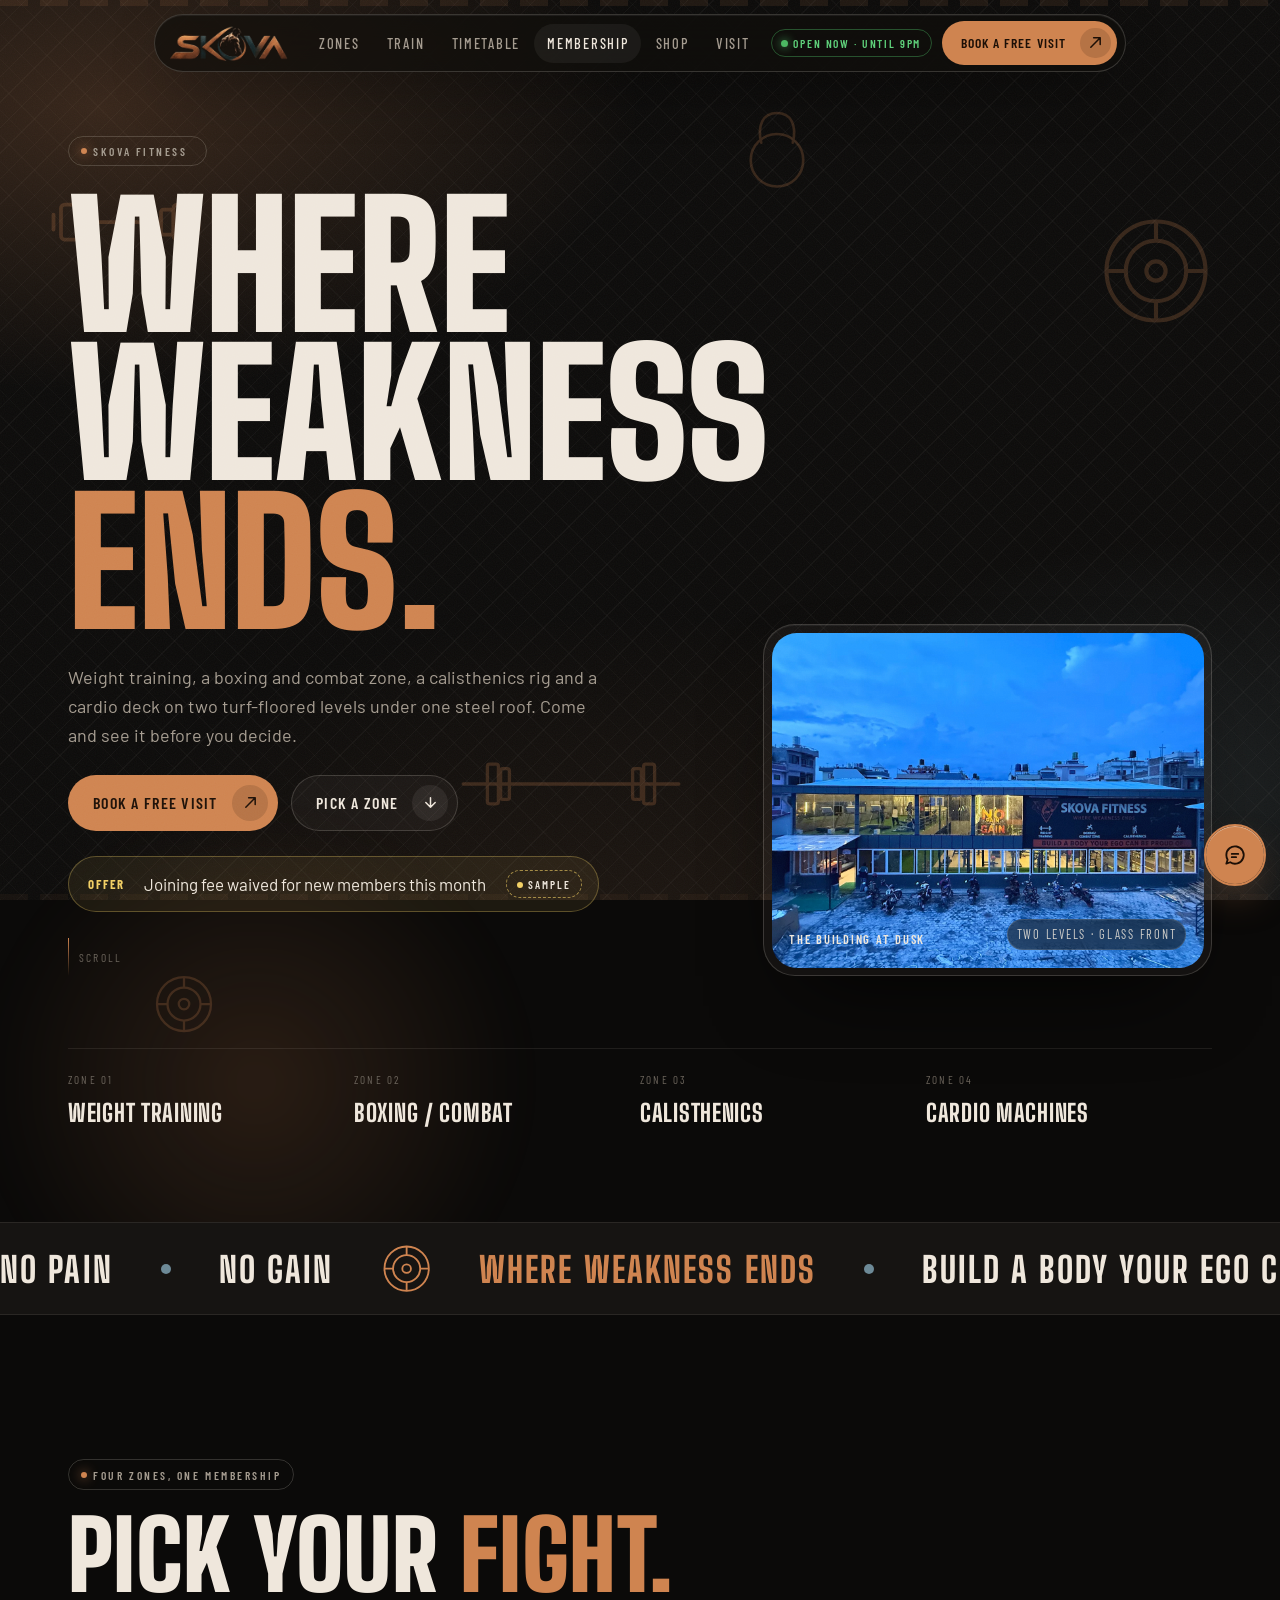
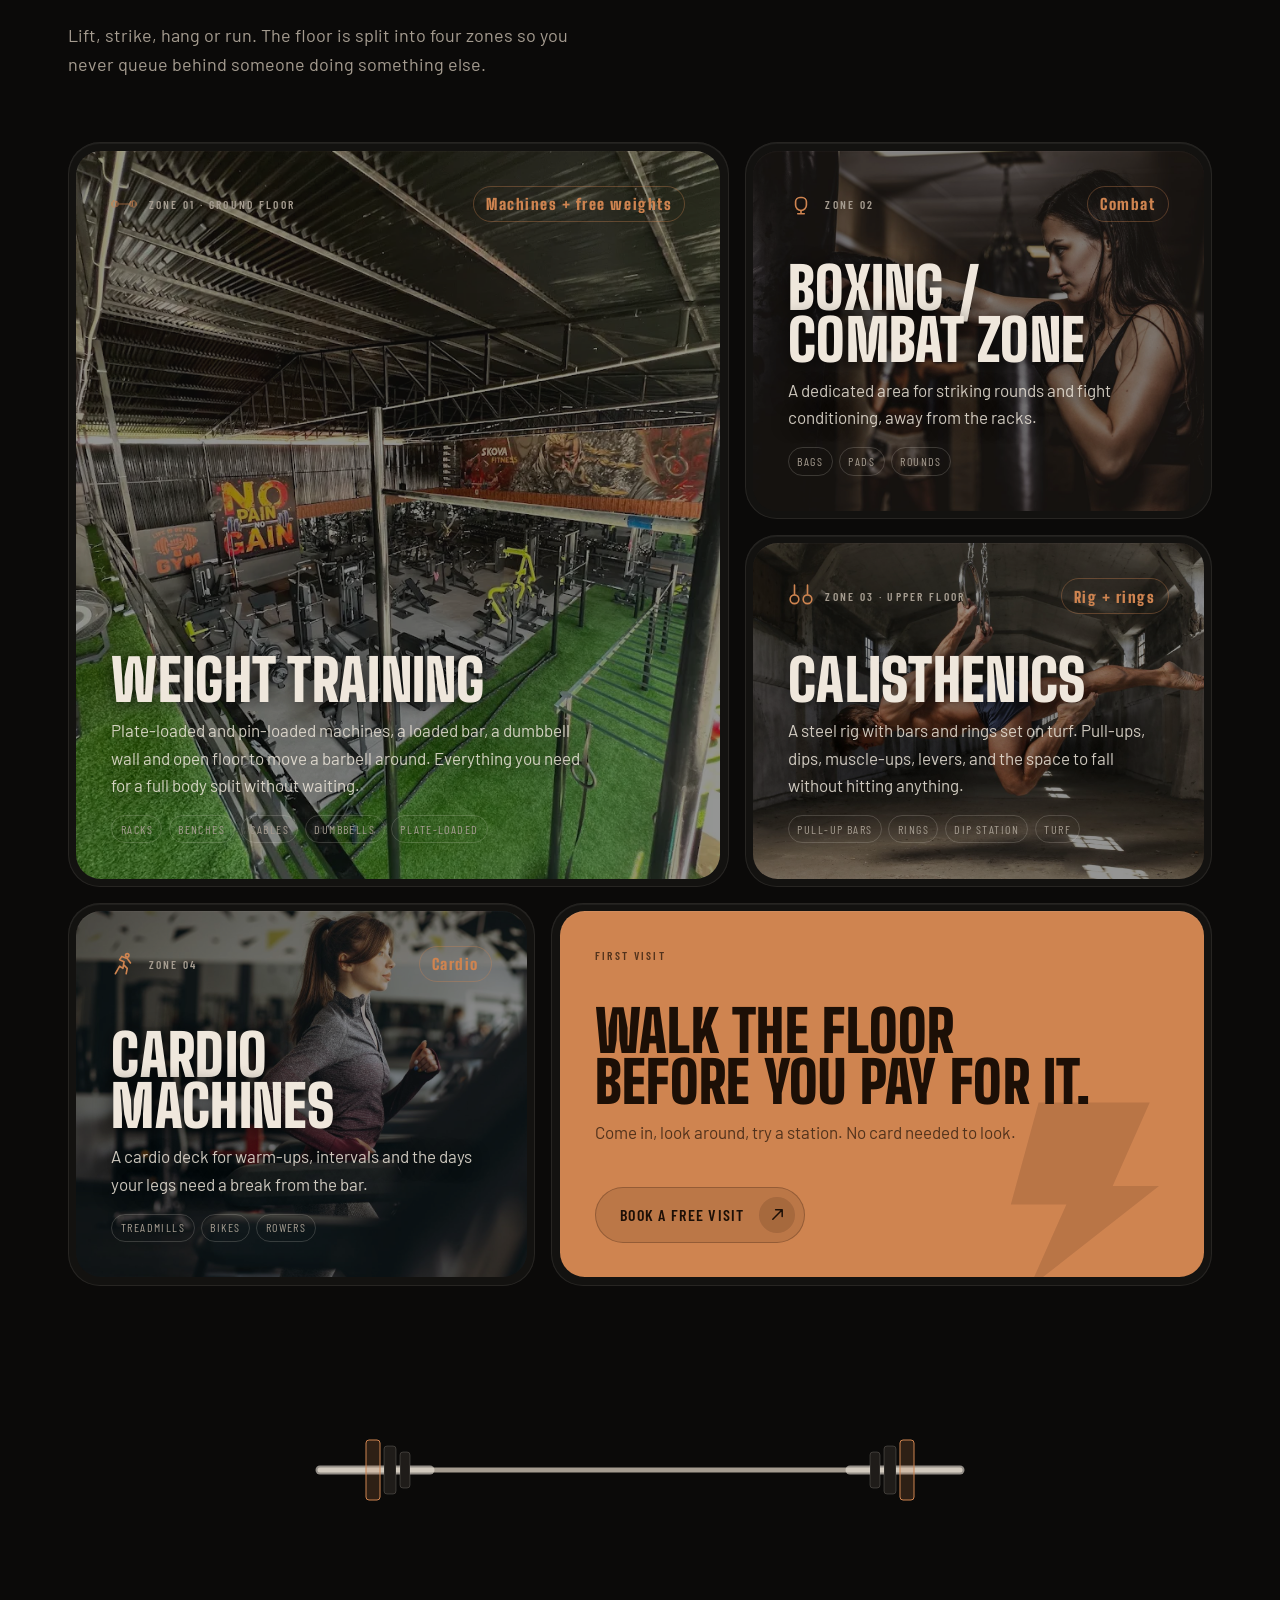
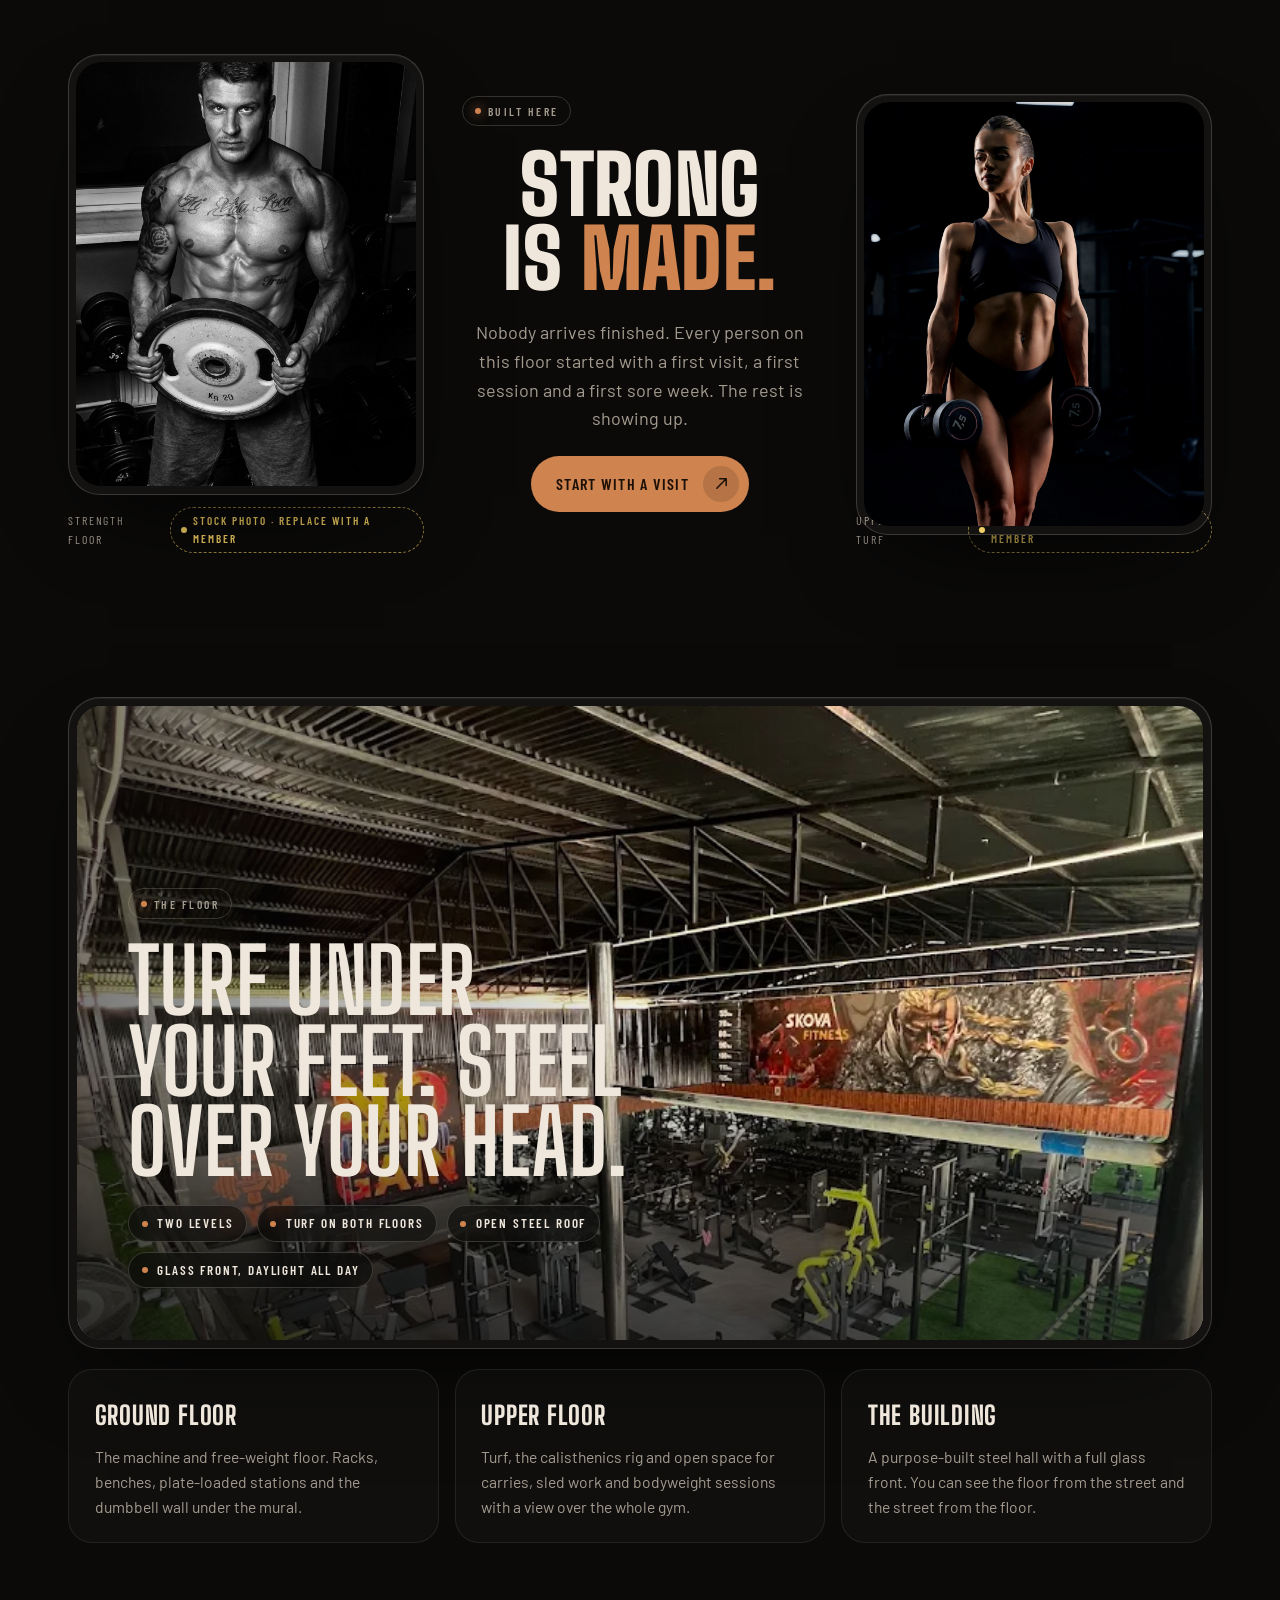
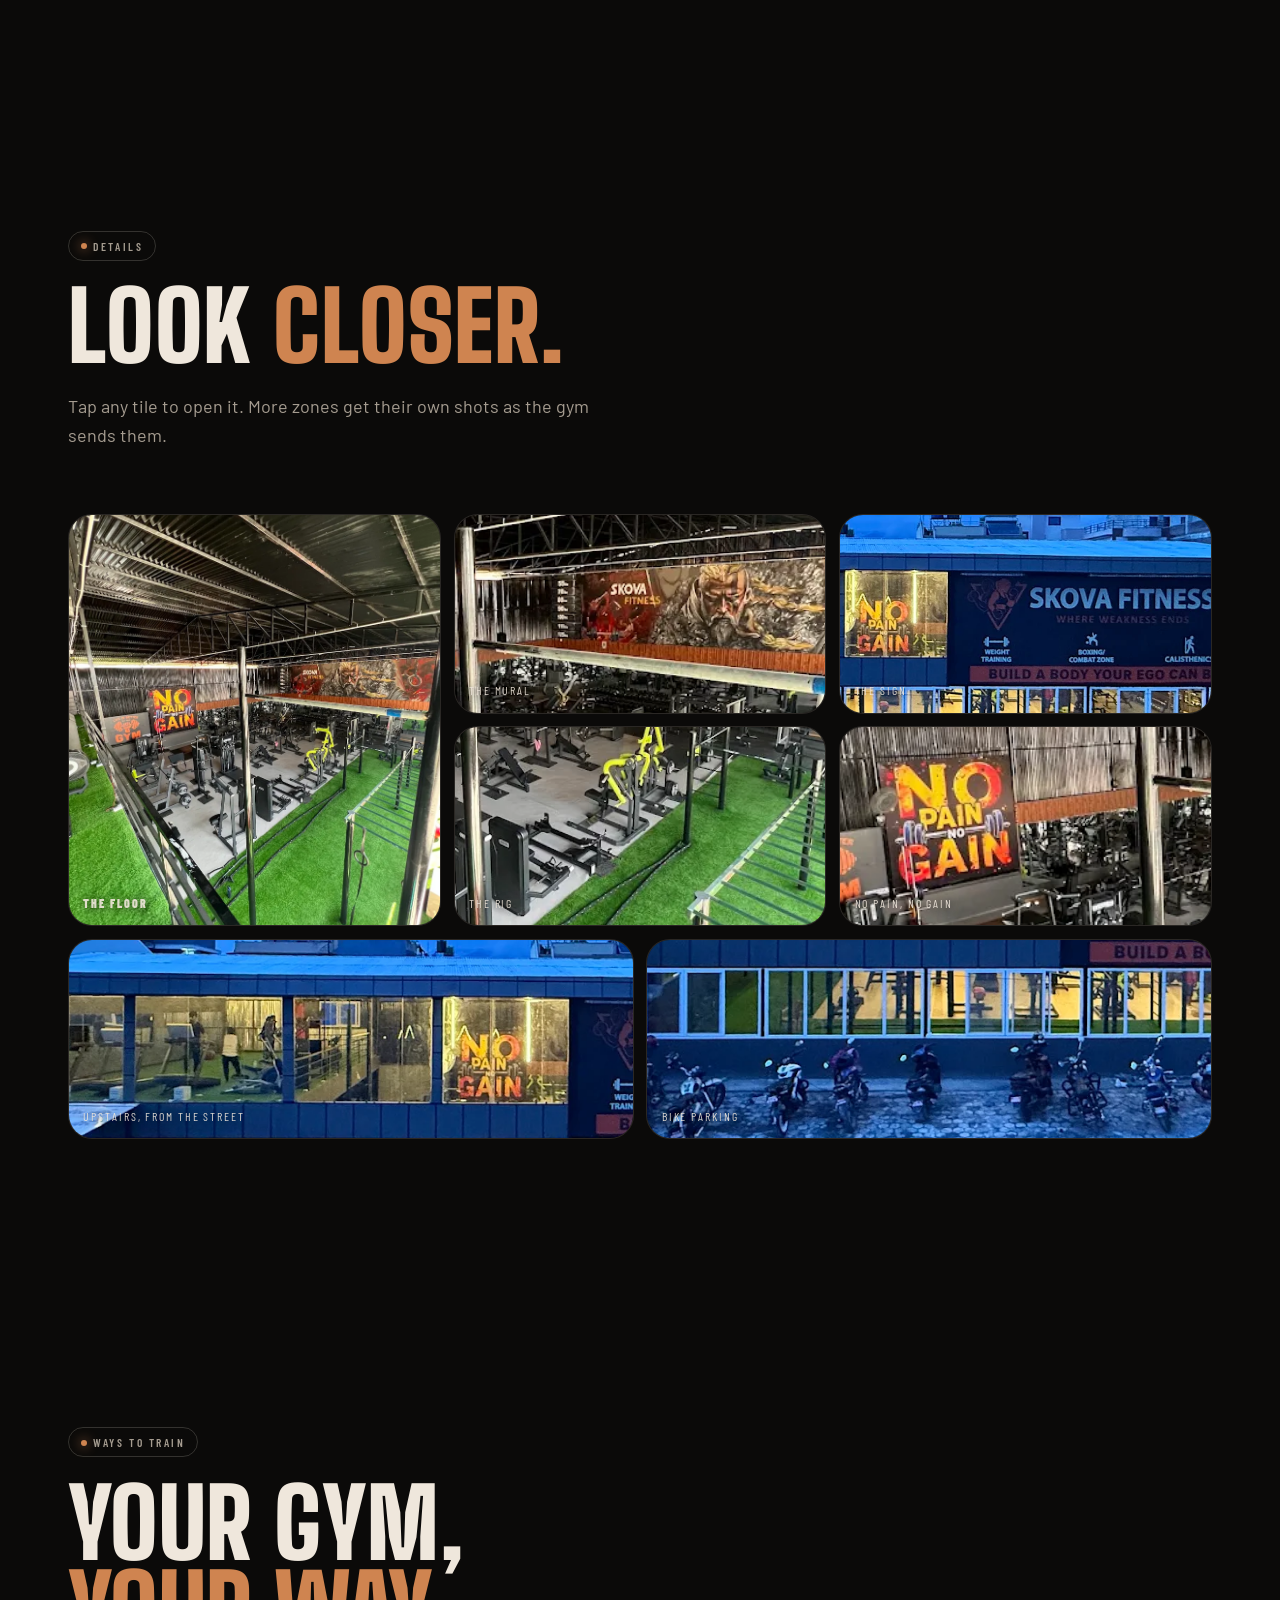
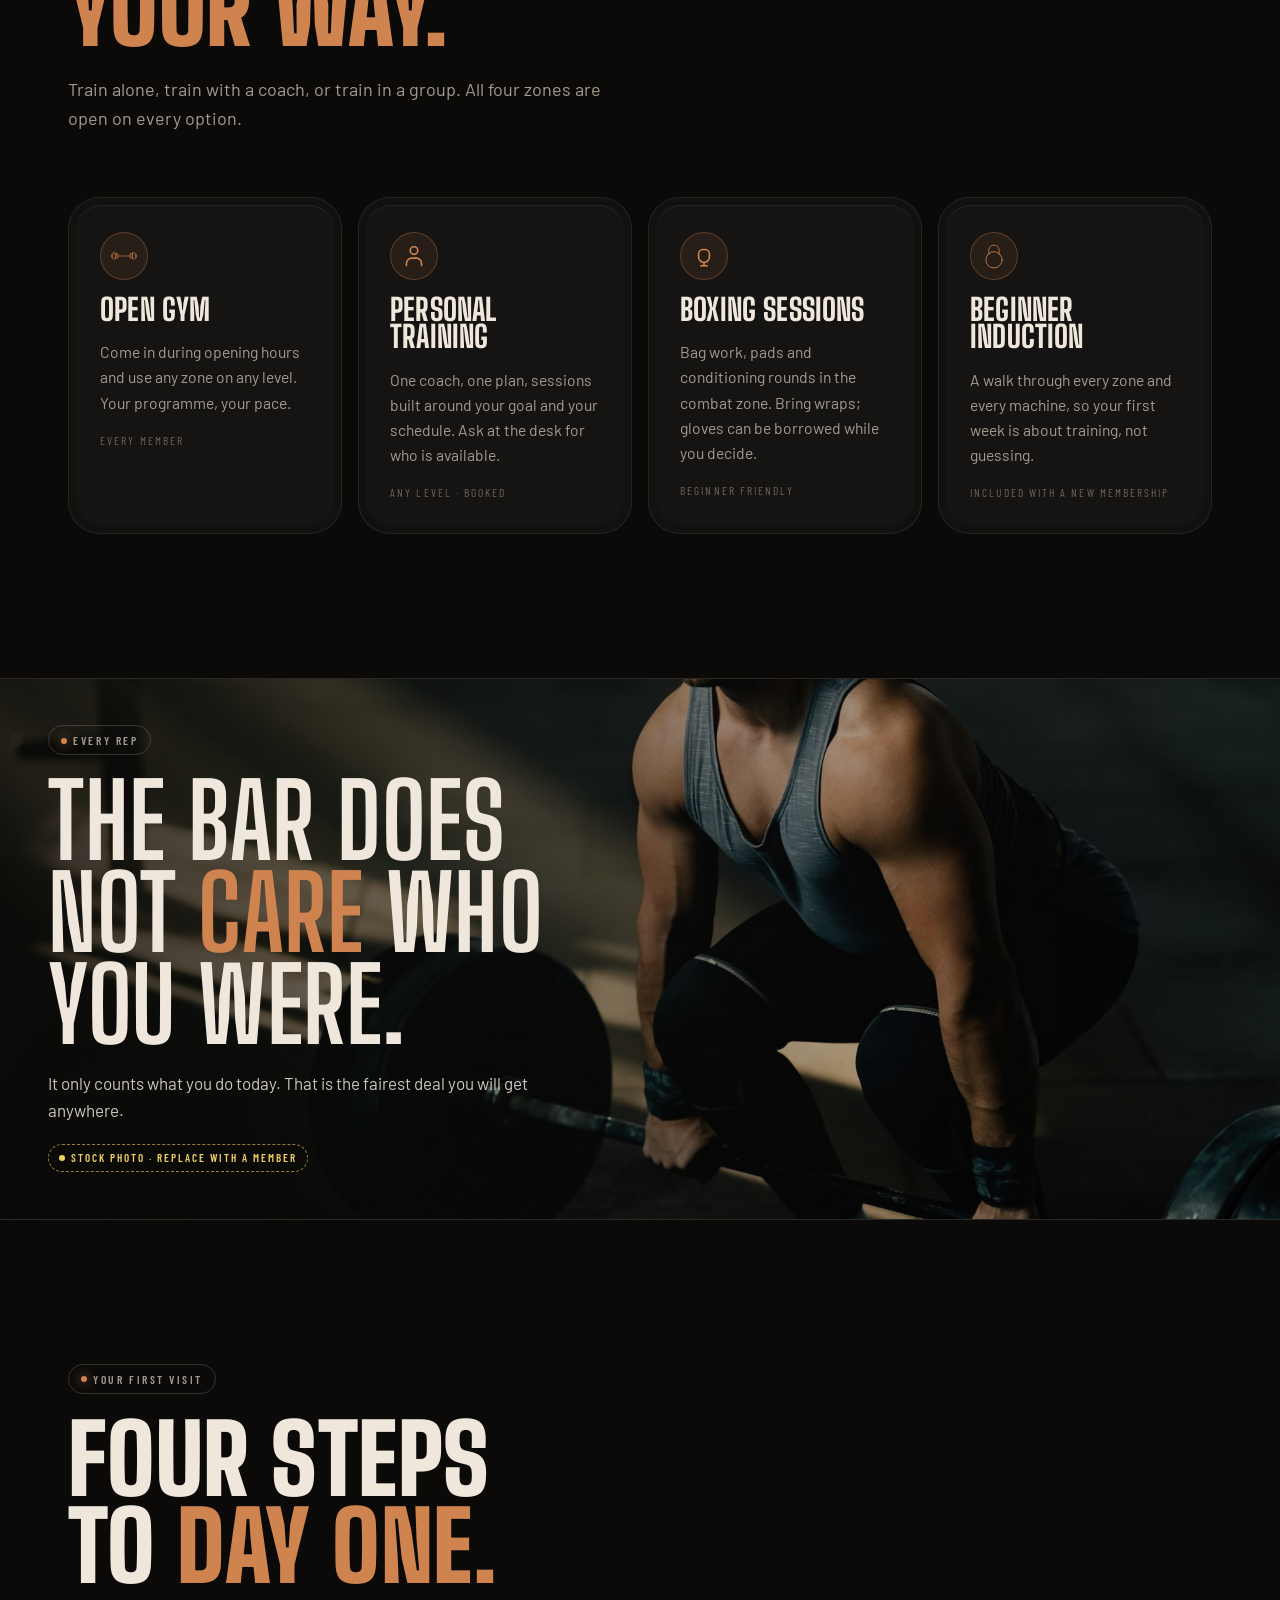
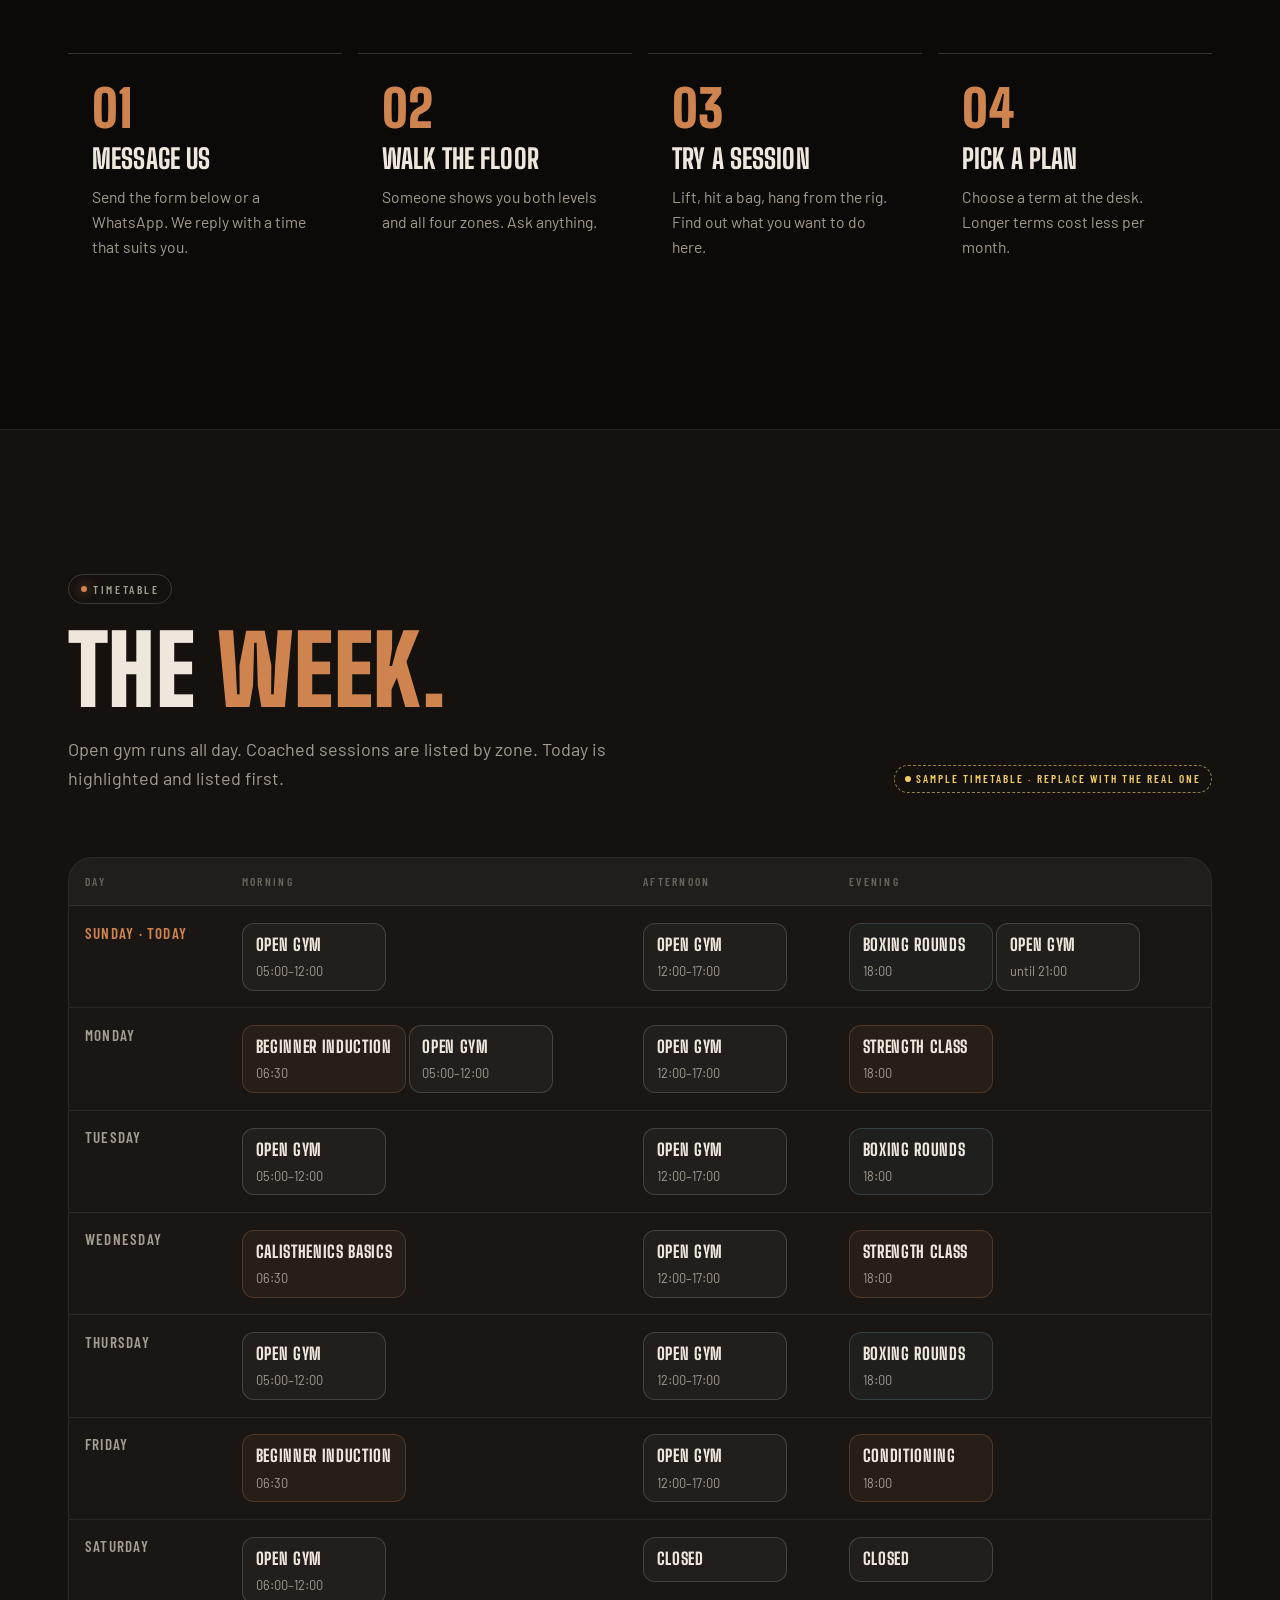
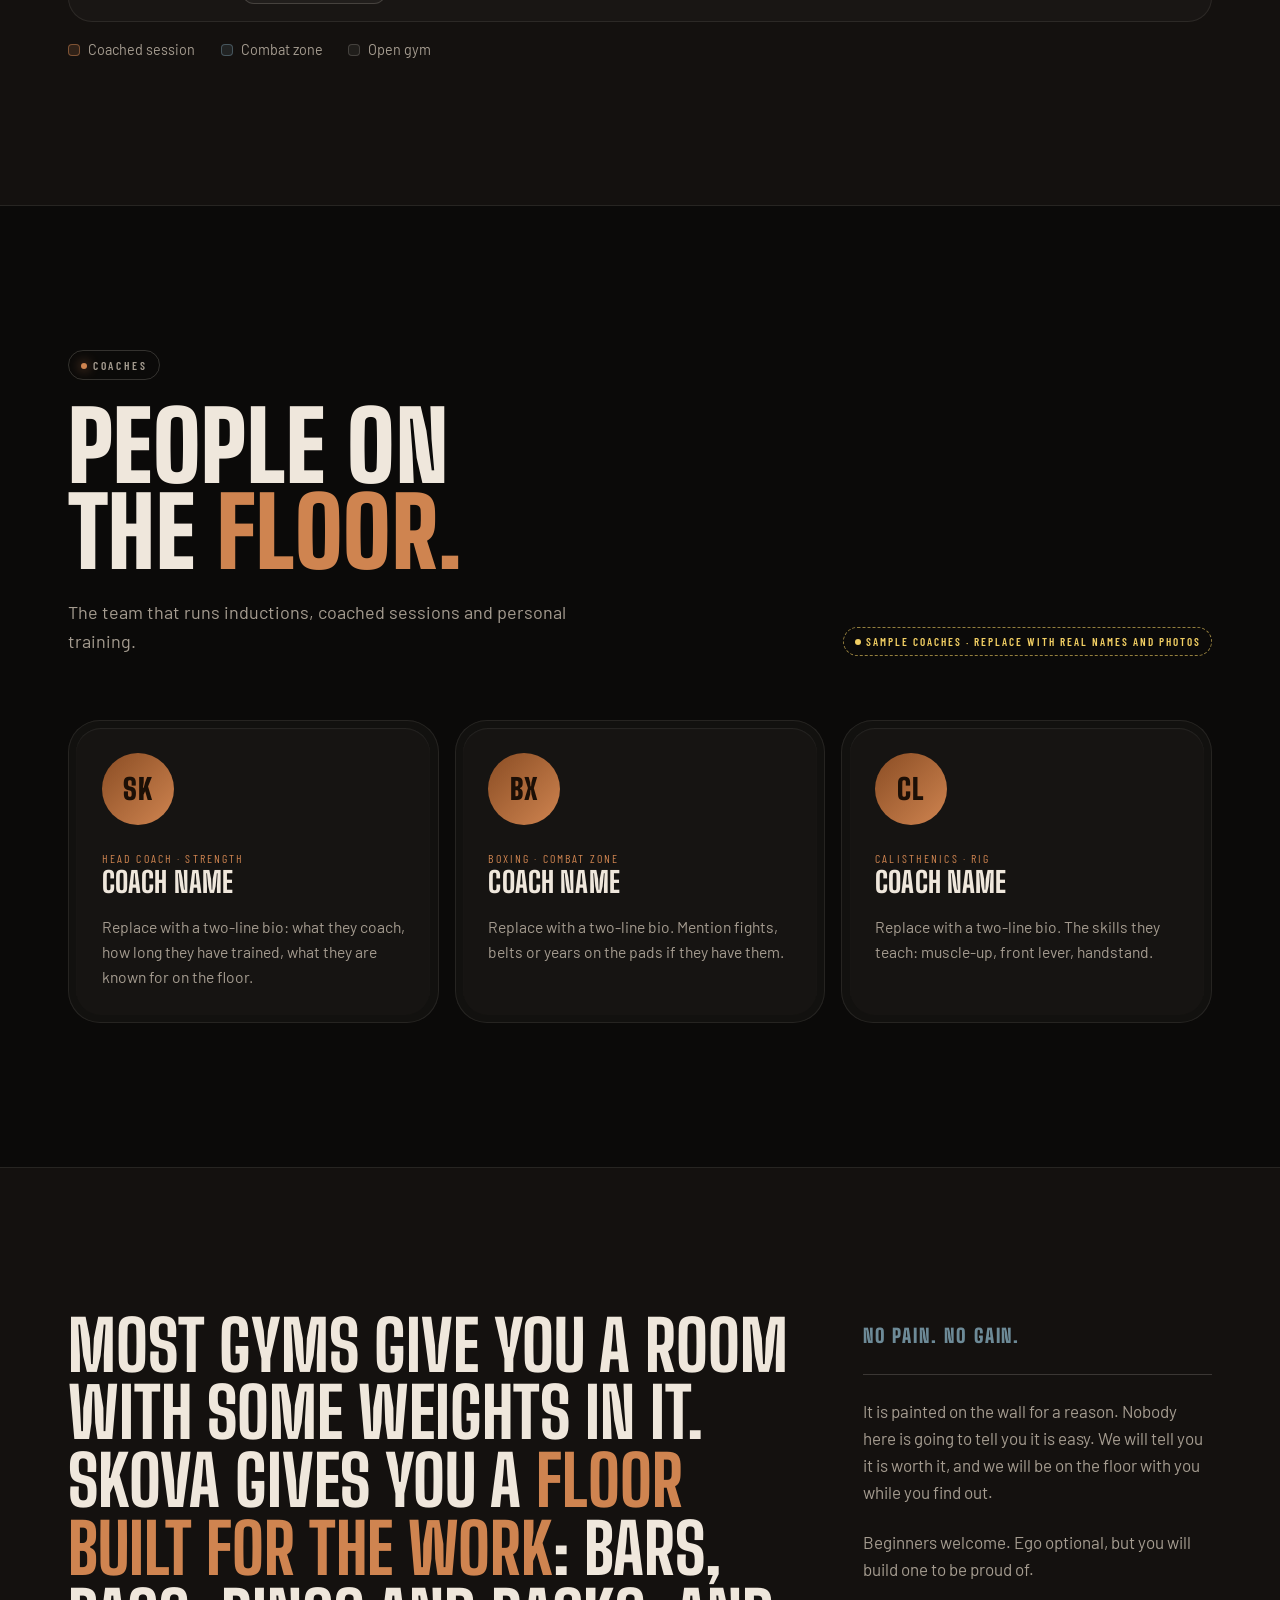
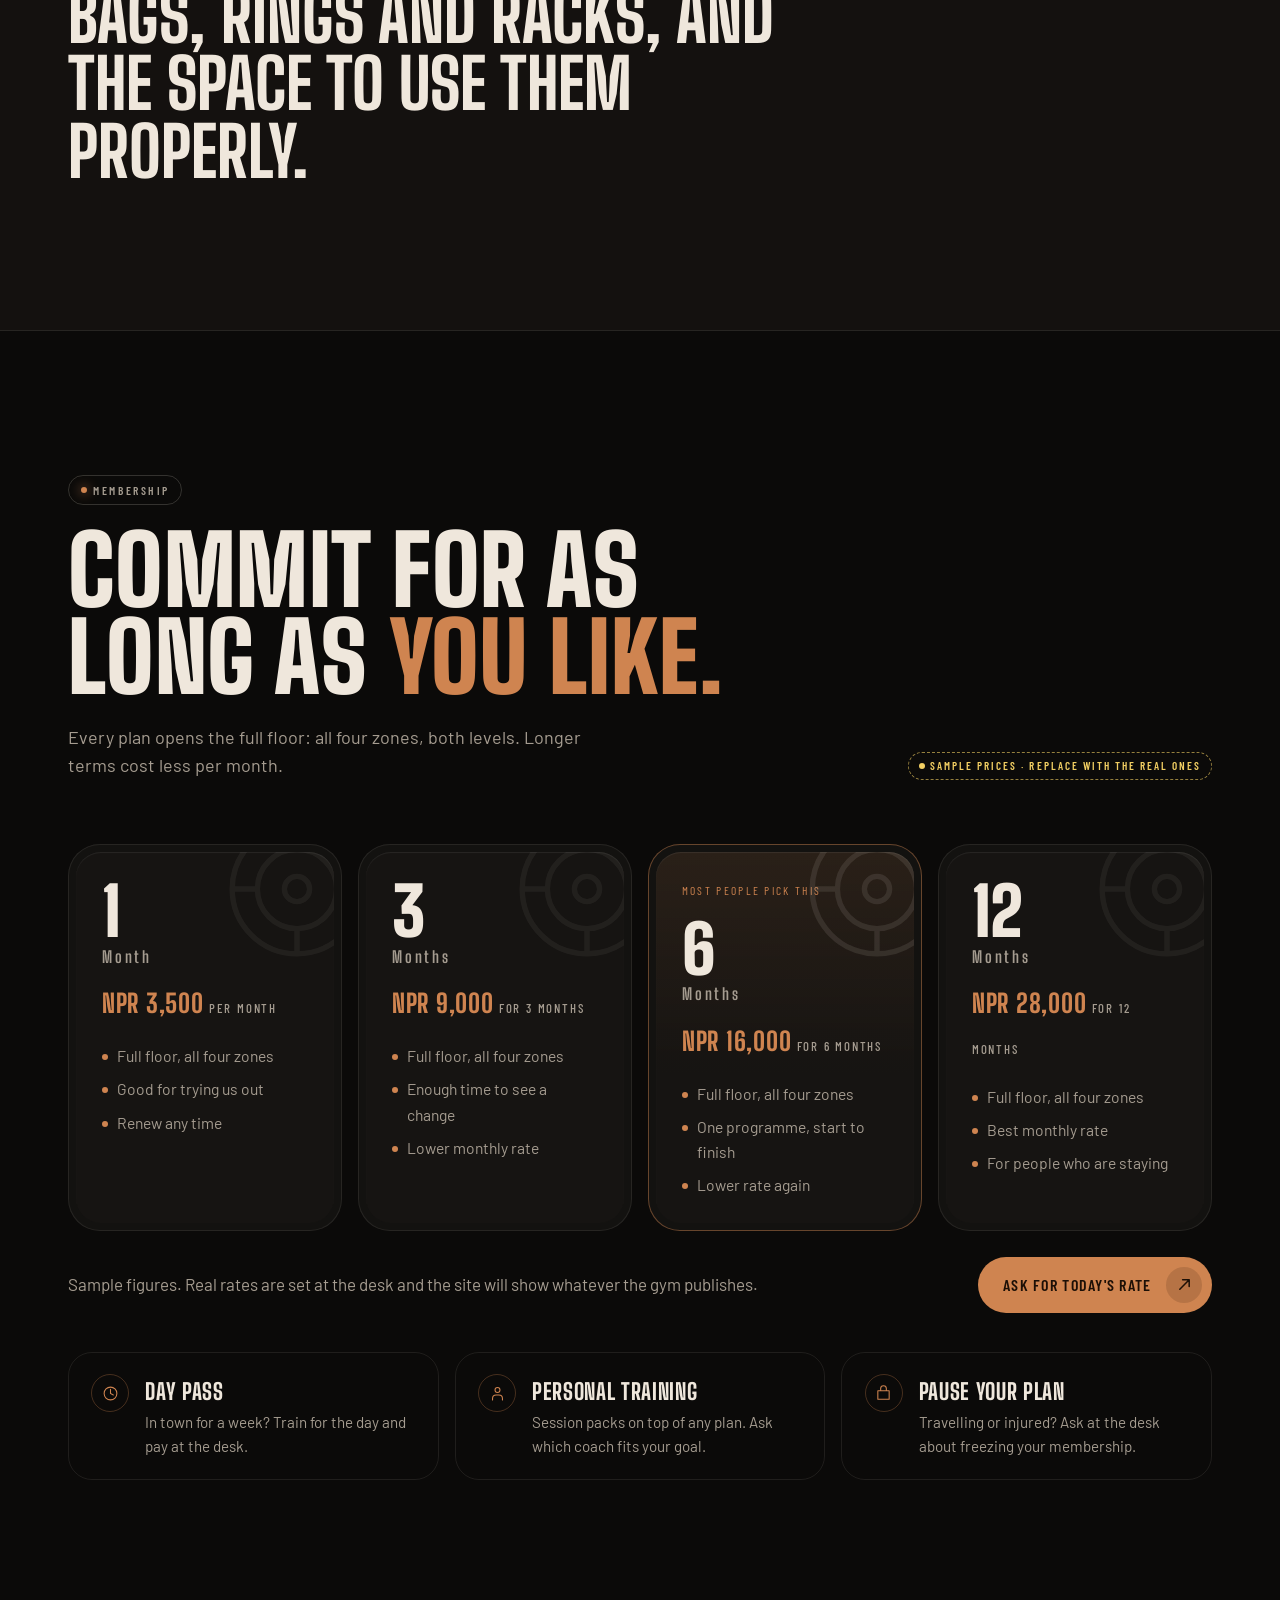
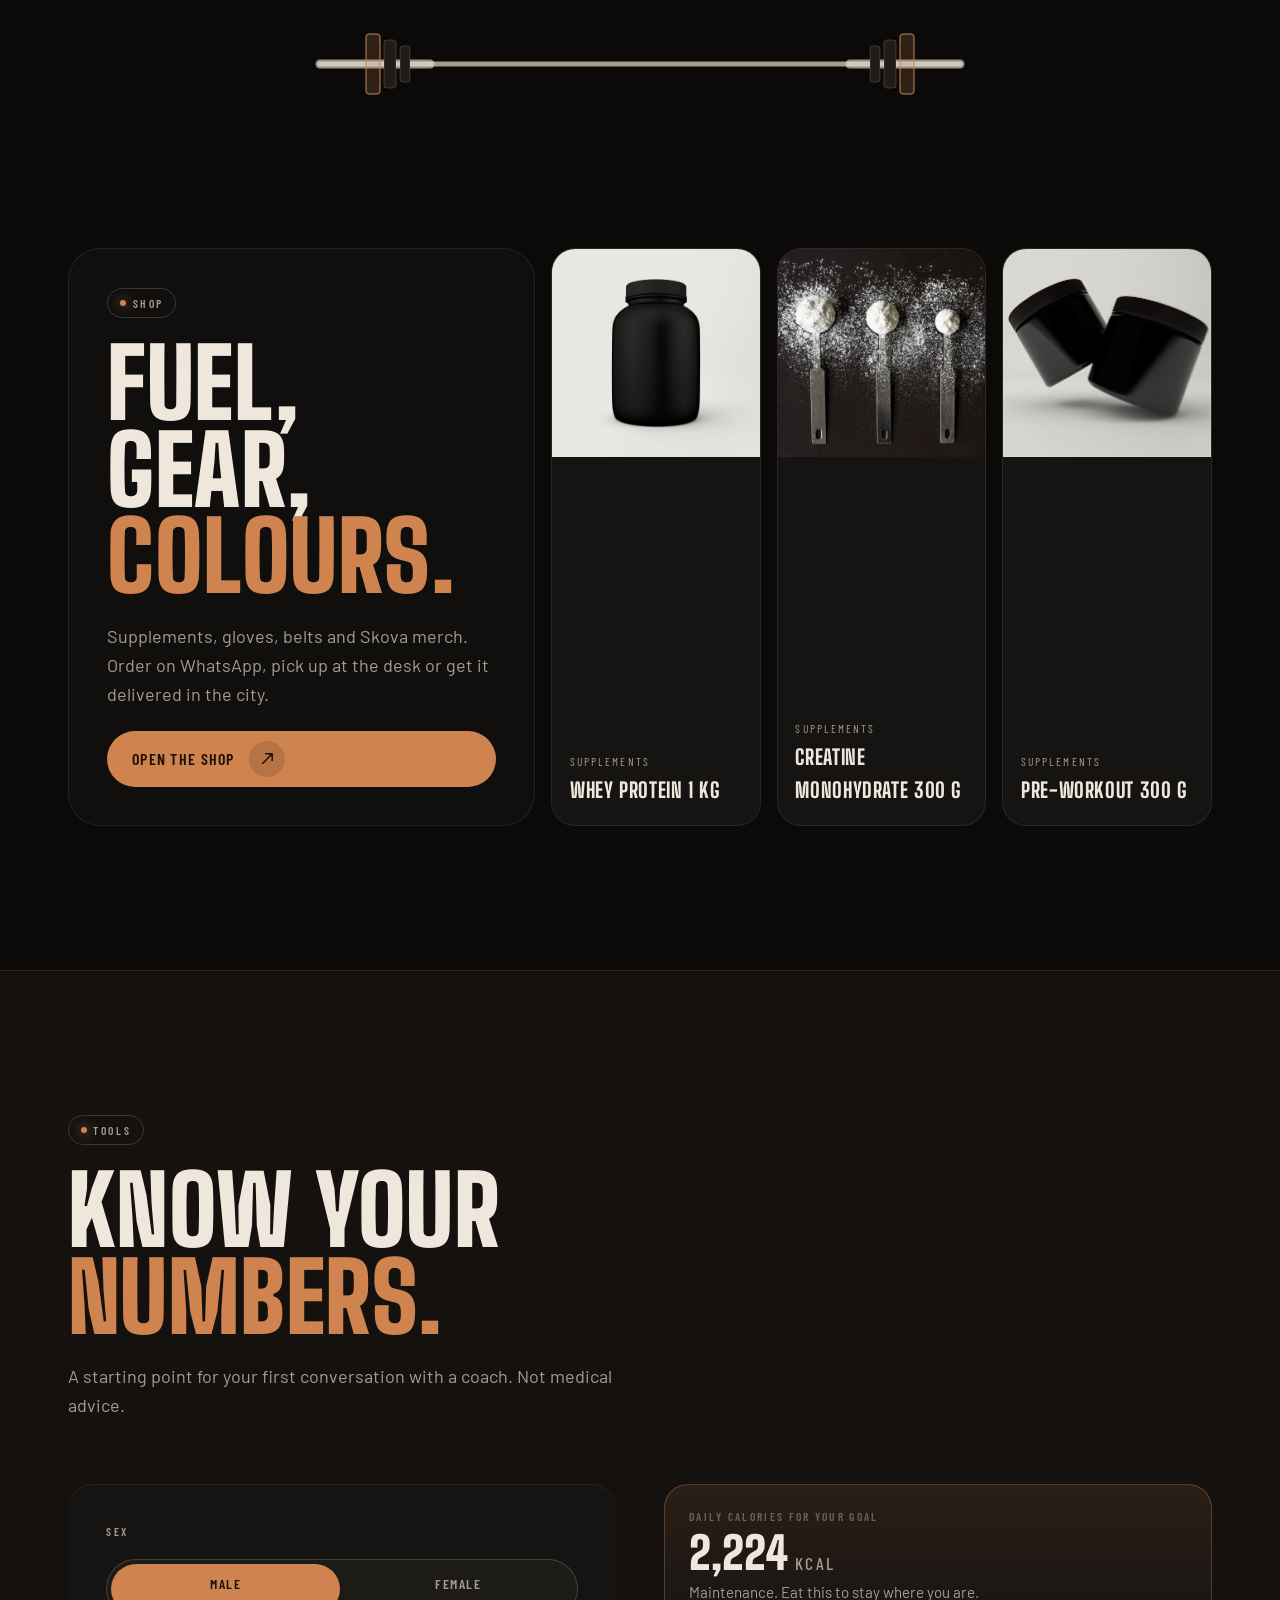
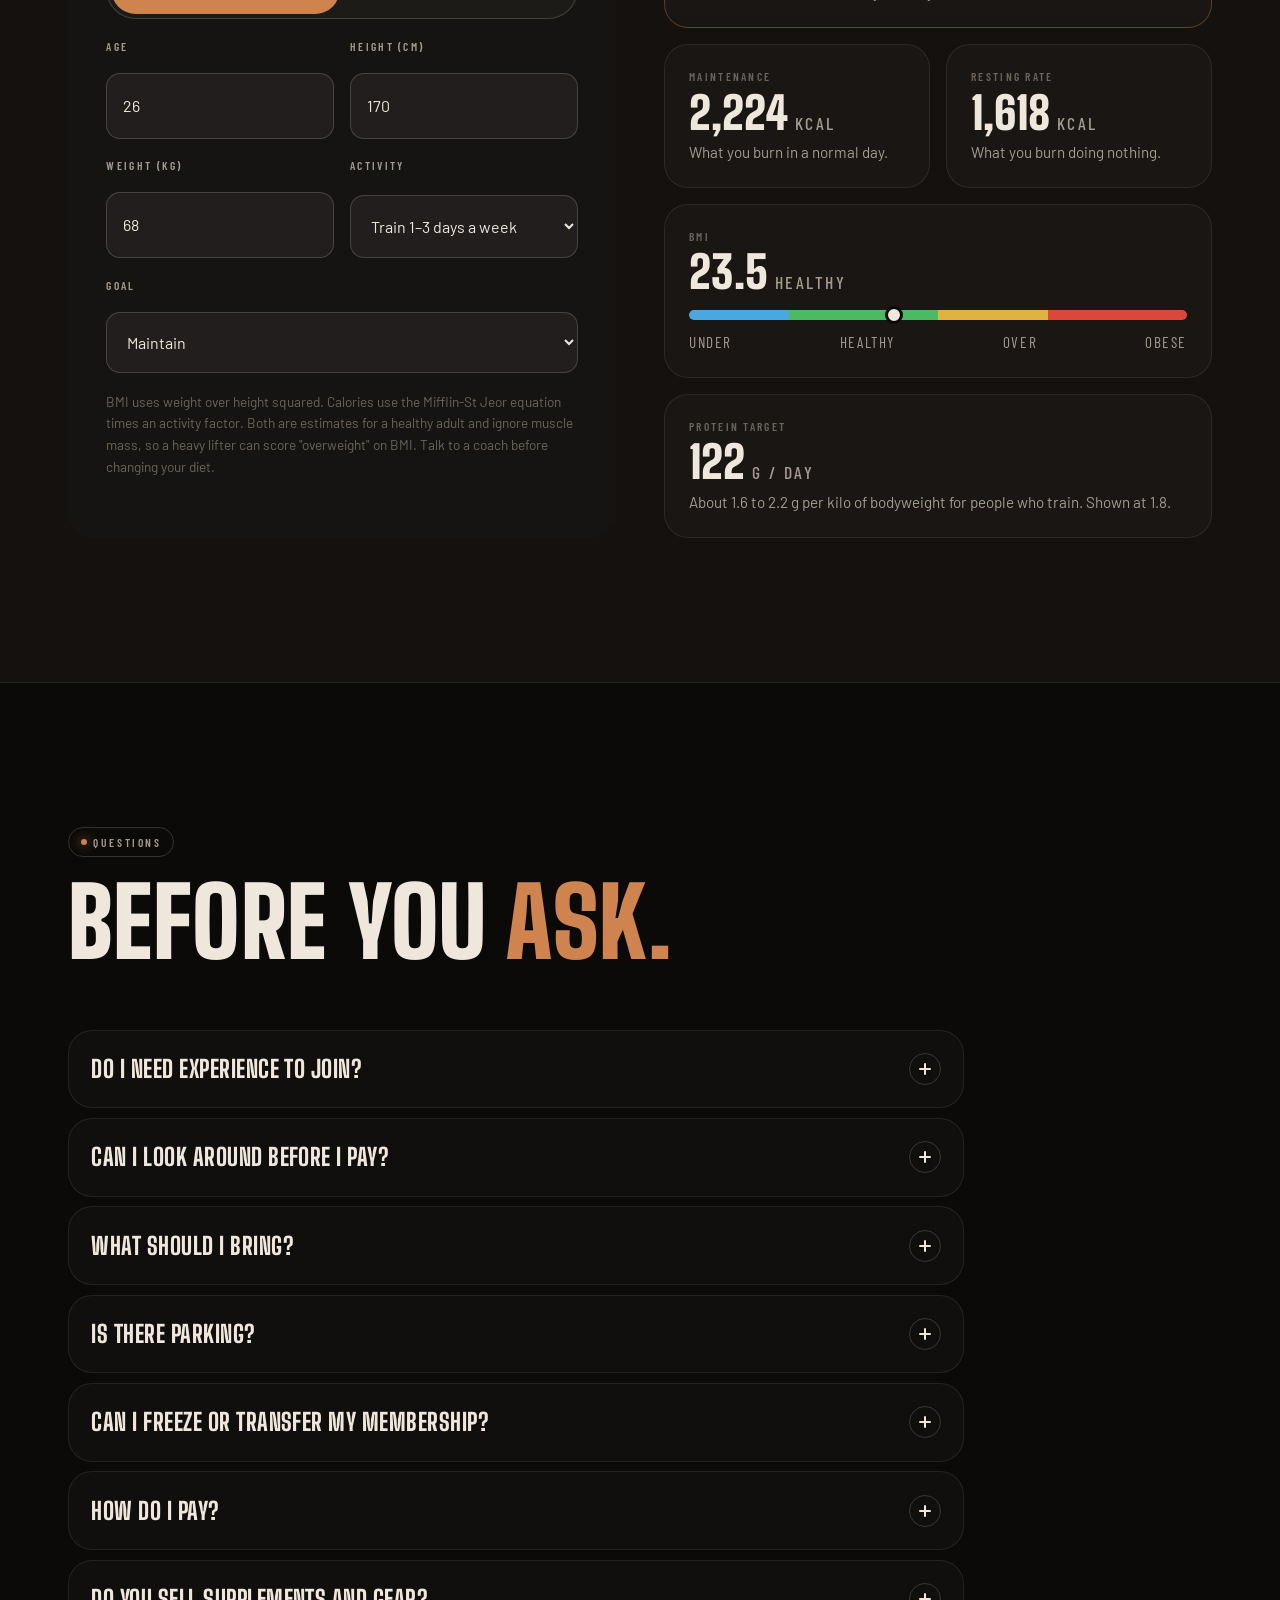
==== commit 1ef7fdfa: "Update index.html" ====
--- a/index.html
+++ b/index.html
@@ -7,10 +7,11 @@
 <meta name="description" content="Skova Fitness: weight training, a boxing and combat zone, a calisthenics rig and cardio machines on two turf-floored levels under one steel roof. Book a free visit.">
 <meta property="og:title" content="Skova Fitness. Where weakness ends.">
 <meta property="og:description" content="Weight training, combat zone, calisthenics rig and cardio deck on two turf-floored levels. Book a free visit.">
-<meta property="og:image" content="img/skova-exterior-dusk.webp">
+<meta property="og:image" content="img/logo-og.jpg">
 <meta property="og:type" content="website">
-<meta name="theme-color" content="#0a0b0a">
-<link rel="icon" href="data:image/svg+xml,%3Csvg xmlns='http://www.w3.org/2000/svg' viewBox='0 0 64 64'%3E%3Crect width='64' height='64' rx='14' fill='%230a0b0a'/%3E%3Cpath d='M20 12h24l-8 18h10L18 52l8-18H14z' fill='%235bd142'/%3E%3C/svg%3E">
+<meta name="theme-color" content="#0b0a09">
+<link rel="icon" type="image/png" href="img/favicon.png">
+<link rel="apple-touch-icon" href="img/favicon.png">
 <link rel="preconnect" href="https://fonts.googleapis.com">
 <link rel="preconnect" href="https://fonts.gstatic.com" crossorigin>
 <link rel="stylesheet" href="https://fonts.googleapis.com/css2?family=Big+Shoulders+Display:wght@700;800;900&family=Barlow:wght@400;500;600&family=Barlow+Condensed:wght@500;600;700&display=swap">
@@ -19,7 +20,7 @@
 /* ---- home page only ---- */
 .hero{position:relative;padding-top:calc(env(safe-area-inset-top,0px) + 8.5rem);padding-bottom:clamp(3rem,7vw,6rem);overflow:hidden}
 .hero-glow{position:absolute;inset:auto auto -20% -10%;width:60vw;height:60vw;max-width:800px;max-height:800px;border-radius:50%;
-  background:radial-gradient(closest-side,rgba(91,209,66,.16),transparent 70%);pointer-events:none;filter:blur(20px)}
+  background:radial-gradient(closest-side,rgba(207,132,80,.16),transparent 70%);pointer-events:none;filter:blur(20px)}
 .hero .wrap{position:relative;z-index:1}
 .hero-grid{display:grid;grid-template-columns:repeat(12,minmax(0,1fr));gap:clamp(1.5rem,4vw,3rem);align-items:end}
 .hero-copy{grid-column:1/8;display:grid;gap:1.6rem}
@@ -31,7 +32,7 @@
 .hero h1 .accent{color:var(--turf)}
 @keyframes rise{from{transform:translateY(105%)}to{transform:none}}
 .hero-actions{display:flex;flex-wrap:wrap;gap:.8rem;align-items:center}
-.offer{display:flex;flex-wrap:wrap;align-items:center;gap:.8rem 1.2rem;padding:.8rem 1rem .8rem 1.2rem;border-radius:999px;background:rgba(240,180,41,.08);border:1px solid rgba(240,180,41,.3);width:fit-content;max-width:100%}
+.offer{display:flex;flex-wrap:wrap;align-items:center;gap:.8rem 1.2rem;padding:.8rem 1rem .8rem 1.2rem;border-radius:999px;background:rgba(242,207,99,.08);border:1px solid rgba(242,207,99,.3);width:fit-content;max-width:100%}
 .offer b{font-family:var(--label);font-weight:700;letter-spacing:.14em;text-transform:uppercase;color:var(--amber);font-size:.8rem}
 .offer span{color:var(--bone)}
 .hero-photo{grid-column:8/13;position:relative}
@@ -47,26 +48,26 @@
 
 /* zones bento */
 .bento{display:grid;grid-template-columns:repeat(12,minmax(0,1fr));grid-auto-rows:minmax(240px,auto);gap:1rem}
-.cell{position:relative;background:rgba(237,234,227,.035);border:1px solid var(--line);border-radius:var(--r-xl);padding:.45rem;
+.cell{position:relative;background:rgba(239,231,220,.035);border:1px solid var(--line);border-radius:var(--r-xl);padding:.45rem;
   transition:transform .8s var(--ease),border-color .8s var(--ease);box-shadow:inset 0 1px 0 rgba(255,255,255,.05)}
 .cell:hover{transform:translateY(-4px);border-color:var(--line-strong)}
 .cell-in{height:100%;min-height:100%;border-radius:calc(var(--r-xl) - .45rem);background:var(--steel);padding:clamp(1.4rem,3vw,2.2rem);display:flex;flex-direction:column;justify-content:space-between;gap:2.5rem;position:relative;overflow:hidden;
   box-shadow:inset 0 1px 1px rgba(255,255,255,.08)}
 .cell-in img{position:absolute;inset:0;width:100%;height:100%;object-fit:cover;object-position:center 40%;opacity:.55;transition:transform 1.6s var(--ease),opacity 1s var(--ease)}
 .cell:hover .cell-in img{transform:scale(1.04);opacity:.7}
-.cell-in::after{content:"";position:absolute;inset:0;background:linear-gradient(180deg,rgba(21,23,22,.15) 0%,rgba(21,23,22,.45) 40%,rgba(21,23,22,.92) 68%,rgba(21,23,22,.99) 100%);pointer-events:none}
+.cell-in::after{content:"";position:absolute;inset:0;background:linear-gradient(180deg,rgba(22,20,18,.15) 0%,rgba(22,20,18,.45) 40%,rgba(22,20,18,.92) 68%,rgba(22,20,18,.99) 100%);pointer-events:none}
 .cell-in > *{position:relative;z-index:1}
 .cell.has-img h3,.cell.has-img p{text-shadow:0 2px 18px rgba(0,0,0,.7)}
-.cell.has-img p{color:rgba(237,234,227,.85)}
+.cell.has-img p{color:rgba(239,231,220,.85)}
 .cell-top{display:flex;justify-content:space-between;align-items:center;gap:.6rem;flex-wrap:wrap}
 .cell-top .l{display:flex;align-items:center;gap:.7rem}
 .tag{font-family:var(--label);font-weight:600;font-size:.72rem;letter-spacing:.2em;text-transform:uppercase;color:var(--muted)}
 .cell h3{font-size:clamp(2.2rem,4.5vw,3.6rem);font-weight:900}
 .cell p{color:var(--muted);max-width:30rem;margin-top:.7rem}
-.cell .sign{font-family:var(--display);font-weight:900;font-size:.95rem;letter-spacing:.1em;color:var(--turf);border:1px solid rgba(91,209,66,.35);border-radius:999px;padding:.35em .8em .3em}
+.cell .sign{font-family:var(--display);font-weight:900;font-size:.95rem;letter-spacing:.1em;color:var(--turf);border:1px solid rgba(207,132,80,.35);border-radius:999px;padding:.35em .8em .3em}
 .kit{display:flex;flex-wrap:wrap;gap:.4rem;margin-top:1rem}
 .kit span{font-family:var(--label);font-size:.75rem;letter-spacing:.12em;text-transform:uppercase;color:var(--muted);border:1px solid var(--line-strong);border-radius:999px;padding:.3em .7em;transition:transform .6s var(--spring),border-color .6s var(--ease),color .6s var(--ease)}
-.cell:hover .kit span{border-color:rgba(91,209,66,.5);color:var(--bone);transform:translateY(-2px)}
+.cell:hover .kit span{border-color:rgba(207,132,80,.5);color:var(--bone);transform:translateY(-2px)}
 .cell:hover .kit span:nth-child(2){transition-delay:.05s}.cell:hover .kit span:nth-child(3){transition-delay:.1s}.cell:hover .kit span:nth-child(4){transition-delay:.15s}.cell:hover .kit span:nth-child(5){transition-delay:.2s}
 .c1{grid-column:1/8;grid-row:span 2}
 .c2{grid-column:8/13}
@@ -75,10 +76,10 @@
 .c5{grid-column:6/13}
 .c5 .cell-in{background:var(--turf);color:var(--turf-ink)}
 .c5 .cell-in::after{display:none}
-.c5 .tag,.c5 p{color:rgba(10,31,8,.7)}
-.c5 .btn-ghost{background:rgba(10,31,8,.1);color:var(--turf-ink);border-color:rgba(10,31,8,.25)}
-.c5 .btn-ghost .ic{background:rgba(10,31,8,.14)}
-.c5 .big-bolt{position:absolute;right:-6%;bottom:-18%;width:46%;color:rgba(10,31,8,.12);z-index:0;animation:floaty 7s ease-in-out infinite alternate}
+.c5 .tag,.c5 p{color:rgba(28,15,6,.7)}
+.c5 .btn-ghost{background:rgba(28,15,6,.1);color:var(--turf-ink);border-color:rgba(28,15,6,.25)}
+.c5 .btn-ghost .ic{background:rgba(28,15,6,.14)}
+.c5 .big-bolt{position:absolute;right:-6%;bottom:-18%;width:46%;color:rgba(28,15,6,.12);z-index:0;animation:floaty 7s ease-in-out infinite alternate}
 
 /* built here (athlete portraits) */
 .built-grid{display:grid;grid-template-columns:repeat(12,minmax(0,1fr));gap:clamp(1.2rem,3vw,2.5rem);align-items:center}
@@ -95,15 +96,15 @@
 .floor .frame{padding:.5rem}
 .floor .frame-in{aspect-ratio:16/9;max-height:78vh;min-height:420px}
 .floor .frame-in img{object-position:center 35%}
-.floor .frame-in::after{content:"";position:absolute;inset:0;background:linear-gradient(90deg,rgba(10,11,10,.55),transparent 55%),linear-gradient(0deg,rgba(10,11,10,.7),transparent 45%)}
+.floor .frame-in::after{content:"";position:absolute;inset:0;background:linear-gradient(90deg,rgba(11,10,9,.55),transparent 55%),linear-gradient(0deg,rgba(11,10,9,.7),transparent 45%)}
 .floor-copy{position:absolute;left:clamp(1.5rem,4vw,3.5rem);bottom:clamp(1.5rem,4vw,3.5rem);right:clamp(1.5rem,4vw,3.5rem);z-index:2;display:grid;gap:1.4rem;max-width:40rem}
 .floor-copy h2{font-size:clamp(3rem,7vw,6.5rem)}
 .chips{display:flex;flex-wrap:wrap;gap:.6rem}
-.chip{display:inline-flex;align-items:center;gap:.6rem;padding:.55em .95em .5em;border-radius:999px;background:rgba(10,11,10,.6);border:1px solid rgba(237,234,227,.18);backdrop-filter:blur(12px);-webkit-backdrop-filter:blur(12px);
+.chip{display:inline-flex;align-items:center;gap:.6rem;padding:.55em .95em .5em;border-radius:999px;background:rgba(11,10,9,.6);border:1px solid rgba(239,231,220,.18);backdrop-filter:blur(12px);-webkit-backdrop-filter:blur(12px);
   font-family:var(--label);font-weight:600;font-size:.82rem;letter-spacing:.14em;text-transform:uppercase}
 .chip::before{content:"";width:6px;height:6px;border-radius:50%;background:var(--turf)}
 .floor-notes{display:grid;grid-template-columns:repeat(3,1fr);gap:1rem;margin-top:1.25rem}
-.note{padding:1.6rem 1.6rem 1.4rem;border:1px solid var(--line);border-radius:var(--r-lg);background:rgba(237,234,227,.025);display:grid;gap:.5rem;align-content:start}
+.note{padding:1.6rem 1.6rem 1.4rem;border:1px solid var(--line);border-radius:var(--r-lg);background:rgba(239,231,220,.025);display:grid;gap:.5rem;align-content:start}
 .note b{font-family:var(--display);font-weight:800;font-size:1.6rem;text-transform:uppercase;letter-spacing:.03em}
 .note p{color:var(--muted);font-size:.98rem}
 
@@ -115,33 +116,33 @@
   .band img{animation:par linear both;animation-timeline:view();animation-range:entry 0% exit 100%}
   @keyframes par{from{transform:translateY(-6%)}to{transform:translateY(6%)}}
 }
-.band .media::after{content:"";position:absolute;inset:0;background:linear-gradient(90deg,rgba(10,11,10,.85) 0%,rgba(10,11,10,.5) 45%,rgba(10,11,10,.1) 100%)}
+.band .media::after{content:"";position:absolute;inset:0;background:linear-gradient(90deg,rgba(11,10,9,.85) 0%,rgba(11,10,9,.5) 45%,rgba(11,10,9,.1) 100%)}
 .band-copy{position:absolute;inset:0;z-index:1;display:grid;align-content:center;gap:1.2rem;padding-inline:var(--gutter)}
 .band-copy .in{width:min(1240px,100%);margin-inline:auto;display:grid;gap:1.2rem;max-width:min(1240px,100%)}
 .band-copy h2{font-size:clamp(3rem,8vw,7.5rem);max-width:12ch}
 .band-copy h2 em{font-style:normal;color:var(--turf)}
-.band-copy p{max-width:32rem;color:rgba(237,234,227,.85)}
+.band-copy p{max-width:32rem;color:rgba(239,231,220,.85)}
 
 /* gallery */
 .gallery{display:grid;grid-template-columns:repeat(6,1fr);grid-auto-rows:200px;gap:.8rem}
 .tile{position:relative;border-radius:var(--r-lg);overflow:hidden;background:var(--steel);border:1px solid var(--line);cursor:zoom-in;margin:0}
-.tile figcaption{position:absolute;left:.9rem;bottom:.8rem;right:.9rem;font-family:var(--label);font-size:.74rem;letter-spacing:.16em;text-transform:uppercase;color:rgba(237,234,227,.9);text-shadow:0 1px 10px rgba(0,0,0,.8)}
+.tile figcaption{position:absolute;left:.9rem;bottom:.8rem;right:.9rem;font-family:var(--label);font-size:.74rem;letter-spacing:.16em;text-transform:uppercase;color:rgba(239,231,220,.9);text-shadow:0 1px 10px rgba(0,0,0,.8)}
 .tile.w2{grid-column:span 2}.tile.w3{grid-column:span 3}.tile.h2{grid-row:span 2}
 .tile .crop{width:100%;height:100%;overflow:hidden}
 .tile .crop img{width:100%;height:100%;object-fit:cover;transform-origin:var(--ox,50%) var(--oy,50%);transform:scale(var(--z,1));object-position:var(--ox,50%) var(--oy,50%);transition:transform 1.2s var(--ease)}
 .tile:hover .crop img{transform:scale(calc(var(--z,1) * 1.05))}
 .lightbox{border:0;padding:0;background:transparent;max-width:min(96vw,1200px);max-height:96vh}
-.lightbox::backdrop{background:rgba(10,11,10,.9);backdrop-filter:blur(10px)}
+.lightbox::backdrop{background:rgba(11,10,9,.9);backdrop-filter:blur(10px)}
 .lightbox img{max-height:82vh;width:auto;max-width:100%;object-fit:contain;margin:auto}
 .lightbox .lb-foot{display:flex;justify-content:space-between;align-items:center;gap:1rem;padding:.9rem .4rem .2rem;color:var(--muted);font-family:var(--label);letter-spacing:.14em;text-transform:uppercase;font-size:.8rem}
-.lightbox button{border:1px solid var(--line-strong);background:rgba(237,234,227,.05);color:var(--bone);border-radius:999px;padding:.5em 1.1em;font:inherit;font-size:.8rem;letter-spacing:.14em;text-transform:uppercase;cursor:pointer}
+.lightbox button{border:1px solid var(--line-strong);background:rgba(239,231,220,.05);color:var(--bone);border-radius:999px;padding:.5em 1.1em;font:inherit;font-size:.8rem;letter-spacing:.14em;text-transform:uppercase;cursor:pointer}
 
 /* programs */
 .programs{display:grid;grid-template-columns:repeat(4,1fr);gap:1rem}
-.program{border:1px solid var(--line);border-radius:var(--r-xl);padding:.45rem;background:rgba(237,234,227,.03);transition:transform .8s var(--ease),border-color .8s var(--ease)}
+.program{border:1px solid var(--line);border-radius:var(--r-xl);padding:.45rem;background:rgba(239,231,220,.03);transition:transform .8s var(--ease),border-color .8s var(--ease)}
 .program:hover{transform:translateY(-4px);border-color:var(--line-strong)}
 .program-in{height:100%;border-radius:calc(var(--r-xl) - .45rem);background:var(--steel);padding:1.7rem 1.5rem 1.5rem;display:grid;gap:1rem;align-content:start;box-shadow:inset 0 1px 1px rgba(255,255,255,.08)}
-.program-in .glyph{width:48px;height:48px;border-radius:50%;display:grid;place-items:center;background:rgba(91,209,66,.1);border:1px solid rgba(91,209,66,.3);color:var(--turf)}
+.program-in .glyph{width:48px;height:48px;border-radius:50%;display:grid;place-items:center;background:rgba(207,132,80,.1);border:1px solid rgba(207,132,80,.3);color:var(--turf)}
 .program h3{font-size:1.9rem;font-weight:800}
 .program p{color:var(--muted);font-size:.98rem}
 .program .who{font-family:var(--label);font-size:.72rem;letter-spacing:.18em;text-transform:uppercase;color:var(--dim)}
@@ -154,28 +155,28 @@
 .step p{color:var(--muted);font-size:.98rem}
 
 /* timetable */
-.tt-wrap{overflow-x:auto;border:1px solid var(--line);border-radius:var(--r-lg);background:rgba(237,234,227,.025)}
+.tt-wrap{overflow-x:auto;border:1px solid var(--line);border-radius:var(--r-lg);background:rgba(239,231,220,.025)}
 .tt{border-collapse:collapse;width:100%;min-width:720px;font-size:.95rem}
 .tt th,.tt td{padding:.9rem 1rem;text-align:left;border-bottom:1px solid var(--line);vertical-align:top}
-.tt th{font-family:var(--label);font-weight:600;font-size:.72rem;letter-spacing:.2em;text-transform:uppercase;color:var(--dim);background:rgba(237,234,227,.03)}
+.tt th{font-family:var(--label);font-weight:600;font-size:.72rem;letter-spacing:.2em;text-transform:uppercase;color:var(--dim);background:rgba(239,231,220,.03)}
 .tt td:first-child{font-family:var(--label);font-weight:600;letter-spacing:.08em;text-transform:uppercase;color:var(--muted);white-space:nowrap}
 .tt tr:last-child td{border-bottom:0}
-.tt .slot{display:inline-flex;flex-direction:column;gap:.15rem;padding:.5rem .8rem;border-radius:12px;background:rgba(91,209,66,.08);border:1px solid rgba(91,209,66,.25);min-width:9rem;margin:.15rem 0}
+.tt .slot{display:inline-flex;flex-direction:column;gap:.15rem;padding:.5rem .8rem;border-radius:12px;background:rgba(207,132,80,.08);border:1px solid rgba(207,132,80,.25);min-width:9rem;margin:.15rem 0}
 .tt .slot b{font-family:var(--display);font-weight:800;text-transform:uppercase;letter-spacing:.04em;font-size:1.05rem}
 .tt .slot small{color:var(--muted);font-size:.8rem}
-.tt .slot.combat{background:rgba(226,46,31,.08);border-color:rgba(226,46,31,.3)}
-.tt .slot.open{background:rgba(237,234,227,.04);border-color:var(--line-strong)}
+.tt .slot.combat{background:rgba(109,138,151,.08);border-color:rgba(109,138,151,.3)}
+.tt .slot.open{background:rgba(239,231,220,.04);border-color:var(--line-strong)}
 .tt .today td:first-child{color:var(--turf)}
 .tt-key{display:flex;flex-wrap:wrap;gap:1rem 1.6rem;margin-top:1rem;color:var(--muted);font-size:.9rem}
 .tt-key span{display:inline-flex;align-items:center;gap:.5rem}
 .tt-key i{width:12px;height:12px;border-radius:4px;border:1px solid}
-.tt-key .k1{background:rgba(91,209,66,.15);border-color:rgba(91,209,66,.5)}
-.tt-key .k2{background:rgba(226,46,31,.15);border-color:rgba(226,46,31,.5)}
-.tt-key .k3{background:rgba(237,234,227,.06);border-color:var(--line-strong)}
+.tt-key .k1{background:rgba(207,132,80,.15);border-color:rgba(207,132,80,.5)}
+.tt-key .k2{background:rgba(109,138,151,.15);border-color:rgba(109,138,151,.5)}
+.tt-key .k3{background:rgba(239,231,220,.06);border-color:var(--line-strong)}
 
 /* coaches */
 .coaches{display:grid;grid-template-columns:repeat(3,1fr);gap:1rem}
-.coach{border:1px solid var(--line);border-radius:var(--r-xl);padding:.45rem;background:rgba(237,234,227,.03)}
+.coach{border:1px solid var(--line);border-radius:var(--r-xl);padding:.45rem;background:rgba(239,231,220,.03)}
 .coach-in{height:100%;border-radius:calc(var(--r-xl) - .45rem);background:var(--steel);padding:1.6rem;display:grid;gap:1.1rem;align-content:start;box-shadow:inset 0 1px 1px rgba(255,255,255,.08)}
 .coach .avatar{width:72px;height:72px;border-radius:50%;display:grid;place-items:center;background:linear-gradient(135deg,var(--turf-deep),var(--turf));color:var(--turf-ink);font-family:var(--display);font-weight:900;font-size:1.8rem;letter-spacing:.04em;overflow:hidden}
 .coach .avatar img{width:100%;height:100%;object-fit:cover}
@@ -184,7 +185,7 @@
 .coach p{color:var(--muted);font-size:.98rem}
 
 /* manifesto */
-.manifesto{background:rgba(21,23,22,.82);border-block:1px solid var(--line)}
+.manifesto{background:rgba(22,20,18,.82);border-block:1px solid var(--line)}
 .manifesto-grid{display:grid;grid-template-columns:repeat(12,minmax(0,1fr));gap:clamp(1.5rem,4vw,3rem);align-items:start}
 .manifesto-grid .big{grid-column:1/9;font-family:var(--display);font-weight:800;font-size:clamp(2.4rem,5.4vw,4.6rem);line-height:.98;text-transform:uppercase;text-wrap:balance}
 .manifesto-grid .big em{font-style:normal;color:var(--turf)}
@@ -195,7 +196,7 @@
 
 /* membership */
 .plans{display:grid;grid-template-columns:repeat(4,1fr);gap:1rem}
-.plan{background:rgba(237,234,227,.035);border:1px solid var(--line);border-radius:var(--r-xl);padding:.45rem;transition:transform .8s var(--ease),border-color .8s var(--ease)}
+.plan{background:rgba(239,231,220,.035);border:1px solid var(--line);border-radius:var(--r-xl);padding:.45rem;transition:transform .8s var(--ease),border-color .8s var(--ease)}
 .plan:hover{transform:translateY(-4px);border-color:var(--line-strong)}
 .plan-in{height:100%;border-radius:calc(var(--r-xl) - .45rem);background:var(--steel);padding:1.8rem 1.6rem 1.6rem;display:grid;gap:1.2rem;align-content:start;box-shadow:inset 0 1px 1px rgba(255,255,255,.08);position:relative;overflow:hidden}
 .plan .plate-spin{position:absolute;right:-2.2rem;top:-2.2rem;width:9rem;height:9rem;color:var(--bone);opacity:.06;animation:spin 18s linear infinite;animation-play-state:paused}
@@ -207,24 +208,24 @@
 .plan ul{list-style:none;margin:0;padding:0;display:grid;gap:.5rem;color:var(--muted);font-size:.98rem}
 .plan li{display:flex;gap:.6rem;align-items:baseline}
 .plan li::before{content:"";flex:none;width:6px;height:6px;border-radius:50%;background:var(--turf);transform:translateY(-2px)}
-.plan.hot{border-color:rgba(91,209,66,.45)}
-.plan.hot .plan-in{background:linear-gradient(180deg,rgba(91,209,66,.12),var(--steel) 60%)}
+.plan.hot{border-color:rgba(207,132,80,.45)}
+.plan.hot .plan-in{background:linear-gradient(180deg,rgba(207,132,80,.12),var(--steel) 60%)}
 .plan .pick{font-family:var(--label);font-size:.72rem;letter-spacing:.2em;text-transform:uppercase;color:var(--turf)}
 .plans-foot{margin-top:1.6rem;display:flex;flex-wrap:wrap;gap:1rem 2rem;align-items:center;justify-content:space-between;color:var(--muted)}
 .addons{margin-top:2.5rem;display:grid;grid-template-columns:repeat(3,1fr);gap:1rem}
 .addon{display:flex;gap:1rem;align-items:flex-start;padding:1.3rem 1.4rem;border:1px solid var(--line);border-radius:var(--r-lg)}
 .addon b{display:block;font-family:var(--display);font-weight:800;font-size:1.4rem;text-transform:uppercase;letter-spacing:.03em}
 .addon p{color:var(--muted);font-size:.95rem}
-.addon .glyph{flex:none;width:38px;height:38px;border-radius:50%;display:grid;place-items:center;border:1px solid rgba(91,209,66,.3);color:var(--turf)}
+.addon .glyph{flex:none;width:38px;height:38px;border-radius:50%;display:grid;place-items:center;border:1px solid rgba(207,132,80,.3);color:var(--turf)}
 .addon .glyph svg{width:17px;height:17px}
 
 /* shop teaser */
 .shop-teaser{display:grid;grid-template-columns:repeat(12,minmax(0,1fr));gap:1rem;align-items:stretch}
-.shop-teaser .lead{grid-column:1/6;display:grid;gap:1.4rem;align-content:center;padding:clamp(1.5rem,3vw,2.5rem);border:1px solid var(--line);border-radius:var(--r-xl);background:rgba(237,234,227,.025)}
+.shop-teaser .lead{grid-column:1/6;display:grid;gap:1.4rem;align-content:center;padding:clamp(1.5rem,3vw,2.5rem);border:1px solid var(--line);border-radius:var(--r-xl);background:rgba(239,231,220,.025)}
 .shop-teaser .mini{grid-column:span 7;display:grid;grid-template-columns:repeat(3,1fr);gap:1rem}
 .mini-card{border:1px solid var(--line);border-radius:var(--r-lg);overflow:hidden;background:var(--steel);display:grid;grid-template-rows:1fr auto;text-decoration:none;transition:transform .8s var(--ease),border-color .8s var(--ease)}
 .mini-card:hover{transform:translateY(-4px);border-color:var(--line-strong)}
-.mini-card .pic{aspect-ratio:1;background:radial-gradient(60% 60% at 50% 40%,rgba(91,209,66,.12),transparent);display:grid;place-items:center;overflow:hidden}
+.mini-card .pic{aspect-ratio:1;background:radial-gradient(60% 60% at 50% 40%,rgba(207,132,80,.12),transparent);display:grid;place-items:center;overflow:hidden}
 .mini-card .pic img{width:100%;height:100%;object-fit:cover;transition:transform 1.2s var(--ease)}
 .mini-card:hover .pic img{transform:scale(1.05) rotate(-2deg)}
 .mini-card .pic.light{background:#e9e7e1}
@@ -238,21 +239,21 @@
 .calc{display:grid;grid-template-columns:repeat(12,minmax(0,1fr));gap:clamp(1.5rem,4vw,3rem)}
 .calc-form{grid-column:1/7}
 .calc-out{grid-column:7/13;display:grid;gap:1rem;align-content:start}
-.stat{padding:1.4rem 1.5rem;border:1px solid var(--line);border-radius:var(--r-lg);background:rgba(237,234,227,.025);display:grid;gap:.3rem}
+.stat{padding:1.4rem 1.5rem;border:1px solid var(--line);border-radius:var(--r-lg);background:rgba(239,231,220,.025);display:grid;gap:.3rem}
 .stat small{font-family:var(--label);font-weight:600;font-size:.72rem;letter-spacing:.2em;text-transform:uppercase;color:var(--dim)}
 .stat b{font-family:var(--display);font-weight:900;font-size:2.8rem;line-height:1;font-variant-numeric:tabular-nums}
 .stat b em{font-style:normal;font-size:1.1rem;font-family:var(--label);font-weight:500;letter-spacing:.14em;text-transform:uppercase;color:var(--muted);margin-left:.4em}
 .stat span{color:var(--muted);font-size:.95rem}
-.stat.hero-stat{background:linear-gradient(180deg,rgba(91,209,66,.12),rgba(237,234,227,.02));border-color:rgba(91,209,66,.35)}
+.stat.hero-stat{background:linear-gradient(180deg,rgba(207,132,80,.12),rgba(239,231,220,.02));border-color:rgba(207,132,80,.35)}
 .stat-row{display:grid;grid-template-columns:1fr 1fr;gap:1rem}
-.bmi-bar{position:relative;height:10px;border-radius:999px;margin-top:.6rem;background:linear-gradient(90deg,#4aa8e0 0 20%,var(--turf) 20% 50%,var(--amber) 50% 72%,var(--signal) 72%)}
+.bmi-bar{position:relative;height:10px;border-radius:999px;margin-top:.6rem;background:linear-gradient(90deg,#4aa8e0 0 20%,#4cb963 20% 50%,#e0b341 50% 72%,#d9483b 72%)}
 .bmi-bar i{position:absolute;top:50%;width:18px;height:18px;border-radius:50%;background:var(--bone);border:3px solid var(--ink);transform:translate(-50%,-50%);transition:left .8s var(--spring)}
 .bmi-scale{display:flex;justify-content:space-between;font-family:var(--label);font-size:.68rem;letter-spacing:.14em;text-transform:uppercase;color:var(--dim);margin-top:.35rem}
 .disclaimer{color:var(--dim);font-size:.85rem;max-width:36rem}
 
 /* FAQ */
 .faq{display:grid;gap:.6rem;max-width:56rem}
-.faq details{border:1px solid var(--line);border-radius:var(--r-lg);background:rgba(237,234,227,.025);transition:border-color .5s var(--ease)}
+.faq details{border:1px solid var(--line);border-radius:var(--r-lg);background:rgba(239,231,220,.025);transition:border-color .5s var(--ease)}
 .faq details[open]{border-color:var(--line-strong)}
 .faq summary{list-style:none;cursor:pointer;display:flex;justify-content:space-between;align-items:center;gap:1rem;padding:1.2rem 1.4rem;font-family:var(--display);font-weight:800;font-size:1.5rem;text-transform:uppercase;letter-spacing:.02em}
 .faq summary::-webkit-details-marker{display:none}
@@ -316,7 +317,7 @@
   .tt{min-width:0;display:block}
   .tt thead{display:none}
   .tt tbody{display:grid;gap:.6rem}
-  .tt tr{display:block;border:1px solid var(--line);border-radius:var(--r-lg);background:rgba(237,234,227,.03);padding:.9rem 1rem}
+  .tt tr{display:block;border:1px solid var(--line);border-radius:var(--r-lg);background:rgba(239,231,220,.03);padding:.9rem 1rem}
   .tt td{display:block;padding:.25rem 0;border:0}
   .tt td:first-child{font-size:.78rem;letter-spacing:.18em;padding-bottom:.5rem;border-bottom:1px solid var(--line);margin-bottom:.4rem}
   .tt td:not(:first-child){display:flex;flex-wrap:wrap;gap:.35rem;align-items:flex-start}
@@ -355,7 +356,7 @@
 
 <header class="nav">
   <div class="nav-pill">
-    <a class="brand" href="#top" aria-label="Skova Fitness home"><svg viewBox="0 0 64 64" aria-hidden="true"><use href="#i-bolt" style="color:#5bd142"/></svg>Skova</a>
+    <a class="brand" href="#top" aria-label="Skova Fitness home"><img src="img/logo-skova.png" alt="Skova Fitness" width="557" height="169"></a>
     <ul class="nav-links" id="nav-links">
       <li><a href="#zones">Zones</a></li>
       <li><a href="#programs">Train</a></li>
@@ -855,7 +856,7 @@
 <footer class="footer">
   <div class="wrap footer-grid">
     <div>
-      <a class="brand" href="#top"><svg viewBox="0 0 64 64" aria-hidden="true"><use href="#i-bolt" style="color:#5bd142"/></svg>Skova Fitness</a>
+      <a class="brand" href="#top"><img src="img/logo-skova-fitness.png" alt="Skova Fitness" width="696" height="261" loading="lazy"></a>
       <p>Where weakness ends. © <span id="year">2026</span> Skova Fitness.</p>
     </div>
     <nav aria-label="Footer">
--- a/css/site.css
+++ b/css/site.css
@@ -1,19 +1,21 @@
-/* Skova Fitness — shared styles for every page */
+/* Skova Fitness — shared styles for every page.
+   Palette comes from the logo: brushed copper (--turf, name kept from the first build), slate (--signal / --slate) on warm black. */
 :root{
   color-scheme:dark;
-  --ink:#0a0b0a;
-  --steel:#151716;
-  --steel-2:#1d201e;
-  --bone:#edeae3;
-  --muted:#9ba39c;
-  --dim:#5f665f;
-  --line:rgba(237,234,227,.09);
-  --line-strong:rgba(237,234,227,.18);
-  --turf:#5bd142;
-  --turf-ink:#0a1f08;
-  --turf-deep:#2f8f22;
-  --signal:#e22e1f;
-  --amber:#f0b429;
+  --ink:#0b0a09;
+  --steel:#161412;
+  --steel-2:#1f1c19;
+  --bone:#efe7dc;
+  --muted:#a59c90;
+  --dim:#6b645b;
+  --line:rgba(239,231,220,.09);
+  --line-strong:rgba(239,231,220,.18);
+  --turf:#cf8450;
+  --turf-ink:#1c0f06;
+  --turf-deep:#8a4d24;
+  --signal:#6d8a97;
+  --slate:#3d545e;
+  --amber:#f2cf63;
   --ease:cubic-bezier(.32,.72,0,1);
   --spring:cubic-bezier(.34,1.56,.64,1);
   --r-xl:2rem;
@@ -45,16 +47,16 @@
 .bg::before{content:"";position:absolute;inset:-4%;background:var(--bg) center 30%/cover no-repeat;opacity:.72}
 .bg::after{content:"";position:absolute;inset:0;
   background:
-    radial-gradient(60% 45% at 8% 12%,rgba(91,209,66,.22),transparent 70%),
-    radial-gradient(45% 40% at 92% 88%,rgba(226,46,31,.16),transparent 70%),
-    radial-gradient(70% 60% at 50% 110%,rgba(91,209,66,.10),transparent 70%),
-    repeating-linear-gradient(135deg,rgba(237,234,227,.035) 0 1px,transparent 1px 18px),
-    repeating-linear-gradient(45deg,rgba(237,234,227,.025) 0 1px,transparent 1px 18px),
-    linear-gradient(180deg,rgba(10,11,10,.62) 0%,rgba(10,11,10,.45) 35%,rgba(10,11,10,.55) 70%,rgba(10,11,10,.82) 100%)}
+    radial-gradient(60% 45% at 8% 12%,rgba(207,132,80,.22),transparent 70%),
+    radial-gradient(45% 40% at 92% 88%,rgba(109,138,151,.16),transparent 70%),
+    radial-gradient(70% 60% at 50% 110%,rgba(207,132,80,.10),transparent 70%),
+    repeating-linear-gradient(135deg,rgba(239,231,220,.035) 0 1px,transparent 1px 18px),
+    repeating-linear-gradient(45deg,rgba(239,231,220,.025) 0 1px,transparent 1px 18px),
+    linear-gradient(180deg,rgba(11,10,9,.62) 0%,rgba(11,10,9,.45) 35%,rgba(11,10,9,.55) 70%,rgba(11,10,9,.82) 100%)}
 .bg .rail{position:absolute;left:0;right:0;height:6px;background:repeating-linear-gradient(90deg,var(--turf) 0 28px,transparent 28px 40px);opacity:.28}
 .bg .rail.top{top:0}.bg .rail.bottom{bottom:0}
-.band-steel{background:rgba(21,23,22,.82);border-block:1px solid var(--line);backdrop-filter:none}
-.marquee{background:rgba(21,23,22,.9)}
+.band-steel{background:rgba(22,20,18,.82);border-block:1px solid var(--line);backdrop-filter:none}
+.marquee{background:rgba(22,20,18,.9)}
 
 /* scroll progress (CSS scroll-driven where supported, otherwise hidden) */
 .progress{position:fixed;top:0;left:0;right:0;height:3px;z-index:70;background:var(--turf);transform-origin:0 50%;transform:scaleX(0);pointer-events:none;box-shadow:0 0 12px var(--turf)}
@@ -74,7 +76,7 @@
 .section-head.row > div{display:grid;gap:1.4rem;max-width:44rem}
 .h2{font-size:clamp(3rem,7.5vw,6rem);font-weight:900}
 .h2 em{font-style:normal;color:var(--turf)}
-.sample{display:inline-flex;align-items:center;gap:.5em;font-family:var(--label);font-weight:600;font-size:.7rem;letter-spacing:.18em;text-transform:uppercase;color:var(--amber);border:1px dashed rgba(240,180,41,.6);border-radius:999px;padding:.4em .9em .35em;width:fit-content;max-width:100%}
+.sample{display:inline-flex;align-items:center;gap:.5em;font-family:var(--label);font-weight:600;font-size:.7rem;letter-spacing:.18em;text-transform:uppercase;color:var(--amber);border:1px dashed rgba(242,207,99,.6);border-radius:999px;padding:.4em .9em .35em;width:fit-content;max-width:100%}
 .sample::before{content:"";width:6px;height:6px;border-radius:50%;background:var(--amber);flex:none}
 
 /* buttons */
@@ -86,31 +88,34 @@
 .btn .ic svg{width:15px;height:15px}
 .btn:hover .ic{transform:translate(2px,-2px) scale(1.06)}
 .btn-primary{background:var(--turf);color:var(--turf-ink)}
-.btn-primary .ic{background:rgba(10,31,8,.14)}
-.btn-primary:hover{background:#6ee055}
-.btn-ghost{background:rgba(237,234,227,.04);color:var(--bone);border-color:var(--line-strong)}
-.btn-ghost .ic{background:rgba(237,234,227,.08)}
-.btn-ghost:hover{border-color:rgba(237,234,227,.4)}
+.btn-primary .ic{background:rgba(28,15,6,.14)}
+.btn-primary:hover{background:#e09a66}
+.btn-ghost{background:rgba(239,231,220,.04);color:var(--bone);border-color:var(--line-strong)}
+.btn-ghost .ic{background:rgba(239,231,220,.08)}
+.btn-ghost:hover{border-color:rgba(239,231,220,.4)}
 .btn-sm{padding:.35rem .35rem .35rem 1.1rem;font-size:.85rem}
 .btn-sm .ic{width:1.9rem;height:1.9rem}
 
 /* floating nav */
 .nav{position:fixed;top:0;left:0;right:0;z-index:60;padding-top:calc(env(safe-area-inset-top,0px) + 14px);display:flex;justify-content:center;pointer-events:none}
 .nav-pill{pointer-events:auto;display:flex;align-items:center;gap:.25rem;padding:.4rem .5rem .4rem .9rem;border-radius:999px;
-  background:rgba(14,16,15,.72);border:1px solid var(--line-strong);backdrop-filter:blur(18px) saturate(140%);-webkit-backdrop-filter:blur(18px) saturate(140%);
+  background:rgba(16,14,12,.72);border:1px solid var(--line-strong);backdrop-filter:blur(18px) saturate(140%);-webkit-backdrop-filter:blur(18px) saturate(140%);
   box-shadow:0 20px 60px -20px rgba(0,0,0,.8),inset 0 1px 0 rgba(255,255,255,.06)}
 .brand{display:flex;align-items:center;gap:.6rem;text-decoration:none;font-family:var(--display);font-weight:900;font-size:1.25rem;letter-spacing:.06em;text-transform:uppercase;padding-right:.9rem}
+.brand img{height:36px;width:auto;display:block;transition:transform .8s var(--spring)}
+.brand:hover img{transform:scale(1.04)}
+.footer .brand img{height:74px}
 .brand svg{width:22px;height:22px;transition:transform .8s var(--spring)}
 .brand:hover svg{transform:rotate(-12deg) scale(1.15)}
 .nav-links{display:flex;gap:.1rem;list-style:none;margin:0;padding:0}
 .nav-links a{display:block;padding:.5rem .8rem;border-radius:999px;font-family:var(--label);font-weight:500;font-size:.9rem;letter-spacing:.12em;text-transform:uppercase;color:var(--muted);text-decoration:none;transition:color .5s var(--ease),background .5s var(--ease)}
-.nav-links a:hover,.nav-links a[aria-current="true"]{color:var(--bone);background:rgba(237,234,227,.06)}
+.nav-links a:hover,.nav-links a[aria-current="true"]{color:var(--bone);background:rgba(239,231,220,.06)}
 .open-badge{display:inline-flex;align-items:center;gap:.45em;margin-left:.3rem;padding:.35em .8em .3em;border-radius:999px;font-family:var(--label);font-weight:600;font-size:.72rem;letter-spacing:.16em;text-transform:uppercase;color:var(--muted);border:1px solid var(--line);white-space:nowrap}
 .open-badge::before{content:"";width:7px;height:7px;border-radius:50%;background:var(--dim)}
-.open-badge.is-open{color:var(--turf);border-color:rgba(91,209,66,.35)}
-.open-badge.is-open::before{background:var(--turf);box-shadow:0 0 10px var(--turf);animation:pulse 2s infinite}
-.open-badge.is-closed::before{background:var(--signal)}
-@keyframes pulse{0%,100%{box-shadow:0 0 0 0 rgba(91,209,66,.6)}70%{box-shadow:0 0 0 8px rgba(91,209,66,0)}}
+.open-badge.is-open{color:#5fd07a;border-color:rgba(76,185,99,.4)}
+.open-badge.is-open::before{background:#4cb963;box-shadow:0 0 10px #4cb963;animation:pulse 2s infinite}
+.open-badge.is-closed::before{background:#d9483b}
+@keyframes pulse{0%,100%{box-shadow:0 0 0 0 rgba(76,185,99,.6)}70%{box-shadow:0 0 0 8px rgba(76,185,99,0)}}
 .nav .btn{margin-left:.4rem}
 .burger{display:none;width:44px;height:44px;border-radius:50%;background:transparent;border:0;cursor:pointer;position:relative;margin-left:.2rem}
 .burger span{position:absolute;left:12px;width:20px;height:2px;background:var(--bone);border-radius:2px;transition:transform .6s var(--ease),top .6s var(--ease),opacity .4s var(--ease)}
@@ -118,7 +123,7 @@
 .burger[aria-expanded="true"] span:nth-child(1){top:22px;transform:rotate(45deg)}
 .burger[aria-expanded="true"] span:nth-child(2){opacity:0;transform:scaleX(.2)}
 .burger[aria-expanded="true"] span:nth-child(3){top:22px;transform:rotate(-45deg)}
-.menu{position:fixed;inset:0;z-index:55;background:rgba(10,11,10,.88);backdrop-filter:blur(30px);-webkit-backdrop-filter:blur(30px);
+.menu{position:fixed;inset:0;z-index:55;background:rgba(11,10,9,.88);backdrop-filter:blur(30px);-webkit-backdrop-filter:blur(30px);
   display:grid;place-items:center;opacity:0;visibility:hidden;transition:opacity .6s var(--ease),visibility 0s .6s;overflow:auto}
 .menu.open{opacity:1;visibility:visible;transition:opacity .6s var(--ease)}
 .menu ul{list-style:none;margin:0;padding:2rem 1rem;display:grid;gap:.3rem;text-align:center}
@@ -129,15 +134,15 @@
 .menu a:hover{color:var(--turf)}
 
 /* machined frame (double bezel) */
-.frame{background:rgba(237,234,227,.04);border:1px solid var(--line-strong);border-radius:var(--r-xl);padding:.45rem;
+.frame{background:rgba(239,231,220,.04);border:1px solid var(--line-strong);border-radius:var(--r-xl);padding:.45rem;
   box-shadow:0 40px 90px -40px rgba(0,0,0,.9),inset 0 1px 0 rgba(255,255,255,.06)}
 .frame-in{border-radius:calc(var(--r-xl) - .45rem);overflow:hidden;background:var(--steel);position:relative;box-shadow:inset 0 1px 1px rgba(255,255,255,.12)}
 .frame-in img{width:100%;height:100%;object-fit:cover;transition:transform 1.4s var(--ease)}
 .frame:hover .frame-in img{transform:scale(1.03)}
 .caption{position:absolute;left:1.1rem;bottom:1.1rem;right:1.1rem;display:flex;justify-content:space-between;align-items:end;gap:1rem;
-  font-family:var(--label);font-size:.78rem;letter-spacing:.14em;text-transform:uppercase;color:rgba(237,234,227,.85)}
+  font-family:var(--label);font-size:.78rem;letter-spacing:.14em;text-transform:uppercase;color:rgba(239,231,220,.85)}
 .caption b{font-weight:600;color:var(--bone)}
-.caption span{padding:.35em .7em;border-radius:999px;background:rgba(10,11,10,.55);backdrop-filter:blur(8px);-webkit-backdrop-filter:blur(8px);border:1px solid rgba(237,234,227,.15)}
+.caption span{padding:.35em .7em;border-radius:999px;background:rgba(11,10,9,.55);backdrop-filter:blur(8px);-webkit-backdrop-filter:blur(8px);border:1px solid rgba(239,231,220,.15)}
 
 /* marquee */
 .marquee{border-block:1px solid var(--line);padding-block:1.1rem;overflow:hidden;background:var(--steel)}
@@ -159,7 +164,7 @@
 /* barbell divider that loads its plates on scroll */
 .bar-divider{display:block;width:min(720px,80%);margin:0 auto;overflow:visible;color:var(--muted)}
 .bar-divider .plate{fill:var(--steel-2);stroke:var(--line-strong);stroke-width:1;transform:translateX(var(--from));transition:transform 1.1s var(--spring)}
-.bar-divider .plate.g{fill:rgba(91,209,66,.18);stroke:var(--turf)}
+.bar-divider .plate.g{fill:rgba(207,132,80,.18);stroke:var(--turf)}
 .bar-divider.loaded .plate{transform:translateX(0)}
 .bar-divider .p1{--from:-140px;transition-delay:.05s}.bar-divider .p2{--from:-110px;transition-delay:.18s}.bar-divider .p3{--from:-80px;transition-delay:.3s}
 .bar-divider .p4{--from:140px;transition-delay:.05s}.bar-divider .p5{--from:110px;transition-delay:.18s}.bar-divider .p6{--from:80px;transition-delay:.3s}
@@ -175,17 +180,17 @@
 /* forms */
 .field{display:grid;gap:.45rem}
 .field label{font-family:var(--label);font-weight:600;font-size:.72rem;letter-spacing:.2em;text-transform:uppercase;color:var(--muted)}
-.field input,.field select,.field textarea{width:100%;background:rgba(237,234,227,.05);border:1px solid var(--line-strong);border-radius:14px;padding:.85rem 1rem;color:var(--bone);font:inherit;font-size:1rem;transition:border-color .5s var(--ease),background .5s var(--ease)}
-.field input:focus,.field select:focus,.field textarea:focus{outline:none;border-color:var(--turf);background:rgba(91,209,66,.06)}
+.field input,.field select,.field textarea{width:100%;background:rgba(239,231,220,.05);border:1px solid var(--line-strong);border-radius:14px;padding:.85rem 1rem;color:var(--bone);font:inherit;font-size:1rem;transition:border-color .5s var(--ease),background .5s var(--ease)}
+.field input:focus,.field select:focus,.field textarea:focus{outline:none;border-color:var(--turf);background:rgba(207,132,80,.06)}
 .field textarea{min-height:110px;resize:vertical}
 .two{display:grid;grid-template-columns:1fr 1fr;gap:1rem}
 .form{border-radius:calc(var(--r-xl) - .45rem);background:var(--steel);padding:clamp(1.5rem,3vw,2.4rem);display:grid;gap:1.1rem;box-shadow:inset 0 1px 1px rgba(255,255,255,.08)}
 .form-foot{display:flex;flex-wrap:wrap;gap:1rem;align-items:center;justify-content:space-between}
 .form-foot small{color:var(--dim);font-size:.85rem;max-width:22rem}
-.toast{display:none;padding:1rem 1.2rem;border-radius:14px;background:rgba(91,209,66,.1);border:1px solid rgba(91,209,66,.4);color:var(--bone)}
+.toast{display:none;padding:1rem 1.2rem;border-radius:14px;background:rgba(207,132,80,.1);border:1px solid rgba(207,132,80,.4);color:var(--bone)}
 .toast.show{display:block;animation:pop .5s var(--spring)}
 @keyframes pop{from{transform:scale(.96);opacity:0}to{transform:none;opacity:1}}
-.seg{display:flex;border:1px solid var(--line-strong);border-radius:999px;padding:.25rem;gap:.25rem;background:rgba(237,234,227,.03);position:relative}
+.seg{display:flex;border:1px solid var(--line-strong);border-radius:999px;padding:.25rem;gap:.25rem;background:rgba(239,231,220,.03);position:relative}
 .seg label{flex:1;text-align:center;padding:.55rem .8rem;border-radius:999px;cursor:pointer;font-family:var(--label);font-weight:600;font-size:.85rem;letter-spacing:.12em;text-transform:uppercase;color:var(--muted);transition:background .5s var(--ease),color .5s var(--ease)}
 .seg input{position:absolute;opacity:0;width:0;height:0}
 .seg input:checked + label{background:var(--turf);color:var(--turf-ink)}
@@ -198,10 +203,10 @@
 .socials svg{width:16px;height:16px}
 
 /* sticky mobile action bar + back to top */
-.dock{position:fixed;left:0;right:0;bottom:0;z-index:58;display:none;gap:.6rem;padding:.7rem var(--gutter) calc(.7rem + env(safe-area-inset-bottom,0px));background:rgba(14,16,15,.85);border-top:1px solid var(--line-strong);backdrop-filter:blur(18px);-webkit-backdrop-filter:blur(18px)}
+.dock{position:fixed;left:0;right:0;bottom:0;z-index:58;display:none;gap:.6rem;padding:.7rem var(--gutter) calc(.7rem + env(safe-area-inset-bottom,0px));background:rgba(16,14,12,.85);border-top:1px solid var(--line-strong);backdrop-filter:blur(18px);-webkit-backdrop-filter:blur(18px)}
 .dock .btn{flex:1;justify-content:space-between;padding-left:1.1rem;font-size:.85rem}
 .dock .btn .ic{width:1.9rem;height:1.9rem}
-.totop{position:fixed;left:1rem;bottom:calc(1rem + env(safe-area-inset-bottom,0px));z-index:57;width:44px;height:44px;border-radius:50%;border:1px solid var(--line-strong);background:rgba(14,16,15,.8);color:var(--bone);display:grid;place-items:center;cursor:pointer;opacity:0;transform:translateY(10px);transition:opacity .6s var(--ease),transform .6s var(--ease);pointer-events:none}
+.totop{position:fixed;left:1rem;bottom:calc(1rem + env(safe-area-inset-bottom,0px));z-index:57;width:44px;height:44px;border-radius:50%;border:1px solid var(--line-strong);background:rgba(16,14,12,.8);color:var(--bone);display:grid;place-items:center;cursor:pointer;opacity:0;transform:translateY(10px);transition:opacity .6s var(--ease),transform .6s var(--ease);pointer-events:none}
 .totop.show{opacity:1;transform:none;pointer-events:auto}
 .totop svg{width:16px;height:16px}
 
@@ -210,7 +215,7 @@
 .sr{position:absolute;width:1px;height:1px;overflow:hidden;clip:rect(0 0 0 0);white-space:nowrap}
 .chat{position:fixed;right:1rem;bottom:calc(1rem + env(safe-area-inset-bottom,0px));z-index:62;display:flex;flex-direction:column;align-items:flex-end;gap:.7rem;pointer-events:none}
 .chat > *{pointer-events:auto}
-.chat-launch{order:3;width:58px;height:58px;border-radius:50%;border:0;cursor:pointer;background:var(--turf);color:var(--turf-ink);display:grid;place-items:center;box-shadow:0 18px 40px -12px rgba(91,209,66,.55),inset 0 1px 0 rgba(255,255,255,.35);transition:transform .6s var(--spring),background .5s var(--ease)}
+.chat-launch{order:3;width:58px;height:58px;border-radius:50%;border:0;cursor:pointer;background:var(--turf);color:var(--turf-ink);display:grid;place-items:center;box-shadow:0 18px 40px -12px rgba(207,132,80,.55),inset 0 1px 0 rgba(255,255,255,.35);transition:transform .6s var(--spring),background .5s var(--ease)}
 .chat-launch:hover{transform:scale(1.06)}
 .chat-launch:active{transform:scale(.96)}
 .chat-launch svg{grid-area:1/1;transition:transform .6s var(--ease),opacity .4s var(--ease)}
@@ -221,13 +226,14 @@
 .chat-launch::after{content:"";position:absolute;width:58px;height:58px;border-radius:50%;border:2px solid var(--turf);animation:ring 2.6s var(--ease) infinite;pointer-events:none}
 .chat.open .chat-launch::after{display:none}
 @keyframes ring{0%{transform:scale(1);opacity:.7}100%{transform:scale(1.55);opacity:0}}
-.chat-tease{order:2;border:1px solid var(--line-strong);background:rgba(14,16,15,.92);color:var(--bone);border-radius:999px 999px 6px 999px;padding:.6rem 1rem;font-family:var(--label);font-weight:600;letter-spacing:.1em;text-transform:uppercase;font-size:.78rem;cursor:pointer;animation:pop .5s var(--spring)}
+.chat-tease{order:2;border:1px solid var(--line-strong);background:rgba(16,14,12,.92);color:var(--bone);border-radius:999px 999px 6px 999px;padding:.6rem 1rem;font-family:var(--label);font-weight:600;letter-spacing:.1em;text-transform:uppercase;font-size:.78rem;cursor:pointer;animation:pop .5s var(--spring)}
 .chat-panel{order:1;width:min(380px,calc(100vw - 2rem));height:min(580px,calc(100dvh - 8rem));display:flex;flex-direction:column;border-radius:var(--r-lg);overflow:hidden;
-  background:#101211;border:1px solid var(--line-strong);box-shadow:0 40px 90px -30px rgba(0,0,0,.95),inset 0 1px 0 rgba(255,255,255,.06);
+  background:#12100e;border:1px solid var(--line-strong);box-shadow:0 40px 90px -30px rgba(0,0,0,.95),inset 0 1px 0 rgba(255,255,255,.06);
   opacity:0;visibility:hidden;transform:translateY(16px) scale(.97);transform-origin:100% 100%;transition:opacity .45s var(--ease),transform .55s var(--ease),visibility 0s .55s;position:absolute;right:0;bottom:calc(58px + .8rem)}
 .chat.open .chat-panel{opacity:1;visibility:visible;transform:none;transition:opacity .45s var(--ease),transform .55s var(--ease)}
-.chat-head{display:flex;align-items:center;gap:.7rem;padding:.9rem 1rem;border-bottom:1px solid var(--line);background:linear-gradient(180deg,rgba(91,209,66,.12),transparent)}
-.chat-avatar{width:38px;height:38px;border-radius:50%;display:grid;place-items:center;background:var(--turf);color:var(--turf-ink);flex:none}
+.chat-head{display:flex;align-items:center;gap:.7rem;padding:.9rem 1rem;border-bottom:1px solid var(--line);background:linear-gradient(180deg,rgba(207,132,80,.12),transparent)}
+.chat-avatar{width:40px;height:40px;border-radius:50%;display:grid;place-items:center;background:#0b0a09;border:1px solid var(--turf);overflow:hidden;flex:none}
+.chat-avatar img{width:100%;height:100%;object-fit:cover}
 .chat-avatar svg{width:20px;height:20px}
 .chat-head div{flex:1;min-width:0;display:grid}
 .chat-head b{font-family:var(--display);font-weight:800;font-size:1.25rem;text-transform:uppercase;letter-spacing:.04em;line-height:1}
@@ -236,7 +242,7 @@
 .chat-x svg{width:13px;height:13px}
 .chat-list{flex:1;overflow-y:auto;padding:1rem;display:flex;flex-direction:column;gap:.55rem;overscroll-behavior:contain}
 .chat-msg{max-width:86%;padding:.65rem .85rem;border-radius:16px;font-size:.95rem;line-height:1.45;animation:pop .35s var(--spring);overflow-wrap:anywhere}
-.chat-msg.bot{align-self:flex-start;background:rgba(237,234,227,.06);border:1px solid var(--line);border-bottom-left-radius:5px}
+.chat-msg.bot{align-self:flex-start;background:rgba(239,231,220,.06);border:1px solid var(--line);border-bottom-left-radius:5px}
 .chat-msg.user{align-self:flex-end;background:var(--turf);color:var(--turf-ink);border-bottom-right-radius:5px;font-weight:500}
 .chat-msg a{color:var(--turf);text-underline-offset:3px}
 .chat-msg small{color:var(--muted);font-size:.8rem;display:inline-block;margin-top:.35rem}
@@ -248,10 +254,10 @@
 @keyframes blink{0%,80%,100%{opacity:.25;transform:none}40%{opacity:1;transform:translateY(-3px)}}
 .chat-chips{display:flex;flex-wrap:wrap;gap:.4rem;padding:0 1rem .7rem}
 .chat-chips:empty{display:none}
-.chat-chip{border:1px solid rgba(91,209,66,.4);background:rgba(91,209,66,.08);color:var(--bone);border-radius:999px;padding:.4em .85em;font:inherit;font-size:.82rem;cursor:pointer;transition:background .4s var(--ease),border-color .4s var(--ease)}
-.chat-chip:hover{background:rgba(91,209,66,.18);border-color:var(--turf)}
-.chat-form{display:flex;gap:.5rem;padding:.7rem;border-top:1px solid var(--line);background:rgba(237,234,227,.02)}
-.chat-form input{flex:1;min-width:0;background:rgba(237,234,227,.05);border:1px solid var(--line-strong);border-radius:999px;padding:.7rem 1rem;color:var(--bone);font:inherit;font-size:1rem}
+.chat-chip{border:1px solid rgba(207,132,80,.4);background:rgba(207,132,80,.08);color:var(--bone);border-radius:999px;padding:.4em .85em;font:inherit;font-size:.82rem;cursor:pointer;transition:background .4s var(--ease),border-color .4s var(--ease)}
+.chat-chip:hover{background:rgba(207,132,80,.18);border-color:var(--turf)}
+.chat-form{display:flex;gap:.5rem;padding:.7rem;border-top:1px solid var(--line);background:rgba(239,231,220,.02)}
+.chat-form input{flex:1;min-width:0;background:rgba(239,231,220,.05);border:1px solid var(--line-strong);border-radius:999px;padding:.7rem 1rem;color:var(--bone);font:inherit;font-size:1rem}
 .chat-form input:focus{outline:none;border-color:var(--turf)}
 .chat-form button{width:44px;height:44px;border-radius:50%;border:0;background:var(--turf);color:var(--turf-ink);cursor:pointer;display:grid;place-items:center;flex:none;transition:transform .5s var(--spring)}
 .chat-form button:hover{transform:translateX(2px)}
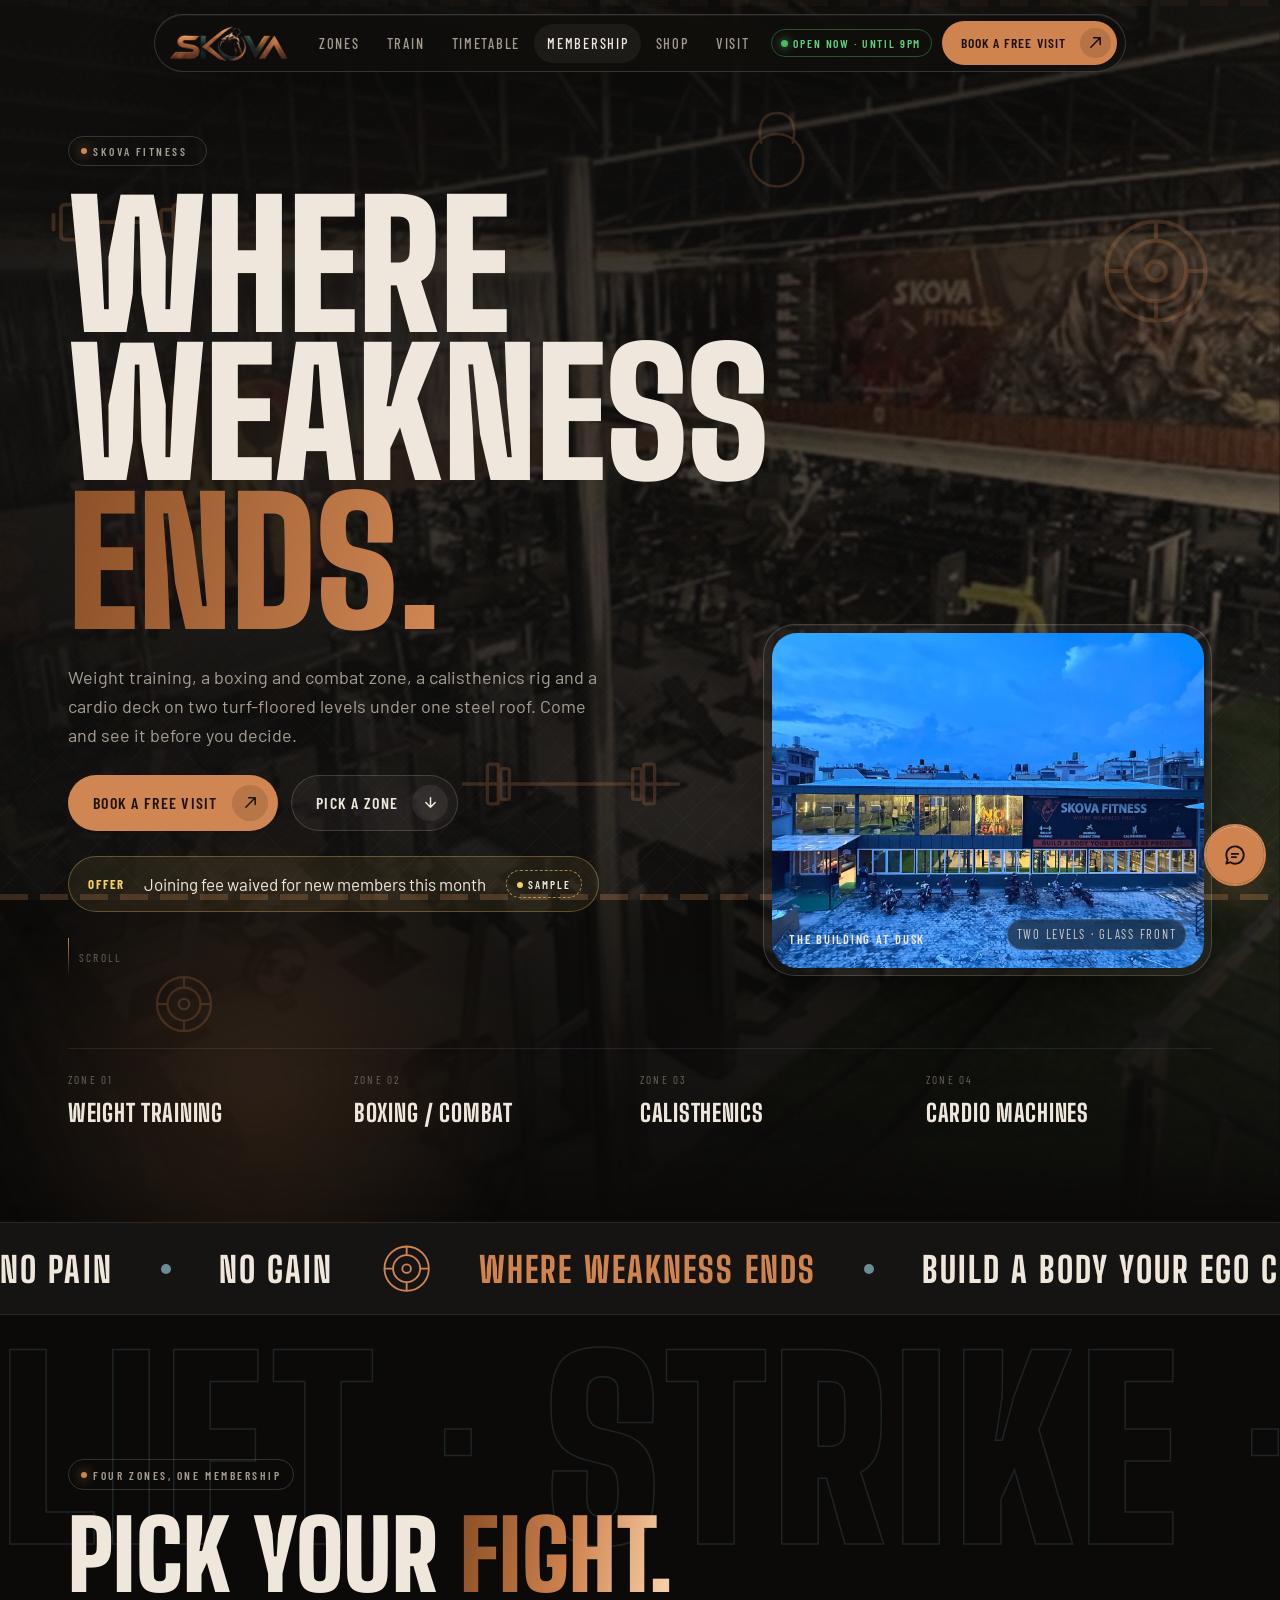
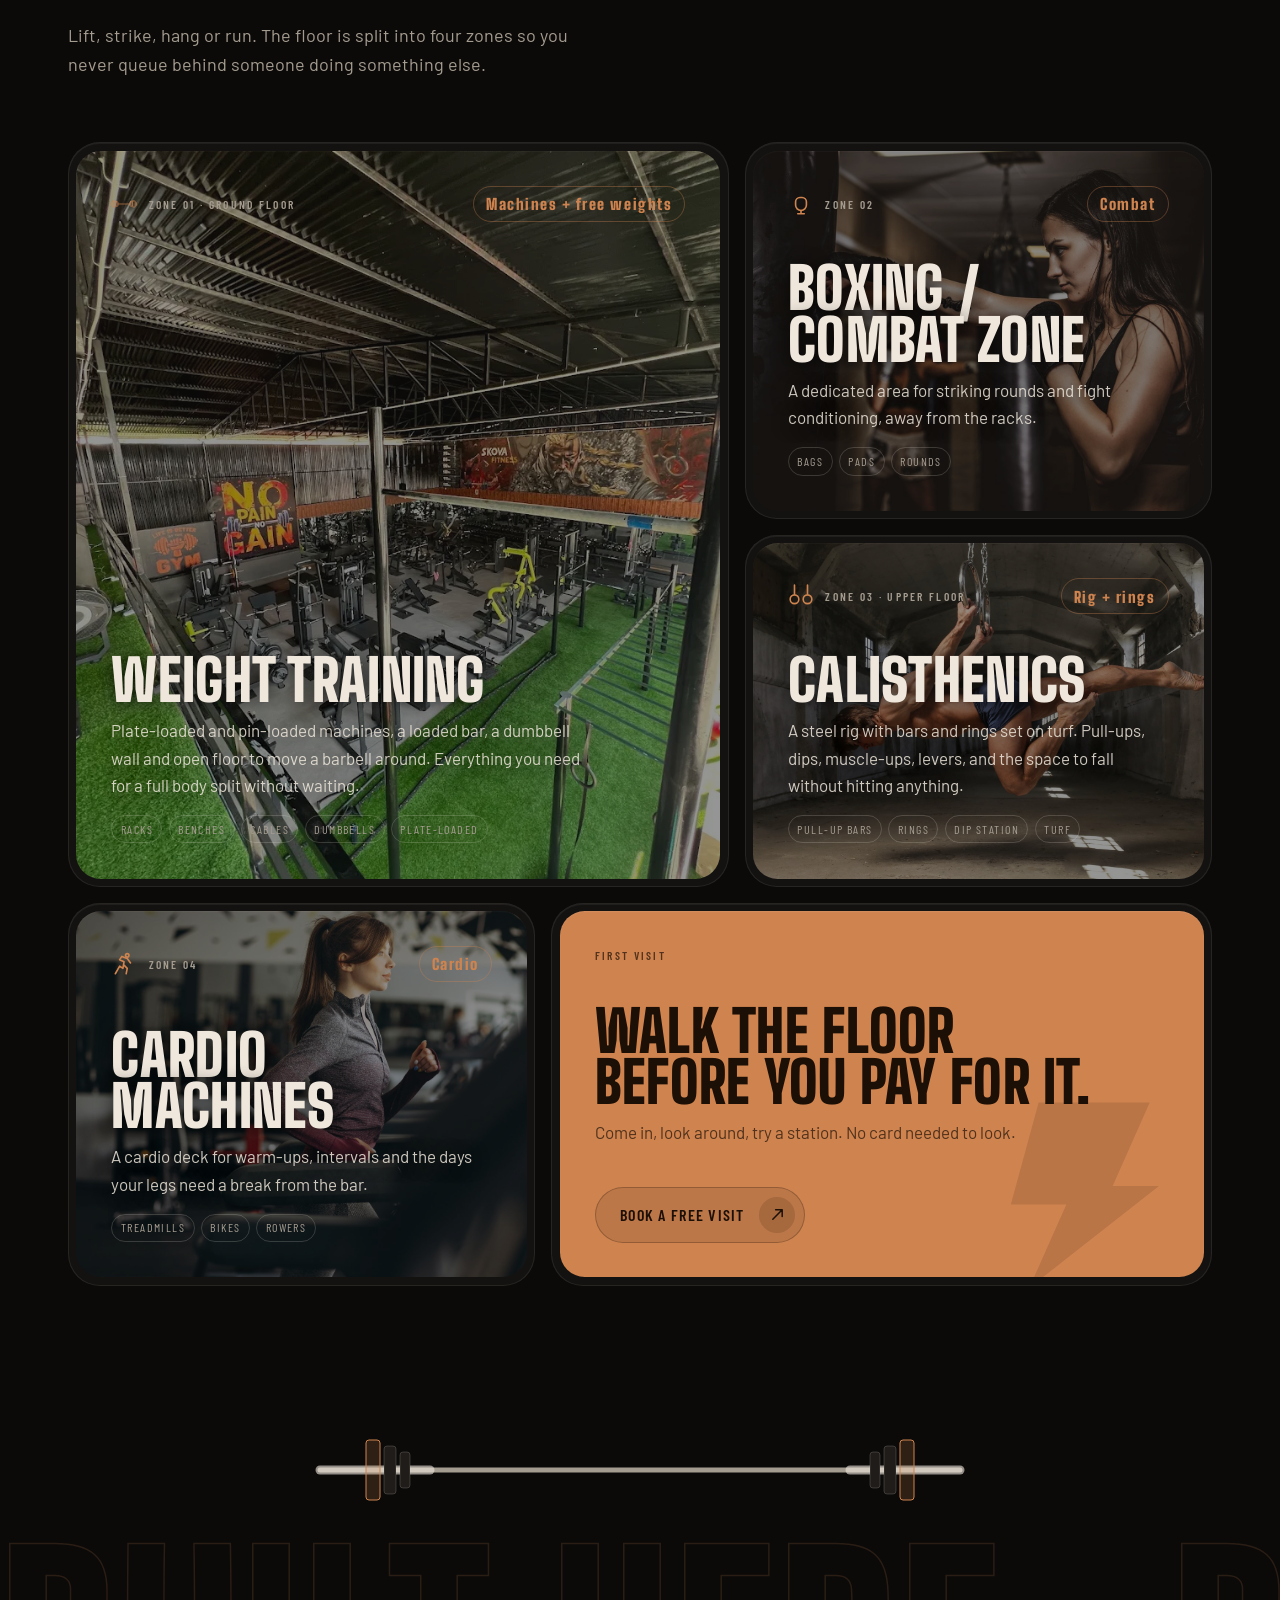
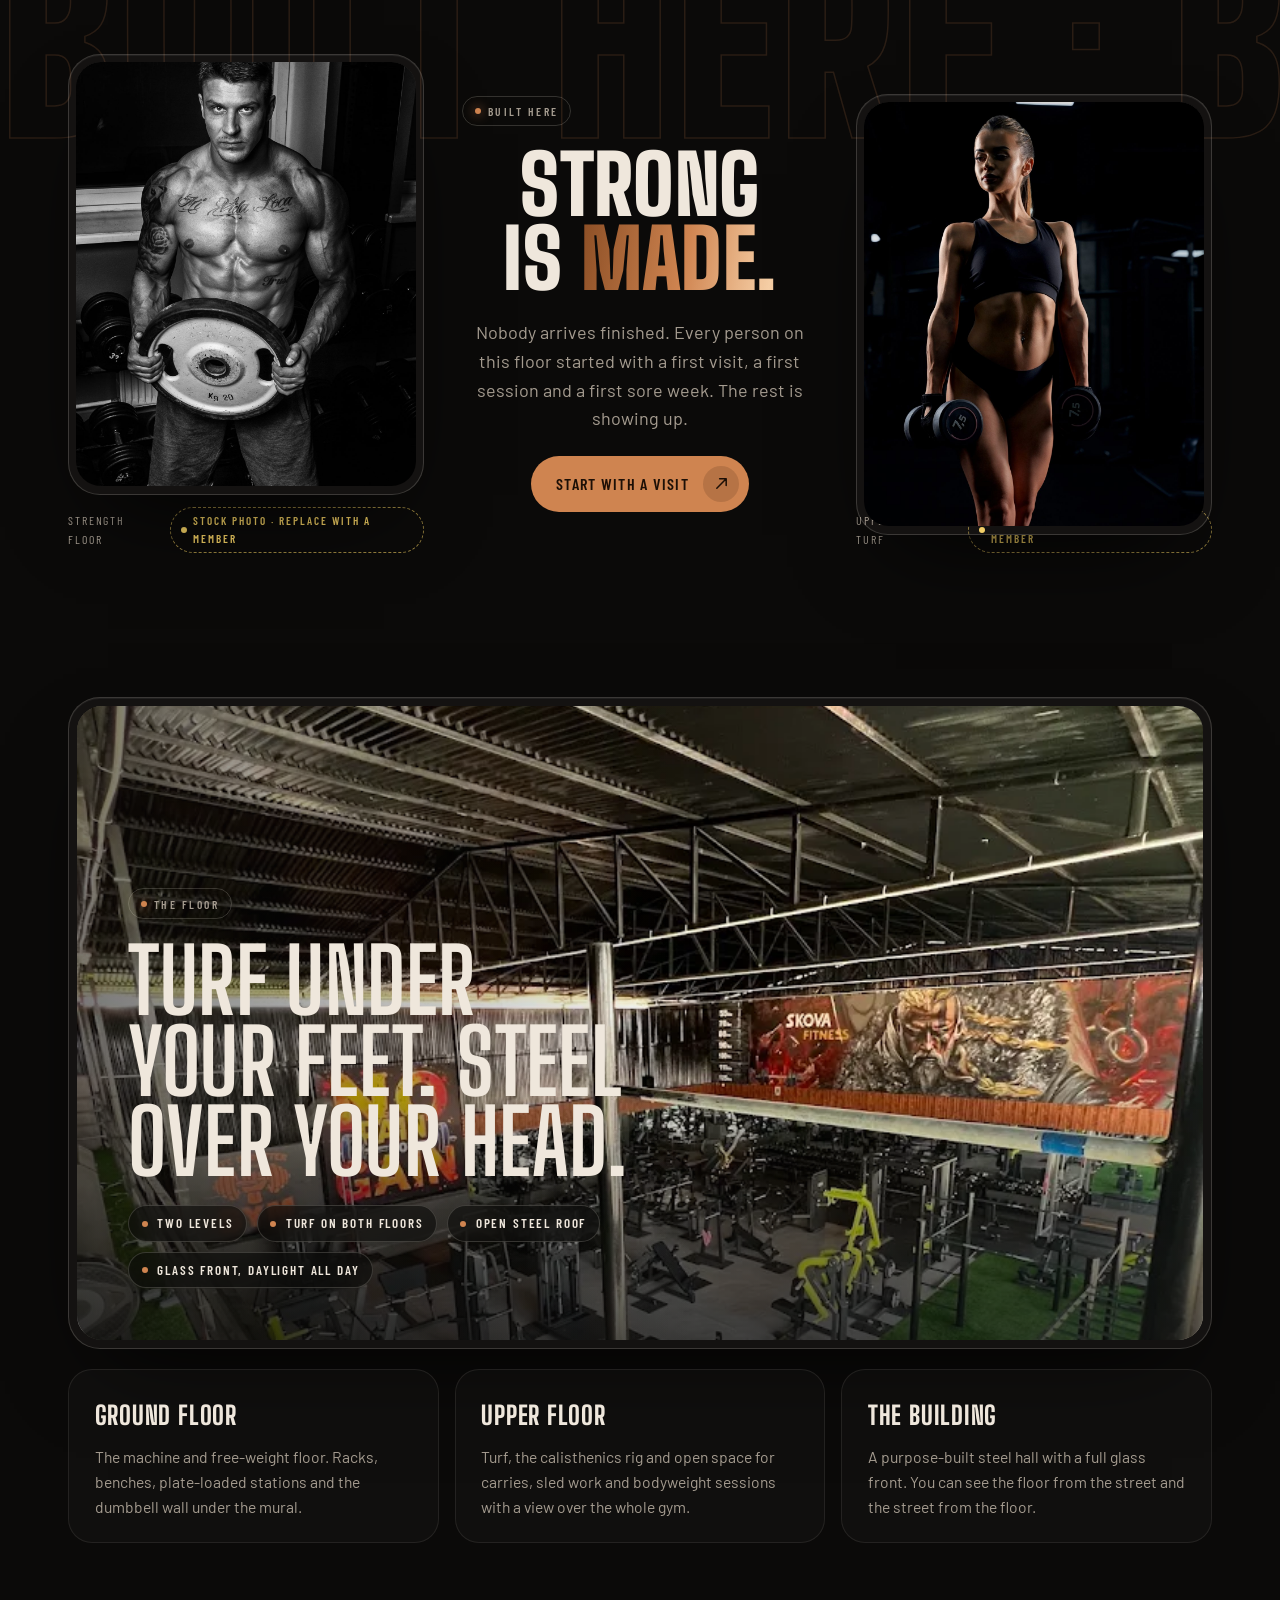
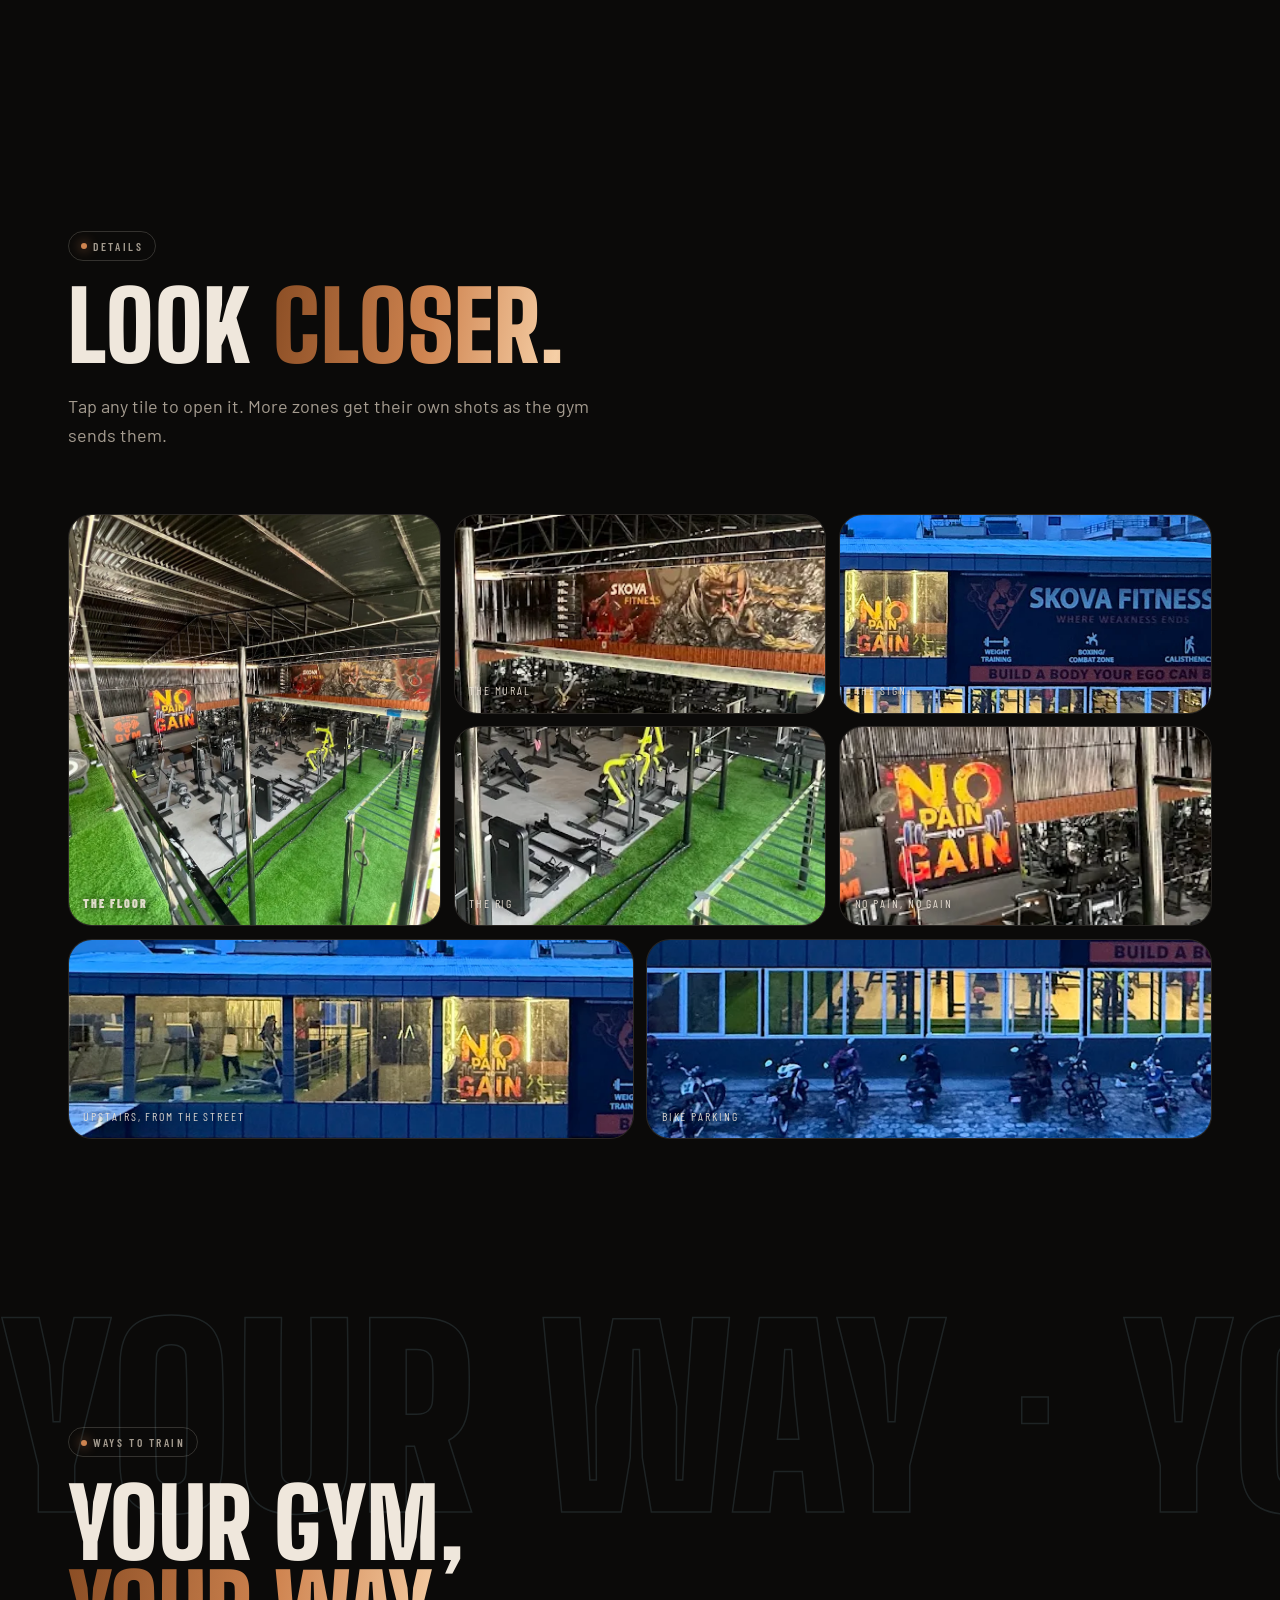
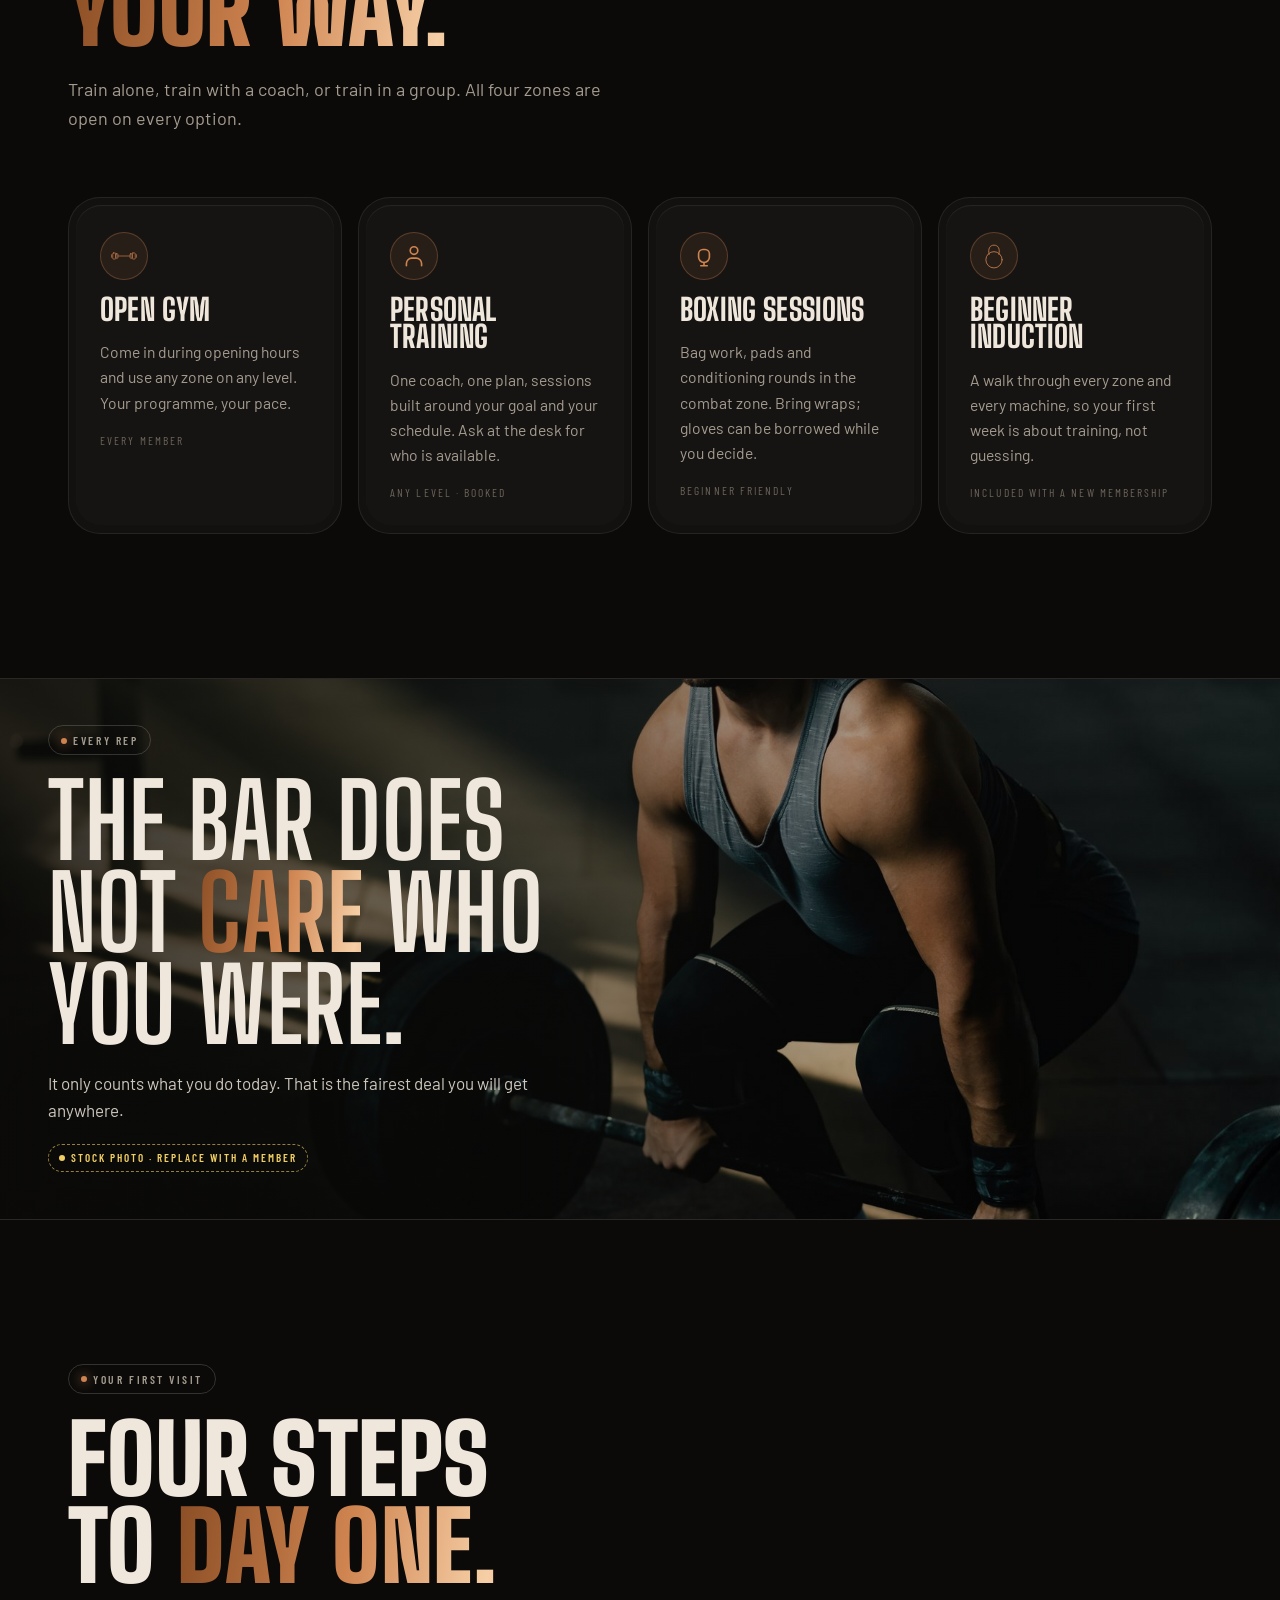
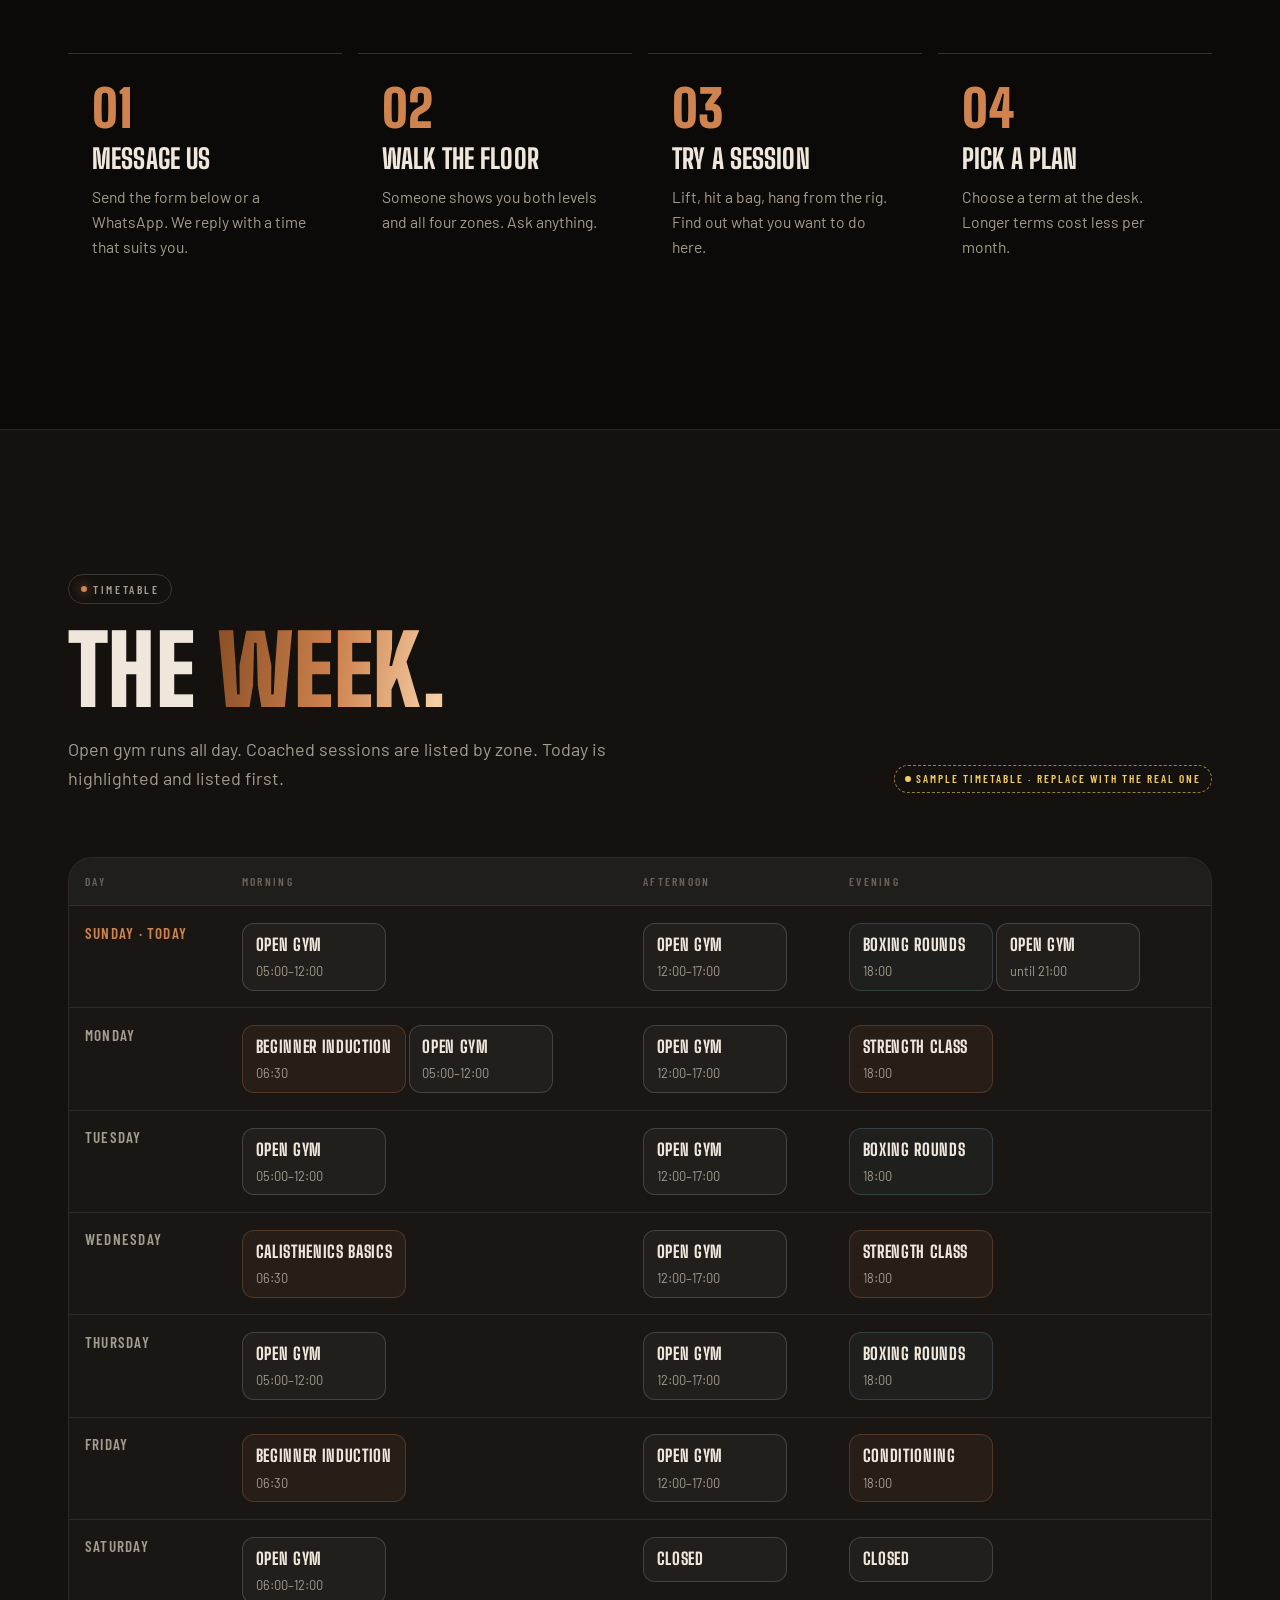
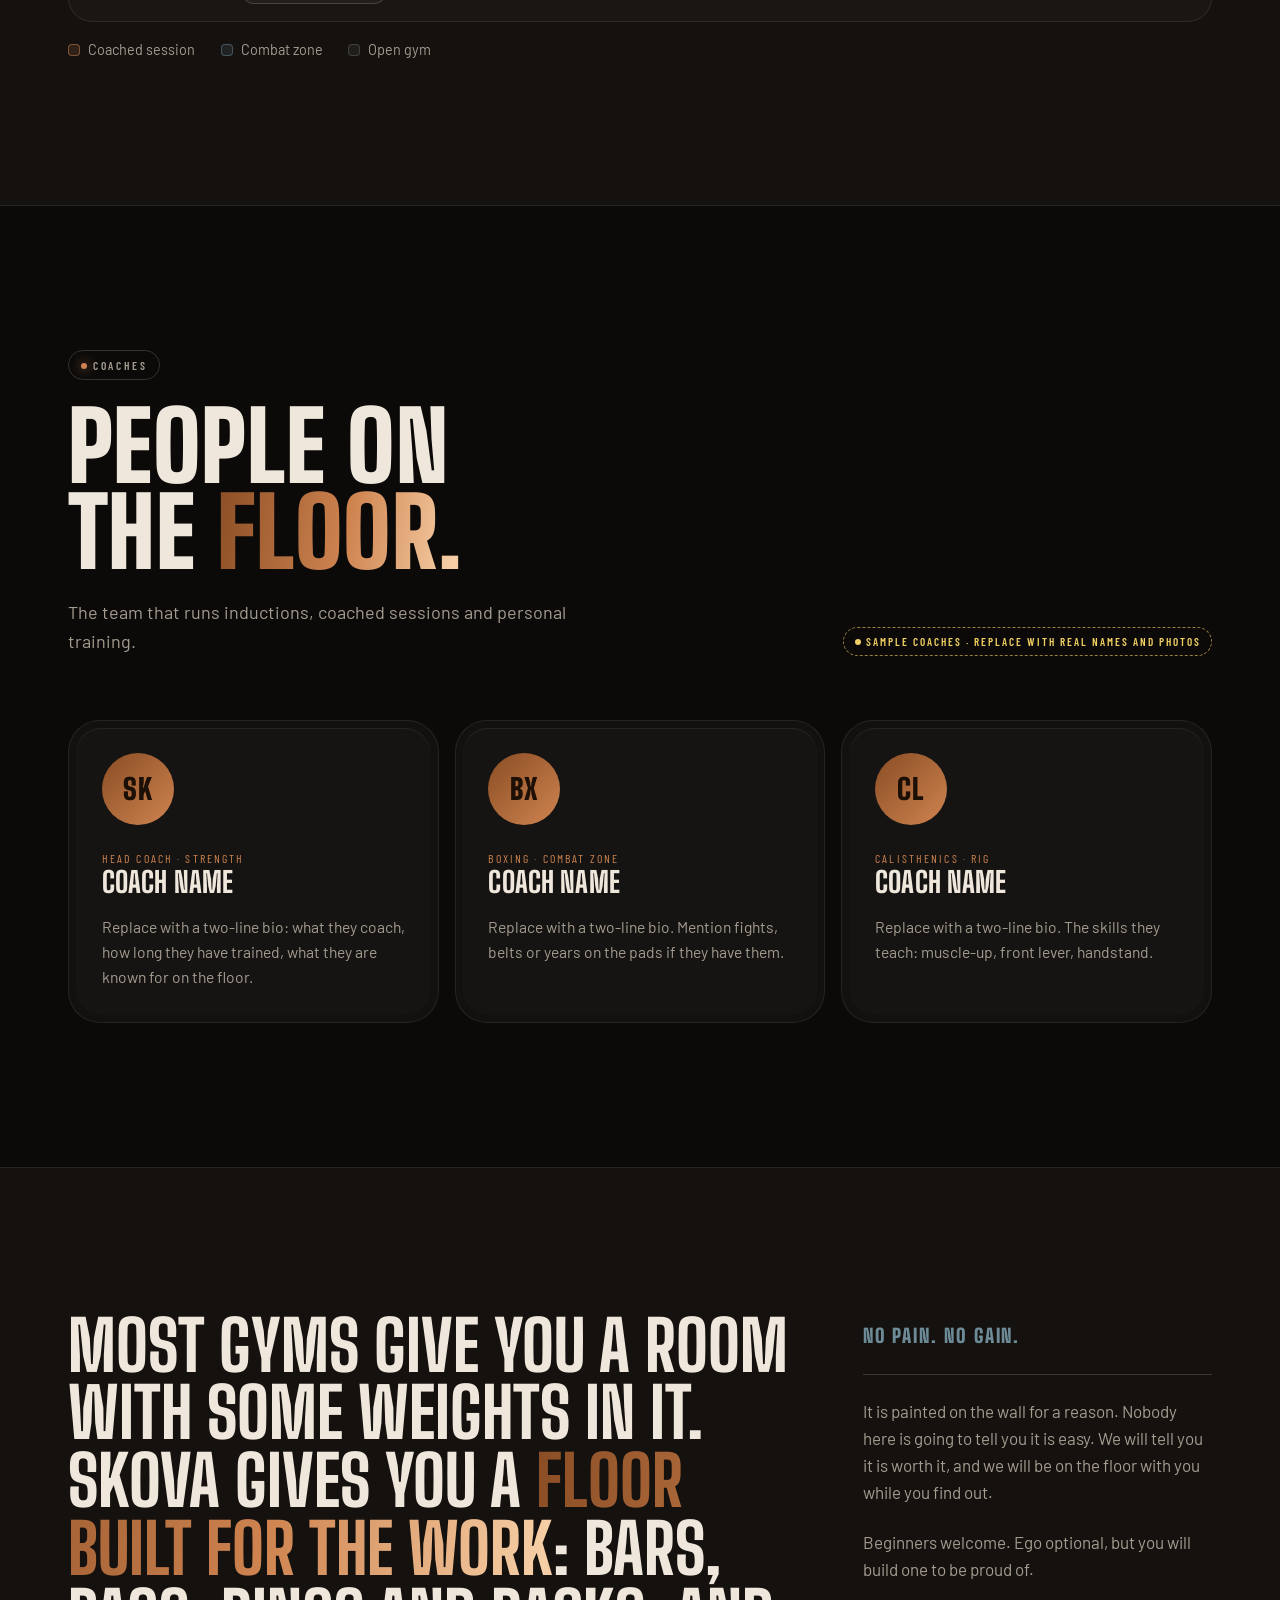
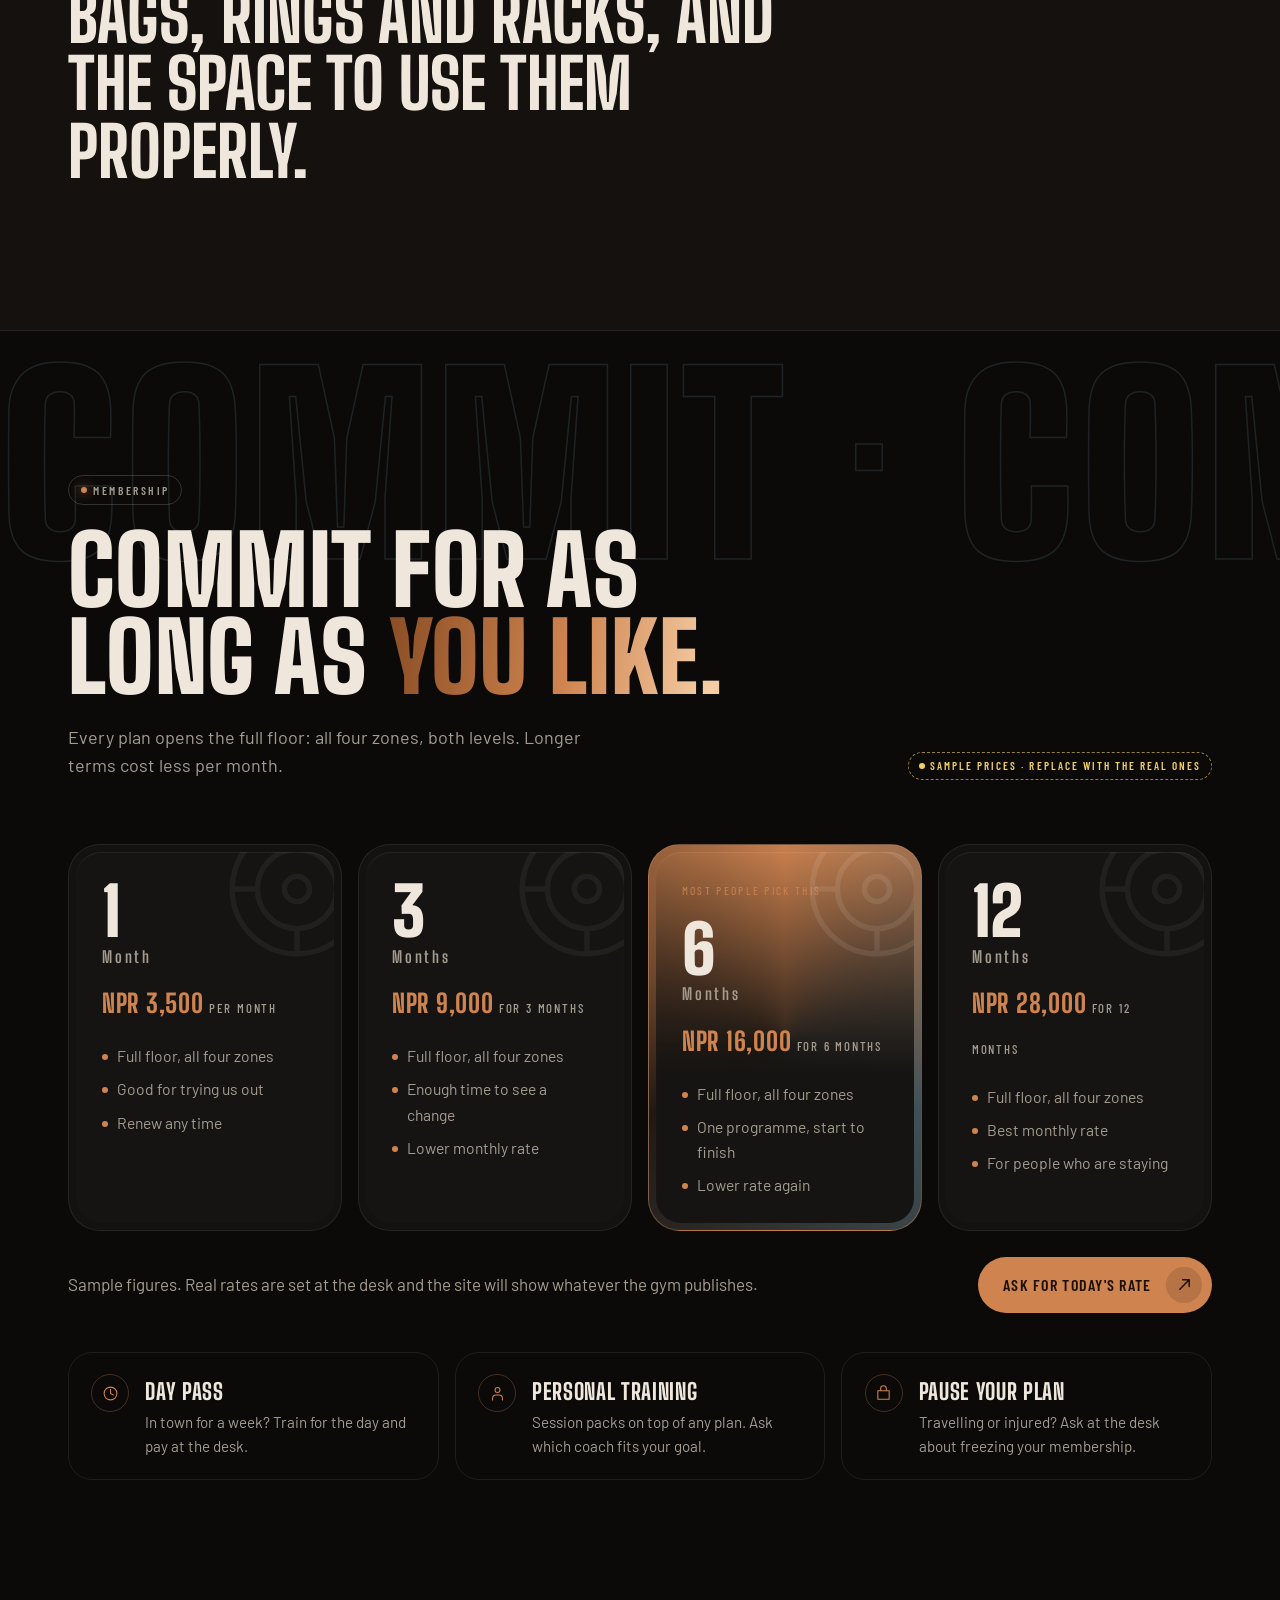
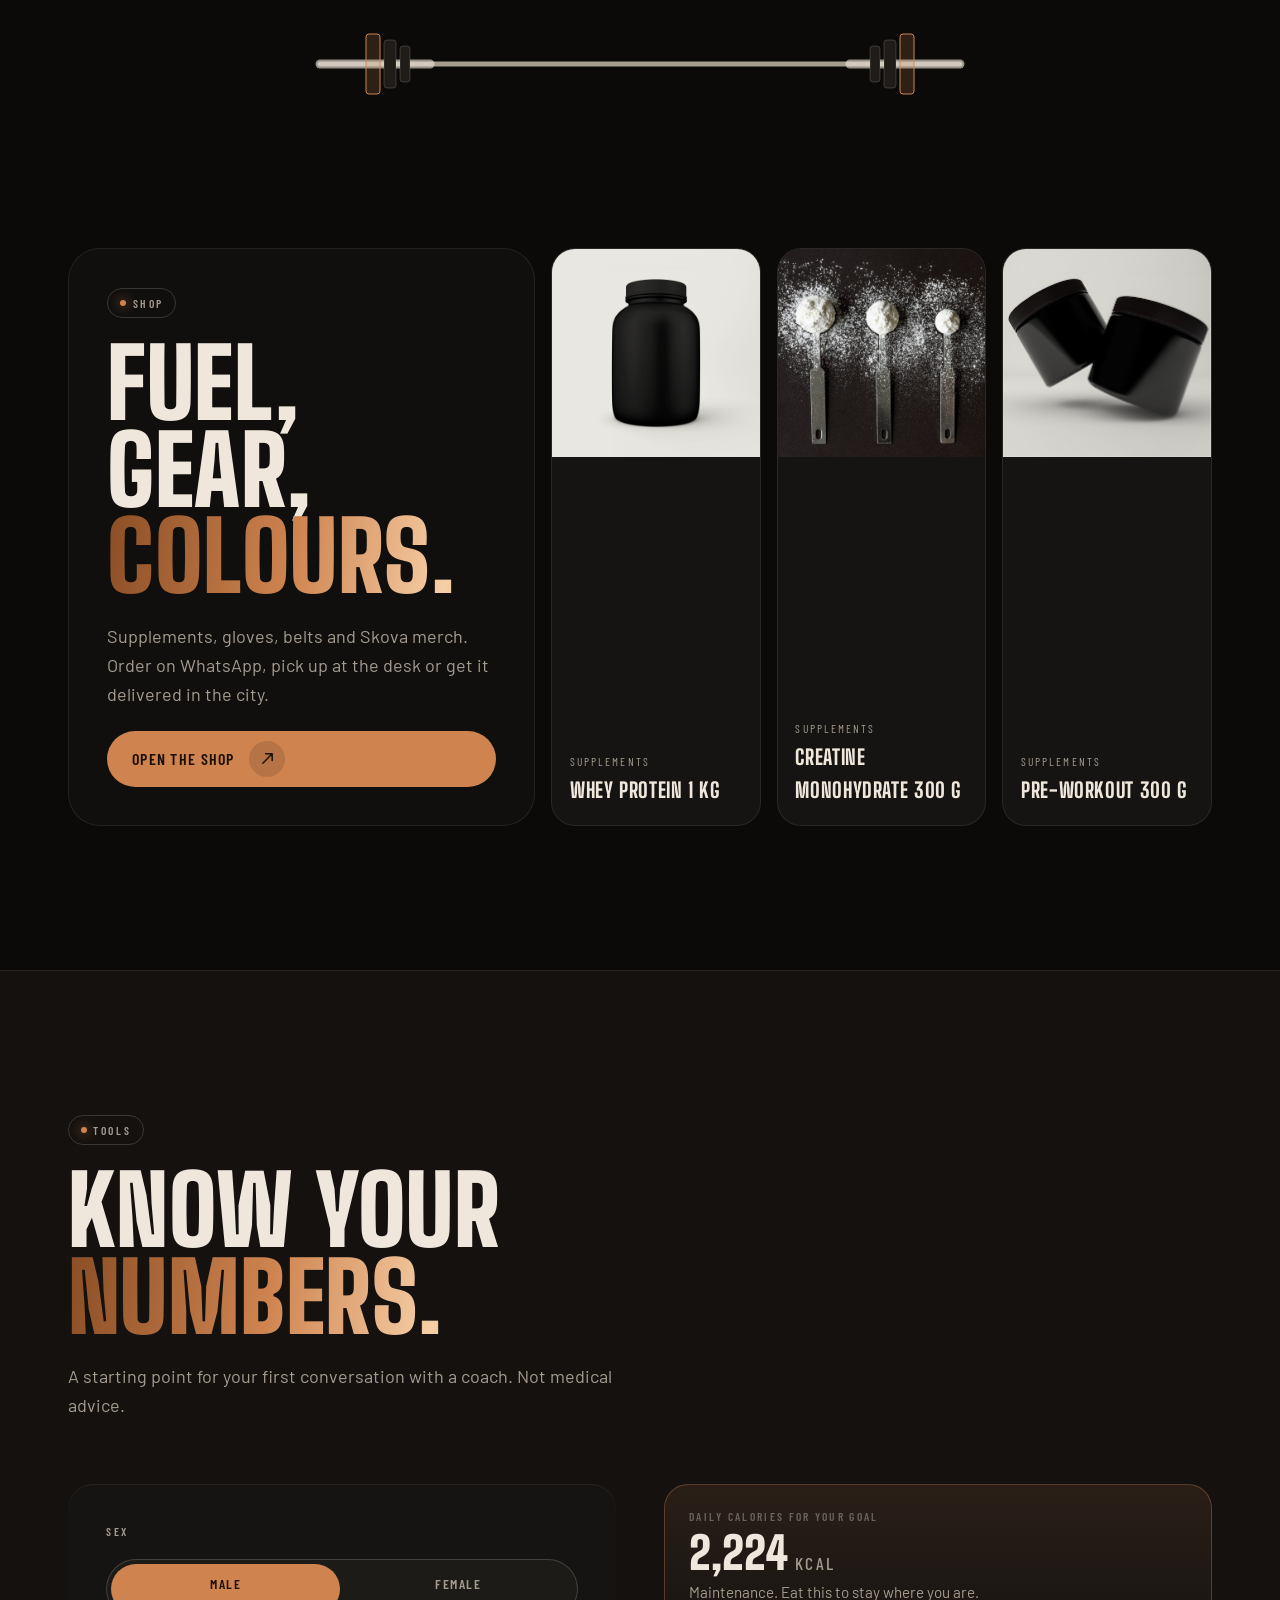
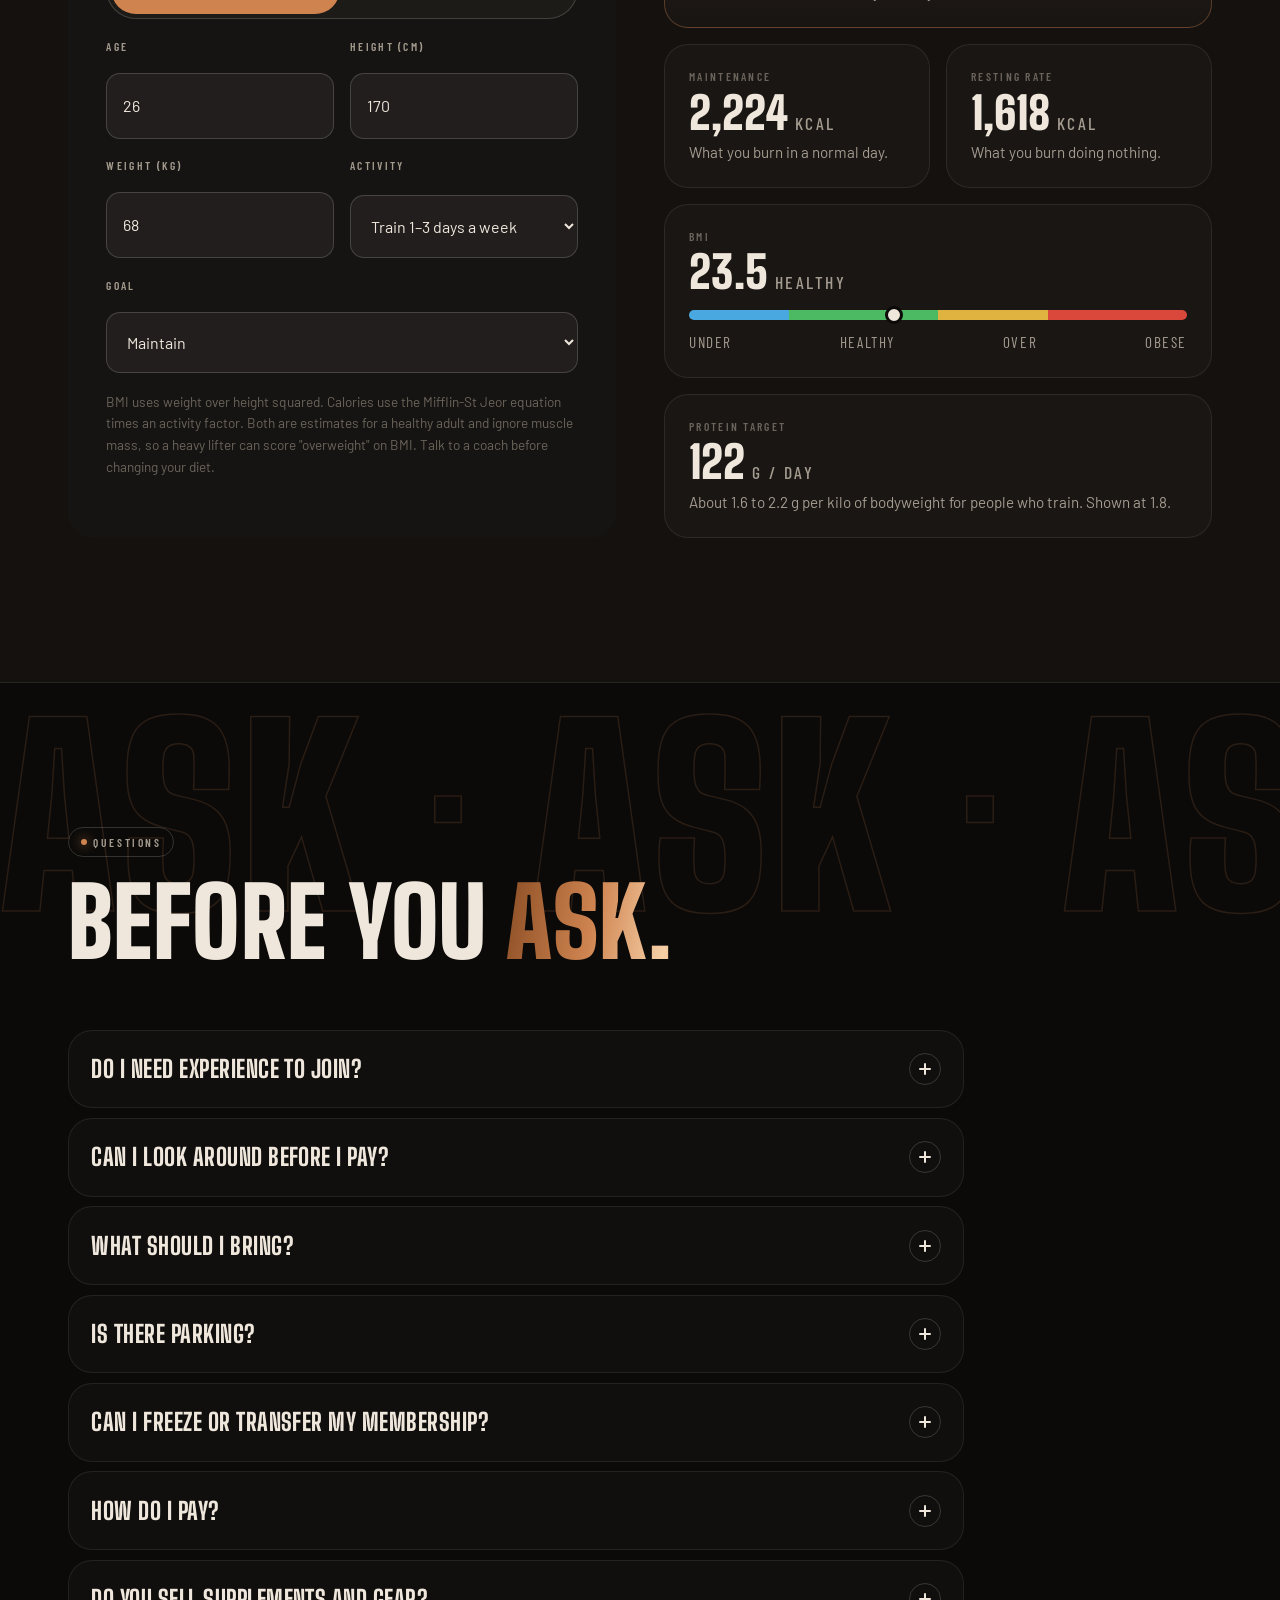
==== commit 8ccb17d7: "Update index.html" ====
--- a/index.html
+++ b/index.html
@@ -29,7 +29,7 @@
 .hero h1 .line{display:block;animation:rise 1s var(--ease) both}
 .hero h1 .mask:nth-child(2) .line{animation-delay:.1s}
 .hero h1 .mask:nth-child(3) .line{animation-delay:.2s}
-.hero h1 .accent{color:var(--turf)}
+.hero h1 .accent{color:var(--turf);animation:rise 1s var(--ease) both,shimmer 7s linear infinite}
 @keyframes rise{from{transform:translateY(105%)}to{transform:none}}
 .hero-actions{display:flex;flex-wrap:wrap;gap:.8rem;align-items:center}
 .offer{display:flex;flex-wrap:wrap;align-items:center;gap:.8rem 1.2rem;padding:.8rem 1rem .8rem 1.2rem;border-radius:999px;background:rgba(242,207,99,.08);border:1px solid rgba(242,207,99,.3);width:fit-content;max-width:100%}
@@ -332,7 +332,7 @@
   .built-copy .h2{font-size:clamp(2.6rem,12vw,4rem)}
 }
 @media (prefers-reduced-motion:reduce){
-  .hero h1 .line,.scroll-cue i,.c5 .big-bolt,.plan .plate-spin,.band img{animation:none}
+  .hero h1 .line,.hero h1 .accent,.scroll-cue i,.c5 .big-bolt,.plan .plate-spin,.band img{animation:none}
 }
 </style>
 </head>
@@ -387,6 +387,7 @@
 <main id="top">
 
 <section class="hero" data-top-sentinel>
+  <div class="hero-bg" aria-hidden="true"><img src="img/hero-floor.jpg" alt=""></div>
   <div class="hero-glow" aria-hidden="true"></div>
   <div class="gear-field" aria-hidden="true">
     <div class="gear" style="left:4%;top:12%;--s:150px;--p:1.4;--d:8s;--r:10deg"><svg><use href="#i-dumbbell"/></svg></div>
@@ -438,7 +439,7 @@
   </div>
 </div>
 
-<section class="section" id="zones">
+<section class="section" id="zones" data-watermark="Lift · Strike · Hang · Run · Lift · Strike · Hang · Run · ">
   <div class="wrap">
     <div class="section-head">
       <span class="eyebrow">Four zones, one membership</span>
@@ -507,7 +508,7 @@
 
 <svg class="bar-divider" viewBox="0 0 720 80" aria-hidden="true"><line class="bar" x1="40" y1="40" x2="680" y2="40"/><line class="sleeve" x1="40" y1="40" x2="150" y2="40"/><line class="sleeve" x1="570" y1="40" x2="680" y2="40"/><rect class="plate p1 g" x="86" y="10" width="14" height="60" rx="3"/><rect class="plate p2" x="104" y="16" width="12" height="48" rx="3"/><rect class="plate p3" x="120" y="22" width="10" height="36" rx="3"/><rect class="plate p4 g" x="620" y="10" width="14" height="60" rx="3"/><rect class="plate p5" x="604" y="16" width="12" height="48" rx="3"/><rect class="plate p6" x="590" y="22" width="10" height="36" rx="3"/></svg>
 
-<section class="section" id="built">
+<section class="section" id="built" data-watermark="Built here · Built here · Built here · Built here · ">
   <div class="wrap">
     <div class="built-grid">
       <figure class="portrait" data-tilt>
@@ -576,7 +577,7 @@
   <div class="lb-foot"><span id="lb-cap"></span><button type="button" id="lb-close">Close</button></div>
 </dialog>
 
-<section class="section" id="programs">
+<section class="section" id="programs" data-watermark="Your way · Your way · Your way · Your way · Your way · Your way · ">
   <div class="wrap">
     <div class="section-head">
       <span class="eyebrow">Ways to train</span>
@@ -682,7 +683,7 @@
   </div>
 </section>
 
-<section class="section" id="membership">
+<section class="section" id="membership" data-watermark="Commit · Commit · Commit · Commit · Commit · Commit · ">
   <div class="wrap">
     <div class="section-head row">
       <div>
@@ -782,7 +783,7 @@
   </div>
 </section>
 
-<section class="section" id="faq">
+<section class="section" id="faq" data-watermark="Ask · Ask · Ask · Ask · Ask · Ask · Ask · Ask · Ask · Ask · ">
   <div class="wrap">
     <div class="section-head">
       <span class="eyebrow">Questions</span>
@@ -800,7 +801,7 @@
   </div>
 </section>
 
-<section class="section" id="visit">
+<section class="section" id="visit" data-watermark="No pain no gain · No pain no gain · No pain no gain · No pain no gain · ">
   <div class="wrap">
     <div class="visit-grid">
       <div class="visit-info">
--- a/css/site.css
+++ b/css/site.css
@@ -1,298 +1,340 @@
-/* Skova Fitness — shared styles for every page.
-   Palette comes from the logo: brushed copper (--turf, name kept from the first build), slate (--signal / --slate) on warm black. */
-:root{
-  color-scheme:dark;
-  --ink:#0b0a09;
-  --steel:#161412;
-  --steel-2:#1f1c19;
-  --bone:#efe7dc;
-  --muted:#a59c90;
-  --dim:#6b645b;
-  --line:rgba(239,231,220,.09);
-  --line-strong:rgba(239,231,220,.18);
-  --turf:#cf8450;
-  --turf-ink:#1c0f06;
-  --turf-deep:#8a4d24;
-  --signal:#6d8a97;
-  --slate:#3d545e;
-  --amber:#f2cf63;
-  --ease:cubic-bezier(.32,.72,0,1);
-  --spring:cubic-bezier(.34,1.56,.64,1);
-  --r-xl:2rem;
-  --r-lg:1.5rem;
-  --gutter:clamp(16px,4vw,48px);
-  --display:"Big Shoulders Display","Barlow Condensed","Arial Narrow",sans-serif;
-  --body:"Barlow","Segoe UI",system-ui,sans-serif;
-  --label:"Barlow Condensed","Barlow","Arial Narrow",sans-serif;
-}
-*{box-sizing:border-box}
-html{scroll-behavior:smooth;-webkit-text-size-adjust:100%}
-html,body{margin:0}
-html{background:var(--ink)}
-body{background:transparent;color:var(--bone);font-family:var(--body);font-size:1.0625rem;line-height:1.6;overflow-x:hidden}
-img{max-width:100%;display:block}
-a{color:inherit}
-h1,h2,h3,h4{margin:0;font-family:var(--display);text-transform:uppercase;line-height:.9;letter-spacing:.005em;text-wrap:balance}
-p{margin:0}
-::selection{background:var(--turf);color:var(--turf-ink)}
-:focus-visible{outline:2px solid var(--turf);outline-offset:4px;border-radius:4px}
-[hidden]{display:none!important}
-
-.grain{position:fixed;inset:0;pointer-events:none;z-index:40;opacity:.045;mix-blend-mode:screen;
-  background-image:url("data:image/svg+xml,%3Csvg xmlns='http://www.w3.org/2000/svg' width='160' height='160'%3E%3Cfilter id='n'%3E%3CfeTurbulence type='fractalNoise' baseFrequency='.9' numOctaves='2' stitchTiles='stitch'/%3E%3C/filter%3E%3Crect width='160' height='160' filter='url(%23n)'/%3E%3C/svg%3E");
-  background-size:160px 160px}
-
-/* gym backdrop: blurred floor photo, steel plate texture, light spill from the turf and the sign */
-.bg{position:fixed;inset:0;z-index:-1;overflow:hidden;background:var(--ink);pointer-events:none}
-.bg::before{content:"";position:absolute;inset:-4%;background:var(--bg) center 30%/cover no-repeat;opacity:.72}
-.bg::after{content:"";position:absolute;inset:0;
-  background:
-    radial-gradient(60% 45% at 8% 12%,rgba(207,132,80,.22),transparent 70%),
-    radial-gradient(45% 40% at 92% 88%,rgba(109,138,151,.16),transparent 70%),
-    radial-gradient(70% 60% at 50% 110%,rgba(207,132,80,.10),transparent 70%),
-    repeating-linear-gradient(135deg,rgba(239,231,220,.035) 0 1px,transparent 1px 18px),
-    repeating-linear-gradient(45deg,rgba(239,231,220,.025) 0 1px,transparent 1px 18px),
-    linear-gradient(180deg,rgba(11,10,9,.62) 0%,rgba(11,10,9,.45) 35%,rgba(11,10,9,.55) 70%,rgba(11,10,9,.82) 100%)}
-.bg .rail{position:absolute;left:0;right:0;height:6px;background:repeating-linear-gradient(90deg,var(--turf) 0 28px,transparent 28px 40px);opacity:.28}
-.bg .rail.top{top:0}.bg .rail.bottom{bottom:0}
-.band-steel{background:rgba(22,20,18,.82);border-block:1px solid var(--line);backdrop-filter:none}
-.marquee{background:rgba(22,20,18,.9)}
-
-/* scroll progress (CSS scroll-driven where supported, otherwise hidden) */
-.progress{position:fixed;top:0;left:0;right:0;height:3px;z-index:70;background:var(--turf);transform-origin:0 50%;transform:scaleX(0);pointer-events:none;box-shadow:0 0 12px var(--turf)}
-@supports (animation-timeline: scroll()){
-  .progress{animation:grow linear both;animation-timeline:scroll(root)}
-  @keyframes grow{from{transform:scaleX(0)}to{transform:scaleX(1)}}
-}
-
-.wrap{width:min(1240px,100%);margin-inline:auto;padding-inline:var(--gutter)}
-.eyebrow{display:inline-flex;width:fit-content;max-width:100%;justify-self:start;align-items:center;gap:.6em;font-family:var(--label);font-weight:600;font-size:.72rem;letter-spacing:.22em;text-transform:uppercase;color:var(--muted);
-  border:1px solid var(--line-strong);border-radius:999px;padding:.45em 1em .4em}
-.eyebrow::before{content:"";width:6px;height:6px;border-radius:50%;background:var(--turf);box-shadow:0 0 12px var(--turf)}
-.lede{color:var(--muted);max-width:34rem;font-size:1.125rem}
-.section{padding-block:clamp(5rem,12vw,9rem)}
-.section-head{display:grid;gap:1.4rem;max-width:44rem;margin-bottom:clamp(2.5rem,6vw,4rem)}
-.section-head.row{max-width:none;grid-template-columns:1fr auto;align-items:end}
-.section-head.row > div{display:grid;gap:1.4rem;max-width:44rem}
-.h2{font-size:clamp(3rem,7.5vw,6rem);font-weight:900}
-.h2 em{font-style:normal;color:var(--turf)}
-.sample{display:inline-flex;align-items:center;gap:.5em;font-family:var(--label);font-weight:600;font-size:.7rem;letter-spacing:.18em;text-transform:uppercase;color:var(--amber);border:1px dashed rgba(242,207,99,.6);border-radius:999px;padding:.4em .9em .35em;width:fit-content;max-width:100%}
-.sample::before{content:"";width:6px;height:6px;border-radius:50%;background:var(--amber);flex:none}
-
-/* buttons */
-.btn{display:inline-flex;align-items:center;gap:.9rem;padding:.55rem .55rem .55rem 1.5rem;border-radius:999px;border:1px solid transparent;
-  font-family:var(--label);font-weight:600;font-size:1rem;letter-spacing:.08em;text-transform:uppercase;text-decoration:none;cursor:pointer;
-  transition:transform .6s var(--ease),background .6s var(--ease),border-color .6s var(--ease),color .6s var(--ease);will-change:transform}
-.btn:active{transform:scale(.98)}
-.btn .ic{display:grid;place-items:center;width:2.25rem;height:2.25rem;border-radius:50%;transition:transform .6s var(--ease);flex:none}
-.btn .ic svg{width:15px;height:15px}
-.btn:hover .ic{transform:translate(2px,-2px) scale(1.06)}
-.btn-primary{background:var(--turf);color:var(--turf-ink)}
-.btn-primary .ic{background:rgba(28,15,6,.14)}
-.btn-primary:hover{background:#e09a66}
-.btn-ghost{background:rgba(239,231,220,.04);color:var(--bone);border-color:var(--line-strong)}
-.btn-ghost .ic{background:rgba(239,231,220,.08)}
-.btn-ghost:hover{border-color:rgba(239,231,220,.4)}
-.btn-sm{padding:.35rem .35rem .35rem 1.1rem;font-size:.85rem}
-.btn-sm .ic{width:1.9rem;height:1.9rem}
-
-/* floating nav */
-.nav{position:fixed;top:0;left:0;right:0;z-index:60;padding-top:calc(env(safe-area-inset-top,0px) + 14px);display:flex;justify-content:center;pointer-events:none}
-.nav-pill{pointer-events:auto;display:flex;align-items:center;gap:.25rem;padding:.4rem .5rem .4rem .9rem;border-radius:999px;
-  background:rgba(16,14,12,.72);border:1px solid var(--line-strong);backdrop-filter:blur(18px) saturate(140%);-webkit-backdrop-filter:blur(18px) saturate(140%);
-  box-shadow:0 20px 60px -20px rgba(0,0,0,.8),inset 0 1px 0 rgba(255,255,255,.06)}
-.brand{display:flex;align-items:center;gap:.6rem;text-decoration:none;font-family:var(--display);font-weight:900;font-size:1.25rem;letter-spacing:.06em;text-transform:uppercase;padding-right:.9rem}
-.brand img{height:36px;width:auto;display:block;transition:transform .8s var(--spring)}
-.brand:hover img{transform:scale(1.04)}
-.footer .brand img{height:74px}
-.brand svg{width:22px;height:22px;transition:transform .8s var(--spring)}
-.brand:hover svg{transform:rotate(-12deg) scale(1.15)}
-.nav-links{display:flex;gap:.1rem;list-style:none;margin:0;padding:0}
-.nav-links a{display:block;padding:.5rem .8rem;border-radius:999px;font-family:var(--label);font-weight:500;font-size:.9rem;letter-spacing:.12em;text-transform:uppercase;color:var(--muted);text-decoration:none;transition:color .5s var(--ease),background .5s var(--ease)}
-.nav-links a:hover,.nav-links a[aria-current="true"]{color:var(--bone);background:rgba(239,231,220,.06)}
-.open-badge{display:inline-flex;align-items:center;gap:.45em;margin-left:.3rem;padding:.35em .8em .3em;border-radius:999px;font-family:var(--label);font-weight:600;font-size:.72rem;letter-spacing:.16em;text-transform:uppercase;color:var(--muted);border:1px solid var(--line);white-space:nowrap}
-.open-badge::before{content:"";width:7px;height:7px;border-radius:50%;background:var(--dim)}
-.open-badge.is-open{color:#5fd07a;border-color:rgba(76,185,99,.4)}
-.open-badge.is-open::before{background:#4cb963;box-shadow:0 0 10px #4cb963;animation:pulse 2s infinite}
-.open-badge.is-closed::before{background:#d9483b}
-@keyframes pulse{0%,100%{box-shadow:0 0 0 0 rgba(76,185,99,.6)}70%{box-shadow:0 0 0 8px rgba(76,185,99,0)}}
-.nav .btn{margin-left:.4rem}
-.burger{display:none;width:44px;height:44px;border-radius:50%;background:transparent;border:0;cursor:pointer;position:relative;margin-left:.2rem}
-.burger span{position:absolute;left:12px;width:20px;height:2px;background:var(--bone);border-radius:2px;transition:transform .6s var(--ease),top .6s var(--ease),opacity .4s var(--ease)}
-.burger span:nth-child(1){top:16px}.burger span:nth-child(2){top:22px}.burger span:nth-child(3){top:28px}
-.burger[aria-expanded="true"] span:nth-child(1){top:22px;transform:rotate(45deg)}
-.burger[aria-expanded="true"] span:nth-child(2){opacity:0;transform:scaleX(.2)}
-.burger[aria-expanded="true"] span:nth-child(3){top:22px;transform:rotate(-45deg)}
-.menu{position:fixed;inset:0;z-index:55;background:rgba(11,10,9,.88);backdrop-filter:blur(30px);-webkit-backdrop-filter:blur(30px);
-  display:grid;place-items:center;opacity:0;visibility:hidden;transition:opacity .6s var(--ease),visibility 0s .6s;overflow:auto}
-.menu.open{opacity:1;visibility:visible;transition:opacity .6s var(--ease)}
-.menu ul{list-style:none;margin:0;padding:2rem 1rem;display:grid;gap:.3rem;text-align:center}
-.menu a{display:block;font-family:var(--display);font-weight:900;font-size:clamp(2.4rem,10vw,4.2rem);text-transform:uppercase;text-decoration:none;line-height:1;
-  transform:translateY(40px);opacity:0;transition:transform .8s var(--ease),opacity .8s var(--ease)}
-.menu.open a{transform:none;opacity:1}
-.menu.open li a{transition-delay:calc(.06s * var(--i,1))}
-.menu a:hover{color:var(--turf)}
-
-/* machined frame (double bezel) */
-.frame{background:rgba(239,231,220,.04);border:1px solid var(--line-strong);border-radius:var(--r-xl);padding:.45rem;
-  box-shadow:0 40px 90px -40px rgba(0,0,0,.9),inset 0 1px 0 rgba(255,255,255,.06)}
-.frame-in{border-radius:calc(var(--r-xl) - .45rem);overflow:hidden;background:var(--steel);position:relative;box-shadow:inset 0 1px 1px rgba(255,255,255,.12)}
-.frame-in img{width:100%;height:100%;object-fit:cover;transition:transform 1.4s var(--ease)}
-.frame:hover .frame-in img{transform:scale(1.03)}
-.caption{position:absolute;left:1.1rem;bottom:1.1rem;right:1.1rem;display:flex;justify-content:space-between;align-items:end;gap:1rem;
-  font-family:var(--label);font-size:.78rem;letter-spacing:.14em;text-transform:uppercase;color:rgba(239,231,220,.85)}
-.caption b{font-weight:600;color:var(--bone)}
-.caption span{padding:.35em .7em;border-radius:999px;background:rgba(11,10,9,.55);backdrop-filter:blur(8px);-webkit-backdrop-filter:blur(8px);border:1px solid rgba(239,231,220,.15)}
-
-/* marquee */
-.marquee{border-block:1px solid var(--line);padding-block:1.1rem;overflow:hidden;background:var(--steel)}
-.marquee-track{display:flex;gap:3rem;width:max-content;animation:slide 38s linear infinite;font-family:var(--display);font-weight:800;font-size:clamp(1.4rem,3vw,2.2rem);text-transform:uppercase;letter-spacing:.06em;white-space:nowrap}
-.marquee-track span{display:flex;align-items:center;gap:3rem}
-.marquee-track i{width:10px;height:10px;border-radius:50%;background:var(--signal);flex:none}
-.marquee-track .g{color:var(--turf)}
-.marquee-track svg{width:1.4em;height:1.4em;flex:none;color:var(--turf);animation:spin 6s linear infinite}
-@keyframes slide{to{transform:translateX(-50%)}}
-@keyframes spin{to{transform:rotate(360deg)}}
-
-/* floating equipment field (hero background) */
-.gear-field{position:absolute;inset:0;pointer-events:none;overflow:hidden;z-index:0}
-.gear{position:absolute;color:var(--turf);opacity:.22;transform:translate(calc(var(--mx,0) * var(--p,1) * 1px),calc(var(--my,0) * var(--p,1) * 1px));transition:transform .9s var(--ease);will-change:transform}
-.gear svg{width:var(--s,120px);height:auto;display:block;animation:floaty var(--d,9s) ease-in-out infinite alternate;transform-origin:50% 50%}
-.gear svg *{vector-effect:non-scaling-stroke}
-@keyframes floaty{from{transform:translateY(0) rotate(calc(var(--r,8deg) * -1))}to{transform:translateY(-18px) rotate(var(--r,8deg))}}
-
-/* barbell divider that loads its plates on scroll */
-.bar-divider{display:block;width:min(720px,80%);margin:0 auto;overflow:visible;color:var(--muted)}
-.bar-divider .plate{fill:var(--steel-2);stroke:var(--line-strong);stroke-width:1;transform:translateX(var(--from));transition:transform 1.1s var(--spring)}
-.bar-divider .plate.g{fill:rgba(207,132,80,.18);stroke:var(--turf)}
-.bar-divider.loaded .plate{transform:translateX(0)}
-.bar-divider .p1{--from:-140px;transition-delay:.05s}.bar-divider .p2{--from:-110px;transition-delay:.18s}.bar-divider .p3{--from:-80px;transition-delay:.3s}
-.bar-divider .p4{--from:140px;transition-delay:.05s}.bar-divider .p5{--from:110px;transition-delay:.18s}.bar-divider .p6{--from:80px;transition-delay:.3s}
-.bar-divider .bar{stroke:var(--muted);stroke-width:5;stroke-linecap:round}
-.bar-divider .sleeve{stroke:var(--bone);stroke-width:9;stroke-linecap:round;opacity:.6}
-
-/* equipment icon micro-animations */
-.icon-wiggle{display:inline-grid;place-items:center;color:var(--turf);transition:transform .8s var(--spring)}
-.icon-wiggle svg{width:26px;height:26px}
-.cell:hover .icon-wiggle,.program:hover .icon-wiggle,.card:hover .icon-wiggle{animation:wiggle .9s var(--spring)}
-@keyframes wiggle{0%{transform:rotate(0)}25%{transform:rotate(-16deg) scale(1.08)}55%{transform:rotate(12deg) scale(1.08)}80%{transform:rotate(-5deg)}100%{transform:rotate(0)}}
-
-/* forms */
-.field{display:grid;gap:.45rem}
-.field label{font-family:var(--label);font-weight:600;font-size:.72rem;letter-spacing:.2em;text-transform:uppercase;color:var(--muted)}
-.field input,.field select,.field textarea{width:100%;background:rgba(239,231,220,.05);border:1px solid var(--line-strong);border-radius:14px;padding:.85rem 1rem;color:var(--bone);font:inherit;font-size:1rem;transition:border-color .5s var(--ease),background .5s var(--ease)}
-.field input:focus,.field select:focus,.field textarea:focus{outline:none;border-color:var(--turf);background:rgba(207,132,80,.06)}
-.field textarea{min-height:110px;resize:vertical}
-.two{display:grid;grid-template-columns:1fr 1fr;gap:1rem}
-.form{border-radius:calc(var(--r-xl) - .45rem);background:var(--steel);padding:clamp(1.5rem,3vw,2.4rem);display:grid;gap:1.1rem;box-shadow:inset 0 1px 1px rgba(255,255,255,.08)}
-.form-foot{display:flex;flex-wrap:wrap;gap:1rem;align-items:center;justify-content:space-between}
-.form-foot small{color:var(--dim);font-size:.85rem;max-width:22rem}
-.toast{display:none;padding:1rem 1.2rem;border-radius:14px;background:rgba(207,132,80,.1);border:1px solid rgba(207,132,80,.4);color:var(--bone)}
-.toast.show{display:block;animation:pop .5s var(--spring)}
-@keyframes pop{from{transform:scale(.96);opacity:0}to{transform:none;opacity:1}}
-.seg{display:flex;border:1px solid var(--line-strong);border-radius:999px;padding:.25rem;gap:.25rem;background:rgba(239,231,220,.03);position:relative}
-.seg label{flex:1;text-align:center;padding:.55rem .8rem;border-radius:999px;cursor:pointer;font-family:var(--label);font-weight:600;font-size:.85rem;letter-spacing:.12em;text-transform:uppercase;color:var(--muted);transition:background .5s var(--ease),color .5s var(--ease)}
-.seg input{position:absolute;opacity:0;width:0;height:0}
-.seg input:checked + label{background:var(--turf);color:var(--turf-ink)}
-.seg input:focus-visible + label{outline:2px solid var(--turf)}
-.copy{border:1px solid var(--line-strong);background:transparent;color:var(--muted);border-radius:999px;padding:.2em .7em;font-family:var(--label);font-size:.7rem;letter-spacing:.14em;text-transform:uppercase;cursor:pointer;transition:color .4s,border-color .4s}
-.copy:hover{color:var(--bone);border-color:var(--bone)}
-.socials{display:flex;gap:.6rem;flex-wrap:wrap}
-.socials a{display:inline-flex;align-items:center;gap:.5rem;text-decoration:none;color:var(--muted);border:1px solid var(--line-strong);border-radius:999px;padding:.5em 1em;font-family:var(--label);font-size:.85rem;letter-spacing:.12em;text-transform:uppercase;transition:color .5s var(--ease),border-color .5s var(--ease)}
-.socials a:hover{color:var(--bone);border-color:var(--bone)}
-.socials svg{width:16px;height:16px}
-
-/* sticky mobile action bar + back to top */
-.dock{position:fixed;left:0;right:0;bottom:0;z-index:58;display:none;gap:.6rem;padding:.7rem var(--gutter) calc(.7rem + env(safe-area-inset-bottom,0px));background:rgba(16,14,12,.85);border-top:1px solid var(--line-strong);backdrop-filter:blur(18px);-webkit-backdrop-filter:blur(18px)}
-.dock .btn{flex:1;justify-content:space-between;padding-left:1.1rem;font-size:.85rem}
-.dock .btn .ic{width:1.9rem;height:1.9rem}
-.totop{position:fixed;left:1rem;bottom:calc(1rem + env(safe-area-inset-bottom,0px));z-index:57;width:44px;height:44px;border-radius:50%;border:1px solid var(--line-strong);background:rgba(16,14,12,.8);color:var(--bone);display:grid;place-items:center;cursor:pointer;opacity:0;transform:translateY(10px);transition:opacity .6s var(--ease),transform .6s var(--ease);pointer-events:none}
-.totop.show{opacity:1;transform:none;pointer-events:auto}
-.totop svg{width:16px;height:16px}
-
-
-/* on-site assistant */
-.sr{position:absolute;width:1px;height:1px;overflow:hidden;clip:rect(0 0 0 0);white-space:nowrap}
-.chat{position:fixed;right:1rem;bottom:calc(1rem + env(safe-area-inset-bottom,0px));z-index:62;display:flex;flex-direction:column;align-items:flex-end;gap:.7rem;pointer-events:none}
-.chat > *{pointer-events:auto}
-.chat-launch{order:3;width:58px;height:58px;border-radius:50%;border:0;cursor:pointer;background:var(--turf);color:var(--turf-ink);display:grid;place-items:center;box-shadow:0 18px 40px -12px rgba(207,132,80,.55),inset 0 1px 0 rgba(255,255,255,.35);transition:transform .6s var(--spring),background .5s var(--ease)}
-.chat-launch:hover{transform:scale(1.06)}
-.chat-launch:active{transform:scale(.96)}
-.chat-launch svg{grid-area:1/1;transition:transform .6s var(--ease),opacity .4s var(--ease)}
-.chat-launch .ico-open{width:26px;height:26px}
-.chat-launch .ico-close{width:18px;height:18px;opacity:0;transform:rotate(-90deg)}
-.chat.open .chat-launch .ico-open{opacity:0;transform:rotate(90deg) scale(.6)}
-.chat.open .chat-launch .ico-close{opacity:1;transform:none}
-.chat-launch::after{content:"";position:absolute;width:58px;height:58px;border-radius:50%;border:2px solid var(--turf);animation:ring 2.6s var(--ease) infinite;pointer-events:none}
-.chat.open .chat-launch::after{display:none}
-@keyframes ring{0%{transform:scale(1);opacity:.7}100%{transform:scale(1.55);opacity:0}}
-.chat-tease{order:2;border:1px solid var(--line-strong);background:rgba(16,14,12,.92);color:var(--bone);border-radius:999px 999px 6px 999px;padding:.6rem 1rem;font-family:var(--label);font-weight:600;letter-spacing:.1em;text-transform:uppercase;font-size:.78rem;cursor:pointer;animation:pop .5s var(--spring)}
-.chat-panel{order:1;width:min(380px,calc(100vw - 2rem));height:min(580px,calc(100dvh - 8rem));display:flex;flex-direction:column;border-radius:var(--r-lg);overflow:hidden;
-  background:#12100e;border:1px solid var(--line-strong);box-shadow:0 40px 90px -30px rgba(0,0,0,.95),inset 0 1px 0 rgba(255,255,255,.06);
-  opacity:0;visibility:hidden;transform:translateY(16px) scale(.97);transform-origin:100% 100%;transition:opacity .45s var(--ease),transform .55s var(--ease),visibility 0s .55s;position:absolute;right:0;bottom:calc(58px + .8rem)}
-.chat.open .chat-panel{opacity:1;visibility:visible;transform:none;transition:opacity .45s var(--ease),transform .55s var(--ease)}
-.chat-head{display:flex;align-items:center;gap:.7rem;padding:.9rem 1rem;border-bottom:1px solid var(--line);background:linear-gradient(180deg,rgba(207,132,80,.12),transparent)}
-.chat-avatar{width:40px;height:40px;border-radius:50%;display:grid;place-items:center;background:#0b0a09;border:1px solid var(--turf);overflow:hidden;flex:none}
-.chat-avatar img{width:100%;height:100%;object-fit:cover}
-.chat-avatar svg{width:20px;height:20px}
-.chat-head div{flex:1;min-width:0;display:grid}
-.chat-head b{font-family:var(--display);font-weight:800;font-size:1.25rem;text-transform:uppercase;letter-spacing:.04em;line-height:1}
-.chat-head small{color:var(--muted);font-size:.74rem;margin-top:.2rem}
-.chat-x{width:34px;height:34px;border-radius:50%;border:1px solid var(--line-strong);background:transparent;color:var(--bone);cursor:pointer;display:grid;place-items:center;flex:none}
-.chat-x svg{width:13px;height:13px}
-.chat-list{flex:1;overflow-y:auto;padding:1rem;display:flex;flex-direction:column;gap:.55rem;overscroll-behavior:contain}
-.chat-msg{max-width:86%;padding:.65rem .85rem;border-radius:16px;font-size:.95rem;line-height:1.45;animation:pop .35s var(--spring);overflow-wrap:anywhere}
-.chat-msg.bot{align-self:flex-start;background:rgba(239,231,220,.06);border:1px solid var(--line);border-bottom-left-radius:5px}
-.chat-msg.user{align-self:flex-end;background:var(--turf);color:var(--turf-ink);border-bottom-right-radius:5px;font-weight:500}
-.chat-msg a{color:var(--turf);text-underline-offset:3px}
-.chat-msg small{color:var(--muted);font-size:.8rem;display:inline-block;margin-top:.35rem}
-.chat-msg .chat-sample{color:var(--amber);font-style:normal;font-size:.8rem}
-.chat-msg .chat-cta{display:inline-block;margin-top:.5rem;background:var(--turf);color:var(--turf-ink);text-decoration:none;font-family:var(--label);font-weight:600;letter-spacing:.08em;text-transform:uppercase;font-size:.82rem;border-radius:999px;padding:.55em 1.1em}
-.chat-msg.typing{display:inline-flex;gap:4px;align-items:center;padding:.8rem .9rem}
-.chat-msg.typing span{width:6px;height:6px;border-radius:50%;background:var(--muted);animation:blink 1s infinite}
-.chat-msg.typing span:nth-child(2){animation-delay:.15s}.chat-msg.typing span:nth-child(3){animation-delay:.3s}
-@keyframes blink{0%,80%,100%{opacity:.25;transform:none}40%{opacity:1;transform:translateY(-3px)}}
-.chat-chips{display:flex;flex-wrap:wrap;gap:.4rem;padding:0 1rem .7rem}
-.chat-chips:empty{display:none}
-.chat-chip{border:1px solid rgba(207,132,80,.4);background:rgba(207,132,80,.08);color:var(--bone);border-radius:999px;padding:.4em .85em;font:inherit;font-size:.82rem;cursor:pointer;transition:background .4s var(--ease),border-color .4s var(--ease)}
-.chat-chip:hover{background:rgba(207,132,80,.18);border-color:var(--turf)}
-.chat-form{display:flex;gap:.5rem;padding:.7rem;border-top:1px solid var(--line);background:rgba(239,231,220,.02)}
-.chat-form input{flex:1;min-width:0;background:rgba(239,231,220,.05);border:1px solid var(--line-strong);border-radius:999px;padding:.7rem 1rem;color:var(--bone);font:inherit;font-size:1rem}
-.chat-form input:focus{outline:none;border-color:var(--turf)}
-.chat-form button{width:44px;height:44px;border-radius:50%;border:0;background:var(--turf);color:var(--turf-ink);cursor:pointer;display:grid;place-items:center;flex:none;transition:transform .5s var(--spring)}
-.chat-form button:hover{transform:translateX(2px)}
-.chat-form button svg{width:16px;height:16px}
-
-/* footer */
-.footer{border-top:1px solid var(--line);padding-block:3rem 2.2rem}
-.footer-grid{display:flex;flex-wrap:wrap;gap:1.5rem 3rem;justify-content:space-between;align-items:end}
-.footer .brand{font-size:2rem;padding:0}
-.footer p{color:var(--dim);font-size:.9rem}
-.footer nav{display:flex;flex-wrap:wrap;gap:1.2rem}
-.footer nav a{color:var(--muted);text-decoration:none;font-family:var(--label);font-size:.85rem;letter-spacing:.14em;text-transform:uppercase}
-.footer nav a:hover{color:var(--bone)}
-
-/* reveal: visible at rest; JS stages only what is below the fold */
-.will-reveal{opacity:0;transform:translateY(28px);filter:blur(6px)}
-.revealed{opacity:1;transform:none;filter:blur(0);transition:opacity .9s var(--ease),transform .9s var(--ease),filter .9s var(--ease)}
-
-@media (max-width:960px){
-  .nav-links,.nav .btn,.nav .open-badge{display:none}
-  .burger{display:block}
-  .section-head.row{grid-template-columns:1fr}
-  .dock{display:flex}
-  body{padding-bottom:5.5rem}
-  .totop{bottom:calc(5.6rem + env(safe-area-inset-bottom,0px))}
-  .chat{bottom:calc(5.4rem + env(safe-area-inset-bottom,0px))}
-  .chat-panel{height:min(560px,calc(100dvh - 12rem))}
-}
-@media (max-width:560px){
-  .two{grid-template-columns:1fr}
-}
-@media (prefers-reduced-motion:reduce){
-  html{scroll-behavior:auto}
-  .marquee-track,.gear svg,.marquee-track svg,.open-badge.is-open::before,.chat-launch::after,.chat-msg.typing span{animation:none}
-  .will-reveal{opacity:1;transform:none;filter:none}
-  .bar-divider .plate{transform:none;transition:none}
-  *{transition-duration:.01ms!important}
-}
+/* Skova Fitness — shared styles for every page.
+   Palette comes from the logo: brushed copper (--turf, name kept from the first build), slate (--signal / --slate) on warm black. */
+:root{
+  color-scheme:dark;
+  --ink:#0b0a09;
+  --steel:#161412;
+  --steel-2:#1f1c19;
+  --bone:#efe7dc;
+  --muted:#a59c90;
+  --dim:#6b645b;
+  --line:rgba(239,231,220,.09);
+  --line-strong:rgba(239,231,220,.18);
+  --turf:#cf8450;
+  --turf-ink:#1c0f06;
+  --turf-deep:#8a4d24;
+  --signal:#6d8a97;
+  --slate:#3d545e;
+  --amber:#f2cf63;
+  --ease:cubic-bezier(.32,.72,0,1);
+  --spring:cubic-bezier(.34,1.56,.64,1);
+  --r-xl:2rem;
+  --r-lg:1.5rem;
+  --gutter:clamp(16px,4vw,48px);
+  --display:"Big Shoulders Display","Barlow Condensed","Arial Narrow",sans-serif;
+  --body:"Barlow","Segoe UI",system-ui,sans-serif;
+  --label:"Barlow Condensed","Barlow","Arial Narrow",sans-serif;
+}
+*{box-sizing:border-box}
+html{scroll-behavior:smooth;-webkit-text-size-adjust:100%}
+html,body{margin:0}
+html{background:var(--ink)}
+body{background:transparent;color:var(--bone);font-family:var(--body);font-size:1.0625rem;line-height:1.6;overflow-x:hidden}
+img{max-width:100%;display:block}
+a{color:inherit}
+h1,h2,h3,h4{margin:0;font-family:var(--display);text-transform:uppercase;line-height:.9;letter-spacing:.005em;text-wrap:balance}
+p{margin:0}
+::selection{background:var(--turf);color:var(--turf-ink)}
+:focus-visible{outline:2px solid var(--turf);outline-offset:4px;border-radius:4px}
+[hidden]{display:none!important}
+
+.grain{position:fixed;inset:0;pointer-events:none;z-index:40;opacity:.045;mix-blend-mode:screen;
+  background-image:url("data:image/svg+xml,%3Csvg xmlns='http://www.w3.org/2000/svg' width='160' height='160'%3E%3Cfilter id='n'%3E%3CfeTurbulence type='fractalNoise' baseFrequency='.9' numOctaves='2' stitchTiles='stitch'/%3E%3C/filter%3E%3Crect width='160' height='160' filter='url(%23n)'/%3E%3C/svg%3E");
+  background-size:160px 160px}
+
+/* gym backdrop: floor photo, drifting copper/slate light, steel plate texture, embers and equipment silhouettes (injected by site.js) */
+.bg{position:fixed;inset:0;z-index:-1;overflow:hidden;background:var(--ink);pointer-events:none}
+.bg::before{content:"";position:absolute;inset:-4%;background:var(--bg) center 30%/cover no-repeat;opacity:.9;animation:bgzoom 40s ease-in-out infinite alternate}
+.bg::after{content:"";position:absolute;inset:0;z-index:1;
+  background:
+    repeating-linear-gradient(135deg,rgba(239,231,220,.04) 0 1px,transparent 1px 18px),
+    repeating-linear-gradient(45deg,rgba(239,231,220,.03) 0 1px,transparent 1px 18px),
+    radial-gradient(120% 80% at 50% 50%,transparent 40%,rgba(11,10,9,.55) 100%),
+    linear-gradient(180deg,rgba(11,10,9,.62) 0%,rgba(11,10,9,.50) 35%,rgba(11,10,9,.58) 70%,rgba(11,10,9,.80) 100%)}
+@keyframes bgzoom{from{transform:scale(1)}to{transform:scale(1.08) translate(-1%,-1.5%)}}
+.bg > *{z-index:2}
+.bg .orb{position:absolute;width:70vmax;height:70vmax;border-radius:50%;mix-blend-mode:screen;will-change:transform;animation:drift 26s ease-in-out infinite alternate}
+.bg .orb.o1{left:-28vmax;top:-30vmax;background:radial-gradient(closest-side,rgba(207,132,80,.42),rgba(207,132,80,.12) 55%,transparent 72%)}
+.bg .orb.o2{right:-32vmax;top:18%;background:radial-gradient(closest-side,rgba(109,138,151,.38),rgba(109,138,151,.10) 55%,transparent 72%);animation-duration:34s;animation-direction:alternate-reverse}
+.bg .orb.o3{left:12%;bottom:-42vmax;background:radial-gradient(closest-side,rgba(207,132,80,.30),rgba(207,132,80,.08) 55%,transparent 72%);animation-duration:42s}
+@keyframes drift{from{transform:translate3d(0,0,0) scale(1)}to{transform:translate3d(14vmax,9vmax,0) scale(1.18)}}
+.bg .sweep{position:absolute;inset:-60% -60%;background:linear-gradient(115deg,transparent 46%,rgba(239,231,220,.07) 50%,transparent 54%);animation:sweep 13s linear infinite;will-change:transform}
+@keyframes sweep{from{transform:translateX(-45%)}to{transform:translateX(45%)}}
+.bg .embers{position:absolute;inset:0;width:100%;height:100%}
+.bg-gear{position:absolute;inset:0;transform:translate3d(0,calc(var(--sy,0) * -0.06px),0);will-change:transform}
+.bg-gear svg{position:absolute;color:var(--turf);opacity:.11;fill:none;stroke:currentColor;stroke-width:2;stroke-linecap:round;animation:gspin var(--d,60s) linear infinite}
+.bg-gear svg.float{animation:floaty var(--d,14s) ease-in-out infinite alternate;--r:9deg}
+.bg-gear svg.slate{color:var(--signal);opacity:.13}
+@keyframes gspin{to{transform:rotate(360deg)}}
+.bg .rail{position:absolute;left:0;right:0;height:6px;z-index:3;background:repeating-linear-gradient(90deg,var(--turf) 0 28px,transparent 28px 40px);opacity:.4;background-size:40px 6px;animation:railmove 2.4s linear infinite}
+.bg .rail.top{top:0}.bg .rail.bottom{bottom:0;animation-direction:reverse}
+@keyframes railmove{to{background-position:40px 0}}
+
+/* hero background photo with a slow zoom */
+.hero-bg{position:absolute;inset:0;z-index:0;overflow:hidden;-webkit-mask-image:linear-gradient(180deg,#000 45%,transparent 100%);mask-image:linear-gradient(180deg,#000 45%,transparent 100%)}
+.hero-bg img{width:100%;height:100%;object-fit:cover;object-position:center 40%;opacity:.55;animation:kenburns 30s ease-in-out infinite alternate;will-change:transform}
+.hero-bg::after{content:"";position:absolute;inset:0;background:linear-gradient(90deg,rgba(11,10,9,.88) 0%,rgba(11,10,9,.62) 45%,rgba(11,10,9,.30) 100%),linear-gradient(180deg,rgba(11,10,9,.55) 0%,transparent 30%)}
+@keyframes kenburns{from{transform:scale(1.03)}to{transform:scale(1.14) translate(-1.5%,-1%)}}
+
+/* giant outlined words gliding behind a section */
+.section[data-watermark]{position:relative;overflow-x:clip}
+.section[data-watermark]::before{content:attr(data-watermark);position:absolute;top:clamp(.5rem,3vw,2.5rem);left:0;white-space:nowrap;font-family:var(--display);font-weight:900;font-size:clamp(6rem,19vw,17rem);line-height:.8;text-transform:uppercase;letter-spacing:.02em;color:transparent;-webkit-text-stroke:1.5px rgba(207,132,80,.16);pointer-events:none;animation:wm 70s linear infinite;z-index:0;will-change:transform}
+.section[data-watermark]:nth-of-type(even)::before{-webkit-text-stroke-color:rgba(109,138,151,.2);animation-direction:reverse}
+.section[data-watermark] > .wrap{position:relative;z-index:1}
+@keyframes wm{from{transform:translateX(0)}to{transform:translateX(-50%)}}
+
+/* brushed-copper shimmer on accent words (the logo's metal) */
+.hero h1 .accent,.h2 em,.shop-hero h1 em,.band-copy h2 em,.manifesto-grid .big em{background:linear-gradient(100deg,#8a4d24 0%,#cf8450 25%,#f6cfa6 45%,#cf8450 60%,#8a4d24 100%);background-size:220% 100%;-webkit-background-clip:text;background-clip:text;-webkit-text-fill-color:transparent;animation:shimmer 7s linear infinite}
+@keyframes shimmer{from{background-position:120% 0}to{background-position:-100% 0}}
+
+/* light sweep across primary buttons, rotating rim on the featured plan */
+.btn-primary{position:relative;overflow:hidden;isolation:isolate}
+.btn-primary::after{content:"";position:absolute;inset:0;z-index:-1;background:linear-gradient(110deg,transparent 35%,rgba(255,255,255,.45) 50%,transparent 65%);transform:translateX(-130%);animation:shine 5.5s var(--ease) infinite}
+@keyframes shine{0%,62%{transform:translateX(-130%)}100%{transform:translateX(130%)}}
+@property --ang{syntax:"<angle>";inherits:false;initial-value:0deg}
+.plan.hot{background:conic-gradient(from var(--ang),rgba(207,132,80,.95),rgba(109,138,151,.55),rgba(207,132,80,.12),rgba(207,132,80,.95));animation:rim 6s linear infinite;border-color:transparent}
+@keyframes rim{to{--ang:360deg}}
+
+.band-steel{background:rgba(22,20,18,.82);border-block:1px solid var(--line);backdrop-filter:none}
+.marquee{background:rgba(22,20,18,.9)}
+
+/* scroll progress (CSS scroll-driven where supported, otherwise hidden) */
+.progress{position:fixed;top:0;left:0;right:0;height:3px;z-index:70;background:var(--turf);transform-origin:0 50%;transform:scaleX(0);pointer-events:none;box-shadow:0 0 12px var(--turf)}
+@supports (animation-timeline: scroll()){
+  .progress{animation:grow linear both;animation-timeline:scroll(root)}
+  @keyframes grow{from{transform:scaleX(0)}to{transform:scaleX(1)}}
+}
+
+.wrap{width:min(1240px,100%);margin-inline:auto;padding-inline:var(--gutter)}
+.eyebrow{display:inline-flex;width:fit-content;max-width:100%;justify-self:start;align-items:center;gap:.6em;font-family:var(--label);font-weight:600;font-size:.72rem;letter-spacing:.22em;text-transform:uppercase;color:var(--muted);
+  border:1px solid var(--line-strong);border-radius:999px;padding:.45em 1em .4em}
+.eyebrow::before{content:"";width:6px;height:6px;border-radius:50%;background:var(--turf);box-shadow:0 0 12px var(--turf)}
+.lede{color:var(--muted);max-width:34rem;font-size:1.125rem}
+.section{padding-block:clamp(5rem,12vw,9rem)}
+.section-head{display:grid;gap:1.4rem;max-width:44rem;margin-bottom:clamp(2.5rem,6vw,4rem)}
+.section-head.row{max-width:none;grid-template-columns:1fr auto;align-items:end}
+.section-head.row > div{display:grid;gap:1.4rem;max-width:44rem}
+.h2{font-size:clamp(3rem,7.5vw,6rem);font-weight:900}
+.h2 em{font-style:normal;color:var(--turf)}
+.sample{display:inline-flex;align-items:center;gap:.5em;font-family:var(--label);font-weight:600;font-size:.7rem;letter-spacing:.18em;text-transform:uppercase;color:var(--amber);border:1px dashed rgba(242,207,99,.6);border-radius:999px;padding:.4em .9em .35em;width:fit-content;max-width:100%}
+.sample::before{content:"";width:6px;height:6px;border-radius:50%;background:var(--amber);flex:none}
+
+/* buttons */
+.btn{display:inline-flex;align-items:center;gap:.9rem;padding:.55rem .55rem .55rem 1.5rem;border-radius:999px;border:1px solid transparent;
+  font-family:var(--label);font-weight:600;font-size:1rem;letter-spacing:.08em;text-transform:uppercase;text-decoration:none;cursor:pointer;
+  transition:transform .6s var(--ease),background .6s var(--ease),border-color .6s var(--ease),color .6s var(--ease);will-change:transform}
+.btn:active{transform:scale(.98)}
+.btn .ic{display:grid;place-items:center;width:2.25rem;height:2.25rem;border-radius:50%;transition:transform .6s var(--ease);flex:none}
+.btn .ic svg{width:15px;height:15px}
+.btn:hover .ic{transform:translate(2px,-2px) scale(1.06)}
+.btn-primary{background:var(--turf);color:var(--turf-ink)}
+.btn-primary .ic{background:rgba(28,15,6,.14)}
+.btn-primary:hover{background:#e09a66}
+.btn-ghost{background:rgba(239,231,220,.04);color:var(--bone);border-color:var(--line-strong)}
+.btn-ghost .ic{background:rgba(239,231,220,.08)}
+.btn-ghost:hover{border-color:rgba(239,231,220,.4)}
+.btn-sm{padding:.35rem .35rem .35rem 1.1rem;font-size:.85rem}
+.btn-sm .ic{width:1.9rem;height:1.9rem}
+
+/* floating nav */
+.nav{position:fixed;top:0;left:0;right:0;z-index:60;padding-top:calc(env(safe-area-inset-top,0px) + 14px);display:flex;justify-content:center;pointer-events:none}
+.nav-pill{pointer-events:auto;display:flex;align-items:center;gap:.25rem;padding:.4rem .5rem .4rem .9rem;border-radius:999px;
+  background:rgba(16,14,12,.72);border:1px solid var(--line-strong);backdrop-filter:blur(18px) saturate(140%);-webkit-backdrop-filter:blur(18px) saturate(140%);
+  box-shadow:0 20px 60px -20px rgba(0,0,0,.8),inset 0 1px 0 rgba(255,255,255,.06)}
+.brand{display:flex;align-items:center;gap:.6rem;text-decoration:none;font-family:var(--display);font-weight:900;font-size:1.25rem;letter-spacing:.06em;text-transform:uppercase;padding-right:.9rem}
+.brand img{height:36px;width:auto;display:block;transition:transform .8s var(--spring)}
+.brand:hover img{transform:scale(1.04)}
+.footer .brand img{height:74px}
+.brand svg{width:22px;height:22px;transition:transform .8s var(--spring)}
+.brand:hover svg{transform:rotate(-12deg) scale(1.15)}
+.nav-links{display:flex;gap:.1rem;list-style:none;margin:0;padding:0}
+.nav-links a{display:block;padding:.5rem .8rem;border-radius:999px;font-family:var(--label);font-weight:500;font-size:.9rem;letter-spacing:.12em;text-transform:uppercase;color:var(--muted);text-decoration:none;transition:color .5s var(--ease),background .5s var(--ease)}
+.nav-links a:hover,.nav-links a[aria-current="true"]{color:var(--bone);background:rgba(239,231,220,.06)}
+.open-badge{display:inline-flex;align-items:center;gap:.45em;margin-left:.3rem;padding:.35em .8em .3em;border-radius:999px;font-family:var(--label);font-weight:600;font-size:.72rem;letter-spacing:.16em;text-transform:uppercase;color:var(--muted);border:1px solid var(--line);white-space:nowrap}
+.open-badge::before{content:"";width:7px;height:7px;border-radius:50%;background:var(--dim)}
+.open-badge.is-open{color:#5fd07a;border-color:rgba(76,185,99,.4)}
+.open-badge.is-open::before{background:#4cb963;box-shadow:0 0 10px #4cb963;animation:pulse 2s infinite}
+.open-badge.is-closed::before{background:#d9483b}
+@keyframes pulse{0%,100%{box-shadow:0 0 0 0 rgba(76,185,99,.6)}70%{box-shadow:0 0 0 8px rgba(76,185,99,0)}}
+.nav .btn{margin-left:.4rem}
+.burger{display:none;width:44px;height:44px;border-radius:50%;background:transparent;border:0;cursor:pointer;position:relative;margin-left:.2rem}
+.burger span{position:absolute;left:12px;width:20px;height:2px;background:var(--bone);border-radius:2px;transition:transform .6s var(--ease),top .6s var(--ease),opacity .4s var(--ease)}
+.burger span:nth-child(1){top:16px}.burger span:nth-child(2){top:22px}.burger span:nth-child(3){top:28px}
+.burger[aria-expanded="true"] span:nth-child(1){top:22px;transform:rotate(45deg)}
+.burger[aria-expanded="true"] span:nth-child(2){opacity:0;transform:scaleX(.2)}
+.burger[aria-expanded="true"] span:nth-child(3){top:22px;transform:rotate(-45deg)}
+.menu{position:fixed;inset:0;z-index:55;background:rgba(11,10,9,.88);backdrop-filter:blur(30px);-webkit-backdrop-filter:blur(30px);
+  display:grid;place-items:center;opacity:0;visibility:hidden;transition:opacity .6s var(--ease),visibility 0s .6s;overflow:auto}
+.menu.open{opacity:1;visibility:visible;transition:opacity .6s var(--ease)}
+.menu ul{list-style:none;margin:0;padding:2rem 1rem;display:grid;gap:.3rem;text-align:center}
+.menu a{display:block;font-family:var(--display);font-weight:900;font-size:clamp(2.4rem,10vw,4.2rem);text-transform:uppercase;text-decoration:none;line-height:1;
+  transform:translateY(40px);opacity:0;transition:transform .8s var(--ease),opacity .8s var(--ease)}
+.menu.open a{transform:none;opacity:1}
+.menu.open li a{transition-delay:calc(.06s * var(--i,1))}
+.menu a:hover{color:var(--turf)}
+
+/* machined frame (double bezel) */
+.frame{background:rgba(239,231,220,.04);border:1px solid var(--line-strong);border-radius:var(--r-xl);padding:.45rem;
+  box-shadow:0 40px 90px -40px rgba(0,0,0,.9),inset 0 1px 0 rgba(255,255,255,.06)}
+.frame-in{border-radius:calc(var(--r-xl) - .45rem);overflow:hidden;background:var(--steel);position:relative;box-shadow:inset 0 1px 1px rgba(255,255,255,.12)}
+.frame-in img{width:100%;height:100%;object-fit:cover;transition:transform 1.4s var(--ease)}
+.frame:hover .frame-in img{transform:scale(1.03)}
+.caption{position:absolute;left:1.1rem;bottom:1.1rem;right:1.1rem;display:flex;justify-content:space-between;align-items:end;gap:1rem;
+  font-family:var(--label);font-size:.78rem;letter-spacing:.14em;text-transform:uppercase;color:rgba(239,231,220,.85)}
+.caption b{font-weight:600;color:var(--bone)}
+.caption span{padding:.35em .7em;border-radius:999px;background:rgba(11,10,9,.55);backdrop-filter:blur(8px);-webkit-backdrop-filter:blur(8px);border:1px solid rgba(239,231,220,.15)}
+
+/* marquee */
+.marquee{border-block:1px solid var(--line);padding-block:1.1rem;overflow:hidden;background:var(--steel)}
+.marquee-track{display:flex;gap:3rem;width:max-content;animation:slide 38s linear infinite;font-family:var(--display);font-weight:800;font-size:clamp(1.4rem,3vw,2.2rem);text-transform:uppercase;letter-spacing:.06em;white-space:nowrap}
+.marquee-track span{display:flex;align-items:center;gap:3rem}
+.marquee-track i{width:10px;height:10px;border-radius:50%;background:var(--signal);flex:none}
+.marquee-track .g{color:var(--turf)}
+.marquee-track svg{width:1.4em;height:1.4em;flex:none;color:var(--turf);animation:spin 6s linear infinite}
+@keyframes slide{to{transform:translateX(-50%)}}
+@keyframes spin{to{transform:rotate(360deg)}}
+
+/* floating equipment field (hero background) */
+.gear-field{position:absolute;inset:0;pointer-events:none;overflow:hidden;z-index:0}
+.gear{position:absolute;color:var(--turf);opacity:.22;transform:translate(calc(var(--mx,0) * var(--p,1) * 1px),calc(var(--my,0) * var(--p,1) * 1px));transition:transform .9s var(--ease);will-change:transform}
+.gear svg{width:var(--s,120px);height:auto;display:block;animation:floaty var(--d,9s) ease-in-out infinite alternate;transform-origin:50% 50%}
+.gear svg *{vector-effect:non-scaling-stroke}
+@keyframes floaty{from{transform:translateY(0) rotate(calc(var(--r,8deg) * -1))}to{transform:translateY(-18px) rotate(var(--r,8deg))}}
+
+/* barbell divider that loads its plates on scroll */
+.bar-divider{display:block;width:min(720px,80%);margin:0 auto;overflow:visible;color:var(--muted)}
+.bar-divider .plate{fill:var(--steel-2);stroke:var(--line-strong);stroke-width:1;transform:translateX(var(--from));transition:transform 1.1s var(--spring)}
+.bar-divider .plate.g{fill:rgba(207,132,80,.18);stroke:var(--turf)}
+.bar-divider.loaded .plate{transform:translateX(0)}
+.bar-divider .p1{--from:-140px;transition-delay:.05s}.bar-divider .p2{--from:-110px;transition-delay:.18s}.bar-divider .p3{--from:-80px;transition-delay:.3s}
+.bar-divider .p4{--from:140px;transition-delay:.05s}.bar-divider .p5{--from:110px;transition-delay:.18s}.bar-divider .p6{--from:80px;transition-delay:.3s}
+.bar-divider .bar{stroke:var(--muted);stroke-width:5;stroke-linecap:round}
+.bar-divider .sleeve{stroke:var(--bone);stroke-width:9;stroke-linecap:round;opacity:.6}
+
+/* equipment icon micro-animations */
+.icon-wiggle{display:inline-grid;place-items:center;color:var(--turf);transition:transform .8s var(--spring)}
+.icon-wiggle svg{width:26px;height:26px}
+.cell:hover .icon-wiggle,.program:hover .icon-wiggle,.card:hover .icon-wiggle{animation:wiggle .9s var(--spring)}
+@keyframes wiggle{0%{transform:rotate(0)}25%{transform:rotate(-16deg) scale(1.08)}55%{transform:rotate(12deg) scale(1.08)}80%{transform:rotate(-5deg)}100%{transform:rotate(0)}}
+
+/* forms */
+.field{display:grid;gap:.45rem}
+.field label{font-family:var(--label);font-weight:600;font-size:.72rem;letter-spacing:.2em;text-transform:uppercase;color:var(--muted)}
+.field input,.field select,.field textarea{width:100%;background:rgba(239,231,220,.05);border:1px solid var(--line-strong);border-radius:14px;padding:.85rem 1rem;color:var(--bone);font:inherit;font-size:1rem;transition:border-color .5s var(--ease),background .5s var(--ease)}
+.field input:focus,.field select:focus,.field textarea:focus{outline:none;border-color:var(--turf);background:rgba(207,132,80,.06)}
+.field textarea{min-height:110px;resize:vertical}
+.two{display:grid;grid-template-columns:1fr 1fr;gap:1rem}
+.form{border-radius:calc(var(--r-xl) - .45rem);background:var(--steel);padding:clamp(1.5rem,3vw,2.4rem);display:grid;gap:1.1rem;box-shadow:inset 0 1px 1px rgba(255,255,255,.08)}
+.form-foot{display:flex;flex-wrap:wrap;gap:1rem;align-items:center;justify-content:space-between}
+.form-foot small{color:var(--dim);font-size:.85rem;max-width:22rem}
+.toast{display:none;padding:1rem 1.2rem;border-radius:14px;background:rgba(207,132,80,.1);border:1px solid rgba(207,132,80,.4);color:var(--bone)}
+.toast.show{display:block;animation:pop .5s var(--spring)}
+@keyframes pop{from{transform:scale(.96);opacity:0}to{transform:none;opacity:1}}
+.seg{display:flex;border:1px solid var(--line-strong);border-radius:999px;padding:.25rem;gap:.25rem;background:rgba(239,231,220,.03);position:relative}
+.seg label{flex:1;text-align:center;padding:.55rem .8rem;border-radius:999px;cursor:pointer;font-family:var(--label);font-weight:600;font-size:.85rem;letter-spacing:.12em;text-transform:uppercase;color:var(--muted);transition:background .5s var(--ease),color .5s var(--ease)}
+.seg input{position:absolute;opacity:0;width:0;height:0}
+.seg input:checked + label{background:var(--turf);color:var(--turf-ink)}
+.seg input:focus-visible + label{outline:2px solid var(--turf)}
+.copy{border:1px solid var(--line-strong);background:transparent;color:var(--muted);border-radius:999px;padding:.2em .7em;font-family:var(--label);font-size:.7rem;letter-spacing:.14em;text-transform:uppercase;cursor:pointer;transition:color .4s,border-color .4s}
+.copy:hover{color:var(--bone);border-color:var(--bone)}
+.socials{display:flex;gap:.6rem;flex-wrap:wrap}
+.socials a{display:inline-flex;align-items:center;gap:.5rem;text-decoration:none;color:var(--muted);border:1px solid var(--line-strong);border-radius:999px;padding:.5em 1em;font-family:var(--label);font-size:.85rem;letter-spacing:.12em;text-transform:uppercase;transition:color .5s var(--ease),border-color .5s var(--ease)}
+.socials a:hover{color:var(--bone);border-color:var(--bone)}
+.socials svg{width:16px;height:16px}
+
+/* sticky mobile action bar + back to top */
+.dock{position:fixed;left:0;right:0;bottom:0;z-index:58;display:none;gap:.6rem;padding:.7rem var(--gutter) calc(.7rem + env(safe-area-inset-bottom,0px));background:rgba(16,14,12,.85);border-top:1px solid var(--line-strong);backdrop-filter:blur(18px);-webkit-backdrop-filter:blur(18px)}
+.dock .btn{flex:1;justify-content:space-between;padding-left:1.1rem;font-size:.85rem}
+.dock .btn .ic{width:1.9rem;height:1.9rem}
+.totop{position:fixed;left:1rem;bottom:calc(1rem + env(safe-area-inset-bottom,0px));z-index:57;width:44px;height:44px;border-radius:50%;border:1px solid var(--line-strong);background:rgba(16,14,12,.8);color:var(--bone);display:grid;place-items:center;cursor:pointer;opacity:0;transform:translateY(10px);transition:opacity .6s var(--ease),transform .6s var(--ease);pointer-events:none}
+.totop.show{opacity:1;transform:none;pointer-events:auto}
+.totop svg{width:16px;height:16px}
+
+
+/* on-site assistant */
+.sr{position:absolute;width:1px;height:1px;overflow:hidden;clip:rect(0 0 0 0);white-space:nowrap}
+.chat{position:fixed;right:1rem;bottom:calc(1rem + env(safe-area-inset-bottom,0px));z-index:62;display:flex;flex-direction:column;align-items:flex-end;gap:.7rem;pointer-events:none}
+.chat > *{pointer-events:auto}
+.chat-launch{order:3;width:58px;height:58px;border-radius:50%;border:0;cursor:pointer;background:var(--turf);color:var(--turf-ink);display:grid;place-items:center;box-shadow:0 18px 40px -12px rgba(207,132,80,.55),inset 0 1px 0 rgba(255,255,255,.35);transition:transform .6s var(--spring),background .5s var(--ease)}
+.chat-launch:hover{transform:scale(1.06)}
+.chat-launch:active{transform:scale(.96)}
+.chat-launch svg{grid-area:1/1;transition:transform .6s var(--ease),opacity .4s var(--ease)}
+.chat-launch .ico-open{width:26px;height:26px}
+.chat-launch .ico-close{width:18px;height:18px;opacity:0;transform:rotate(-90deg)}
+.chat.open .chat-launch .ico-open{opacity:0;transform:rotate(90deg) scale(.6)}
+.chat.open .chat-launch .ico-close{opacity:1;transform:none}
+.chat-launch::after{content:"";position:absolute;width:58px;height:58px;border-radius:50%;border:2px solid var(--turf);animation:ring 2.6s var(--ease) infinite;pointer-events:none}
+.chat.open .chat-launch::after{display:none}
+@keyframes ring{0%{transform:scale(1);opacity:.7}100%{transform:scale(1.55);opacity:0}}
+.chat-tease{order:2;border:1px solid var(--line-strong);background:rgba(16,14,12,.92);color:var(--bone);border-radius:999px 999px 6px 999px;padding:.6rem 1rem;font-family:var(--label);font-weight:600;letter-spacing:.1em;text-transform:uppercase;font-size:.78rem;cursor:pointer;animation:pop .5s var(--spring)}
+.chat-panel{order:1;width:min(380px,calc(100vw - 2rem));height:min(580px,calc(100dvh - 8rem));display:flex;flex-direction:column;border-radius:var(--r-lg);overflow:hidden;
+  background:#12100e;border:1px solid var(--line-strong);box-shadow:0 40px 90px -30px rgba(0,0,0,.95),inset 0 1px 0 rgba(255,255,255,.06);
+  opacity:0;visibility:hidden;transform:translateY(16px) scale(.97);transform-origin:100% 100%;transition:opacity .45s var(--ease),transform .55s var(--ease),visibility 0s .55s;position:absolute;right:0;bottom:calc(58px + .8rem)}
+.chat.open .chat-panel{opacity:1;visibility:visible;transform:none;transition:opacity .45s var(--ease),transform .55s var(--ease)}
+.chat-head{display:flex;align-items:center;gap:.7rem;padding:.9rem 1rem;border-bottom:1px solid var(--line);background:linear-gradient(180deg,rgba(207,132,80,.12),transparent)}
+.chat-avatar{width:40px;height:40px;border-radius:50%;display:grid;place-items:center;background:#0b0a09;border:1px solid var(--turf);overflow:hidden;flex:none}
+.chat-avatar img{width:100%;height:100%;object-fit:cover}
+.chat-avatar svg{width:20px;height:20px}
+.chat-head div{flex:1;min-width:0;display:grid}
+.chat-head b{font-family:var(--display);font-weight:800;font-size:1.25rem;text-transform:uppercase;letter-spacing:.04em;line-height:1}
+.chat-head small{color:var(--muted);font-size:.74rem;margin-top:.2rem}
+.chat-x{width:34px;height:34px;border-radius:50%;border:1px solid var(--line-strong);background:transparent;color:var(--bone);cursor:pointer;display:grid;place-items:center;flex:none}
+.chat-x svg{width:13px;height:13px}
+.chat-list{flex:1;overflow-y:auto;padding:1rem;display:flex;flex-direction:column;gap:.55rem;overscroll-behavior:contain}
+.chat-msg{max-width:86%;padding:.65rem .85rem;border-radius:16px;font-size:.95rem;line-height:1.45;animation:pop .35s var(--spring);overflow-wrap:anywhere}
+.chat-msg.bot{align-self:flex-start;background:rgba(239,231,220,.06);border:1px solid var(--line);border-bottom-left-radius:5px}
+.chat-msg.user{align-self:flex-end;background:var(--turf);color:var(--turf-ink);border-bottom-right-radius:5px;font-weight:500}
+.chat-msg a{color:var(--turf);text-underline-offset:3px}
+.chat-msg small{color:var(--muted);font-size:.8rem;display:inline-block;margin-top:.35rem}
+.chat-msg .chat-sample{color:var(--amber);font-style:normal;font-size:.8rem}
+.chat-msg .chat-cta{display:inline-block;margin-top:.5rem;background:var(--turf);color:var(--turf-ink);text-decoration:none;font-family:var(--label);font-weight:600;letter-spacing:.08em;text-transform:uppercase;font-size:.82rem;border-radius:999px;padding:.55em 1.1em}
+.chat-msg.typing{display:inline-flex;gap:4px;align-items:center;padding:.8rem .9rem}
+.chat-msg.typing span{width:6px;height:6px;border-radius:50%;background:var(--muted);animation:blink 1s infinite}
+.chat-msg.typing span:nth-child(2){animation-delay:.15s}.chat-msg.typing span:nth-child(3){animation-delay:.3s}
+@keyframes blink{0%,80%,100%{opacity:.25;transform:none}40%{opacity:1;transform:translateY(-3px)}}
+.chat-chips{display:flex;flex-wrap:wrap;gap:.4rem;padding:0 1rem .7rem}
+.chat-chips:empty{display:none}
+.chat-chip{border:1px solid rgba(207,132,80,.4);background:rgba(207,132,80,.08);color:var(--bone);border-radius:999px;padding:.4em .85em;font:inherit;font-size:.82rem;cursor:pointer;transition:background .4s var(--ease),border-color .4s var(--ease)}
+.chat-chip:hover{background:rgba(207,132,80,.18);border-color:var(--turf)}
+.chat-form{display:flex;gap:.5rem;padding:.7rem;border-top:1px solid var(--line);background:rgba(239,231,220,.02)}
+.chat-form input{flex:1;min-width:0;background:rgba(239,231,220,.05);border:1px solid var(--line-strong);border-radius:999px;padding:.7rem 1rem;color:var(--bone);font:inherit;font-size:1rem}
+.chat-form input:focus{outline:none;border-color:var(--turf)}
+.chat-form button{width:44px;height:44px;border-radius:50%;border:0;background:var(--turf);color:var(--turf-ink);cursor:pointer;display:grid;place-items:center;flex:none;transition:transform .5s var(--spring)}
+.chat-form button:hover{transform:translateX(2px)}
+.chat-form button svg{width:16px;height:16px}
+
+/* footer */
+.footer{border-top:1px solid var(--line);padding-block:3rem 2.2rem}
+.footer-grid{display:flex;flex-wrap:wrap;gap:1.5rem 3rem;justify-content:space-between;align-items:end}
+.footer .brand{font-size:2rem;padding:0}
+.footer p{color:var(--dim);font-size:.9rem}
+.footer nav{display:flex;flex-wrap:wrap;gap:1.2rem}
+.footer nav a{color:var(--muted);text-decoration:none;font-family:var(--label);font-size:.85rem;letter-spacing:.14em;text-transform:uppercase}
+.footer nav a:hover{color:var(--bone)}
+
+/* reveal: visible at rest; JS stages only what is below the fold */
+.will-reveal{opacity:0;transform:translateY(28px);filter:blur(6px)}
+.revealed{opacity:1;transform:none;filter:blur(0);transition:opacity .9s var(--ease),transform .9s var(--ease),filter .9s var(--ease)}
+
+@media (max-width:960px){
+  .nav-links,.nav .btn,.nav .open-badge{display:none}
+  .burger{display:block}
+  .section-head.row{grid-template-columns:1fr}
+  .dock{display:flex}
+  body{padding-bottom:5.5rem}
+  .totop{bottom:calc(5.6rem + env(safe-area-inset-bottom,0px))}
+  .chat{bottom:calc(5.4rem + env(safe-area-inset-bottom,0px))}
+  .chat-panel{height:min(560px,calc(100dvh - 12rem))}
+}
+@media (max-width:560px){
+  .two{grid-template-columns:1fr}
+}
+@media (prefers-reduced-motion:reduce){
+  html{scroll-behavior:auto}
+  .marquee-track,.gear svg,.marquee-track svg,.open-badge.is-open::before,.chat-launch::after,.chat-msg.typing span{animation:none}
+  .bg::before,.bg .orb,.bg .sweep,.bg-gear svg,.bg .rail,.hero-bg img,.section[data-watermark]::before,.hero h1 .accent,.h2 em,.shop-hero h1 em,.band-copy h2 em,.manifesto-grid .big em,.btn-primary::after,.plan.hot{animation:none}
+  .bg .embers{display:none}
+  .will-reveal{opacity:1;transform:none;filter:none}
+  .bar-divider .plate{transform:none;transition:none}
+  *{transition-duration:.01ms!important}
+}
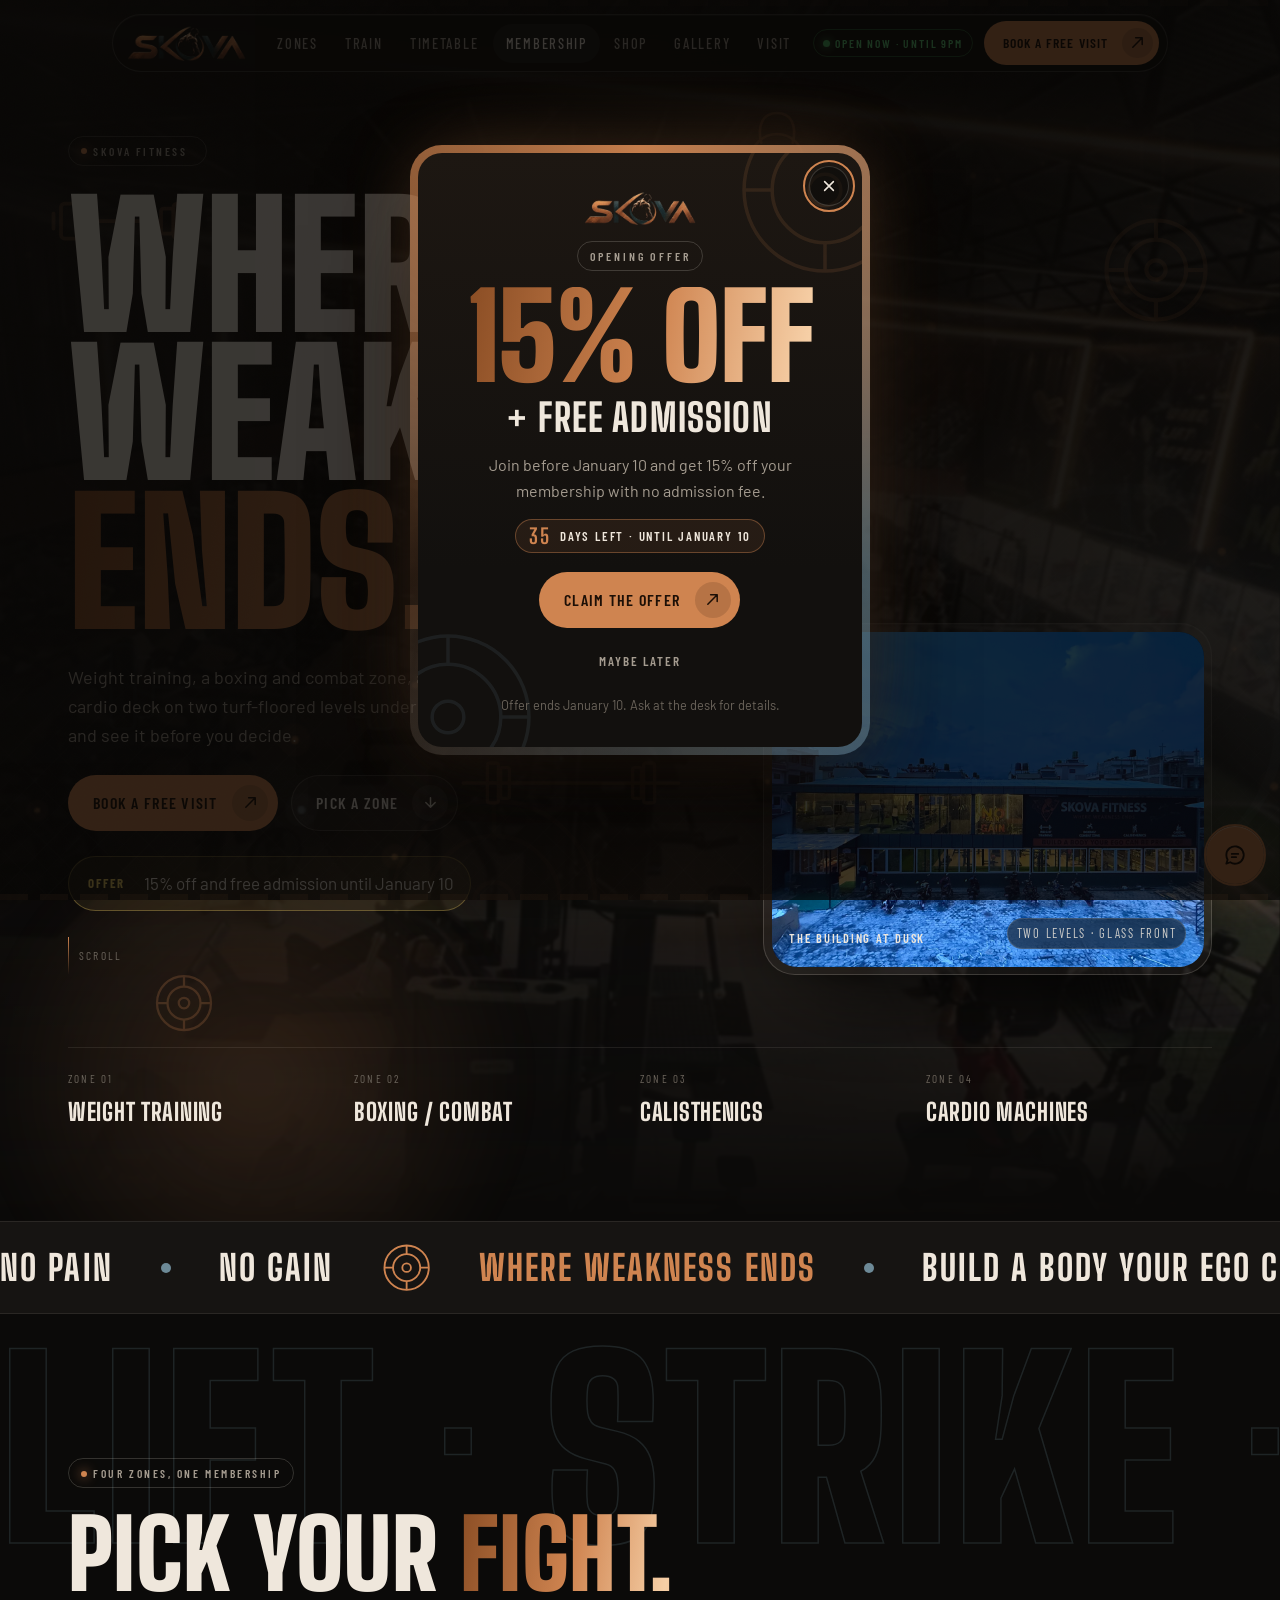
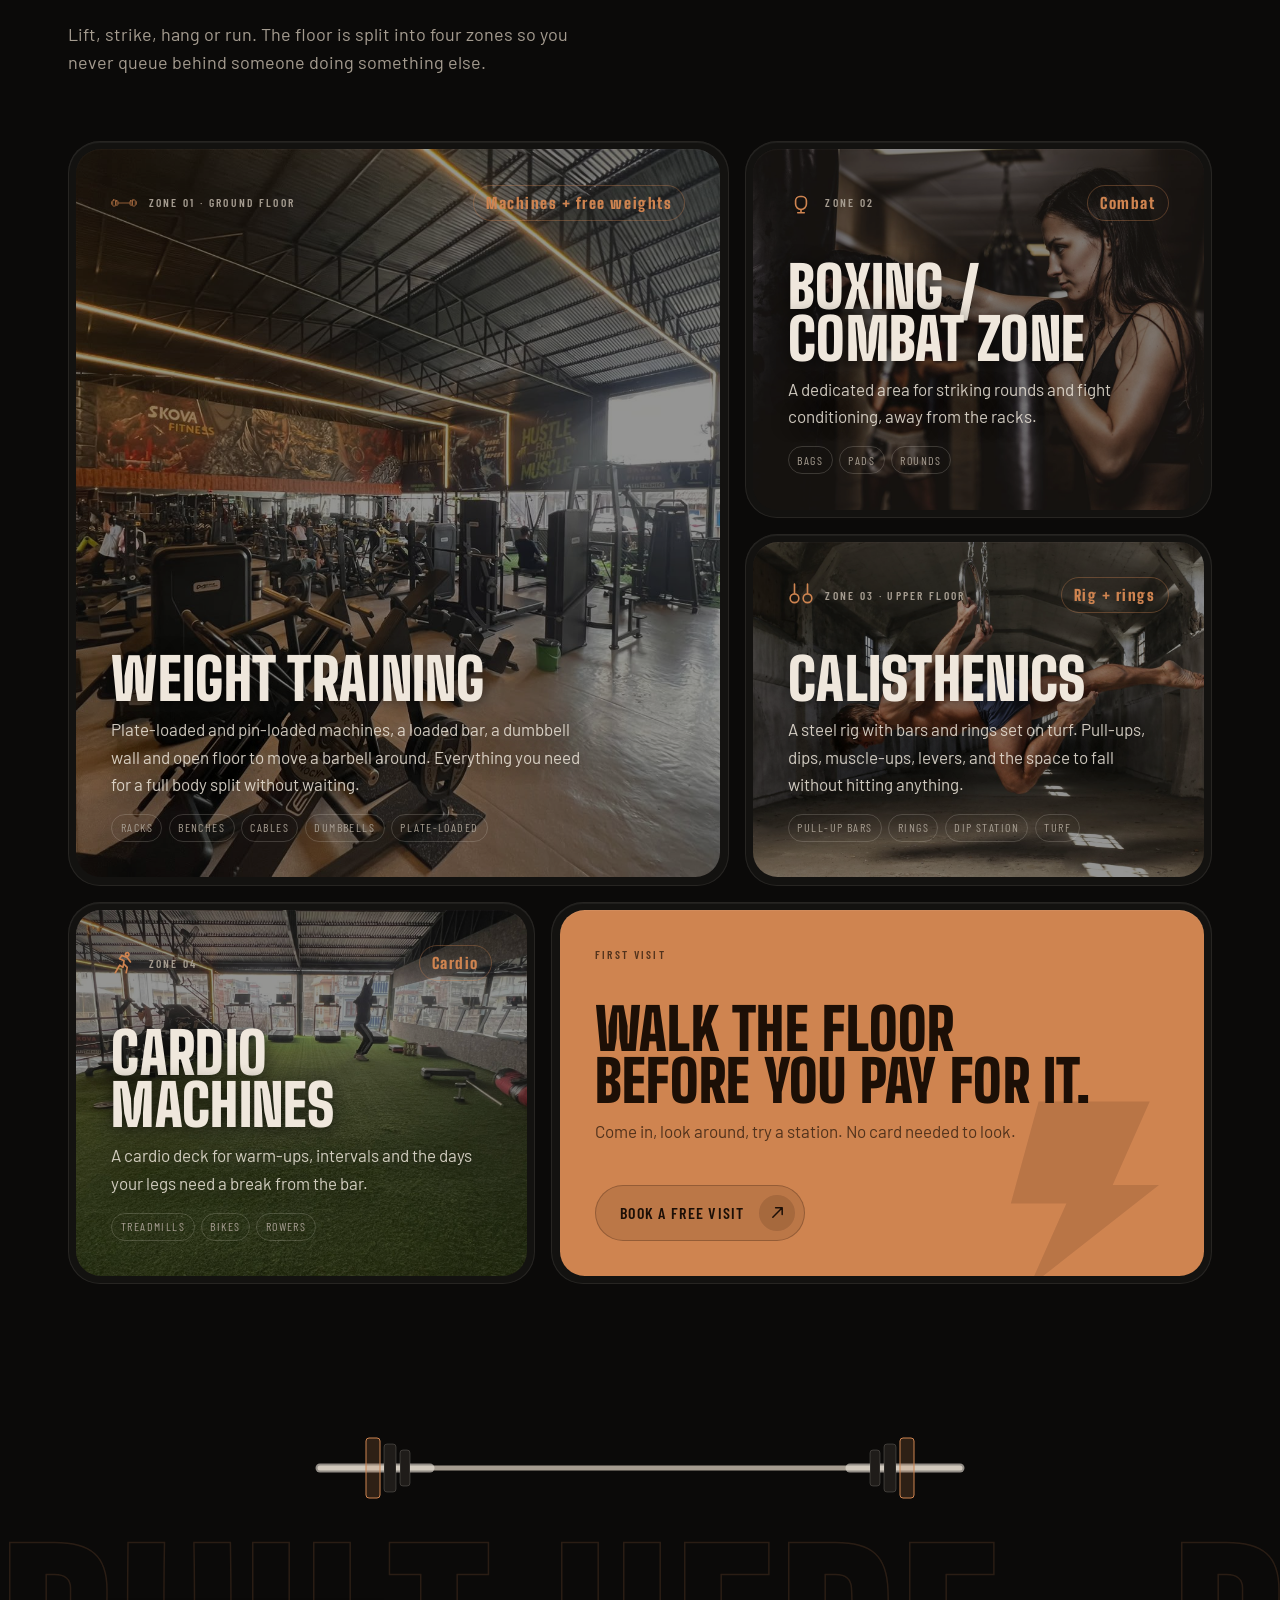
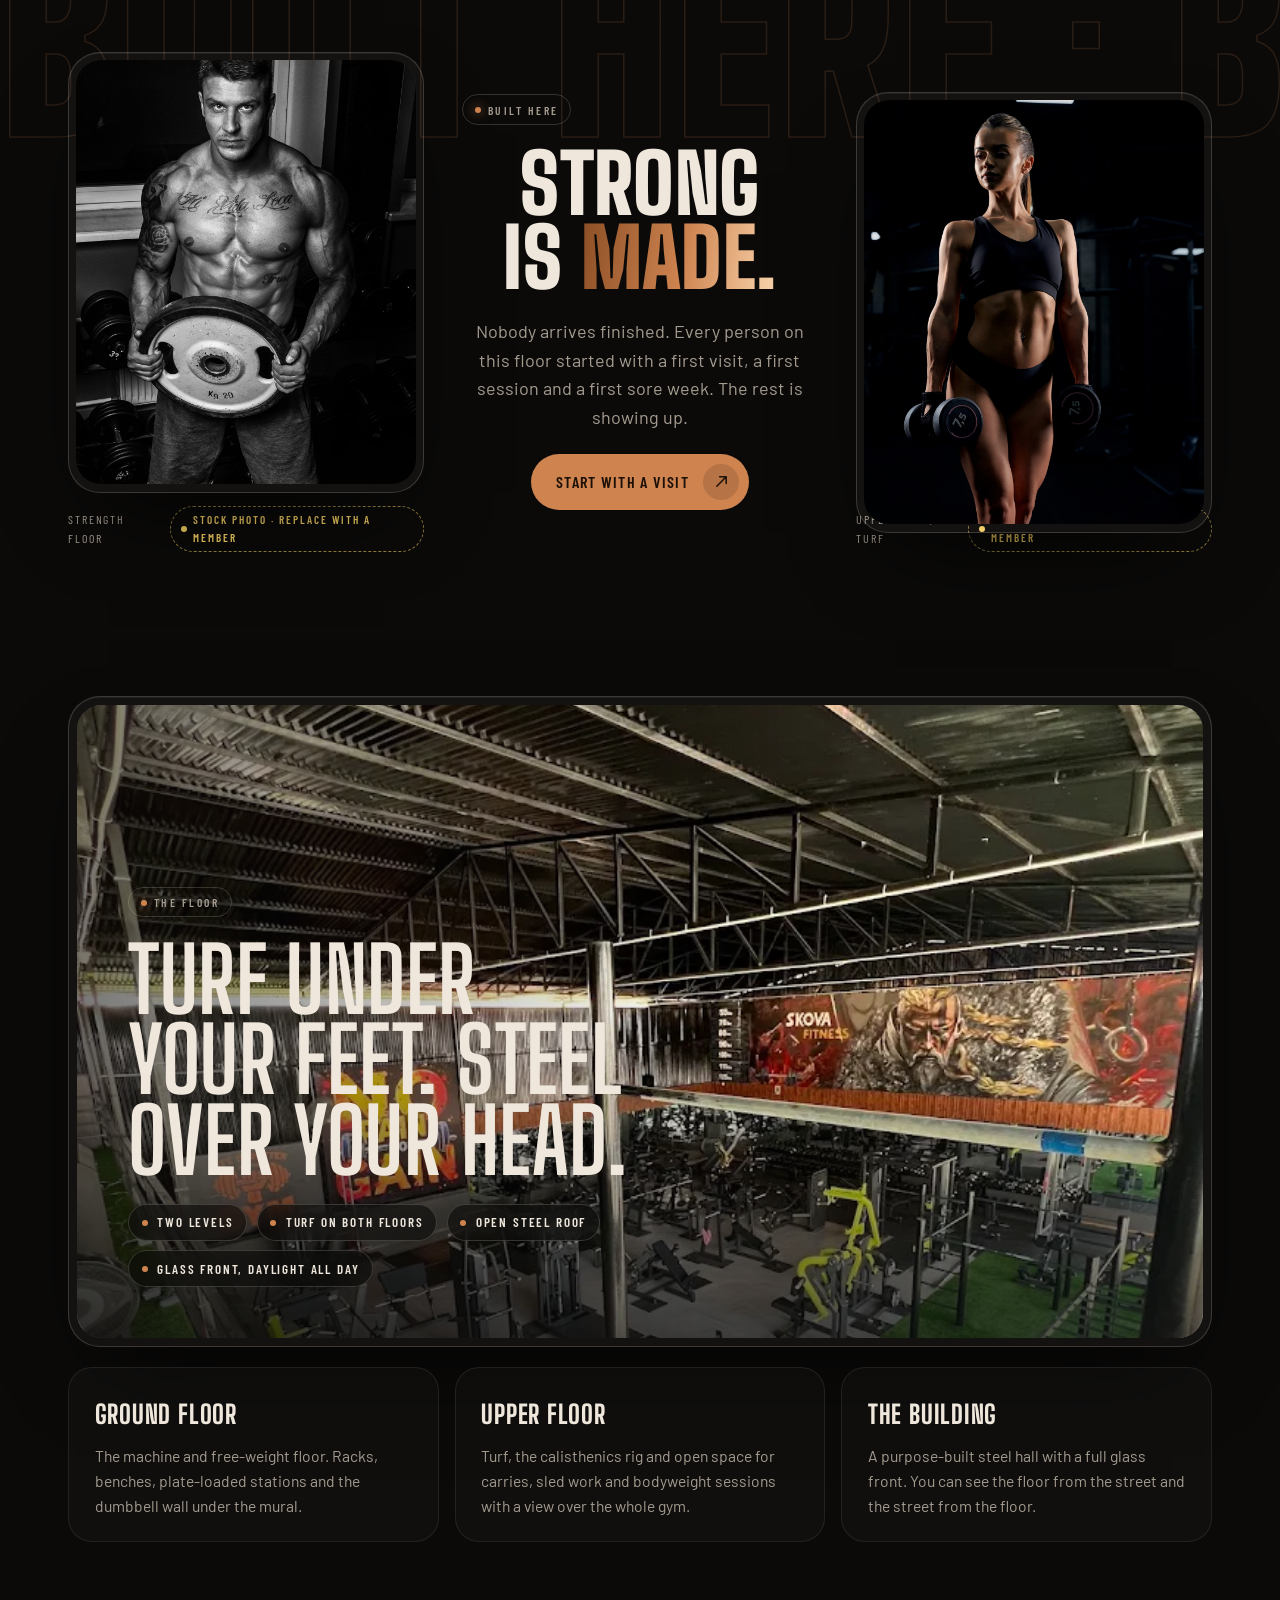
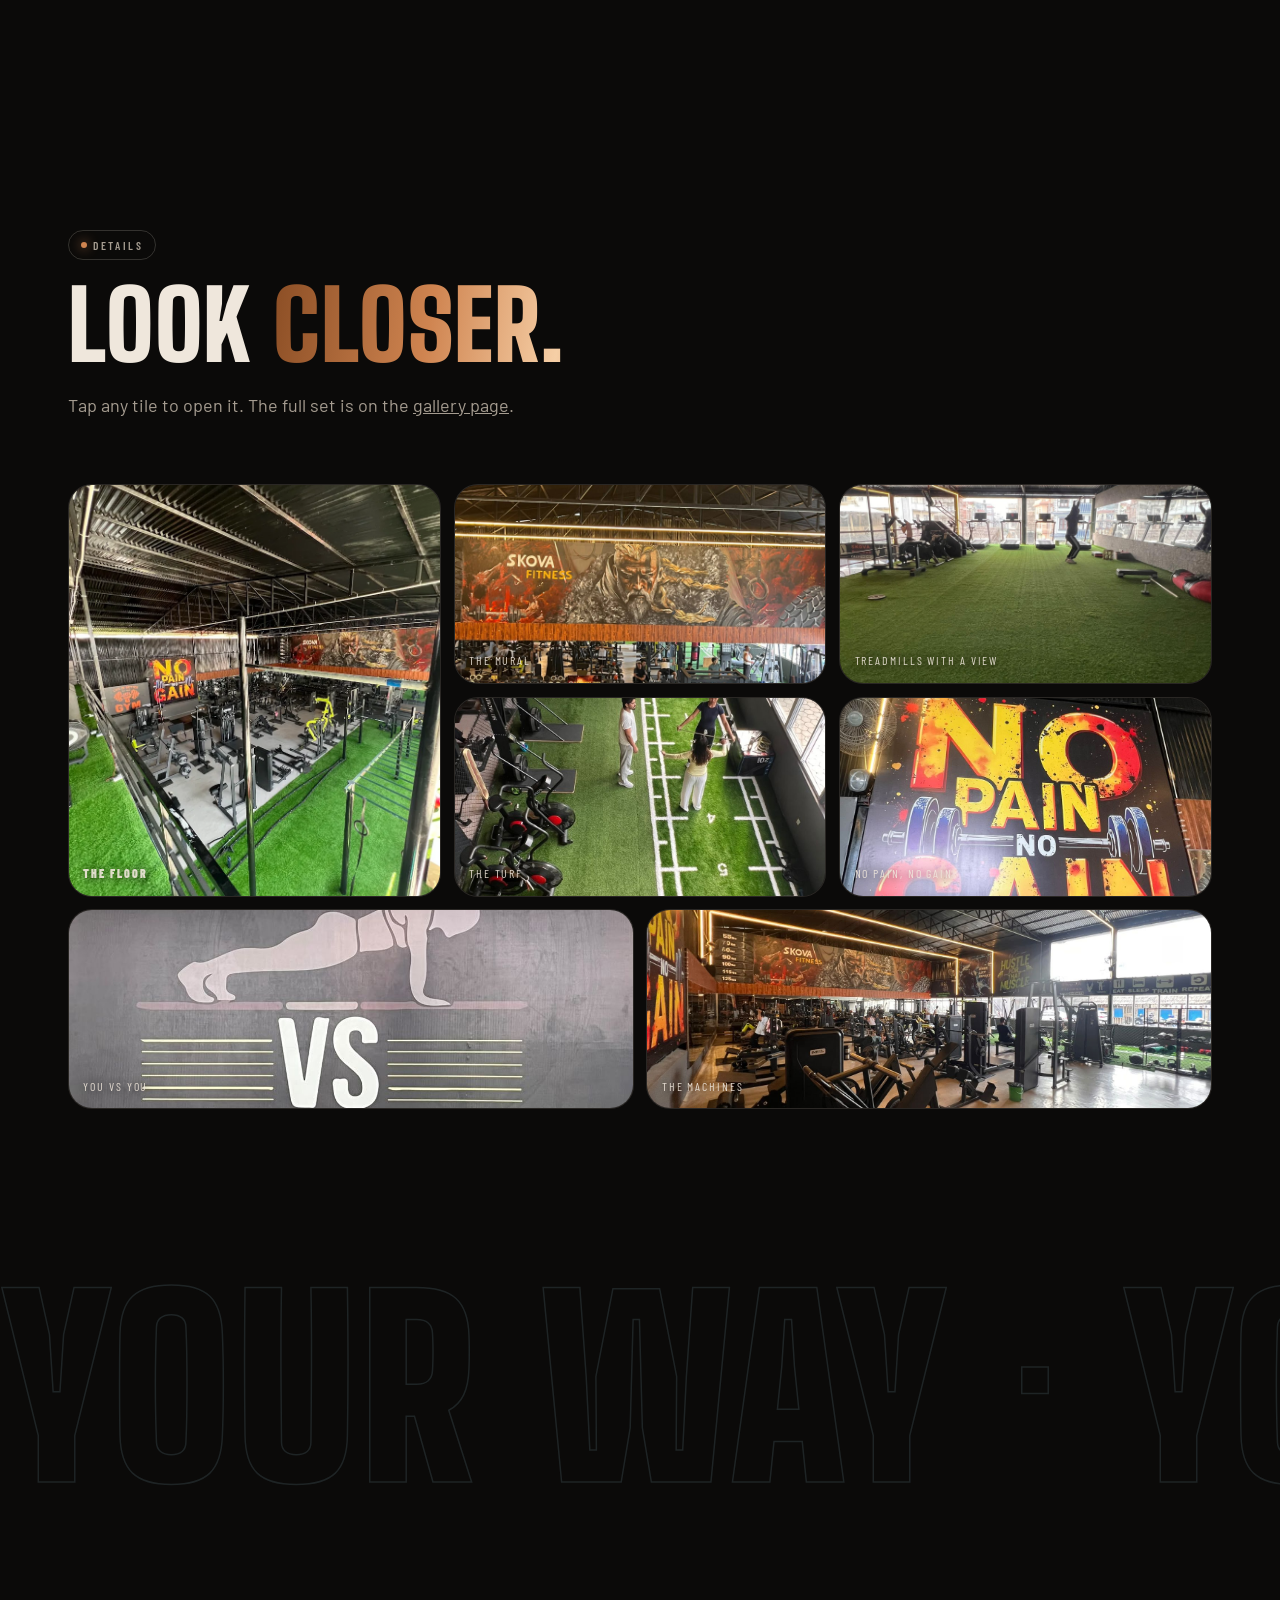
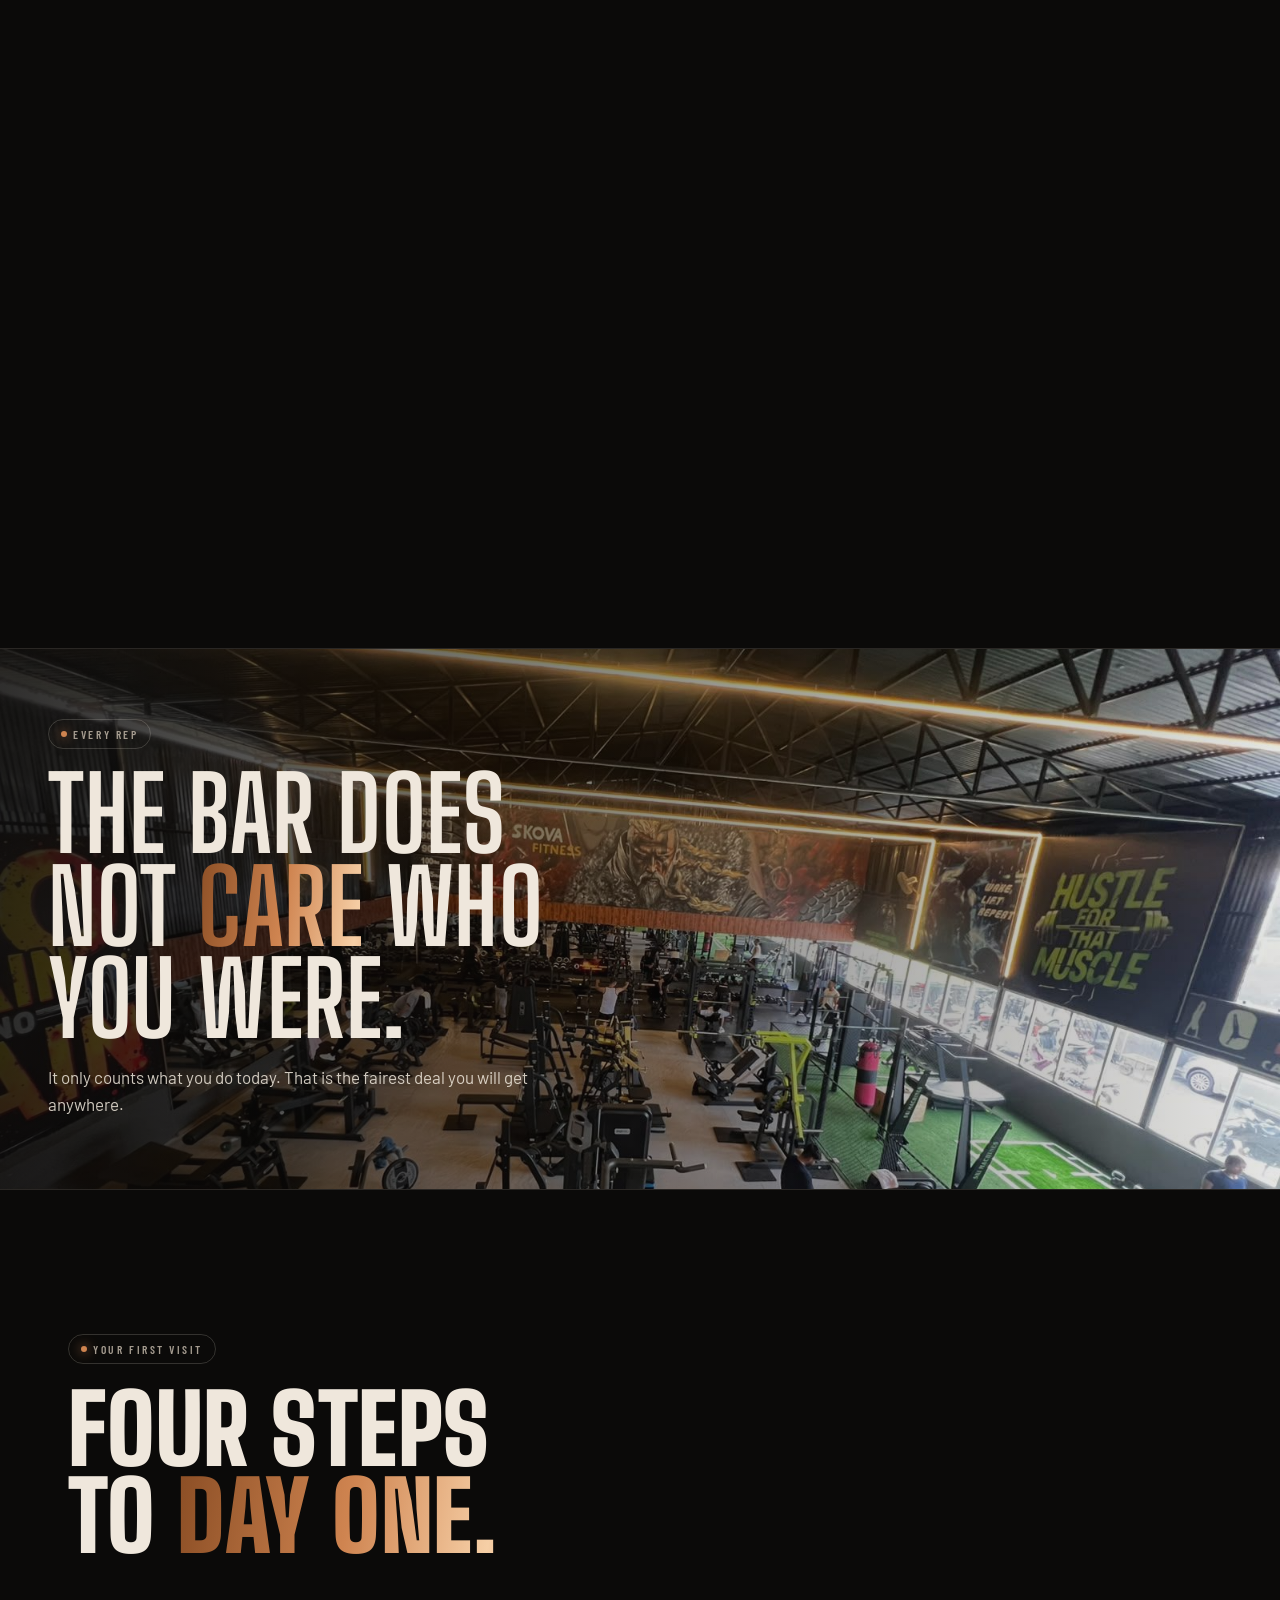
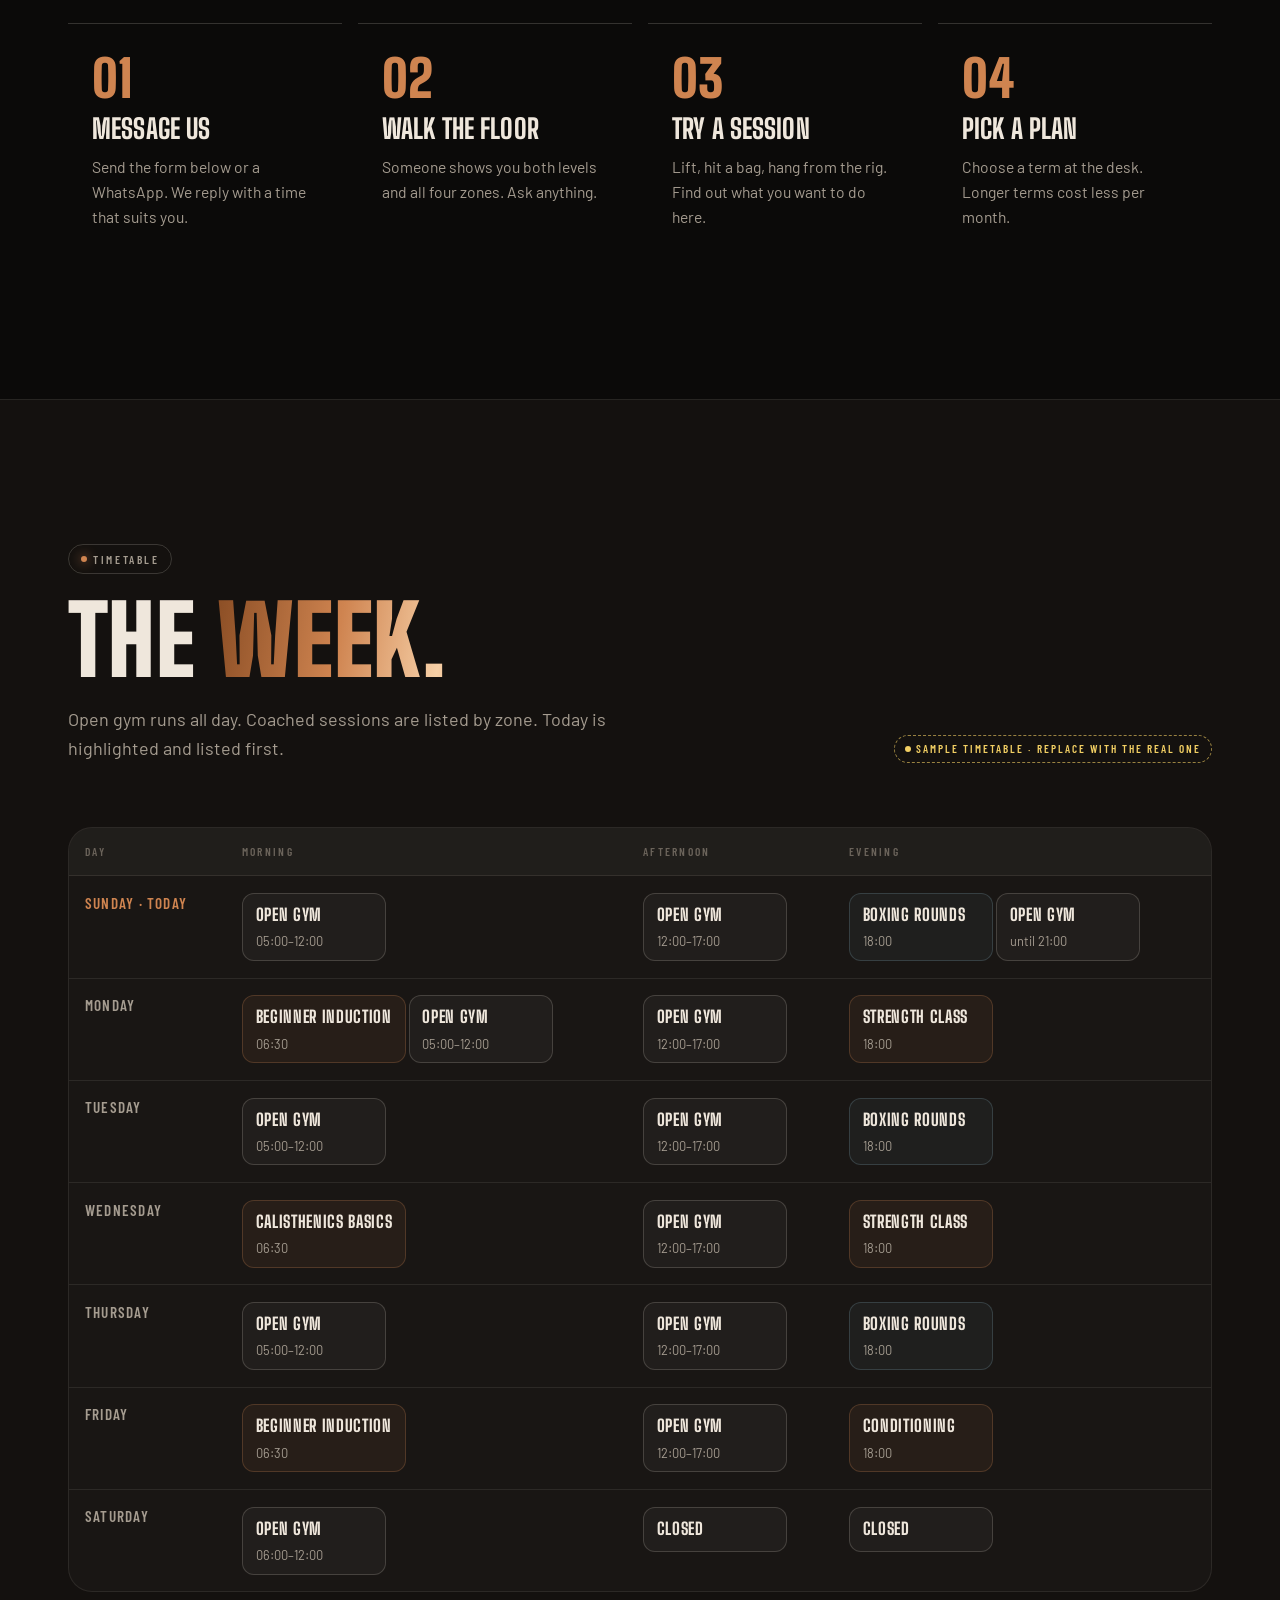
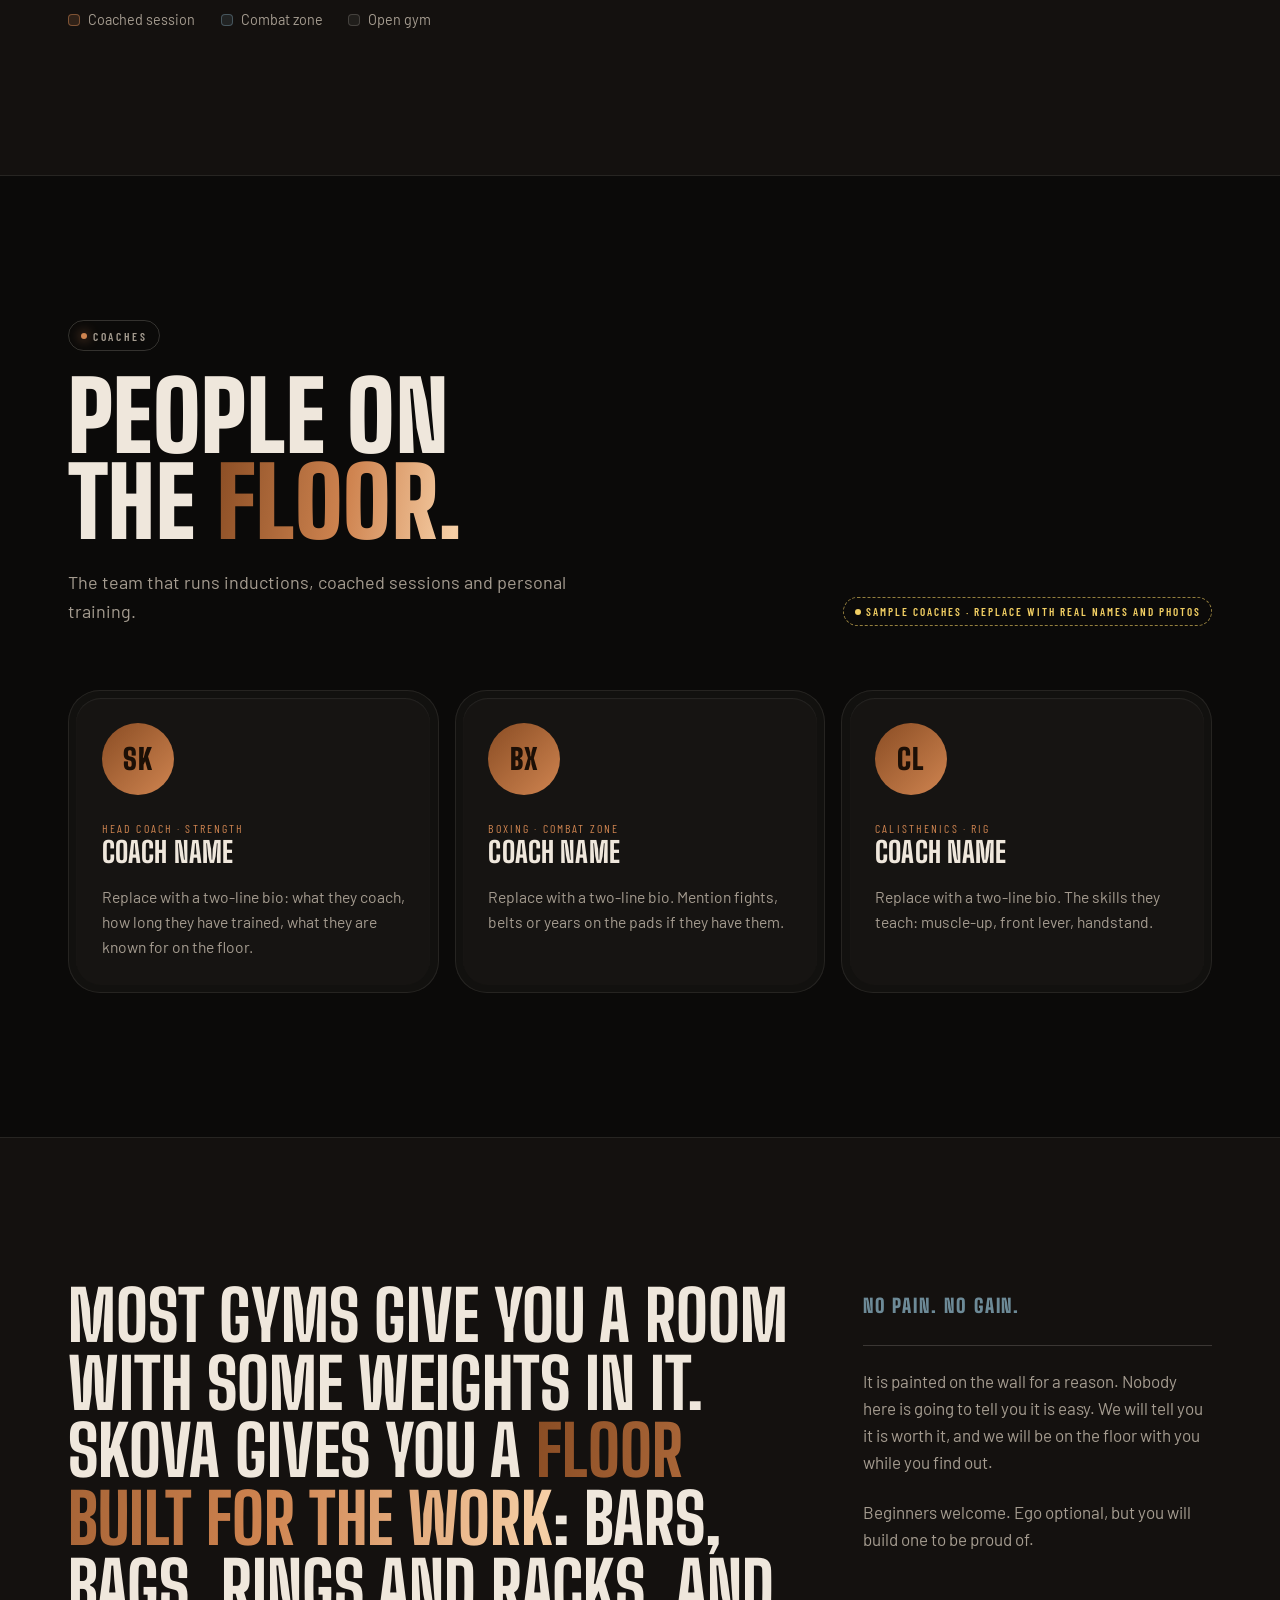
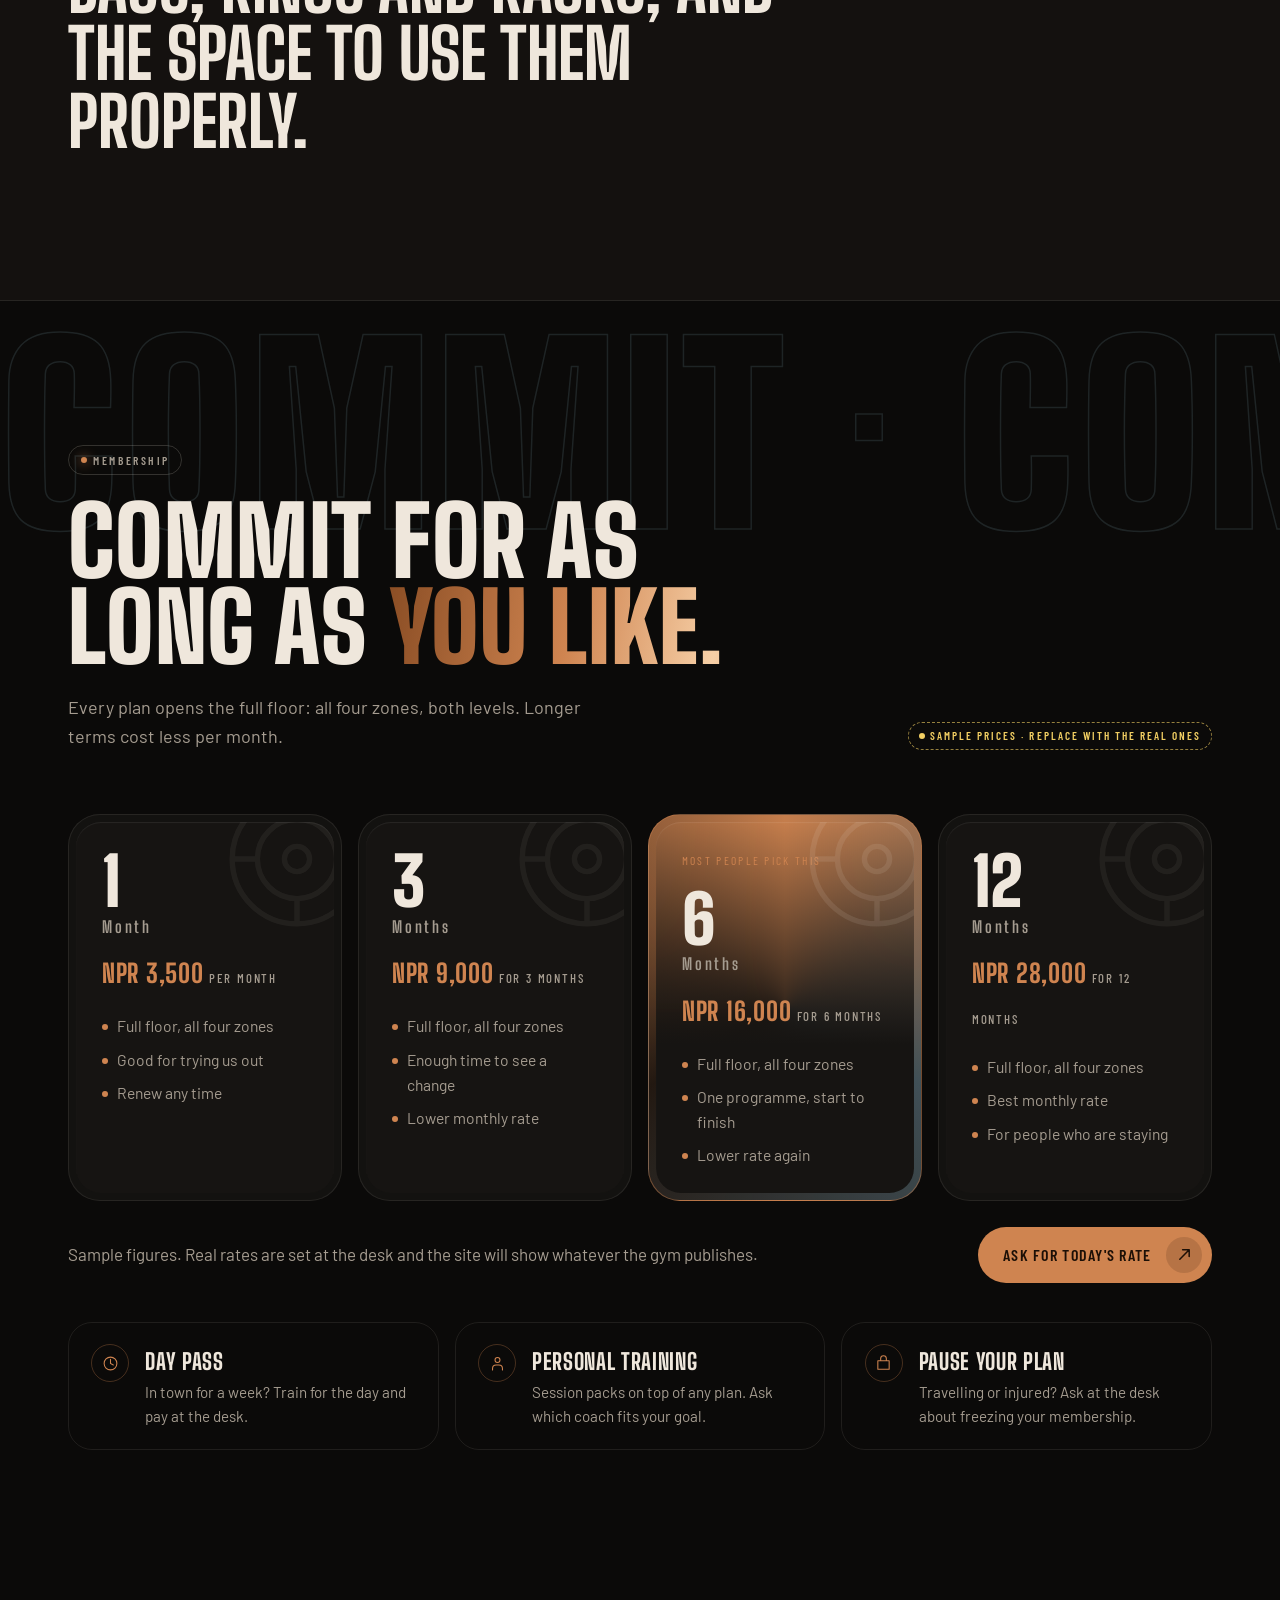
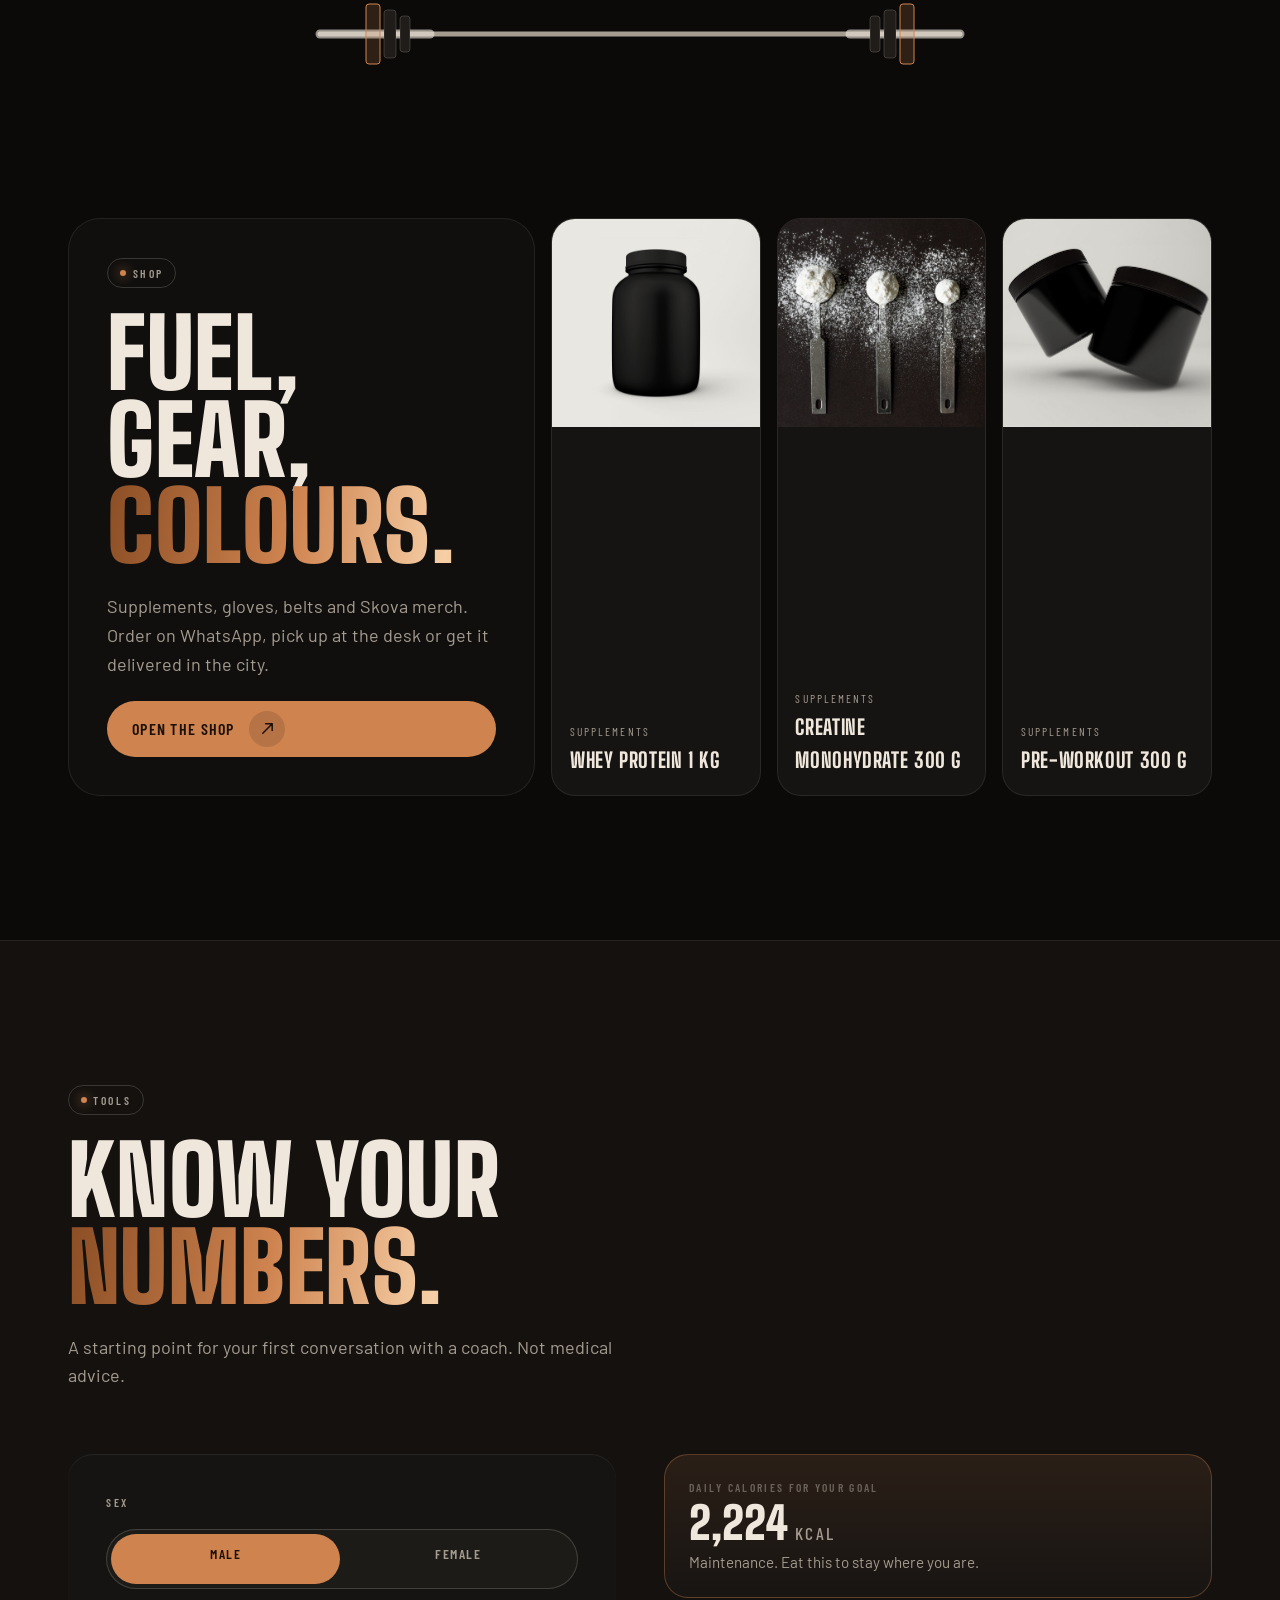
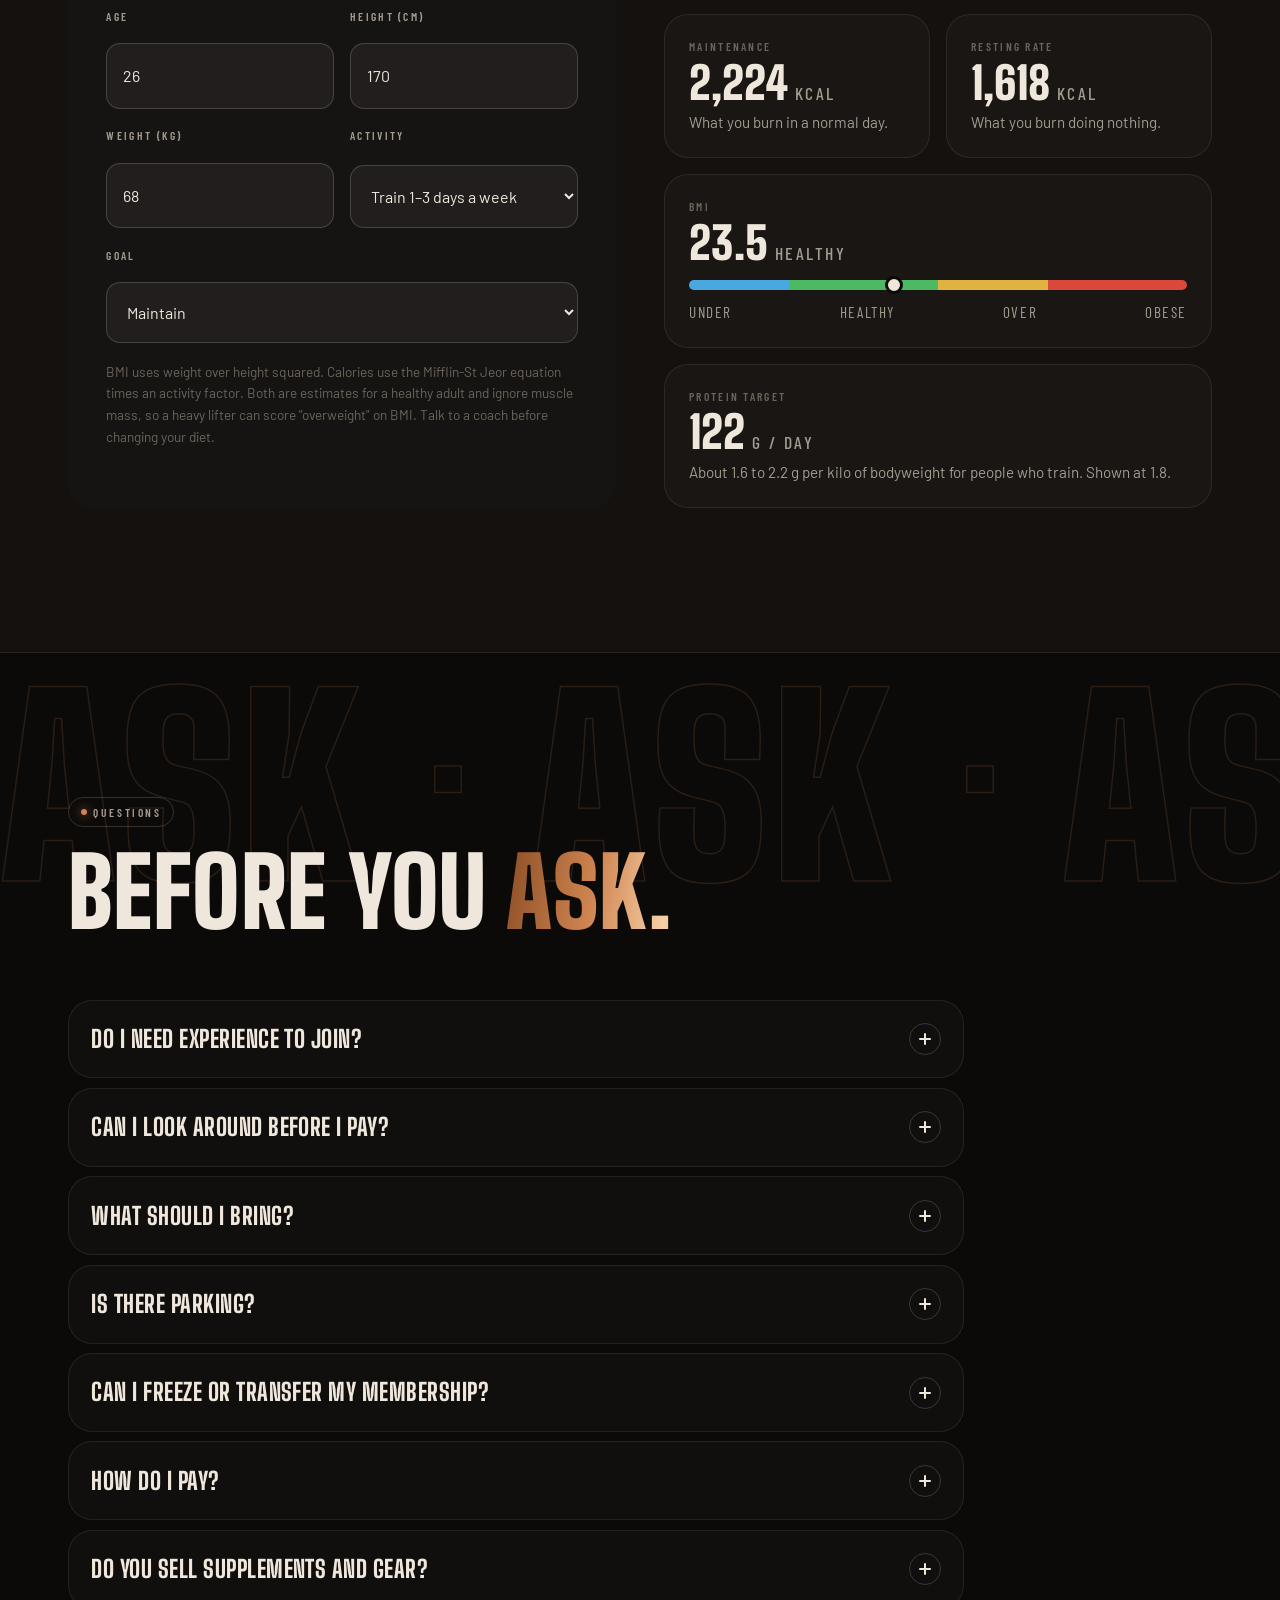
==== commit 73287ab2: "Update index.html" ====
--- a/index.html
+++ b/index.html
@@ -363,6 +363,7 @@
       <li><a href="#timetable">Timetable</a></li>
       <li><a href="#membership">Membership</a></li>
       <li><a href="shop.html">Shop</a></li>
+      <li><a href="gallery.html">Gallery</a></li>
       <li><a href="#visit">Visit</a></li>
     </ul>
     <span class="open-badge" id="open-badge" hidden>Hours</span>
@@ -378,9 +379,10 @@
     <li style="--i:4"><a href="#timetable">Timetable</a></li>
     <li style="--i:5"><a href="#membership">Membership</a></li>
     <li style="--i:6"><a href="shop.html">Shop</a></li>
-    <li style="--i:7"><a href="#calc">Calculator</a></li>
-    <li style="--i:8"><a href="#faq">FAQ</a></li>
-    <li style="--i:9"><a href="#visit" style="color:var(--turf)">Free visit</a></li>
+    <li style="--i:7"><a href="gallery.html">Gallery</a></li>
+    <li style="--i:8"><a href="#calc">Calculator</a></li>
+    <li style="--i:9"><a href="#faq">FAQ</a></li>
+    <li style="--i:10"><a href="#visit" style="color:var(--turf)">Free visit</a></li>
   </ul>
 </div>
 
@@ -449,7 +451,7 @@
     <div class="bento">
       <article class="cell c1 has-img">
         <div class="cell-in">
-          <img src="img/skova-floor-from-mezzanine.webp" width="765" height="1020" alt="The weight-training floor seen from the mezzanine: rows of plate-loaded and pin-loaded machines, a loaded barbell and a dumbbell rack on the grey floor" loading="lazy">
+          <img src="img/gallery-machines.jpg" width="1600" height="1200" alt="Rows of plate-loaded machines on the ground floor under the orange neon rails, with the mural and the mirrored wall behind" loading="lazy">
           <div class="cell-top"><span class="l"><span class="icon-wiggle"><svg><use href="#i-dumbbell"/></svg></span><span class="tag">Zone 01 · Ground floor</span></span><span class="sign">Machines + free weights</span></div>
           <div>
             <h3>Weight training</h3>
@@ -482,7 +484,7 @@
       </article>
       <article class="cell c4 has-img">
         <div class="cell-in">
-          <img src="img/athlete-female-cardio.jpg" alt="A woman mid-sprint on a treadmill on the cardio deck" loading="lazy" onerror="this.remove()">
+          <img src="img/gallery-cardio-turf.jpg" alt="The row of treadmills on the turf upstairs, facing the open glass front" loading="lazy" onerror="this.remove()">
           <div class="cell-top"><span class="l"><span class="icon-wiggle"><svg><use href="#i-run"/></svg></span><span class="tag">Zone 04</span></span><span class="sign">Cardio</span></div>
           <div>
             <h3>Cardio machines</h3>
@@ -559,16 +561,16 @@
     <div class="section-head">
       <span class="eyebrow">Details</span>
       <h2 class="h2">Look <em>closer.</em></h2>
-      <p class="lede">Tap any tile to open it. More zones get their own shots as the gym sends them.</p>
+      <p class="lede">Tap any tile to open it. The full set is on the <a href="gallery.html">gallery page</a>.</p>
     </div>
     <div class="gallery" id="gallery-grid">
       <figure class="tile w2 h2" tabindex="0" role="button" data-full="img/skova-floor-from-mezzanine.webp" data-cap="The floor from the mezzanine"><div class="crop" style="--ox:50%;--oy:55%;--z:1"><img src="img/skova-floor-from-mezzanine.webp" alt="The whole machine floor seen from the upper level" loading="lazy"></div><figcaption>The floor</figcaption></figure>
-      <figure class="tile w2" tabindex="0" role="button" data-full="img/skova-floor-from-mezzanine.webp" data-cap="The mural above the dumbbell wall"><div class="crop" style="--ox:78%;--oy:42%;--z:2.4"><img src="img/skova-floor-from-mezzanine.webp" alt="Close crop of the painted warrior mural on the back wall above the dumbbell rack" loading="lazy"></div><figcaption>The mural</figcaption></figure>
-      <figure class="tile w2" tabindex="0" role="button" data-full="img/skova-exterior-dusk.webp" data-cap="The sign at dusk"><div class="crop" style="--ox:76%;--oy:56%;--z:2.6"><img src="img/skova-exterior-dusk.webp" alt="Close crop of the Skova Fitness signboard listing the four zones" loading="lazy"></div><figcaption>The sign</figcaption></figure>
-      <figure class="tile w2" tabindex="0" role="button" data-full="img/skova-floor-from-mezzanine.webp" data-cap="The calisthenics rig on the upper floor"><div class="crop" style="--ox:84%;--oy:66%;--z:2.2"><img src="img/skova-floor-from-mezzanine.webp" alt="Close crop of the black steel calisthenics rig with rings on the turf mezzanine" loading="lazy"></div><figcaption>The rig</figcaption></figure>
-      <figure class="tile w2" tabindex="0" role="button" data-full="img/skova-floor-from-mezzanine.webp" data-cap="No pain, no gain"><div class="crop" style="--ox:27%;--oy:49%;--z:2.8"><img src="img/skova-floor-from-mezzanine.webp" alt="Close crop of the NO PAIN NO GAIN sign inside the gym" loading="lazy"></div><figcaption>No pain, no gain</figcaption></figure>
-      <figure class="tile w3" tabindex="0" role="button" data-full="img/skova-exterior-dusk.webp" data-cap="Upstairs at dusk, seen from the street"><div class="crop" style="--ox:30%;--oy:54%;--z:2.1"><img src="img/skova-exterior-dusk.webp" alt="Close crop of the upstairs windows at dusk with people training inside on the turf" loading="lazy"></div><figcaption>Upstairs, from the street</figcaption></figure>
-      <figure class="tile w3" tabindex="0" role="button" data-full="img/skova-exterior-dusk.webp" data-cap="Bike parking out front"><div class="crop" style="--ox:45%;--oy:78%;--z:2.2"><img src="img/skova-exterior-dusk.webp" alt="Close crop of the row of motorbikes parked in front of the ground-floor windows" loading="lazy"></div><figcaption>Bike parking</figcaption></figure>
+      <figure class="tile w2" tabindex="0" role="button" data-full="img/gallery-mural.jpg" data-cap="The mural on the mezzanine wall"><div class="crop" style="--ox:50%;--oy:55%;--z:1"><img src="img/gallery-mural.jpg" alt="The hand-painted Skova Fitness mural of a bearded warrior above the mirrored wall" loading="lazy"></div><figcaption>The mural</figcaption></figure>
+      <figure class="tile w2" tabindex="0" role="button" data-full="img/gallery-cardio-turf.jpg" data-cap="Treadmills on turf with the city behind"><div class="crop" style="--ox:50%;--oy:45%;--z:1"><img src="img/gallery-cardio-turf.jpg" alt="A row of treadmills on the turf upstairs facing the open glass front" loading="lazy"></div><figcaption>Treadmills with a view</figcaption></figure>
+      <figure class="tile w2" tabindex="0" role="button" data-full="img/gallery-turf-zone.jpg" data-cap="Turf, sled track, ski machines and bikes"><div class="crop" style="--ox:50%;--oy:40%;--z:1"><img src="img/gallery-turf-zone.jpg" alt="The turf zone from above with a painted sled track, ski machines and assault bikes" loading="lazy"></div><figcaption>The turf</figcaption></figure>
+      <figure class="tile w2" tabindex="0" role="button" data-full="img/gallery-no-pain-no-gain.jpg" data-cap="No pain, no gain"><div class="crop" style="--ox:50%;--oy:45%;--z:1"><img src="img/gallery-no-pain-no-gain.jpg" alt="The NO PAIN NO GAIN sign painted in yellow and red with a barbell through the middle" loading="lazy"></div><figcaption>No pain, no gain</figcaption></figure>
+      <figure class="tile w3" tabindex="0" role="button" data-full="img/gallery-you-vs-you.jpg" data-cap="It's you vs you"><div class="crop" style="--ox:50%;--oy:50%;--z:1"><img src="img/gallery-you-vs-you.jpg" alt="A wall sign reading IT'S YOU VS YOU with a push-up silhouette" loading="lazy"></div><figcaption>You vs you</figcaption></figure>
+      <figure class="tile w3" tabindex="0" role="button" data-full="img/gallery-machines.jpg" data-cap="Plate-loaded machines under the neon rails"><div class="crop" style="--ox:50%;--oy:50%;--z:1"><img src="img/gallery-machines.jpg" alt="Rows of plate-loaded machines under the orange neon rails" loading="lazy"></div><figcaption>The machines</figcaption></figure>
     </div>
   </div>
 </section>
@@ -614,12 +616,11 @@
 </section>
 
 <section class="band" aria-label="Every rep counts">
-  <div class="media"><img src="img/athlete-male-deadlift-wide.jpg" alt="A man mid-deadlift with a loaded barbell on the green turf under the black steel roof" loading="lazy" onerror="this.closest('.band').hidden=true"></div>
+  <div class="media"><img src="img/gallery-floor-wide.jpg" alt="The Skova Fitness machine floor from the mezzanine, the mural and the HUSTLE FOR THAT MUSCLE wall at the far end" loading="lazy"></div>
   <div class="band-copy"><div class="in">
     <span class="eyebrow">Every rep</span>
     <h2>The bar does not <em>care</em> who you were.</h2>
     <p>It only counts what you do today. That is the fairest deal you will get anywhere.</p>
-    <span class="sample" data-ai-note>Stock photo · replace with a member</span>
   </div></div>
 </section>
 
@@ -861,7 +862,7 @@
       <p>Where weakness ends. © <span id="year">2026</span> Skova Fitness.</p>
     </div>
     <nav aria-label="Footer">
-      <a href="#zones">Zones</a><a href="#programs">Train</a><a href="#timetable">Timetable</a><a href="#membership">Membership</a><a href="shop.html">Shop</a><a href="#faq">FAQ</a><a href="#visit">Visit</a>
+      <a href="#zones">Zones</a><a href="#programs">Train</a><a href="#timetable">Timetable</a><a href="#membership">Membership</a><a href="shop.html">Shop</a><a href="gallery.html">Gallery</a><a href="#faq">FAQ</a><a href="#visit">Visit</a>
       <a href="https://www.instagram.com/skova_fitness/" target="_blank" rel="noopener">Instagram</a>
       <a href="https://www.tiktok.com/@skova.fitness" target="_blank" rel="noopener">TikTok</a>
       <a href="credits.html">Photo credits</a>
--- a/css/site.css
+++ b/css/site.css
@@ -303,6 +303,35 @@
 .chat-form button:hover{transform:translateX(2px)}
 .chat-form button svg{width:16px;height:16px}
 
+/* load-time offer pop-up */
+.promo{position:fixed;inset:0;z-index:90;display:grid;place-items:center;padding:1rem;visibility:hidden;opacity:0;transition:opacity .5s var(--ease),visibility 0s .5s}
+.promo.open{visibility:visible;opacity:1;transition:opacity .5s var(--ease)}
+.promo-scrim{position:absolute;inset:0;background:rgba(7,6,5,.78)}
+.promo-card{position:relative;width:min(460px,100%);max-height:calc(100dvh - 2rem);overflow:auto;border-radius:var(--r-xl);padding:.5rem;
+  background:conic-gradient(from var(--ang),rgba(207,132,80,.95),rgba(109,138,151,.6),rgba(207,132,80,.15),rgba(207,132,80,.95));animation:rim 7s linear infinite;
+  box-shadow:0 50px 120px -30px rgba(0,0,0,.95),0 0 80px -20px rgba(207,132,80,.45);transform:translateY(24px) scale(.94);transition:transform .7s var(--spring)}
+.promo.open .promo-card{transform:none}
+.promo-in{position:relative;overflow:hidden;border-radius:calc(var(--r-xl) - .5rem);background:linear-gradient(180deg,#1d1712 0%,#12100e 70%);padding:clamp(1.6rem,5vw,2.4rem) clamp(1.3rem,5vw,2.2rem) clamp(1.4rem,4vw,2rem);display:grid;gap:1rem;justify-items:center;text-align:center}
+.promo-in::before{content:"";position:absolute;inset:0;background:linear-gradient(115deg,transparent 40%,rgba(255,255,255,.10) 50%,transparent 60%);transform:translateX(-120%);animation:shine 4.5s var(--ease) infinite;pointer-events:none}
+.promo-plate{position:absolute;right:-3.2rem;top:-3.2rem;width:11rem;height:11rem;color:var(--turf);opacity:.13;fill:none;stroke:currentColor;stroke-width:2;animation:gspin 22s linear infinite;pointer-events:none}
+.promo-plate.b{left:-3.6rem;right:auto;top:auto;bottom:-3.6rem;color:var(--signal);animation-direction:reverse}
+.promo-x{position:absolute;right:.8rem;top:.8rem;z-index:2;width:40px;height:40px;border-radius:50%;border:1px solid var(--line-strong);background:rgba(11,10,9,.6);color:var(--bone);cursor:pointer;display:grid;place-items:center;transition:transform .5s var(--spring),border-color .4s var(--ease)}
+.promo-x:hover{transform:rotate(90deg);border-color:var(--bone)}
+.promo-x svg{width:14px;height:14px}
+.promo-logo{height:34px;width:auto}
+.promo-eyebrow{font-family:var(--label);font-weight:600;font-size:.74rem;letter-spacing:.24em;text-transform:uppercase;color:var(--muted);border:1px solid var(--line-strong);border-radius:999px;padding:.4em 1em .35em}
+.promo-head{font-family:var(--display);font-weight:900;text-transform:uppercase;line-height:.84;font-size:clamp(4.6rem,22vw,7.4rem);letter-spacing:-.01em;margin:0;
+  background:linear-gradient(100deg,#8a4d24 0%,#cf8450 25%,#f6cfa6 45%,#cf8450 60%,#8a4d24 100%);background-size:220% 100%;-webkit-background-clip:text;background-clip:text;-webkit-text-fill-color:transparent;animation:shimmer 5s linear infinite}
+.promo-sub{font-family:var(--display);font-weight:800;text-transform:uppercase;font-size:clamp(1.7rem,7vw,2.4rem);line-height:1;letter-spacing:.03em;color:var(--bone);margin-top:-.3rem}
+.promo-text{color:var(--muted);max-width:26rem;font-size:1rem}
+.promo-count{display:inline-flex;align-items:center;gap:.6rem;font-family:var(--label);font-weight:600;letter-spacing:.14em;text-transform:uppercase;font-size:.8rem;color:var(--bone);background:rgba(207,132,80,.10);border:1px solid rgba(207,132,80,.4);border-radius:999px;padding:.45em 1em .4em}
+.promo-count b{font-family:var(--display);font-size:1.3rem;color:var(--turf);font-variant-numeric:tabular-nums;line-height:1}
+.promo-actions{display:flex;flex-wrap:wrap;gap:.6rem;justify-content:center;margin-top:.2rem}
+.promo-later{border:0;background:transparent;color:var(--muted);font-family:var(--label);font-weight:600;font-size:.82rem;letter-spacing:.14em;text-transform:uppercase;cursor:pointer;padding:.6rem 1rem;border-radius:999px}
+.promo-later:hover{color:var(--bone)}
+.promo-note{color:var(--dim);font-size:.8rem}
+.promo-in > *:not(.promo-plate):not(.promo-x){position:relative;z-index:1}
+
 /* footer */
 .footer{border-top:1px solid var(--line);padding-block:3rem 2.2rem}
 .footer-grid{display:flex;flex-wrap:wrap;gap:1.5rem 3rem;justify-content:space-between;align-items:end}
@@ -334,6 +363,7 @@
   .marquee-track,.gear svg,.marquee-track svg,.open-badge.is-open::before,.chat-launch::after,.chat-msg.typing span{animation:none}
   .bg::before,.bg .orb,.bg .sweep,.bg-gear svg,.bg .rail,.hero-bg img,.section[data-watermark]::before,.hero h1 .accent,.h2 em,.shop-hero h1 em,.band-copy h2 em,.manifesto-grid .big em,.btn-primary::after,.plan.hot{animation:none}
   .bg .embers{display:none}
+  .promo-card,.promo-in::before,.promo-plate,.promo-head{animation:none}
   .will-reveal{opacity:1;transform:none;filter:none}
   .bar-divider .plate{transform:none;transition:none}
   *{transition-duration:.01ms!important}
